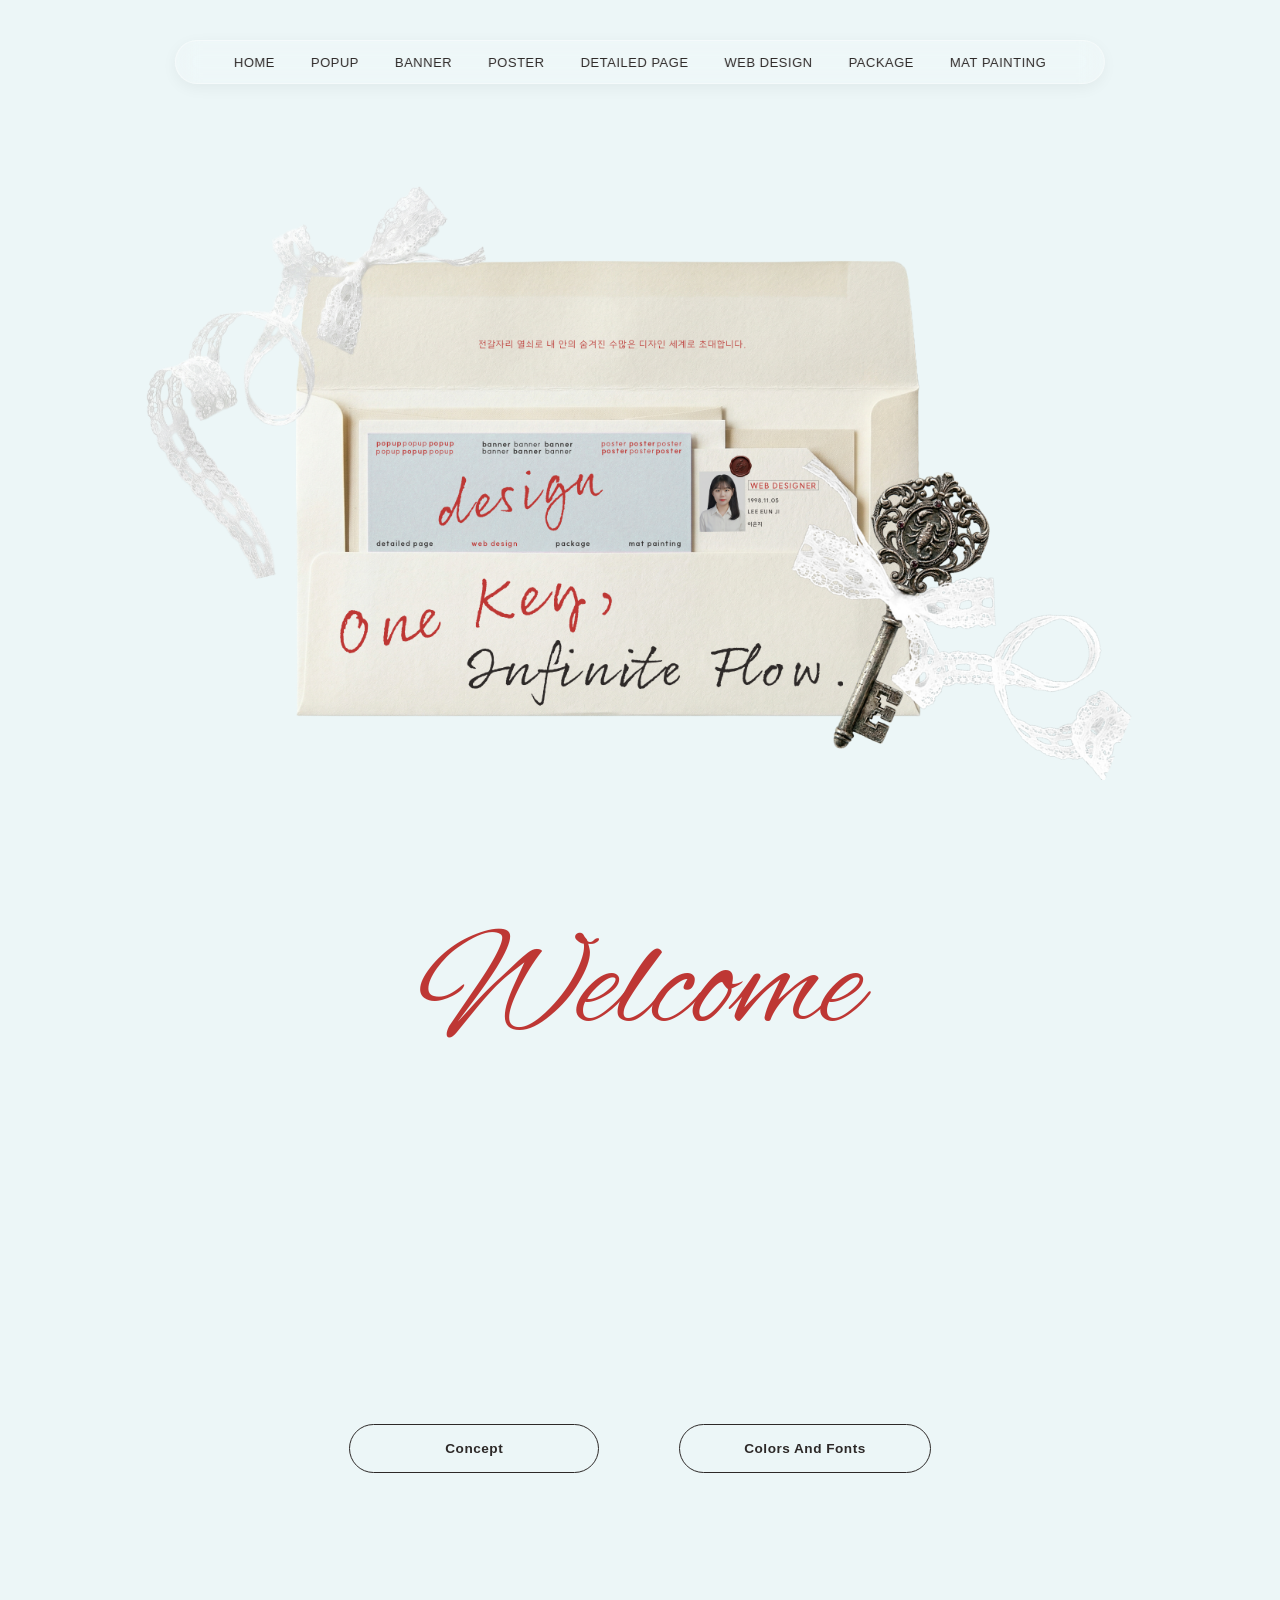
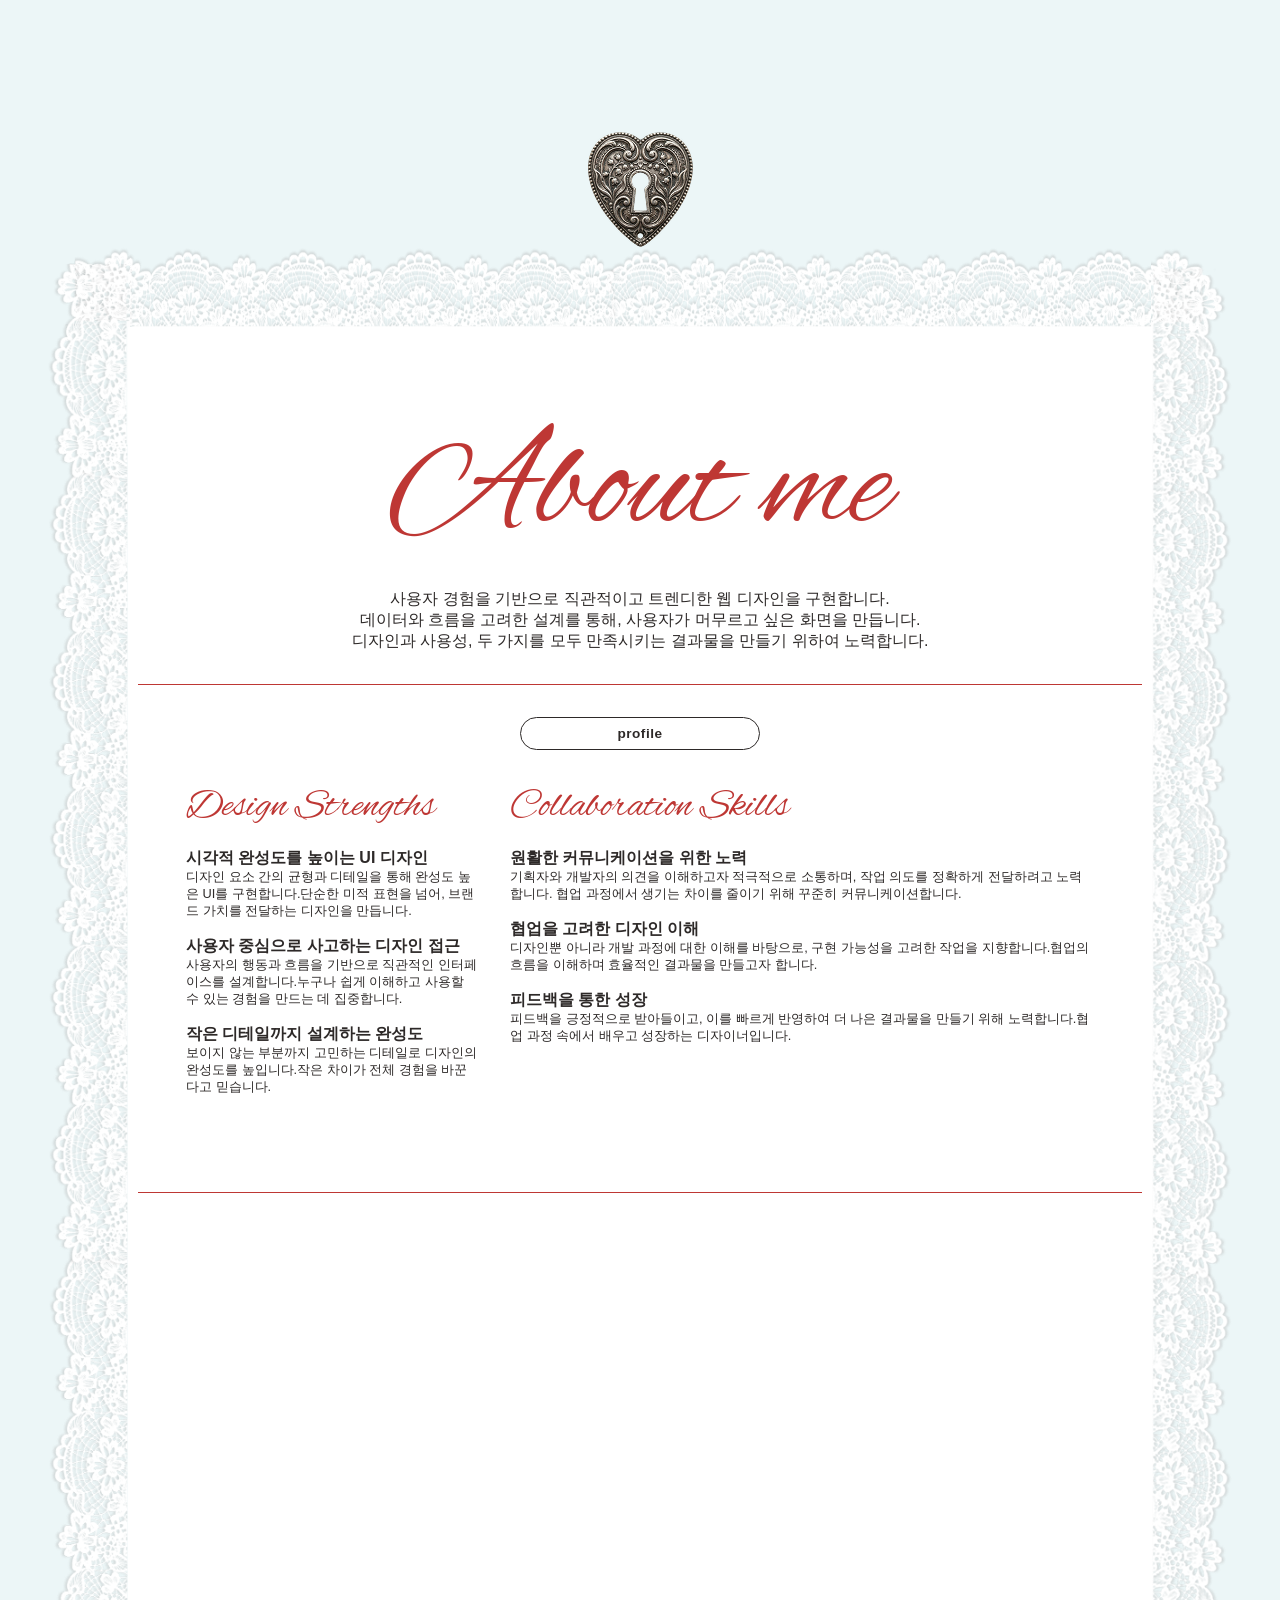
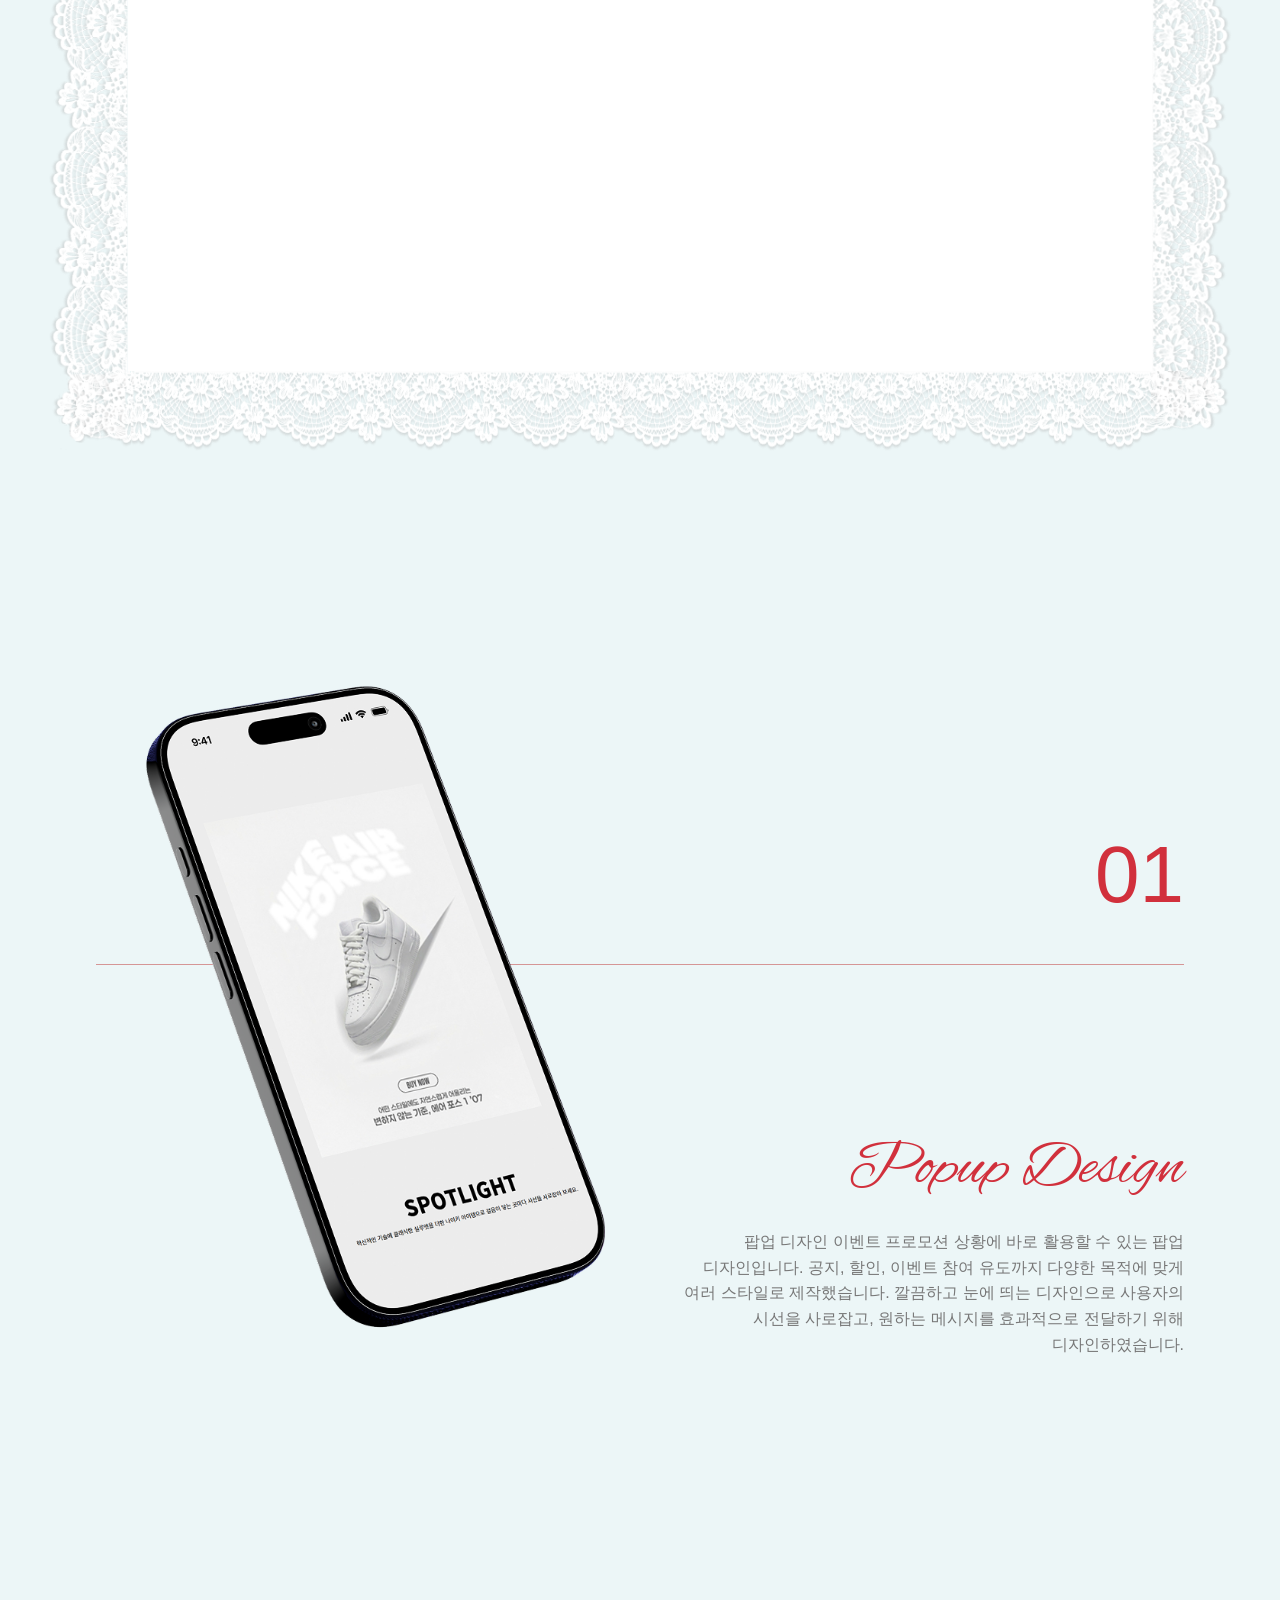
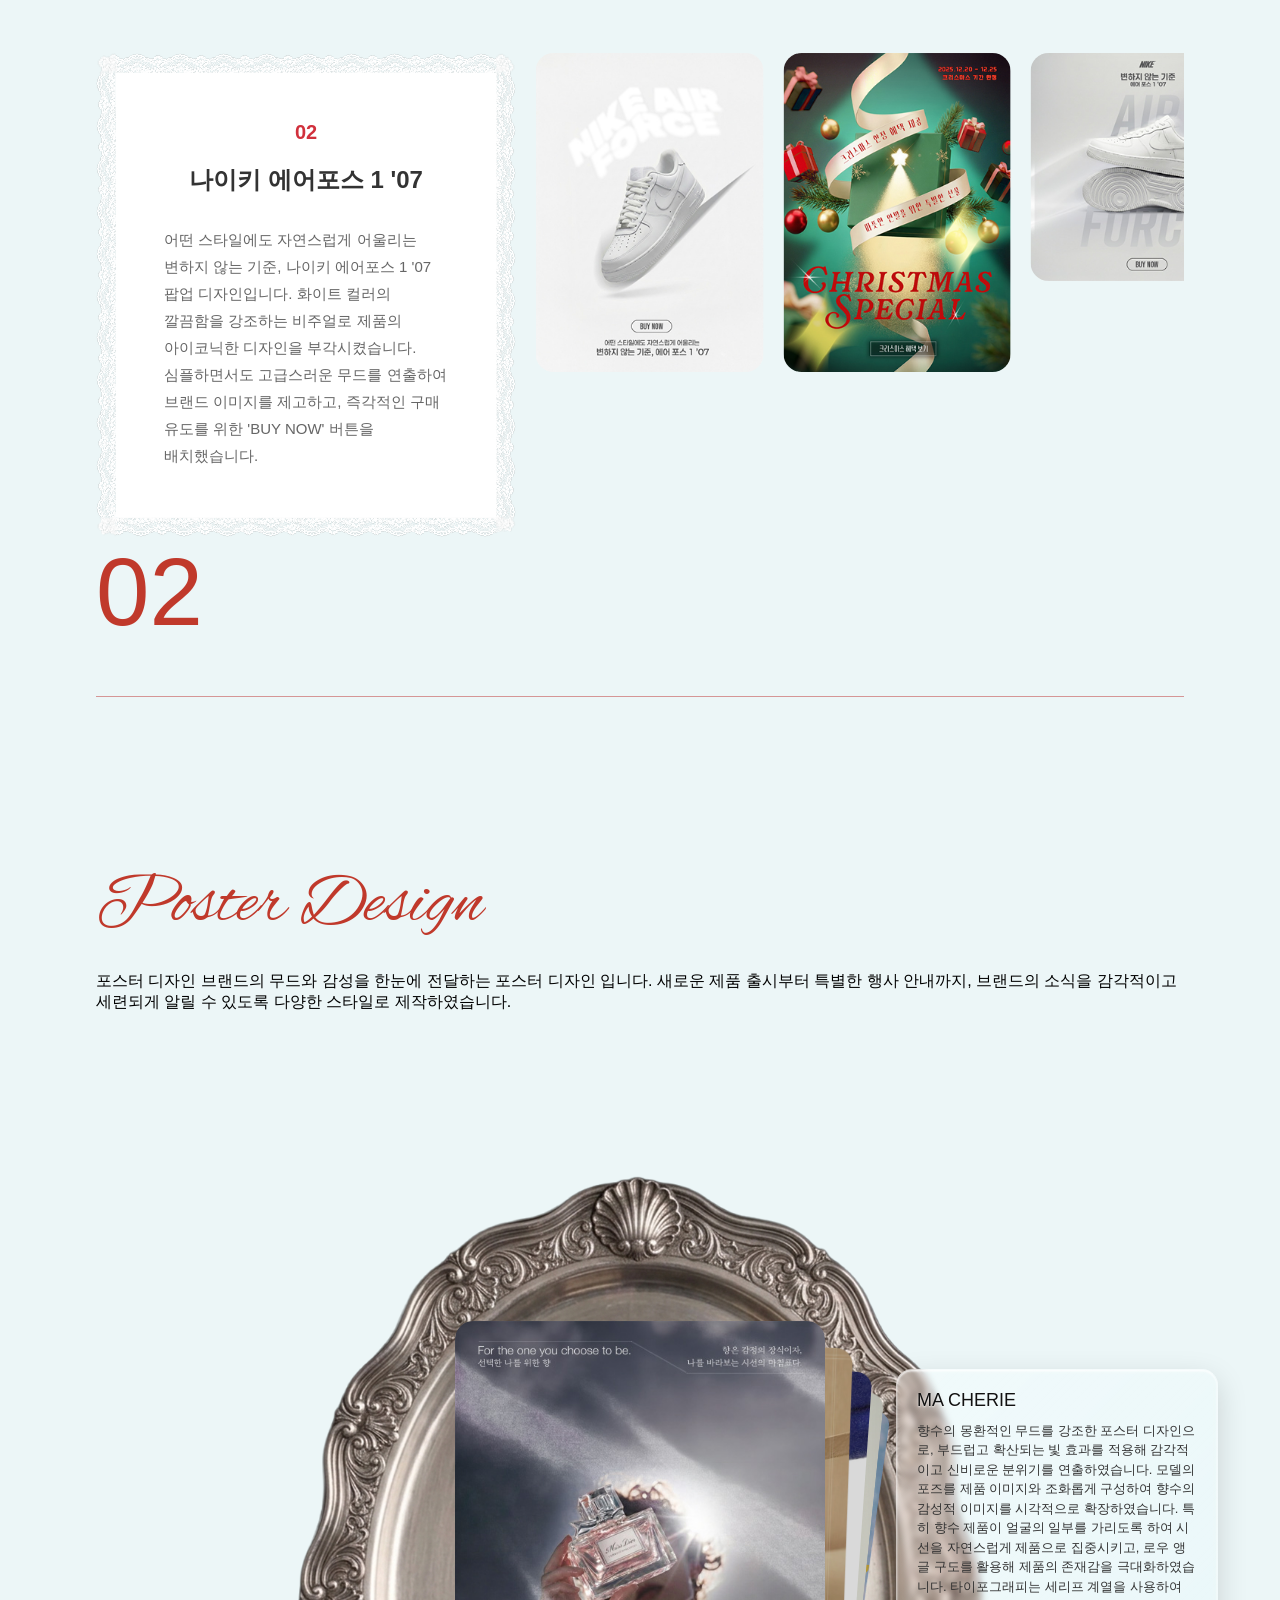
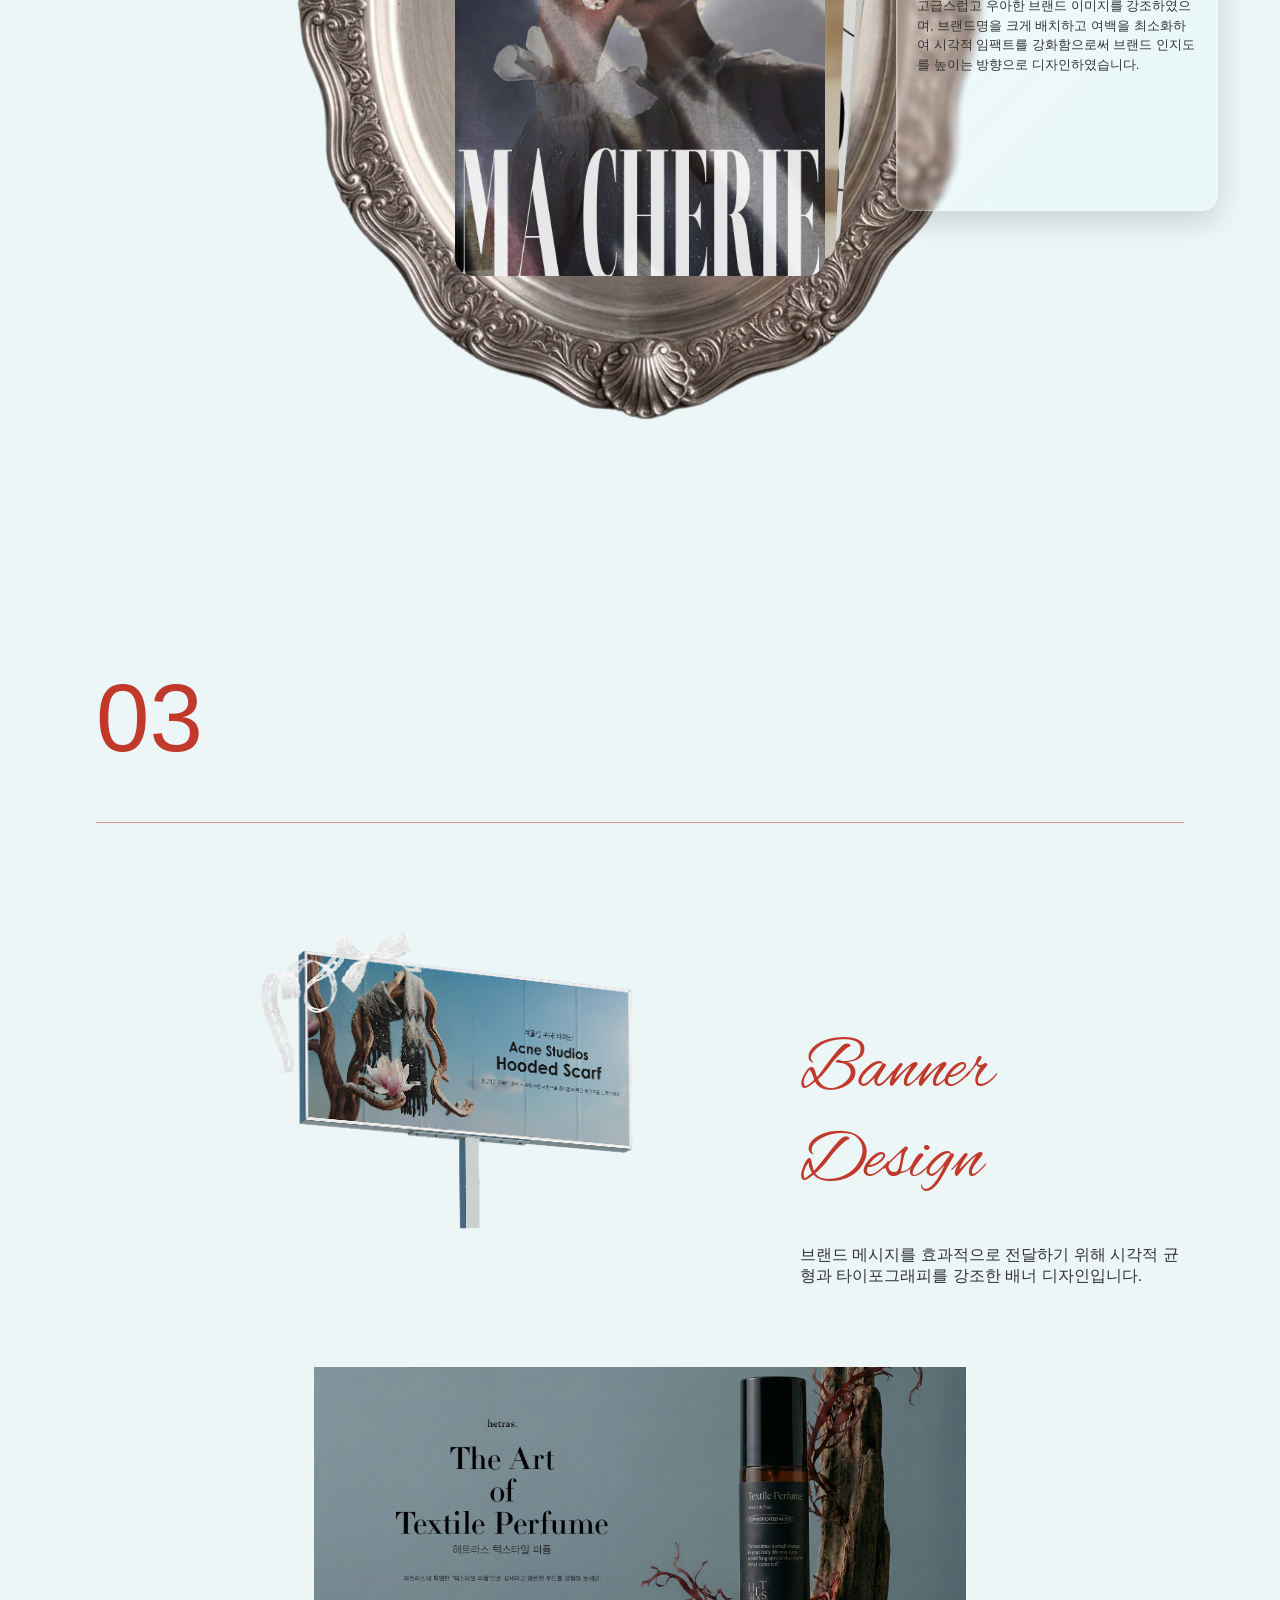
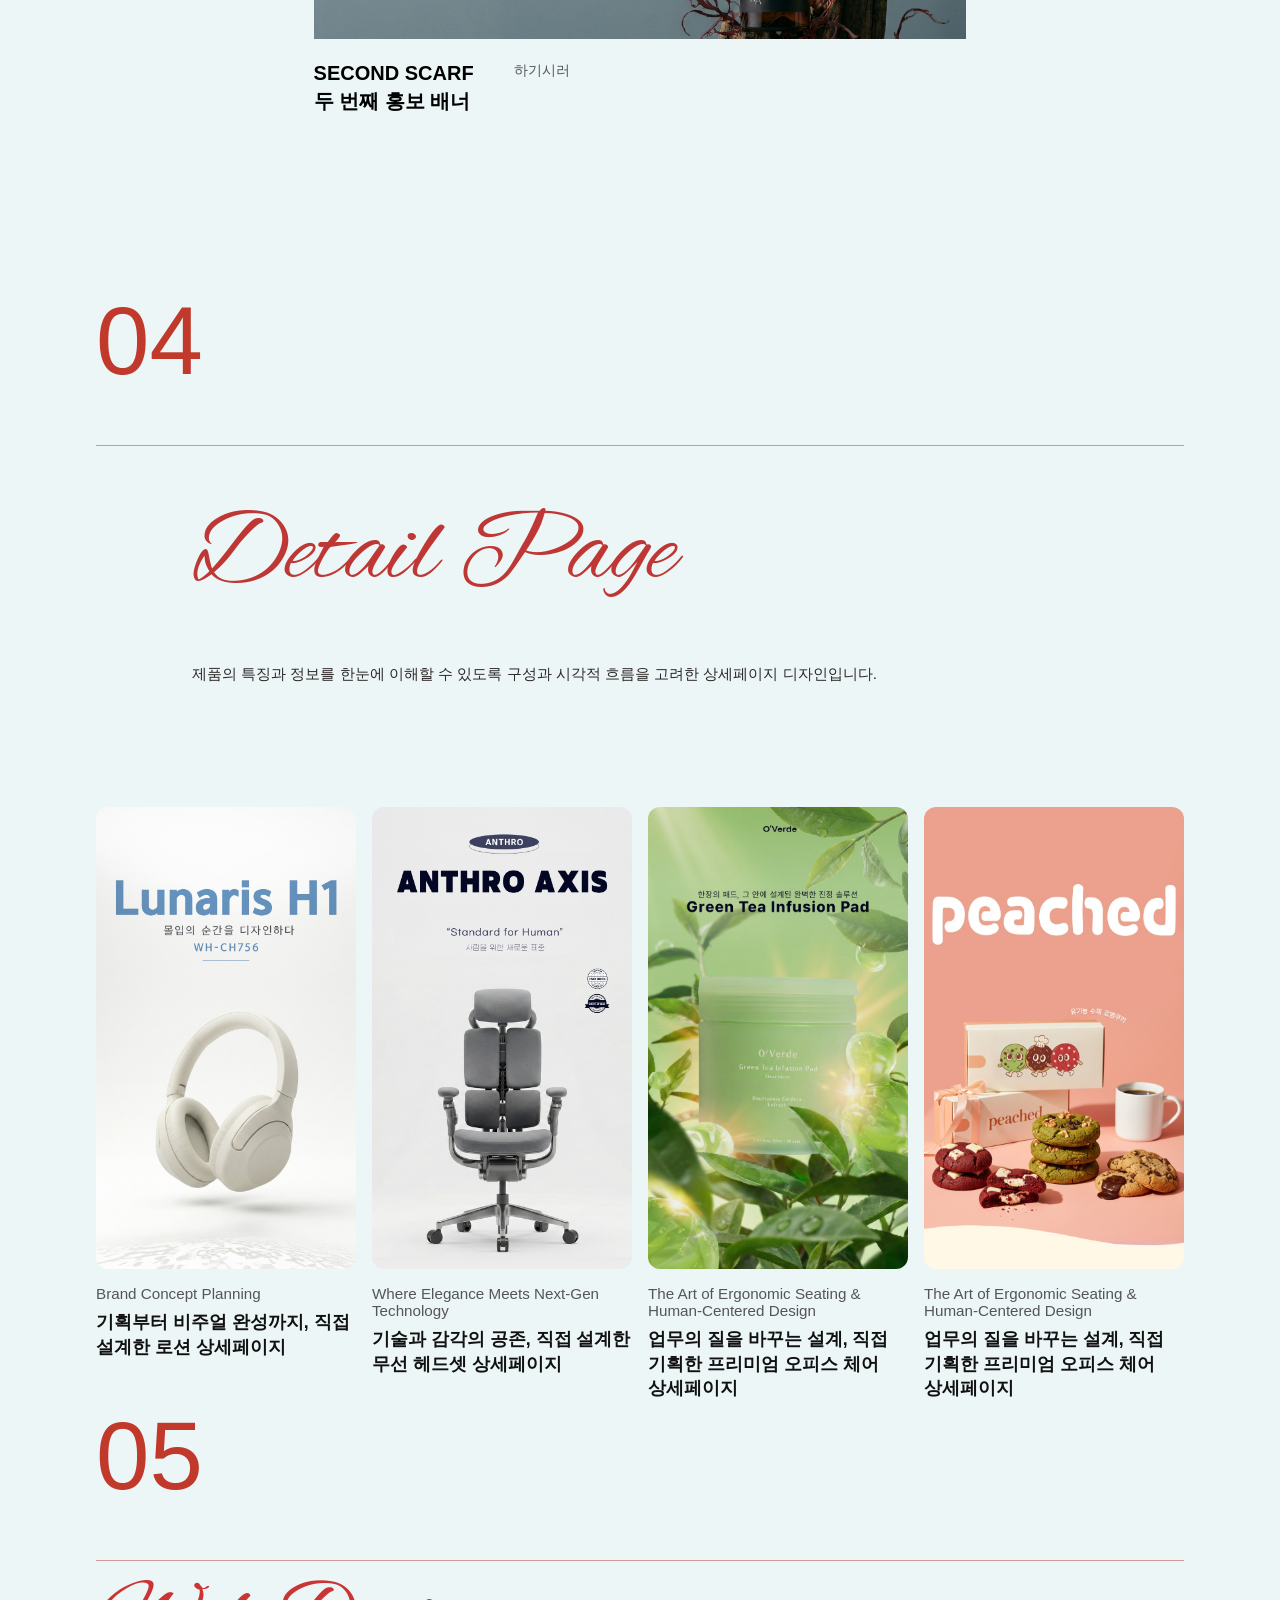
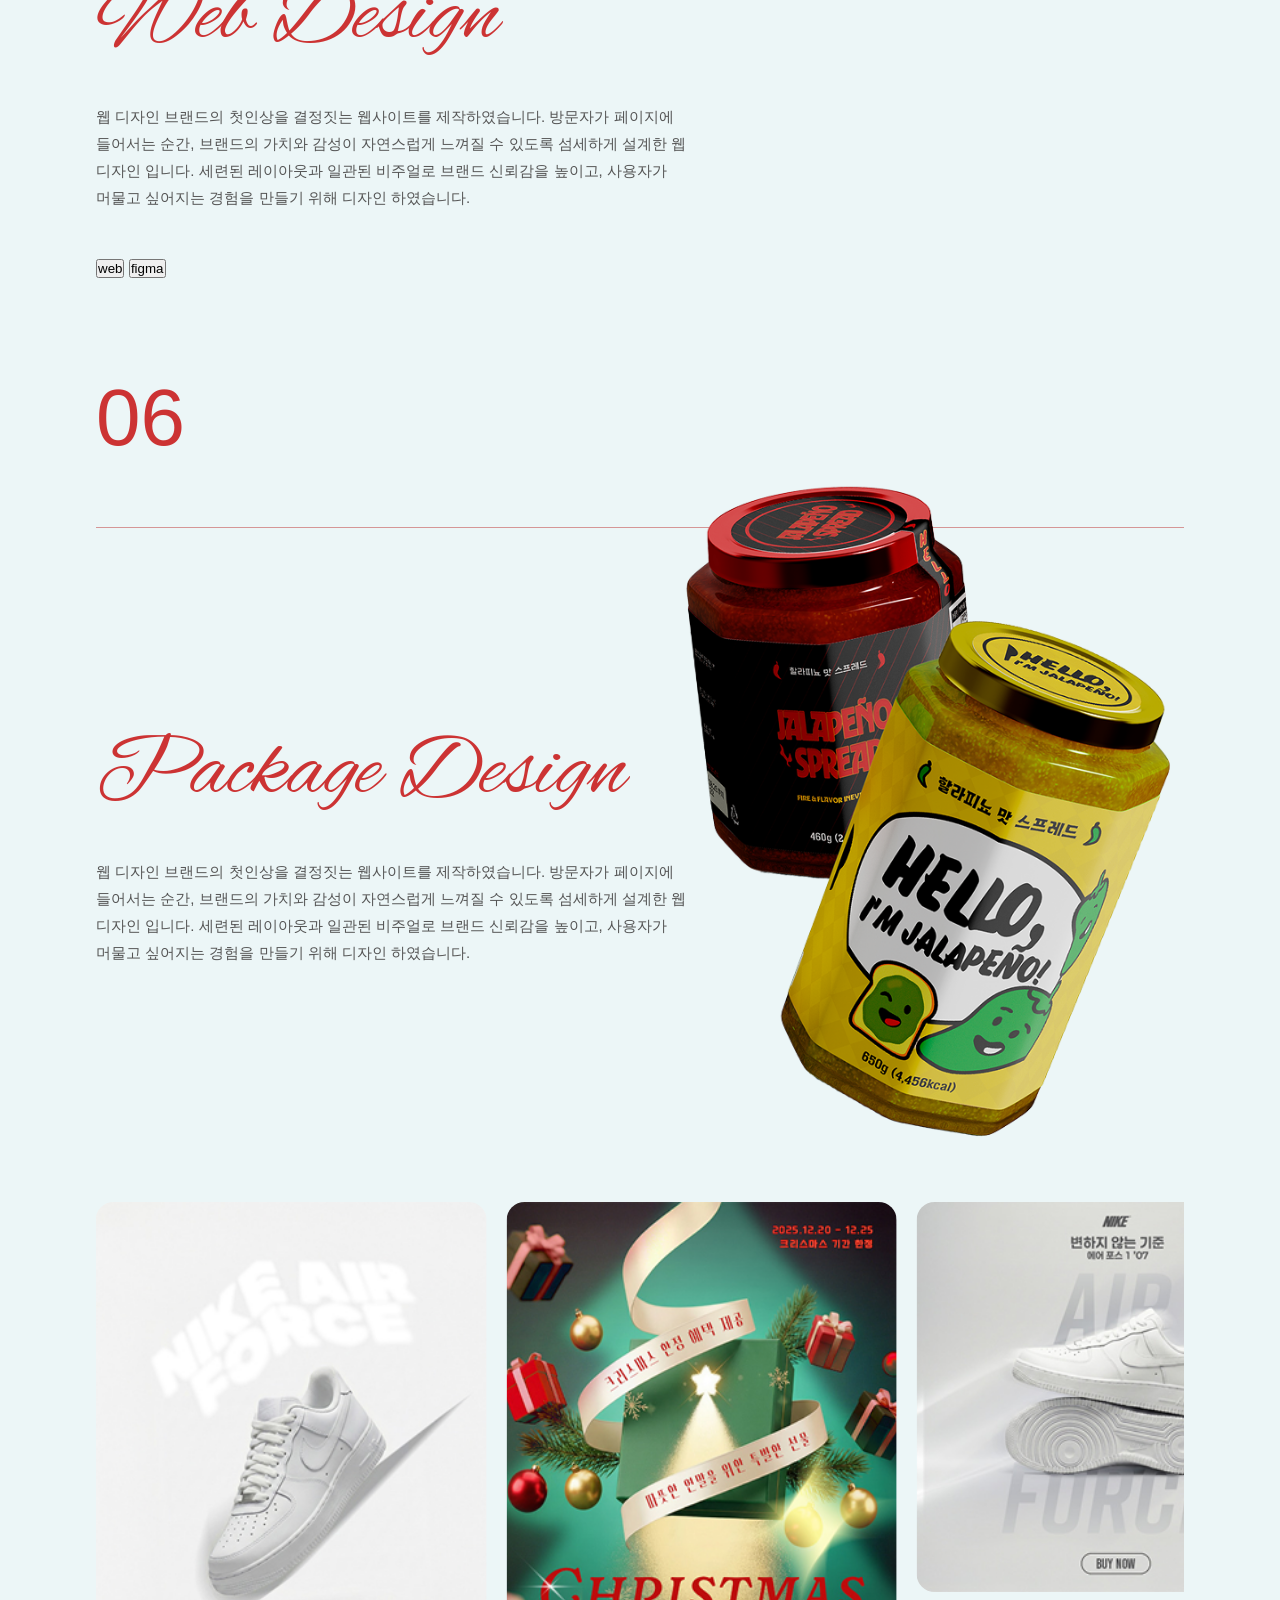
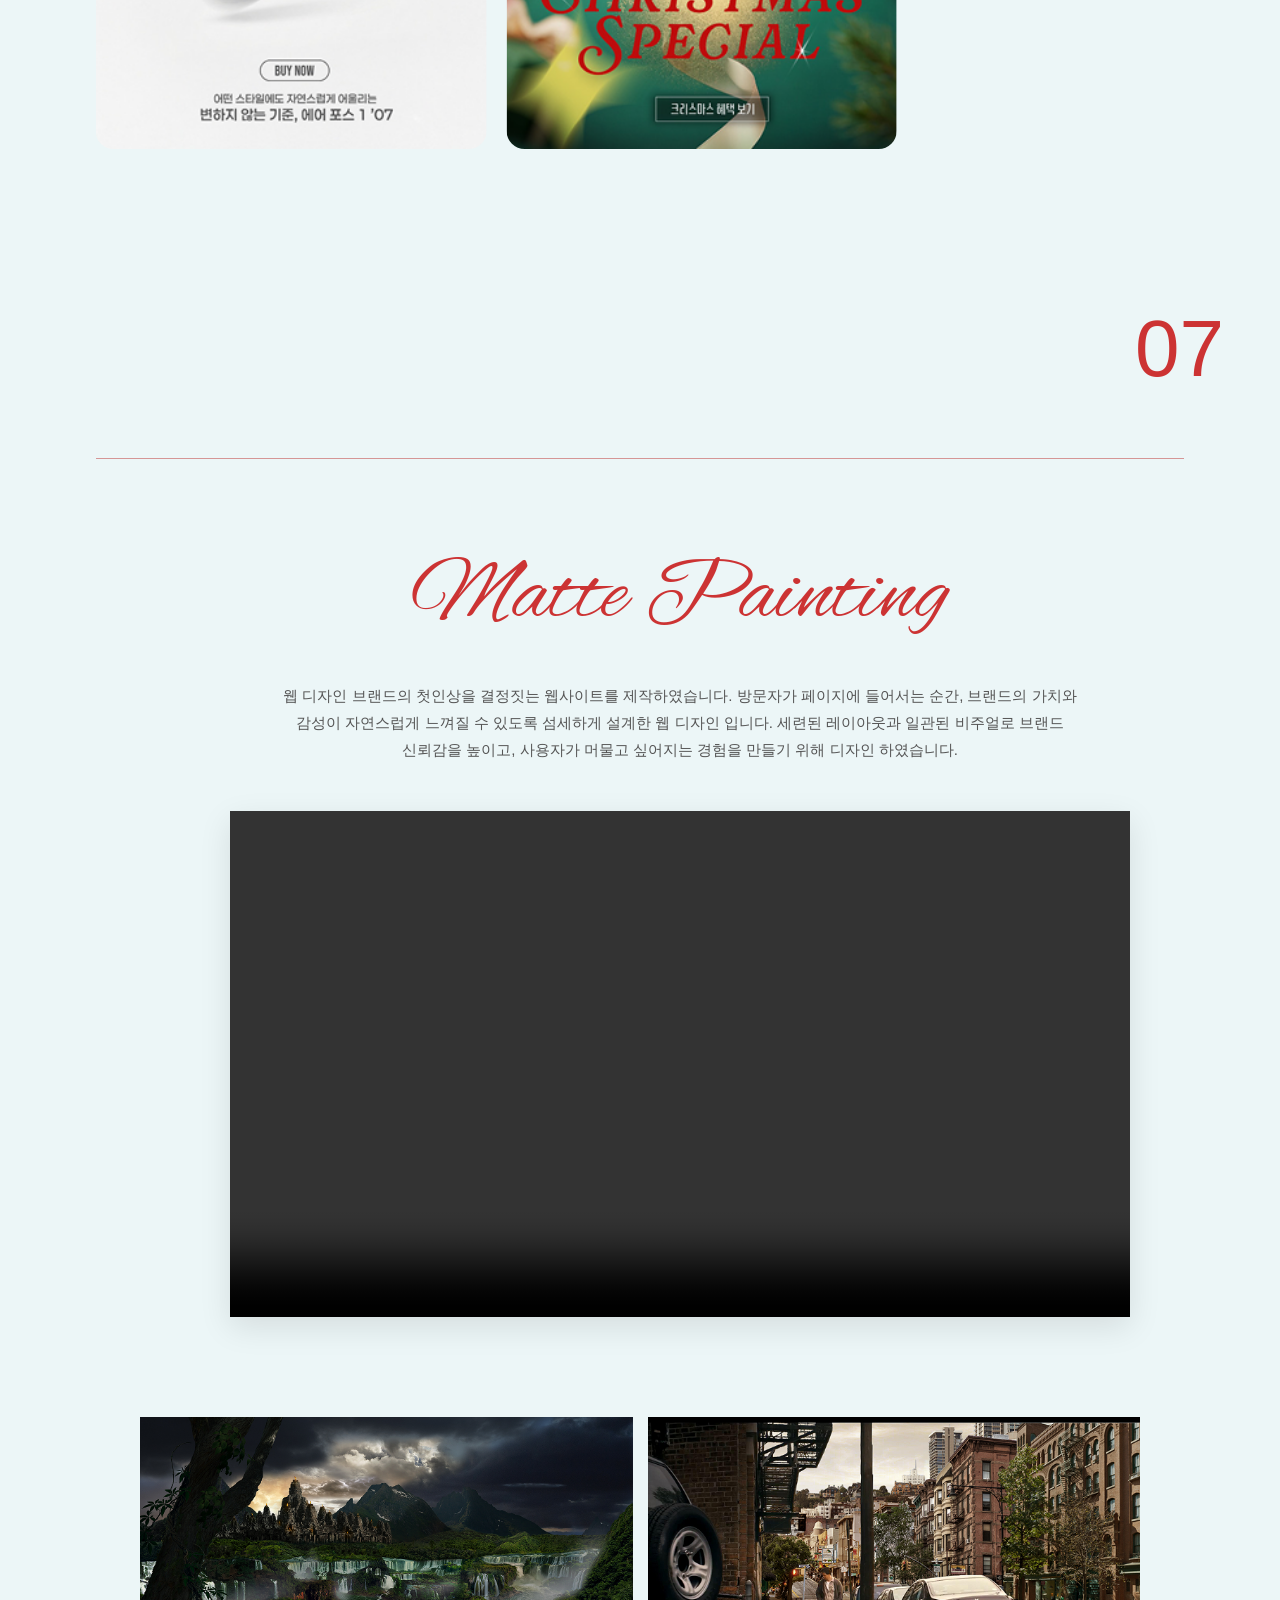
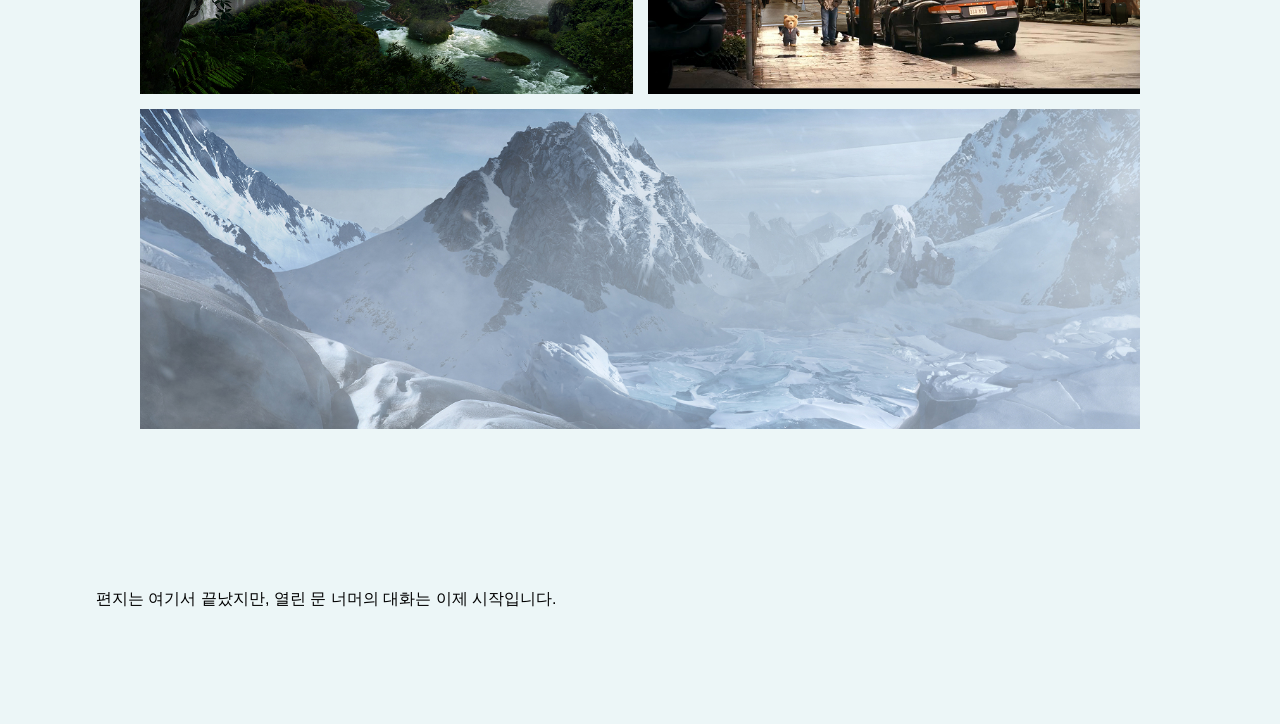
==== index.html @ c8d5c9ec "반응형 하기" ====
<!DOCTYPE html>
<html lang="ko">
<head>
    <meta charset="UTF-8">
    <meta name="viewport" content="width=device-width, initial-scale=1.0">
    <!-- seo - 검색 최적화 설정 -->
    <meta name="description" content="웹디자이너 포트폴리오 용도로 사용">
    <meta name="jeyword" content="웹디자이너 포트폴리오, 웹퍼블리셔 포트폴리오, 포트폴리오 디자인 용도">
    <meta name="author" content="웹디자이너 이은지">
    <!-- 검색 엔진이 페이지 색인 허용시킴(선택적으로 사용) -->
    <meta name="robots" content="index, follow">
    <link rel="icon" sizes="32x32" type="image/png" href="./img/favicon2.png">

    <!-- 오픈그래프 설정(카카오톡,페이스북과 같은 곳에 링크로 공유될 때 보여지는 카드 정보 내용) -->
    <meta property="og:title" content="취업용 포트폴리오 웹사이트">
    <meta property="og:description" content="취업용도의 웹디자이너 포트폴리오 웹사이트 입니다. ">
    <meta property="og:url" content="/"> <!-- 도메인 사서 컨텐츠 안에 넣기 -->
    <meta property="og:image" content="./img/opencard.png">
    <meta property="og:type" content="website">
    <meta charset="UTF-8">
    <meta name="viewport" content="width=device-width, initial-scale=1.0">

    <title>Document</title>
    <link rel="stylesheet" href="./css/reset.css">
    <link rel="stylesheet" href="./css/font.css">
    <link rel="stylesheet" href="./css/system.css">
    <link rel="stylesheet" href="./css/index.css">

    <link rel="preconnect" href="https://fonts.googleapis.com">
    <link rel="preconnect" href="https://fonts.gstatic.com" crossorigin>
    <link href="https://fonts.googleapis.com/css2?family=Alex+Brush&display=swap" rel="stylesheet">
    <link rel="preconnect" href="https://fonts.googleapis.com">
    <link rel="preconnect" href="https://fonts.gstatic.com" crossorigin>
    <link href="https://fonts.googleapis.com/css2?family=Angkor&display=swap" rel="stylesheet">
    <link rel="stylesheet" href="https://cdn.jsdelivr.net/npm/swiper@10/swiper-bundle.min.css" />

    <script src="https://cdnjs.cloudflare.com/ajax/libs/gsap/3.12.2/gsap.min.js"></script>
    <script src="https://cdnjs.cloudflare.com/ajax/libs/gsap/3.12.2/ScrollTrigger.min.js"></script>
    <script src="https://cdn.jsdelivr.net/npm/swiper@10/swiper-bundle.min.js"></script>
    <script src="./js/index.js"></script>

</head>
<div>

     <header id="main-header">
        <nav>
            <ul>
                <li><a href="#home">HOME</a></li>
                <li><a href="#popup">POPUP</a></li>
                <li><a href="#banner">BANNER</a></li>
                <li><a href="#poster">POSTER</a></li>
                <li><a href="#detailed-page">DETAILED PAGE</a></li>
                <li><a href="#web-design">WEB DESIGN</a></li>
                <li><a href="#package">PACKAGE</a></li>
                <li><a href="#mat-painting">MAT PAINTING</a></li>
            </ul>
        </nav>
    </header>

    
<!-- 히어로 섹션 ------------------------------------------------------------------------------------------------------------------------------------------>
    <section class="hero">
        <div class="common-fram">
            <video class="bg-video-layer" autoplay loop muted playsinline>
                <source src="./img/video.mp4" type="video/mp4">
            </video>
            <figure class="key">
                 <img src="./img/hero.png" alt="">
            </figure>
        </div> 

 <!-- 버튼 레이아웃 --------------------------------------------------------------------------------------------- -->
        <h1 class="welcome-title alex fade-in-up">Welcome</h1>
            <div class="envelope-area fade-in-up">
                <img src="./img/pop.png" alt="White Envelope" class="envelope-image">
            </div>
            <div class="button-container fade-in-up">
                <button class="btn" id="btnConcept">Concept</button>
                <button class="btn" id="btnColorsFonts">Colors And Fonts</button>
            </div>

            <div class="modal-overlay" id="modalConcept">
                <div class="modal-box">
                    <div class="modal-header">
                        <h2 class="modal-title alex">Concept</h2>
                        <button class="close-btn" id="closeConcept">&times;</button>
                    </div>
                    <div class="modal-body">
                        <div class="concept-item">
                            <h3>[Scorpio]</h3>
                            <p>전갈은 어떤 환경에서도 살아 남고, 목표를 놓치지 않는다는 점을 가지고 있습니다.<br>이 집요함을 저의 성격과 디자인 태도로 보여주는 하나의 요소로 잡았습니다.</p>
                        </div>
                        <div class="concept-item">
                            <h3>[Key]</h3>
                            <p>문제(자물쇠) 앞에서 정확하게 맞물리는 해결사가 되겠다는 포부를 가지고 있습니다.<br>전갈과 열쇠를 결합하여 뜨거운 열정으로 해결책을 만들기 위해 노력하는 사람이라는 의미를 담았습니다.</p>
                        </div>
                        <div class="concept-item">
                            <h3>[Lace]</h3>
                            <p>촘촘한 레이스의 성질이 전갈자리의 집요함과 레이스의 디테일함을 합쳐 감각과 구조를 동시에 다룰 수 있다는 메시지를 담았습니다.</p>
                        </div>
                        
                        <div class="visual-equation">
                            <div class="icon-circle"><img src="./img/scorpio.png" alt="Scorpio"></div>
                            <span class="math-symbol">+</span>
                            <div class="icon-circle"><img src="./img/key-icon.png" alt="Key"></div>
                            <span class="math-symbol">+</span>
                            <div class="icon-circle"><img src="./img/pp-icon.png" alt="Lace"></div>
                            <span class="math-symbol">→</span>
                            <div class="icon-circle"><img src="./img/hu-icon.png" alt="Person"></div>
                        </div>
                    </div>
                </div>
            </div>

            <div class="modal-overlay" id="modalColorsFonts">
                <div class="modal-box">
                    <div class="modal-header">
                        <h2 class="modal-title alex">Font</h2>
                        <button class="close-btn" id="closeColorsFonts">&times;</button>
                    </div>
                    
                    <div class="modal-body">
                        <div class="font-row">
                            <div class="font-label">Point</div>
                            <div class="font-preview preview-alex">Scorpio</div>
                            <div class="font-line"></div>
                            <div class="font-name">[Alex Brush]</div>
                            <div class="font-desc">"디자인 요소 간의 균형과 디테일을 통해 완성도 높은 UI를 구현합니다. 단순한 미적 표현을 넘어, 브랜드 가치를 전달하는 디자인을 만듭니다."</div>
                        </div>
                        <div class="font-row">
                            <div class="font-label">Main</div>
                            <div class="font-preview preview-angkor">Scorpio</div>
                            <div class="font-line"></div>
                            <div class="font-name">[Angkor]</div>
                            <div class="font-desc">"디자인 요소 간의 균형과 디테일을 통해 완성도 높은 UI를 구현합니다. 단순한 미적 표현을 넘어, 브랜드 가치를 전달하는 디자인을 만듭니다."</div>
                        </div>
                        <div class="font-row">
                            <div class="font-label"></div> <div class="font-preview preview-suit">Scorpio</div>
                            <div class="font-line"></div>
                            <div class="font-name">[SUIT]</div>
                            <div class="font-desc">"디자인 요소 간의 균형과 디테일을 통해 완성도 높은 UI를 구현합니다. 단순한 미적 표현을 넘어, 브랜드 가치를 전달하는 디자인을 만듭니다."</div>
                        </div>

                        <div class="modal-header">
                            <h2 class="modal-title alex">Color</h2>
                        </div>
                        
                        <div class="color-section">
                            <div class="color-item">
                                <div class="color-circle circle-point">Point</div>
                                <p class="color-desc">"디자인 요소 간의 균형과 디테일을 통해 완성도 높은 UI를 구현합니다. 단순한 미적 표현을 넘어, 브랜드 가치를 전달하는 디자인을 만듭니다."</p>
                            </div>
                            <div class="color-item">
                                <div class="color-circle circle-typo">Typography</div>
                                <p class="color-desc">"디자인 요소 간의 균형과 디테일을 통해 완성도 높은 UI를 구현합니다. 단순한 미적 표현을 넘어, 브랜드 가치를 전달하는 디자인을 만듭니다."</p>
                            </div>
                            <div class="color-item">
                                <div class="color-circle circle-bg">Background</div>
                                <p class="color-desc">"디자인 요소 간의 균형과 디테일을 통해 완성도 높은 UI를 구현합니다. 단순한 미적 표현을 넘어, 브랜드 가치를 전달하는 디자인을 만듭니다."</p>
                            </div>
                        </div>
                    </div>
                </div>
            </div>
        </div>
</section>



            <figure class="look-wrap">
                <div class="look fade-in-up"><img src="./img/look1.png" alt="자물쇠"></div>
            </figure>

<!-- 어바웃 미 ----------------------------------------------------------------------------------------------------------------------------------------------------------------------------------------------->
            <section class="about-me lace-style fade-in-up ">
                <div class="about-text fade-in-up content-box2">
                    <h2 class="alex fade-in-up">About  me</h2>
                    <h5 class="fade-in-up">사용자 경험을 기반으로 직관적이고 트렌디한 웹 디자인을 구현합니다.<br>데이터와 흐름을 고려한 설계를 통해, 사용자가 머무르고 싶은 화면을 만듭니다.<br>디자인과 사용성, 두 가지를 모두 만족시키는 결과물을 만들기 위하여 노력합니다.</h5>
    
                    <button class="fade-in-up">profile</button>
    
                    <div class="grid-text fade-in-up">
                        <div class="text1">
                            <h4 class="alex">Design Strengths</h4>
                            <ul>
                                <li>시각적 완성도를 높이는 UI 디자인
                                    <p>디자인 요소 간의 균형과 디테일을 통해 완성도 높은 UI를 구현합니다.단순한 미적 표현을 넘어, 브랜드 가치를 전달하는 디자인을 만듭니다.</p>
                                </li>
                                <li>사용자 중심으로 사고하는 디자인 접근
                                    <p>사용자의 행동과 흐름을 기반으로 직관적인 인터페이스를 설계합니다.누구나 쉽게 이해하고 사용할 수 있는 경험을 만드는 데 집중합니다.</p>
                                </li>
                                <li>작은 디테일까지 설계하는 완성도
                                    <p>보이지 않는 부분까지 고민하는 디테일로 디자인의 완성도를 높입니다.작은 차이가 전체 경험을 바꾼다고 믿습니다.
                                    </p>
                                </li>
                            </ul>
                        </div>
                        <div class="text2">
                            <h4 class="alex">Collaboration Skills</h4>
                            <ul>
                                <li>원활한 커뮤니케이션을 위한 노력
                                    <p>기획자와 개발자의 의견을 이해하고자 적극적으로 소통하며, 작업 의도를 정확하게 전달하려고 노력합니다. 협업 과정에서 생기는 차이를 줄이기 위해 꾸준히 커뮤니케이션합니다.</p>
                                </li>
                                <li>협업을 고려한 디자인 이해
                                    <p>디자인뿐 아니라 개발 과정에 대한 이해를 바탕으로, 구현 가능성을 고려한 작업을 지향합니다.협업의 흐름을 이해하며 효율적인 결과물을 만들고자 합니다.</p>
                                </li>
                                <li>피드백을 통한 성장
                                    <p>피드백을 긍정적으로 받아들이고, 이를 빠르게 반영하여 더 나은 결과물을 만들기 위해 노력합니다.협업 과정 속에서 배우고 성장하는 디자이너입니다.</p>
                                </li>
                            </ul>
                        </div>
                    </div>
                </div>
                <div class="skills-section content-box2">
                    <h2 class="skills-title alex fade-in-up">Skill</h2>
                    
                    <div class="skills-grid fade-in-up">
                        
                        <div class="skill-card">
                            <div class="skill-icon"><img src="./img/photo-logo.png" alt="포토샵"></div>
                            <div class="skill-content">
                                <div class="skill-level-labels">
                                    <span>Low</span>
                                    <span>High</span>
                                </div>
                                <div class="progress-track">
                                    <div class="progress-fill" style="width: 85%;"></div>
                                </div>
                                <div class="skill-details">
                                    <p>고급 합성과 리터칭을 자연스럽게 구현가능</p>
                                    <p>브랜드 아이덴티티를 반영한 비주얼 제작가능</p>
                                </div>
                            </div>
                        </div>
    
                        <div class="skill-card">
                            <div class="skill-icon"><img src="./img/room-logo.png" alt="라이트룸"></div>
                            <div class="skill-content">
                                <div class="skill-level-labels">
                                    <span>Low</span>
                                    <span>High</span>
                                </div>
                                <div class="progress-track">
                                    <div class="progress-fill" style="width: 70%;"></div>
                                </div>
                                <div class="skill-details">
                                    <p>노출, 대비, 색온도 등 기본 보정 가능</p>
                                    <p>SNS 업로드용 보정 이미지 제작 가능</p>
                                </div>
                            </div>
                        </div>
    
                        <div class="skill-card">
                            <div class="skill-icon"><img src="./img/css-logo.png" alt="css"></div> 
                            <div class="skill-content">
                                <div class="skill-level-labels">
                                    <span>Low</span>
                                    <span>High</span>
                                </div>
                                <div class="progress-track">
                                    <div class="progress-fill" style="width: 75%;"></div>
                                </div>
                                <div class="skill-details">
                                    <p>반응형 디자인 (미디어 쿼리) 구현가능</p>
                                    <p>애니메이션 및 트랜지션 활용 가능</p>
                                </div>
                            </div>
                        </div>
    
                        <div class="skill-card">
                            <div class="skill-icon"><img src="./img/ill-logo.png" alt="일러스트레이션"></div>
                            <div class="skill-content">
                                <div class="skill-level-labels">
                                    <span>Low</span>
                                    <span>High</span>
                                </div>
                                <div class="progress-track">
                                    <div class="progress-fill" style="width: 80%;"></div>
                                </div>
                                <div class="skill-details">
                                    <p>정밀한 패스 컨트롤과 고급 벡터 드로잉가능</p>
                                    <p>인쇄/디지털 매체에 최적화된 결과물 제작가능</p>
                                </div>
                            </div>
                        </div>
    
                        <div class="skill-card">
                            <div class="skill-icon"><img src="./img/figma-logo.png" alt="피그마"></div>
                            <div class="skill-content">
                                <div class="skill-level-labels">
                                    <span>Low</span>
                                    <span>High</span>
                                </div>
                                <div class="progress-track">
                                    <div class="progress-fill" style="width: 65%;"></div>
                                </div>
                                <div class="skill-details">
                                    <p>오토 레이아웃(Auto Layout) 활용한 구조 설계</p>
                                    <p>실무 협업이 가능한 프로토타입 가능</p>
                                </div>
                            </div>
                        </div>
    
                        <div class="skill-card">
                            <div class="skill-icon"><img src="./img/java-logo.png" alt="자바스크립트"></div>
                            <div class="skill-content">
                                <div class="skill-level-labels">
                                    <span>Low</span>
                                    <span>High</span>
                                </div>
                                <div class="progress-track">
                                    <div class="progress-fill" style="width: 40%;"></div>
                                </div>
                                <div class="skill-details">
                                    <p>변수, 조건문, 반복문 등 기본 문법 이해</p>
                                    <p>기초적인 동적 웹페이지 동작 가능</p>
                                </div>
                            </div>
                        </div>
                        
                        <div class="skill-card">
                            <div class="skill-icon"><img src="./img/prem-logo.png" alt="프리미어프로"></div>
                            <div class="skill-content">
                                <div class="skill-level-labels">
                                    <span>Low</span>
                                    <span>High</span>
                                </div>
                                <div class="progress-track">
                                    <div class="progress-fill" style="width: 50%;"></div>
                                </div>
                                <div class="skill-details">
                                    <p>타임라인 편집 가능</p>
                                    <p>간단한 브이로그 편집가능</p>
                                </div>
                            </div>
                        </div>
    
                        <div class="skill-card" id="pull">
                            <div class="skill-icon"><img src="./img/ai-logo.png" alt="Ai"></div>
                            <div class="skill-content">
                                <div class="skill-level-labels">
                                    <span>Low</span>
                                    <span>High</span>
                                </div>
                                <div class="progress-track">
                                    <div class="progress-fill" style="width: 50%;"></div>
                                </div>
                                <div class="skill-details">
                                    <p>실무 작업(디자인, 콘텐츠 제작 등)에 적용 가능</p>
                                    <p>재미나이,미드저니,클로드,파이어플라이등</p>
                                </div>
                            </div>
                        </div>

                        <div class="skill-card">
                            <div class="skill-icon"><img src="./img/aft-logo.png" alt="애프터이펙트"></div>
                            <div class="skill-content">
                                <div class="skill-level-labels">
                                    <span>Low</span>
                                    <span>High</span>
                                </div>
                                <div class="progress-track">
                                    <div class="progress-fill" style="width: 50%;"></div>
                                </div>
                                <div class="skill-details">
                                    <p>간단한 텍스트 애니메이션 제작가능</p>
                                    <p>키프레임을 활용한 기본 애니메이션가능</p>
                                </div>
                            </div>
                        </div>
                        <div class="skill-card">
                            <div class="skill-icon"><img src="./img/html-logo.png" alt="HTML"></div>
                            <div class="skill-content">
                                <div class="skill-level-labels">
                                    <span>Low</span>
                                    <span>High</span>
                                </div>
                                <div class="progress-track">
                                    <div class="progress-fill" style="width: 50%;"></div>
                                </div>
                                <div class="skill-details">
                                    <p>시맨틱 태그(header, section 등) 활용</p>
                                    <p>CSS/JS와의 구조적 연동 고려한 마크업 작성 </p>
                                </div>
                            </div>
                        </div>
    
                    </div>
                </div>
            </section>

        </section>
    

<!-- 팝업 진열 --------------------------------------------------------------------------------------------------------------------------------------------------------------------------------------->
   <section class="kp-popup-showcase">
        
        <div class="kp-popup-showcase__header">
            <div class="kp-popup-showcase__header-number">01</div>
                <div class="elastic-container fade-in-up">
                        <svg style="height: 50px; width: 100%;" stroke="red">
                            <path class="elastic-path" fill="transparent" stroke="black"></path>
                        </svg>
                </div>
            <div class="kp-popup-showcase__header-title alex">Popup Design</div>
            <p class="kp-popup-showcase__header-description">
                팝업 디자인 이벤트 프로모션 상황에 바로 활용할 수 있는 팝업 디자인입니다. 공지, 할인, 이벤트 참여 유도까지 다양한 목적에 맞게 여러 스타일로 제작했습니다. 깔끔하고 눈에 띄는 디자인으로 사용자의 시선을 사로잡고, 원하는 메시지를 효과적으로 전달하기 위해 디자인하였습니다.
            </p>
        </div>

        <div class="kp-popup-showcase__phone-mockup">
            <img src="./img/iPhone-16-Pro 2.png" alt="Nike Air Force Spotlight on Phone">
        </div>

       
    </section>
    

    <!-- 팝업 -->
    <section class="common-fram">
         <div class="kp-popup-showcase__content">
            
            <div class="kp-popup-showcase__info-panel" id="kp-info-panel">
                <div class="border-img">
                    <div class="kp-popup-showcase__info-number">01</div>
                    <h3 class="kp-popup-showcase__info-title">블랙프라이데이</h3>
                    <p class="kp-popup-showcase__info-description">
                        블랙프라이데이 프로모션을 위한 팝업 디자인으로, 어두운 배경과 핑크 네온 컬러를 활용해 강렬한 대비와 시각적 집중도를 극대화했습니다. 중앙에는 택배 상자 모티프를 배치하여 '배송'과 '구매 완료'의 이미지를 직관적으로 전달하고, 주변에 반짝이는 아이콘 요소를 더해 기대감과 혜택의 분위기를 강조했습니다. 전체적으로 소비자의 즉각적인 구매 행동을 유도할 수 있도록 설계된 프로모션 중심의 비주얼 전략을 반영했습니다.
                    </p>
                </div>
            </div>

            <div class="swiper popup-swiper">
                <div class="swiper-wrapper">
                    <div class="swiper-slide" 
                         data-number="01"
                         data-title="블랙프라이데이"
                         data-description="블랙프라이데이 프로모션을 위한 팝업 디자인으로, 어두운 배경과 핑크 네온 컬러를 활용해 강렬한 대비와 시각적 집중도를 극대화했습니다. 중앙에는 택배 상자 모티프를 배치하여 '배송'과 '구매 완료'의 이미지를 직관적으로 전달하고, 주변에 반짝이는 아이콘 요소를 더해 기대감과 혜택의 분위기를 강조했습니다. 전체적으로 소비자의 즉각적인 구매 행동을 유도할 수 있도록 설계된 프로모션 중심의 비주얼 전략을 반영했습니다.">
                        <img src="img/poster1.png" alt="Black Friday Poster">
                    </div>
                    <div class="swiper-slide" 
                         data-number="02"
                         data-title="나이키 에어포스 1 '07"
                         data-description="어떤 스타일에도 자연스럽게 어울리는 변하지 않는 기준, 나이키 에어포스 1 '07 팝업 디자인입니다. 화이트 컬러의 깔끔함을 강조하는 비주얼로 제품의 아이코닉한 디자인을 부각시켰습니다. 심플하면서도 고급스러운 무드를 연출하여 브랜드 이미지를 제고하고, 즉각적인 구매 유도를 위한 'BUY NOW' 버튼을 배치했습니다.">
                        <img src="img/poster2.png" alt="Nike Air Force Poster">
                    </div>
                    <div class="swiper-slide" 
                         data-number="03"
                         data-title="크리스마스 선물 제안"
                         data-description="따뜻하고 설레는 크리스마스 시즌을 맞아 소중한 사람을 위한 선물을 제안하는 팝업 디자인입니다. 아기자기한 선물 상자와 오너먼트 일러스트를 활용해 연말 특유의 분위기를 담아냈습니다. 특별한 혜택 정보를 눈에 띄게 배치하여 시즌 쇼핑의 즐거움을 더하고, 고객의 참여를 유도합니다.">
                        <img src="img/poster3.png" alt="Christmas Gift Poster">
                    </div>
                    <div class="swiper-slide" 
                         data-number="01"
                         data-title="블랙프라이데이"
                         data-description="...1">
                        <img src="./img/popup4.png" alt="Black Friday Poster Copy">
                    </div>
                    <div class="swiper-slide" 
                         data-number="01"
                         data-title="블랙프라이데이"
                         data-description="...2">
                        <img src="./img/popup5.png" alt="Black Friday Poster Copy">
                    </div>
                    <div class="swiper-slide" 
                         data-number="01"
                         data-title="블랙프라이데이"
                         data-description="...3">
                        <img src="./img/popup6.png" alt="Black Friday Poster Copy">
                    </div>

                    <div class="swiper-slide" 
                         data-number="01"
                         data-title="블랙프라이데이"
                         data-description="블랙프라이데이 프로모션을 위한 팝업 디자인으로, 어두운 배경과 핑크 네온 컬러를 활용해 강렬한 대비와 시각적 집중도를 극대화했습니다. 중앙에는 택배 상자 모티프를 배치하여 '배송'과 '구매 완료'의 이미지를 직관적으로 전달하고, 주변에 반짝이는 아이콘 요소를 더해 기대감과 혜택의 분위기를 강조했습니다. 전체적으로 소비자의 즉각적인 구매 행동을 유도할 수 있도록 설계된 프로모션 중심의 비주얼 전략을 반영했습니다.">
                        <img src="img/poster1.png" alt="Black Friday Poster">
                    </div>
                    <div class="swiper-slide" 
                         data-number="02"
                         data-title="나이키 에어포스 1 '07"
                         data-description="어떤 스타일에도 자연스럽게 어울리는 변하지 않는 기준, 나이키 에어포스 1 '07 팝업 디자인입니다. 화이트 컬러의 깔끔함을 강조하는 비주얼로 제품의 아이코닉한 디자인을 부각시켰습니다. 심플하면서도 고급스러운 무드를 연출하여 브랜드 이미지를 제고하고, 즉각적인 구매 유도를 위한 'BUY NOW' 버튼을 배치했습니다.">
                        <img src="img/poster2.png" alt="Nike Air Force Poster">
                    </div>
                    <div class="swiper-slide" 
                         data-number="03"
                         data-title="크리스마스 선물 제안"
                         data-description="따뜻하고 설레는 크리스마스 시즌을 맞아 소중한 사람을 위한 선물을 제안하는 팝업 디자인입니다. 아기자기한 선물 상자와 오너먼트 일러스트를 활용해 연말 특유의 분위기를 담아냈습니다. 특별한 혜택 정보를 눈에 띄게 배치하여 시즌 쇼핑의 즐거움을 더하고, 고객의 참여를 유도합니다.">
                        <img src="img/poster3.png" alt="Christmas Gift Poster">
                    </div>
                    <div class="swiper-slide" 
                         data-number="01"
                         data-title="블랙프라이데이"
                         data-description="...1">
                        <img src="./img/popup4.png" alt="Black Friday Poster Copy">
                    </div>
                    <div class="swiper-slide" 
                         data-number="01"
                         data-title="블랙프라이데이"
                         data-description="...2">
                        <img src="./img/popup5.png" alt="Black Friday Poster Copy">
                    </div>
                    <div class="swiper-slide" 
                         data-number="01"
                         data-title="블랙프라이데이"
                         data-description="...3">
                        <img src="./img/popup6.png" alt="Black Friday Poster Copy">
                    </div>
                </div>
            </div>
            <script>
                const popupSwiper = new Swiper('.popup-swiper', {
                    speed:1000,
                    autoplay: {
                        delay: 2000,
                    },
                    loop: true,
                    slidesPerView: 1,
                    spaceBetween: 14,
                    breakpoints: {
                        320: {
                            slidesPerView: 1.2,
                            spaceBetween: 14,
                        },
                        768: {
                            slidesPerView: 2.3,
                            spaceBetween: 18,
                        },

                        1024: {
                            slidesPerView: 2.7,
                            spaceBetween: 20,
                        },
                        1440: {
                            slidesPerView: 3.2,
                            spaceBetween: 20,
                        },
                    },
                });

                popupSwiper.on('slideChange', function () {
                    const activeSlide = popupSwiper.slides[popupSwiper.realIndex];
                    const number = activeSlide.getAttribute('data-number');
                    const title = activeSlide.getAttribute('data-title');
                    const description = activeSlide.getAttribute('data-description');

                    document.querySelector('.kp-popup-showcase__info-number').textContent = number;
                    document.querySelector('.kp-popup-showcase__info-title').textContent = title;
                    document.querySelector('.kp-popup-showcase__info-description').textContent = description;
                });

            </script>
        </div>
    </section>

<!-- 포스터 영역 ------------------------------------------------------------------------------------------------------------------------------------------------------------------------------->
    <section class="poster">
        <div class="common-fram">
            <span class="number">02</span>
             <div class="elastic-container fade-in-up">
                    <svg style="height: 50px; width: 100%;" stroke="red">
                        <path class="elastic-path" fill="transparent" stroke="black"></path>
                    </svg>
                </div>
            <div class="container-text">
                <h2 class="title alex">Poster Design</h2>
                <p class="description">
                    포스터 디자인 브랜드의 무드와 감성을 한눈에 전달하는 포스터 디자인 입니다. 새로운 제품 출시부터 특별한 행사 안내까지, 브랜드의 소식을 감각적이고 세련되게 알릴 수 있도록 다양한 스타일로 제작하였습니다.
                </p>
            </div>
        </div>
               

            <div class="container fade-in-up" id="boundary">

            <div class="frame-inner">
                <div class="swiper poster-mySwiper">
                    <div class="swiper-wrapper">
                    <div class="swiper-slide slide-1" data-title="MA CHERIE" data-desc="향수의 몽환적인 무드를 강조한 포스터 디자인으로, 부드럽고 확산되는 빛 효과를 적용해 감각적이고 신비로운 분위기를 연출하였습니다. 모델의 포즈를 제품 이미지와 조화롭게 구성하여 향수의 감성적 이미지를 시각적으로 확장하였습니다. 특히 향수 제품이 얼굴의 일부를 가리도록 하여 시선을 자연스럽게 제품으로 집중시키고, 로우 앵글 구도를 활용해 제품의 존재감을 극대화하였습니다. 타이포그래피는 세리프 계열을 사용하여 고급스럽고 우아한 브랜드 이미지를 강조하였으며, 브랜드명을 크게 배치하고 여백을 최소화하여 시각적 임팩트를 강화함으로써 브랜드 인지도를 높이는 방향으로 디자인하였습니다."><img src="./img/poster1-1.png" alt=""></div>
                    <div class="swiper-slide slide-2" data-title="MELLO" data-desc="크림 말차 라떼 프로모션을 위한 카페 음료 포스터 디자인으로, 제품의 부드러운 크림 텍스처를 강조하기 위해 숟가락으로 크림이 떨어지는 순간을 시각적으로 표현하였습니다. 이를 통해 입안에서 부드럽게 퍼지는 질감을 직관적으로 전달하고, 제품의 촉감적 이미지를 강화하였습니다. 타이포그래피는 화이트 컬러를 기반으로 구성하고, 메인 타이포 주변에 말차 그린 계열의 반사광 효과를 적용해 신선하고 은은한 풍미를 시각화하였습니다. 전체적으로 크리미함과 말차의 조화를 강조하여, 제품의 감각적 매력을 극대화한 디자인으로 구성하였습니다."><img src="./img/poster1-2.png" alt=""></div>
                    <div class="swiper-slide slide-3" data-title="HANDS&HOUR" data-desc="컬러풀하고 독창적인 디자인의 가구를 강조하기 위한 포스터 디자인으로, 화면 전체를 활용한 타이트한 레이아웃으로 구성하여 시각적 밀도와 에너지를 극대화하였습니다. 타이포그래피는 크게 배치하여 강한 시각적 중심을 형성하고, 제품 이미지와 자연스럽게 얽히도록 구성함으로써 전체적으로 꽉 찬 구성 속에서도 정보 위계가 명확하게 전달되도록 설계하였습니다."><img src="./img/poster1-3.png" alt=""></div>
                    <div class="swiper-slide slide-3" data-title="NEO-FLUX" data-desc="힙한 개성을 지닌 패션 브랜드 무드를 강조하기 위해 동적인 비주얼 중심으로 포스터를 디자인하였습니다. 모델이 걸어가는 장면을 전·후면으로 분할 배치하고, 잔상 효과를 적용하여 움직임과 에너지가 느껴지는 힙한 분위기를 연출하였습니다. 착장 제품에는 박스형 그래픽 요소를 활용해 제품명을 명확히 표기함으로써 패션 아이템에 대한 정보 전달력을 강화하였습니다. 또한 인쇄물에서 사용되는 다양한 타이포 및 기호 요소를 추가하여 그래픽적인 완성도를 높이고, 스트리트 감성과 브랜드 아이덴티티가 결합된 비주얼로 구성하였습니다."><img src="./img/poster2-1.png" alt=""></div>
                    <div class="swiper-slide slide-3" data-title="FLO" data-desc="크림 음료를 주력으로 판매하는 카페 브랜드의 무드를 알리기 위한 포스터 디자인으로, 크림이 자연스럽게 흘러내리는 비주얼을 중심으로 음료의 부드러운 질감과 즐거운 경험을 시각적으로 표현하였습니다. 서로 잔을 부딪히며 음료를 즐기는 상황을 연상시키는 구성으로, 브랜드가 지향하는 소셜한 분위기를 강화하였습니다. 상단에는 브랜드명을 크게 배치하여 인지도를 높이되, 채도를 낮춘 컬러 톤으로 처리해 크림 음료와 조화를 이루도록 설계하였습니다. 또한 노란색과 파란색 포인트 컬러를 활용해 제품 주변에 시선 유도 효과를 주고 시각적 위계를 형성하였습니다. 여기에 빈티지 텍스처를 적용해 주 고객층인 젊은 타깃층이 선호하는 레트로 감성을 더한 포스터로 완성하였습니다."><img src="./img/poster2-2.png" alt=""></div>
                    <div class="swiper-slide slide-3" data-title="보롬왓 메밀 축제" data-desc="자연의 싱그러움을 담은 세 번째 상품 설명입니다. 스와이프하여 확인해보세요."><img src="./img/poster2-3.png" alt=""></div>
                    </div>
                </div>
            </div>

            <div class="glass-box" id="dragBox">
                <h3 id="infoTitle">MA CHERIE</h3>
                <p id="infoDesc">향수의 몽환적인 무드를 강조한 포스터 디자인으로, 부드럽고 확산되는 빛 효과를 적용해 감각적이고 신비로운 분위기를 연출하였습니다. 모델의 포즈를 제품 이미지와 조화롭게 구성하여 향수의 감성적 이미지를 시각적으로 확장하였습니다. 특히 향수 제품이 얼굴의 일부를 가리도록 하여 시선을 자연스럽게 제품으로 집중시키고, 로우 앵글 구도를 활용해 제품의 존재감을 극대화하였습니다. 타이포그래피는 세리프 계열을 사용하여 고급스럽고 우아한 브랜드 이미지를 강조하였으며, 브랜드명을 크게 배치하고 여백을 최소화하여 시각적 임팩트를 강화함으로써 브랜드 인지도를 높이는 방향으로 디자인하였습니다.
</p>
            </div>

        </div>

</div>

</section>    
<!-- 배너 영역------------------------------------------------------------------------------------------------------------------------------------------------------------------------------------------------------- -->
    <!-- <section class="banner">
        <h2 class="poster-title alex fade-in-up">Banner</h2>
                        <div class="elastic-container fade-in-up">
                            <svg style="height: 50px; width: 100%;" stroke="red">
                                <path class="elastic-path" fill="transparent" stroke="black"></path>
                            </svg>
                        </div>
                        <div class="intro-box fade-in-up" style="text-align: center;">
                            <p>브랜드 메시지를 효과적으로 전달하기 위해 시각적 균형과 타이포그래피를 강조한 배너 디자인입니다. </p>
                        </div>
              


        <div class="banner">
        <div class="common-frame">
            <div class="swiper banner-slider">
                <div class="swiper-wrapper">
                    <div class="swiper-slide swiper-slide-bn">
                        <img src="./img/Scarf-banne.jpg" alt="스카프 배너">
                    </div>
                    <div class="swiper-slide swiper-slide-bn">
                        <img src="./img/Perfume-Banner.jpg" alt="퍼퓸 배너">
                    </div>
                    <div class="swiper-slide swiper-slide-bn">
                        <img src="./img/BlackFriday-Banner.jpg" alt="블랙프라이데이배너">
                    </div>
                    <div class="swiper-slide swiper-slide-bn">
                        <img src="./img/Pimawon-Banner.jpg" alt="피마원 배너">
                    </div>
                    <div class="swiper-slide swiper-slide-bn">
                        <img src="./img/Adidas-Banner.jpg" alt="아디다스 배너">
                    </div>
                    <div class="swiper-slide swiper-slide-bn">
                        <img src="./img/Christmas-Banner.jpg" alt="크리스마스 배너">
                    </div>
                    
                </div>
            </div>
        </div>


    </section> -->

<div class="banner-container">
    <div class="common-fram">
        <div class="sh">
            <div class="number">03</div>
            <div class="elastic-container fade-in-up">
                    <svg style="height: 50px; width: 100%;" stroke="red">
                        <path class="elastic-path" fill="transparent" stroke="black"></path>
                    </svg>
            </div>
            
        </div>

        <section class="bncontent-section">
            <div class="billboard-container">
                <img src="./img/US_11 1.png" alt="Acne Studios 배너 빌보드" class="billboard-image">
            </div>
           

            <div class="content-text-container">
                <h1 class="title alex">Banner Design</h1>
                <p class="paragraph">
                    브랜드 메시지를 효과적으로 전달하기 위해 시각적 균형과 타이포그래피를 강조한 배너 디자인입니다.
                </p>
            </div>
        </section>

        <div class="slider-wrapper">
            <div class="slider-track" id="sliderTrack">
                
                <div class="slide">
                    <div class="poster-image">
                        <img src="./img/Scarf-banne.jpg" alt="Acne Studios Hooded Scarf">
                    </div>
                    <div class="slide-info">
                        <div class="info-title">
                            <h3>HOODED SCARF<br>신제품 홍보 배너</h3>
                        </div>
                        <div class="info-desc">
                            <p>블랙프라이데이기념 상품을 홍보하기 위하여 제작하였습니다. 블랙프라이데이기념 상품을 홍보하기 위하여 제작하였습니다. 블랙프라이데이기념 상품을 홍보하기 위하여 제작하였습니다.</p>
                        </div>
                    </div>
                </div>

                <div class="slide">
                    <div class="poster-image">
                        <img src="./img/Perfume-Banner.jpg" alt="Acne Studios Hooded Scarf">
                    </div>
                    <div class="slide-info">
                        <div class="info-title">
                            <h3>SECOND SCARF<br>두 번째 홍보 배너</h3>
                        </div>
                        <div class="info-desc">
                            <p>하기시러</p>
                        </div>
                    </div>
                </div>

                <div class="slide">
                    <div class="poster-image">
                        <img src="./img/BlackFriday-Banner.jpg" alt="Acne Studios Hooded Scarf">
                    </div>
                    <div class="slide-info">
                        <div class="info-title">
                            <h3>THIRD SCARF<br>세 번째 홍보 배너</h3>
                        </div>
                        <div class="info-desc">
                            <p>하기싫어</p>
                        </div>
                    </div>
                </div>

            </div>
        </div>
    </div>
    

<!-- 상세페이지 -->



<section class="detail" id="detail">
    <section class="detailed-design-section">
    <div class="common-fram">
        <div class="sh">
            <div class="number">04</div>
            <div class="elastic-container fade-in-up">
                    <svg style="height: 50px; width: 100%;" stroke="red">
                        <path class="elastic-path" fill="transparent" stroke="black"></path>
                    </svg>
            </div>
            
        </div>
        <h2 class="Detail-title alex fade-in-up">Detail Page</h2>
                        <div class="intro-box fade-in-up" style="text-align: start;">
                            <p>제품의 특징과 정보를 한눈에 이해할 수 있도록 구성과 시각적 흐름을 고려한 상세페이지 디자인입니다.</p>
                        </div>


    <div class="detail-grid fade-in-up">
        
        <div class="detail-card">
            <a href="./DetailPage1.html">
                <figure>
                    <img src="./img/Headset-DetailPage-thumb.jpg" alt="헤드셋 디테일페이지 섬네일">
                </figure>
                <h4>Brand Concept Planning</h4>
                <h5 class="fwb">기획부터 비주얼 완성까지, 직접 설계한 로션 상세페이지</h5>
            </a>
        </div>
        
        <div class="detail-card">
            <a href="./DetailPage2.html">
                <figure>
                    <img src="./img/Chair-DetailPage-thumb.jpg" alt="의자 디테일페이지 섬네일">
                </figure>
                <h4>Where Elegance Meets Next-Gen Technology</h4>
                <h5 class="fwb">기술과 감각의 공존, 직접 설계한 무선 헤드셋 상세페이지</h5>
            </a>
        </div>

        <div class="detail-card">
            <a href="./DetailPage3.html">
                <figure>
                    <img src="./img/Cosmetics-DetailPage-thumb.jpg" alt="스킨패드 디테일페이지 섬네일">
                </figure>
                <h4>The Art of Ergonomic Seating & Human-Centered Design</h4>
                <h5 class="fwb">업무의 질을 바꾸는 설계, 직접 기획한 프리미엄 오피스 체어 상세페이지</h5>
            </a>
        </div>

        <div class="detail-card">
            <a href="./DetailPage4.html">
                <figure>
                    <img src="./img/Cookies-DetailPage-thumb.jpg" alt="쿠키 디테일페이지 섬네일">
                </figure>
                <h4>The Art of Ergonomic Seating & Human-Centered Design</h4>
                <h5 class="fwb">업무의 질을 바꾸는 설계, 직접 기획한 프리미엄 오피스 체어 상세페이지</h5>
            </a>
        </div>

    </div>
</section>

       

     

<!-- 웹 디자인 -->

<div class="web-design-container">
    <div class="common-fram">
            <div class="number">05</div>
            <div class="elastic-container fade-in-up">
                    <svg style="height: 50px; width: 100%;" stroke="red">
                        <path class="elastic-path" fill="transparent" stroke="black"></path>
                    </svg>
            </div>
            <div class="text-box">
                    <h2 class="cursive-title alex">Web Design</h2>
                    <p class="description-text">
                        웹 디자인 브랜드의 첫인상을 결정짓는 웹사이트를 제작하였습니다. 방문자가 페이지에 들어서는 순간, 브랜드의 가치와 감성이 자연스럽게 느껴질 수 있도록 섬세하게 설계한 웹 디자인 입니다. 세련된 레이아웃과 일관된 비주얼로 브랜드 신뢰감을 높이고, 사용자가 머물고 싶어지는 경험을 만들기 위해 디자인 하였습니다.
                    </p>
                </div>
                <a href="#"><button>web</button></a>
                <a href="#"><button>figma</button></a>
            
    </div>









<!-- 패키지 디자인 -->
<section class="package-design-section">
        <div class="common-fram">
            
            <div class="section-number">06</div>
            
            <div class="elastic-container fade-in-up">
                    <svg style="height: 50px; width: 100%;" stroke="red">
                        <path class="elastic-path" fill="transparent" stroke="black"></path>
                    </svg>
            </div>

            <div class="content-area">
                
                <div class="text-box">
                    <h2 class="cursive-title alex">Package Design</h2>
                    <p class="description-text">
                        웹 디자인 브랜드의 첫인상을 결정짓는 웹사이트를 제작하였습니다. 방문자가 페이지에 들어서는 순간, 브랜드의 가치와 감성이 자연스럽게 느껴질 수 있도록 섬세하게 설계한 웹 디자인 입니다. 세련된 레이아웃과 일관된 비주얼로 브랜드 신뢰감을 높이고, 사용자가 머물고 싶어지는 경험을 만들기 위해 디자인 하였습니다.
                    </p>
                </div>

                <img src="./img/pak.png" alt="할라피뇨 스프레드 패키지" class="absolute-floating-image">
                
            </div>

            <div class="divider-line"></div>
            <div class="swiper package-swiper">
                <div class="swiper-wrapper">
                    <div class="swiper-slide" 
                         data-number="01"
                         data-title="블랙프라이데이"
                         data-description="블랙프라이데이 프로모션을 위한 팝업 디자인으로, 어두운 배경과 핑크 네온 컬러를 활용해 강렬한 대비와 시각적 집중도를 극대화했습니다. 중앙에는 택배 상자 모티프를 배치하여 '배송'과 '구매 완료'의 이미지를 직관적으로 전달하고, 주변에 반짝이는 아이콘 요소를 더해 기대감과 혜택의 분위기를 강조했습니다. 전체적으로 소비자의 즉각적인 구매 행동을 유도할 수 있도록 설계된 프로모션 중심의 비주얼 전략을 반영했습니다.">
                        <img src="img/poster1.png" alt="Black Friday Poster">
                    </div>
                    <div class="swiper-slide" 
                         data-number="02"
                         data-title="나이키 에어포스 1 '07"
                         data-description="어떤 스타일에도 자연스럽게 어울리는 변하지 않는 기준, 나이키 에어포스 1 '07 팝업 디자인입니다. 화이트 컬러의 깔끔함을 강조하는 비주얼로 제품의 아이코닉한 디자인을 부각시켰습니다. 심플하면서도 고급스러운 무드를 연출하여 브랜드 이미지를 제고하고, 즉각적인 구매 유도를 위한 'BUY NOW' 버튼을 배치했습니다.">
                        <img src="img/poster2.png" alt="Nike Air Force Poster">
                    </div>
                    <div class="swiper-slide" 
                         data-number="03"
                         data-title="크리스마스 선물 제안"
                         data-description="따뜻하고 설레는 크리스마스 시즌을 맞아 소중한 사람을 위한 선물을 제안하는 팝업 디자인입니다. 아기자기한 선물 상자와 오너먼트 일러스트를 활용해 연말 특유의 분위기를 담아냈습니다. 특별한 혜택 정보를 눈에 띄게 배치하여 시즌 쇼핑의 즐거움을 더하고, 고객의 참여를 유도합니다.">
                        <img src="img/poster3.png" alt="Christmas Gift Poster">
                    </div>
                    <div class="swiper-slide" 
                         data-number="01"
                         data-title="블랙프라이데이"
                         data-description="...1">
                        <img src="./img/popup4.png" alt="Black Friday Poster Copy">
                    </div>
                    <div class="swiper-slide" 
                         data-number="01"
                         data-title="블랙프라이데이"
                         data-description="...2">
                        <img src="./img/popup5.png" alt="Black Friday Poster Copy">
                    </div>
                    <div class="swiper-slide" 
                         data-number="01"
                         data-title="블랙프라이데이"
                         data-description="...3">
                        <img src="./img/popup6.png" alt="Black Friday Poster Copy">
                    </div>

                    <div class="swiper-slide" 
                         data-number="01"
                         data-title="블랙프라이데이"
                         data-description="블랙프라이데이 프로모션을 위한 팝업 디자인으로, 어두운 배경과 핑크 네온 컬러를 활용해 강렬한 대비와 시각적 집중도를 극대화했습니다. 중앙에는 택배 상자 모티프를 배치하여 '배송'과 '구매 완료'의 이미지를 직관적으로 전달하고, 주변에 반짝이는 아이콘 요소를 더해 기대감과 혜택의 분위기를 강조했습니다. 전체적으로 소비자의 즉각적인 구매 행동을 유도할 수 있도록 설계된 프로모션 중심의 비주얼 전략을 반영했습니다.">
                        <img src="img/poster1.png" alt="Black Friday Poster">
                    </div>
                    <div class="swiper-slide" 
                         data-number="02"
                         data-title="나이키 에어포스 1 '07"
                         data-description="어떤 스타일에도 자연스럽게 어울리는 변하지 않는 기준, 나이키 에어포스 1 '07 팝업 디자인입니다. 화이트 컬러의 깔끔함을 강조하는 비주얼로 제품의 아이코닉한 디자인을 부각시켰습니다. 심플하면서도 고급스러운 무드를 연출하여 브랜드 이미지를 제고하고, 즉각적인 구매 유도를 위한 'BUY NOW' 버튼을 배치했습니다.">
                        <img src="img/poster2.png" alt="Nike Air Force Poster">
                    </div>
                    <div class="swiper-slide" 
                         data-number="03"
                         data-title="크리스마스 선물 제안"
                         data-description="따뜻하고 설레는 크리스마스 시즌을 맞아 소중한 사람을 위한 선물을 제안하는 팝업 디자인입니다. 아기자기한 선물 상자와 오너먼트 일러스트를 활용해 연말 특유의 분위기를 담아냈습니다. 특별한 혜택 정보를 눈에 띄게 배치하여 시즌 쇼핑의 즐거움을 더하고, 고객의 참여를 유도합니다.">
                        <img src="img/poster3.png" alt="Christmas Gift Poster">
                    </div>
                    <div class="swiper-slide" 
                         data-number="01"
                         data-title="블랙프라이데이"
                         data-description="...1">
                        <img src="./img/popup4.png" alt="Black Friday Poster Copy">
                    </div>
                    <div class="swiper-slide" 
                         data-number="01"
                         data-title="블랙프라이데이"
                         data-description="...2">
                        <img src="./img/popup5.png" alt="Black Friday Poster Copy">
                    </div>
                    <div class="swiper-slide" 
                         data-number="01"
                         data-title="블랙프라이데이"
                         data-description="...3">
                        <img src="./img/popup6.png" alt="Black Friday Poster Copy">
                    </div>
                </div>
            </div>
        </div>
            <script>
                const packageSwiper = new Swiper('.package-swiper', {
                    speed:1000,
                    autoplay: {
                        delay: 2000,
                    },
                    loop: true,
                    slidesPerView: 1,
                    spaceBetween: 14,
                    breakpoints: {
                        320: {
                            slidesPerView: 1.2,
                            spaceBetween: 14,
                        },
                        768: {
                            slidesPerView: 2.3,
                            spaceBetween: 18,
                        },

                        1024: {
                            slidesPerView: 2.7,
                            spaceBetween: 20,
                        },
                        1440: {
                            slidesPerView: 3.2,
                            spaceBetween: 20,
                        },
                    },
                });
            </script>
        
    </section>





<!-- 매트페인팅 -->

<section class="video-section">
    <div class="common-fram">   
        <div class="inner-container header-top">
            <div class="section-number">07</div>
        </div>
            <div class="elastic-container fade-in-up">
                    <svg style="height: 50px; width: 100%;" stroke="red">
                        <path class="elastic-path" fill="transparent" stroke="black"></path>
                    </svg>
            </div>
        <div class="full-width-line"></div>

        <div class="inner-container center-content">
            
            <h2 class="cursive-title alex">Matte Painting</h2>
            <p class="description-text">
                웹 디자인 브랜드의 첫인상을 결정짓는 웹사이트를 제작하였습니다. 방문자가 페이지에 들어서는 순간, 브랜드의 가치와 감성이 자연스럽게 느껴질 수 있도록 섬세하게 설계한 웹 디자인 입니다. 세련된 레이아웃과 일관된 비주얼로 브랜드 신뢰감을 높이고, 사용자가 머물고 싶어지는 경험을 만들기 위해 디자인 하였습니다.
            </p>

            <div class="video-wrapper">
                <video controls class="portfolio-video">
                    <source src="./video/mattePainting.mp4" type="video/mp4">
                    브라우저가 동영상을 지원하지 않습니다.
                </video>
            </div>

        </div>
    </div> 
</section>

<div class="gallery-wrapper">
        <div class="image-grid">
            
            <div class="grid-item">
                <img src="./img/mat1.jpg" alt="판타지 풍경">
            </div>
            
            <div class="grid-item">
                <img src="./img/TED1.jpg" alt="도시 풍경">
            </div>
            
            <div class="grid-item item-full">
                <img src="./img/mat2.jpg" alt="설산 풍경">
            </div>

        </div>
    </div>




<footer>
    <div class="common-fram">
        <p>편지는 여기서 끝났지만, 열린 문 너머의 대화는 이제 시작입니다.</p>
        <figure>
            <img src="./img/" alt="">
        </figure>
    </div>
</footer>















































</body>

</html>
---- css/font.css ----
@font-face {
    font-family: 'Suit';
    src: url('https://cdn.jsdelivr.net/gh/projectnoonnu/noonfonts_suit@1.0/SUIT-Thin.woff2') format('woff2');
    font-weight: 100;
    font-display: swap;
}

@font-face {
    font-family: 'Suit';
    src: url('https://cdn.jsdelivr.net/gh/projectnoonnu/noonfonts_suit@1.0/SUIT-ExtraLight.woff2') format('woff2');
    font-weight: 200;
    font-display: swap;
}

@font-face {
    font-family: 'Suit';
    src: url('https://cdn.jsdelivr.net/gh/projectnoonnu/noonfonts_suit@1.0/SUIT-Light.woff2') format('woff2');
    font-weight: 300;
    font-display: swap;
}

@font-face {
    font-family: 'Suit';
    src: url('https://cdn.jsdelivr.net/gh/projectnoonnu/noonfonts_suit@1.0/SUIT-Regular.woff2') format('woff2');
    font-weight: normal;
    font-display: swap;
}

@font-face {
    font-family: 'Suit';
    src: url('https://cdn.jsdelivr.net/gh/projectnoonnu/noonfonts_suit@1.0/SUIT-Medium.woff2') format('woff2');
    font-weight: 500;
    font-display: swap;
}

@font-face {
    font-family: 'Suit';
    src: url('https://cdn.jsdelivr.net/gh/projectnoonnu/noonfonts_suit@1.0/SUIT-SemiBold.woff2') format('woff2');
    font-weight: 600;
    font-display: swap;
}

@font-face {
    font-family: 'Suit';
    src: url('https://cdn.jsdelivr.net/gh/projectnoonnu/noonfonts_suit@1.0/SUIT-Bold.woff2') format('woff2');
    font-weight: 700;
    font-display: swap;
}

@font-face {
    font-family: 'Suit';
    src: url('https://cdn.jsdelivr.net/gh/projectnoonnu/noonfonts_suit@1.0/SUIT-ExtraBold.woff2') format('woff2');
    font-weight: 800;
    font-display: swap;
}

@font-face {
    font-family: 'Suit';
    src: url('https://cdn.jsdelivr.net/gh/projectnoonnu/noonfonts_suit@1.0/SUIT-Heavy.woff2') format('woff2');
    font-weight: 900;
    font-display: swap;
}

.alex{
  font-family: "Alex Brush", cursive;
  font-weight: 400;
  font-style: normal;
}

.angkor{
  font-family: "Angkor", serif;
  font-weight: 400;
  font-style: normal;
}
---- css/system.css ----
:root{ 
    /* 화면에 따른 수치 */
    --basic-font-pc:20px;
    --basic-font-tab:18px;
    --basic-font-mo:14px;

    /* 글씨 크기 */
    --fs-h1:1.601rem;
    --fs-h2:1.423rem;
    --fs-h3:1.265rem;
    --fs--h4:1.125rem;
    --fs--bd1:1rem;
    --fs-bd2:0.875rem;
    --fs-det:0.765rem;

    /* 글씨 굵기 */
    --fw-reg:300;
    --fw-med:500;
    --fw-bold:600;
    --fw-samibold:800;

    /* 색상 */
    /* main->500 / sub -> 300,900 */
    --pm-color-0:#F5F8FF;
    --pm-color-100:#C5D9FD;
    --pm-color-200:#98BAF9;
    --pm-color-300:#709EF2;
    --pm-color-400:#5086E9;
    --pm-color-500:#3872DD;
    --pm-color-600:#2761CD;
    --pm-color-700:#1B52B8;
    --pm-color-800:#1344A0;
    --pm-color-900:#0E3887;

    /* main->400 */
    --pi-color-0:#FFF6DE;
    --pi-color-100:#FFDB81;
    --pi-color-200:#FDCB4C;
    --pi-color-300:#FBC02C;
    --pi-color-400:#FFB800;
    --pi-color-500:#F0B00D;
    --pi-color-600:#E6A706;
    --pi-color-700:#D79B02;
    --pi-color-800:#C18A00;
    --pi-color-900:#A67700;
   
    /* 여백 */
    --space-small:0.5rem;
    --space-normal:1rem;
    --space-large:2rem;
    --space-x-large:3rem;
    --space-2x-large:4rem;
    --space-3x-large:6rem;
    

}
---- css/index.css ----
html {
    font-family: 'Suit',sans-serif;
    background-color: #ECF6F7;
 }
        
        /* 1. 초기 숨겨진 상태 설정 */
        .fade-in-up {
            opacity: 0; /* 완전히 투명하게 만듦 */
            transform: translateY(50px); /* 원래 위치보다 50px 아래로 내려놓음 */
            transition: opacity 0.8s ease-out, transform 0.8s ease-out; /* 0.8초 동안 부드럽게 변하도록 설정 */
        }

        /* 2. 화면에 나타날 때의 상태 설정 (JS가 이 클래스를 추가합니다) */
      .fade-in-up.visible {
            opacity: 1;
            transform: translateY(0);
        }

 

 /* 헤더---------------------------------------------------------------------------------------------------------------------------------------------------------------------------------------- */
        header {
            position: fixed; 
            top: 40px; 
            left: 50%; 
            transform: translateX(-50%); 
            padding: 12px 40px; 
            
            background: rgba(255, 255, 255, 0.15); 
            backdrop-filter: blur(12px); 
            -webkit-backdrop-filter: blur(12px); 
            
            border: 1px solid rgba(255, 255, 255, 0.4); 
            border-radius: 50px; 
            box-shadow: 0 4px 15px rgba(0, 0, 0, 0.05); 
            
            display: flex;
            justify-content: center;
            align-items: center;
            z-index: 100;
        }

        header nav ul {
            list-style: none;
            margin: 0;
            padding: 0;
            display: flex;
            white-space: nowrap;
        }

        header nav ul li {
            margin: 0 18px; 
        }

        header nav ul li a {
            text-decoration: none;
            color: #2D2928; 
            font-size: 13px;
            font-weight: 500;
            letter-spacing: 0.5px;
            transition: color 0.3s;
        }

        header nav ul li a:hover {
            color: #BE3734; }

/* 히어로 섹션[base64] */

.hero{
    height: 100vh;
    min-height: 700px;
    margin-top: 12rem;
    

}
.common-fram {
    width: auto;
    margin: 0 6rem;
}
/* 동영상*/
.bg-video-layer {
    position: fixed; 
    top: 0;
    left: 0;
    width: 100vw; 
    height: 100vh; 
    object-fit: cover; 
    z-index: -999; 
    pointer-events: none; 
    opacity: 0.2;
}

.your-typography-container {
    position: relative; 
    z-index: 1; 
}
.hero-text h1{
    font-size: 12rem;
    color: #BE3734;
    line-height: 100%;
   
}

.hero-text h2{
    font-size: 10rem;
    color: #BE3734;
    line-height: 100%;
}

.hero-text h5{
    font-size: 1.2rem;
    color: #2D2928;
    font-weight: 400;
}
.hero-text p{
    color: #2D2928;
    font-weight: 300;
    margin-top: 1rem;
}
figure .key{
    position: absolute;
    margin: 0 auto;
}

figure .look {
    display: flex;
    justify-content: center;
    align-items: center;
}

.look-wrap{
    margin: 70rem auto 0;
}

/* 어바웃 섹션------------------------------------------------------------------------------------------------------------------------------------------------------------------------------------------- */

.about-text {
    width: auto;
    /* margin-top: 2rem; */
    text-align: center;
    background-color: #ffffff;
}

.about-text h2 {
    font-size: 9rem;
    color: #BE3734;
    padding-top: 4rem;
    margin-bottom: 0.5rem;
}

.about-text h5{
    font-size: 1rem;
    color: #2D2928;
    font-weight: 500;
    padding-bottom: 2rem;
    border-bottom: 1px solid #BE3734;
}

.about-text button{
   appearance: none; 
            -webkit-appearance: none; 
            -moz-appearance: none;
            outline: none; 
            box-shadow: none; 
            background: none; 
            margin: 2rem 0;
            border: 1px solid #2D2928; 
            border-radius: 50px;
            padding: 0.5rem 6rem; 
            color: #2D2928; 
            font-family: 'Montserrat', sans-serif;
            font-size: 0.85rem; 
            font-weight: 600; 
            letter-spacing: 0.5px;
            cursor: pointer; 
            transition: all 0.3s ease;
}


.about-text button:hover{
    background-color: #BE3734; 
            border-color: #2D2928; 
            color: #ffffff;
}
button img{
    height: 20px;
}

.grid-text {
    text-align: start;
    display: grid;
    grid-template-columns: 1fr 2fr;
    gap: 2rem;
    border-bottom: 1px solid #BE3734;
    padding-bottom: 5rem;
    padding: 0 10rem 5rem;
}


.grid-text h4{
    font-size: 2.5rem;
    margin-bottom: 1rem;
    color: #BE3734;
}

.grid-text li{
    font-weight: 600;
    color: #2D2928;
    margin-bottom: 1rem;
}

.grid-text li p{
    font-weight: 400;
    font-size: 0.8rem;
}

.lace-style {
    border: 90px solid transparent;
    margin: 0 7rem;
    border-image: url(../img/lase-toll.png) 100 round;
}

.content-box2 {
    background-color: #ffffff; 
    box-shadow: 0 0 0 10px #ffffff; 
}

/* 스킬 그리드 시스템 섹션-------------------------------------------------------------------------------------------------------------------------------------------------------------------------- */
.skills-grid {
    display: grid;
    grid-template-columns: repeat(3, minmax(20px, 1fr));
    gap: 40px 2rem;
    padding: 2rem 10rem;
    background-color: #ffffff;
}
.skill-icon{
    flex-shrink: 0;
}
.skill-icon img{
    width:2.5rem;
    aspect-ratio: 1/1;
}

        /* 개별 스킬 카드 */
        .skill-card {
            display: flex;
            align-items: flex-start;
            gap: 15px; 
        }

        /* 텍스트 컨텐츠 영역 */
        .skill-content {
            flex-grow: 1; 
        }

        /* Low / High 라벨 */
        .skill-level-labels {
            display: flex;
            justify-content: space-between;
            font-size: 0.8rem;
            color: #333;
            margin-bottom: 5px;
            font-weight: 500;
            /* width: 269px; */
        }

        /* 3. 프로그래스 바 (진행도) */
        .progress-track {
            height: 12px;
            background-color: #e0e0e0; 
            margin-bottom: 12px;
            /* width: 269px; */
        }

        .progress-fill {
            height: 100%;
            background-color:#BE3734; 
        }

        /* 4. 세부 설명 (왼쪽 빨간 선) */
        .skill-details {
            border-left: 1px solid #BE3734; 
            padding-left: 10px;
        }

        .skill-details p {
            font-size: 0.85rem;
            color: #555;
            line-height: 1.6;
            letter-spacing: -0.5px;
        }

        #pull{
            /* grid-column: 2/4; */
        }

        .skills-section h2{
            font-size: 2.5rem;
            padding-left: 10rem;
            padding-top: 2rem;
            color: #BE3734;
            background-color: #ffffff;
        }



 /* 웰컴 페이지[base64]  */
        .welcome-title {
            color: #BE3734;
            font-size: 9rem;
            margin-bottom: 4rem;
            text-align: center;
            margin-top: 15rem;
}
        .envelope-area {
            position: relative; 
            margin-bottom: 5rem;
            display: flex; 
            justify-content: center; 
            align-items: center;
        }
        .envelope-image { width: 320px; 
            height: auto; 
            filter: drop-shadow(0px 5px 10px rgba(0, 0, 0, 0.03)); }
        .key-icon { 
            position: absolute; 
            bottom: -15px; 
            right: -25px; 
            width: 75px; 
            height: auto; 
            transform: rotate(20deg); }
        .button-container {
            display: flex;
            gap: 5rem;
            align-items: center;
            justify-content: center;
}
        /* 버튼 스타일 */
        .btn {
            appearance: none; 
            -webkit-appearance: none; 
            -moz-appearance: none;
            outline: none; 
            box-shadow: none; 
            background: none; 
            margin: 0;
            background-color: #ECF6F7; 
            border: 1px solid #2D2928; 
            border-radius: 50px;
            padding: 1rem 4rem; 
            color: #2D2928; 
            font-family: 'Montserrat', sans-serif;
            font-size: 0.85rem; 
            font-weight: 600; 
            letter-spacing: 0.5px;
            cursor: pointer; 
            transition: all 0.3s ease;
        }
        .btn:hover { 
            background-color: #BE3734; 
            border-color: #2D2928; 
            color: #ffffff; }
        #btnConcept{
            width: 250px;
        }
        /* 모달 공통 스타일 */
        .modal-overlay {
            position: fixed; 
            top: 0; 
            left: 0; 
            width: 100%; 
            height: 100%;
            background-color: rgba(0, 0, 0, 0.5);
            display: flex; 
            justify-content: center; 
            align-items: center;
            opacity: 0; 
            visibility: hidden; 
            transition: all 0.4s ease; z-index: 1000;
        }
        .modal-box {
            background-color: #ffffff; 
            width: 1000px; 
            max-width: 95%; 
            padding: 3rem 4rem; 
            box-shadow: 0 10px 30px rgba(0,0,0,0.1);
            transform: translateY(50px); 
            transition: transform 0.4s ease, opacity 0.4s ease;
            max-height: 90vh; overflow-y: auto; 
        }
        .modal-overlay.active { opacity: 1; 
            visibility: visible; }
        .modal-overlay.active .modal-box { transform: translateY(0); }

        /* 모달 헤더 (타이틀 & 닫기 버튼) */
        .modal-header {
            display: flex;
            justify-content: space-between; 
            align-items: center;
            border-bottom: 1px solid #BE3734; 
            padding-bottom: 0.5rem; 
            margin-bottom: 2.5rem;
        }
        .modal-title { color: #BE3734; 
            font-size: 3.5rem; 
         }
        .close-btn { background: none; 
            border: none; 
            font-size: 2rem; 
            color: #BE3734; 
            cursor: pointer; 
            font-weight: bold; 
            line-height: 1; }

        /* 첫 번째 모달 (Concept)  */
        .concept-item { margin-bottom: 2rem; }
        .concept-item h3 { 
            font-size: 1.1rem; 
            color: #2D2928; 
            margin-bottom: 0.5rem; 
            font-weight: 600; }
        .concept-item p { 
            font-size: 0.95rem; 
            color: #2D2928; 
            line-height: 1.6; 
            word-break: keep-all; }
        .visual-equation { display: flex; 
            justify-content: center; 
            align-items: center; 
            gap: 1.5rem; 
            margin-top: 4rem; }
        .icon-circle { 
            width: 110px; 
            height: 110px; 
            border: 1px solid #BE3734; 
            border-radius: 50%; 
            display: flex; 
            justify-content: center; 
            align-items: center; }
        .icon-circle img { 
            max-width: 60%; 
            max-height: 60%; }
        .math-symbol { 
            color: #BE3734; 
            font-size: 1.5rem; 
            font-weight: bold; }

        /* 두 번째 모달 (Colors And Fonts) */
        
        .font-row {
            display: flex; 
            align-items: center; 
            margin-bottom: 2rem; 
            gap: 3.5rem;
        }
        .font-label { 
            width: 40px; 
            font-size: 0.85rem; 
            font-weight: bold; 
            color: #2D2928; 
            text-align: right; }
        .font-preview { 
            width: 140px; 
            font-size: 2.5rem; 
            color: #BE3734; }
        
        /* 개별 폰트 적용 */
        .preview-alex { font-family: 'Alex Brush', cursive; font-size: 3.5rem; } 
        .preview-angkor { font-family: 'Angkor', serif; }
        .preview-suit { font-family: 'SUIT', sans-serif; color: #2D2928; font-weight: 500; }
        
        /* 선 및 끝의 동그라미(점)*/
        .font-line { 
            flex-grow: 1; 
            height: 1px; 
            background-color: #888; 
            position: relative; 
        }
        .font-line::after { 
            content: ''; 
            position: absolute; 
            right: -2px; 
            top: -2px; 
            width: 5px; 
            height: 5px; 
            border-radius: 50%; 
            background-color: #2D2928; 
        }
        
        .font-name { 
            width: 120px; 
            font-weight: bold;
             font-size: 1.1rem; 
             color: #2D2928; 
             font-family: 'Montserrat', sans-serif; }
        .font-desc { 
            width: 280px; 
            font-size: 0.85rem;
             color: #2D2928; 
             word-break: keep-all; }

        /* Color 섹션 */
        .color-section {
            display: flex; 
            justify-content: space-between; 
            margin-top: 3rem; 
            gap: 2rem;
        }
        .color-item {
            display: flex; 
            flex-direction: column; 
            align-items: center; 
            text-align: center; 
            width: 30%;
        }
        .color-circle {
            width: 150px; 
            height: 150px; 
            border-radius: 50%; 
            display: flex; 
            justify-content: center; 
            align-items: center;
            font-size: 1.1rem; 
            font-weight: 500; 
            font-family: 'Montserrat', sans-serif;
            margin-bottom: 1.5rem;
        }
        /* 개별 원 색상 */
        .circle-point { background-color: #BE3734; color: #ffffff; }
        .circle-typo { background-color: #2D2928; color: #ffffff; }
        .circle-bg { background-color: #ECF6F7; color: #2D2928; } 
        
        .color-desc { 
            font-size: 0.85rem; 
            color: #2D2928; 
            word-break: keep-all; }




/* 팝업 영역 -------------------------------------------------------------------------------------------------------------------------------------------------------------------------*/
      /* 모든 탄성 선의 기본 색상 지정 */
.elastic-path {
    stroke: #BE3734; 
    stroke-width: 1px; 
    transition: stroke 0.3s ease; 
 }

.point-color .elastic-path {
    stroke: #BE3734;
}  
        .popup-section {
            margin: 10rem auto; 
            
            
        }

        .popup-title {
            color: #BE3734;
            font-size: 6.5rem;
            font-weight: 400;
            margin-top: 25rem;
            padding-left: 6rem;
        }

         .intro-box {
            padding: 2.5rem 6rem;
            margin-bottom: 5rem;
            position: relative; 
            z-index: 1; 
        }


        .intro-box p {
            color: #2D2928;
            font-size: 0.95rem;
            line-height: 1.8;
            font-weight: 500;
        }
        
        .portfolio-info {
            flex: 1; 
        }

        .portfolio-info h3 {
            font-size: 1.6rem;
            color: #2D2928;
            margin-bottom: 1.5rem;
            display: flex;
            align-items: center;
            gap: 0.5rem;
            font-weight: 800;
        }

        .title-icon {
            width: 30px; 
            height: auto;
        }

        .portfolio-info p {
            color: #2D2928;
            font-size: 0.95rem;
            line-height: 1.8;
        } 


        .kp-popup-showcase {
            position: relative;
            width: auto;
            margin: 0 auto;
            padding: 4rem 1rem 6rem;
        }

        
    .kp-popup-showcase__header {
        text-align: right;
        /* margin-right: 5%; */
        border-bottom: none;
        padding-bottom: 15rem;
        margin-top: 20rem;
        padding: 0 5rem 0rem;
    }
        .kp-popup-showcase__header-number {
            font-size: 80px;
            color: #d1303c; 
            line-height: 1;
        }
      .kp-popup-showcase__header-title {
        font-size: 64px;
        color: #d1303c;
        margin-top: 10rem;
}
        .kp-popup-showcase__header-description {
            font-size: 16px;
            color: #777;
            max-width: 500px;
            margin-left: auto;
            margin-top: 20px;
            line-height: 1.6;
            word-break: keep-all;
        }

        /*  핸드폰 모형  */
       .kp-popup-showcase__phone-mockup {
            position: absolute;
            top: 22%;
            left: 10%;
            width: 500px;
            height: auto;
            z-index: 10;
            pointer-events: none;
        }
        .kp-popup-showcase__phone-mockup img {
            width: 100%;
            height: auto;
        }

        
        .kp-popup-showcase__content {
            display: flex;
            align-items: flex-start;
            justify-content: space-between;
            gap: 40px;
            margin-top: 200px; 
        }

        
        .kp-popup-showcase__info-panel {
            flex: 0 0 450px;
            border: 25px solid rgba(0,0,0,0.03);
           border-image: url(../img/lase-toll.png) 90 round;
            text-align: center;
        }
        .kp-popup-showcase__info-number {
            font-size: 20px;
            font-weight: 700;
            color: #d1303c;
            margin-bottom: 20px;
        }
        .border-img{
            background-color: #fff;
            padding: 3rem;
        }
        .kp-popup-showcase__info-title {
            font-size: 24px;
            font-weight: 700;
            color: #333;
            margin-bottom: 30px;
        }
        .kp-popup-showcase__info-description {
            font-size: 15px;
            color: #666;
            line-height: 1.8;
            word-break: keep-all;
            text-align: left; 
        }

        
        .kp-popup-showcase__slider-container {
            flex: 1;
            overflow: hidden; 
            padding-bottom: 20px; 
        }
        .kp-popup-showcase__slider-wrapper {
            display: flex;
            gap: 20px;

            
            animation: slideAuto 15s linear infinite;
        }
        .kp-popup-showcase__slider-slide {
            flex: 0 0 280px; 
            height: auto;
            cursor: pointer;
            transition: transform 0.3s ease, box-shadow 0.3s ease;
            position: relative;
        }
        .kp-popup-showcase__slider-slide img {
            width: 100%;
            height: auto;
            display: block;
        }
      
        .kp-popup-showcase__slider-slide.kp-active {
            transform: translateY(-10px);
            box-shadow: 0 15px 25px rgba(0,0,0,0.1);
        }

       
        @keyframes slideAuto {
            0% { transform: translateX(0); }
            100% { transform: translateX(calc(-280px * 2 - 40px)); } 
        }















































        /* 포스터 이미지 영역 -----------------------------------------------------------------------------------------------------------------------------------------------------------------*/
        .portfolio-images {
            flex: 2.5; 
            display: flex;
            gap: 1.5rem; 
            justify-content: flex-end;
        }

        .portfolio-images img {
            width: 30%; 
            height: auto;
            object-fit: cover; 
            box-shadow: 0 10px 20px rgba(0,0,0,0.15); 
        }

        /* 하단 레이스 장식 영역------------------------------------------------------------------------------------------------------------------------------------------- */
        .lace-divider {
            height: 35px; 
            width: 100%;
            background-image: url('../img/down-lace.png'); 
            background-repeat: repeat-x; 
            background-size: contain;
            margin-bottom: 12rem; 
        }

       
        .clickable-poster {
            cursor: pointer; 
            transition: all 0.3s ease;
            border: 3px solid transparent; 
            border-radius: 8px; 
        }

       
        .clickable-poster:hover {
            transform: translateY(-5px);
            box-shadow: 0 15px 25px rgba(0,0,0,0.2);
        }

        
        .clickable-poster.active {
            transform: scale(1.02); 
        }


       
        .line-container {
            width: 100%;
            height: 100px; 
            margin-top: -20px; 
            margin-bottom: -50px; 
            position: relative;
            z-index: 10;
        }

        #elasticSvg {
            width: 100%;
            height: 100%;
            display: block;
        }

      #block2{
        margin-top: 20rem;
      }




/* 포스터--------------------------------------------------------------------------------------------------------------------------------------------------------------------------------------------------- */
       

    .container {
        position: relative;
        height: 850px;
        background: url(../img/pan.png) center / contain no-repeat;
        border-radius: 20px;
        display: flex;
        justify-content: center;
        align-items: center;
        overflow: hidden;
        margin-top: 10rem;
        margin-bottom: 15rem;
}
    
    .frame-inner {
      position: relative;
      width: 1200px;  
      height: 1050px; 
      display: flex;
      justify-content: center;
      align-items: center;
    }
    .popup-swiper {
        width: calc(100% - 540px);
    }


    /* Swiper 스타일 -------------------------------------------------------------------------------------------------------------------------------------------------------------------- */
.poster-mySwiper {
    width: 370px;
    /* height: 750px; */
    aspect-ratio: 2/3;
}
    
    .swiper-slide img {
      width: 100%;
      height: 100%;
      object-fit: cover; 
      border-radius: 18px; 
      display: block;
    }
    .swiper-slide {
      display: flex;
      align-items: center;
      justify-content: center;
      border-radius: 18px;
      font-size: 22px;
      font-weight: bold;
      color: #fff;
      
    }
    

    /* 타이포 섹션 (글래스모피즘 + 드래그)------------------------------------------------------------------------------------------------------------------------------------------------------- */
  .glass-box {
    position: absolute;
    left: 70%;
    bottom: 25%;
    width: 280px;
    height: 400px;
    padding: 20px;
    background: linear-gradient( 135deg, rgba(255, 255, 255, 0.4) 0%,rgba(255, 255, 255, 0.05) 100%);
    backdrop-filter: blur(3px) saturate(150%);
    -webkit-backdrop-filter: blur(16px) saturate(150%);
    border: 1px solid rgba(255, 255, 255, 0.5);
    border-right-color: rgba(255, 255, 255, 0.1);
     border-bottom-color: rgba(255, 255, 255, 0.1);
    border-radius: 16px;
    box-shadow: 0 10px 30px rgba(0, 0, 0, 0.15),             
     inset 0 1.5px 2px rgba(255, 255, 255, 0.8),  
     inset 0 -1.5px 2px rgba(255, 255, 255, 0.1);
     cursor: grab;
     z-index: 100;
    user-select: none;
}

    .glass-box:active {
      cursor: grabbing;
    }

    .glass-box h3 {
      margin: 0 0 10px 0;
      font-size: 18px;
      color: #111;
      text-shadow: 0 1px 2px rgba(255,255,255,0.8); 
    }

    .glass-box p {
      margin: 0;
      font-size: 13px;
      color: #333;
      line-height: 1.5;
    }
        
    .poster-title{
        text-align: center;
        color: #BE3734;
        font-size: 6.5rem;
        font-weight: 400;
        margin-top: 25rem;

    }




 /* 배너 섹션[base64] */


.banner-container {
    
}
.bncontent-section {
    display: flex;
    align-items: center;
    gap: 20rem;
   
    
}

.sh {
    margin-bottom: 40px; 
}

.line {
    margin-bottom: 10px; /* 숫자와의 간격 */
}

.number {
    text-align: right;
    font-size: 6rem;
    color: #c0392b;
    text-align: start;
}


.content-section {
    display: flex; 
    align-items: flex-start;
    gap: 40px; 
}


.billboard-container {
    flex: 1; 
    max-width: 600px; 
}

.billboard-image {
    width: 100%;
    height: auto;
    display: block;
    margin-left: 10rem;
}


.content-text-container {
    flex: 1; 
}

.title {
    font-size: 72px;
    color: #c0392b;
    margin-bottom: 20px;
    margin-top: 10rem;
}

.paragraph {
    font-size: 16px;
    color: #333;
    white-space: pre-line; 
}



/* 슬라이더  */
.slider-wrapper {
    overflow: hidden;
    width: 60%;
    margin: 0 auto;
    margin-top: 5rem;
}


.slider-track {
    display: flex; 
    width: 100%;
    
}


.slide {
    flex: 0 0 100%; 
    width: 100%;
}


.poster-image img {
    width: 100%;
    height: auto;
    display: block;
}


.slide-info {
    display: flex;
    justify-content: space-between;
    align-items: flex-start;
    padding: 20px 0; 
    gap: 40px;
}

.info-title {
    flex: 0 0 auto;
}

.info-title h3 {
    font-size: 20px;
    font-weight: 700;
    line-height: 1.4;
}

.info-desc {
    flex: 1; 
}

.info-desc p {
    font-size: 14px;
    line-height: 1.6;
    color: #555;
    word-break: keep-all; 
}
/* 상세페이지 [base64]*/
.Detail-title {
    text-align: start;
    color: #BE3734;
    font-size: 6.5rem;
    margin-left: 6rem;
}


.detail-grid {
    display: grid;
    grid-template-columns: repeat(4, 1fr);
    gap: 1rem;
    width: 100%;
    max-width: 1800px;
    margin: 40px auto 0;
}

.detail-card a {
    display: flex;
    flex-direction: column;
    text-decoration: none; 
    color: inherit;
}

.detail-card figure {
    width: 100%;
    aspect-ratio: 1 / 1.1; 
    margin: 0 0 16px 0;
    border-radius: 12px;
    overflow: hidden;
    position: relative; 
    width: 100%;
    
   
    aspect-ratio: 9 / 16; 
    
    margin: 0 0 16px 0;
    border-radius: 12px;
    overflow: hidden;
    position: relative; 
}


.detail-card figure img {
    width: 100%;
    height: 100%;
    object-fit: cover;
    display: block;
    transition: transform 0.3s ease; 
}


.detail-card a:hover figure img {
    transform: scale(1.05);
}


.detail-card figure::after {
    content: 'Click';
    position: absolute;
    top: 0; left: 0;
    width: 100%; height: 100%;
    background-color: rgba(0, 0, 0, 0.5); 
    color: #ffffff;
    font-size: 1.2rem;
    font-weight: bold;
    display: flex;
    justify-content: center;
    align-items: center;
    opacity: 0; 
    transition: opacity 0.3s ease;
}

.detail-card a:hover figure::after {
    opacity: 1; 
}


.detail-card h4 {
    margin: 0 0 8px 0;
    font-size: 0.95rem;
    color: #555;
    font-weight: 500;
}

.detail-card h5 {
    margin: 0;
    font-size: 1.1rem;
    color: #111;
    font-weight: 700;
    line-height: 1.4;
    word-break: keep-all; 
}


.detail{
    margin-top: 6rem;
    margin-bottom: 6rem;
}

.detail h2+p{
    margin-bottom: 3rem;
}
.detail h2+p+p{
    margin-bottom: 3rem;
    text-align: center;
}
.detail-swiper figure{
    position: relative;
    margin-bottom: 2rem;
}
.detail-swiper figure:hover img{
    filter: brightness(0.4);
}
.detail-swiper figure:after{
    color:#fff;
    font-size:1.5rem;
    font-weight: 700;
    content:"click!";
    position: absolute;
    left:50%;
    top:50%;
    transform:translate(-50%,-50%);
    display: none;
}
.detail-swiper figure:hover:after{
    display: block;
}
.detail-swiper figure:hover{
    cursor: pointer;
}
.detail-swiper h4{
    margin-bottom: 0.5rem;
}

.btn-close{
    background-color: #fff;
    z-index: 10;
    display: flex;
    justify-content: center;
    align-items: center;
    width:2.5rem;
    aspect-ratio: 1/1;
    border-radius: 50%;
    box-shadow: 0 0 10px rgba(0, 0, 0, 0.203);
    position: sticky;
    top:1rem;
    left:50%;
    transform: translateX(-50%);
    color: #BE3734;
}
.btn-close img{
    height:1.2rem;
}

.btn-top{
    cursor: pointer;
    background-color: #fff;
    z-index: 10;
    display: flex;
    justify-content: center;
    align-items: center;
    width:2.5rem;
    aspect-ratio: 1/1;
    border-radius: 50%;
    box-shadow: 0 0 10px rgba(0, 0, 0, 0.203);
    position: sticky;
    top:calc(100vh - 3.5rem);
    left:50%;
    transform: translateX(-50%);
    margin-bottom: 3rem;
}
.btn-top img{
    height:1.2rem;
}


.detail-title {
    text-transform: uppercase;
    font-weight: 900;
    text-align: center;
    font-size: calc(100vw/10);
    margin-top: 4rem;
    position: sticky;
    top:38vh;
    z-index: -1;
}
.detail-content{
    text-align: center;
    padding-bottom: 6rem;
}
.detail-content h3{
    margin-top: 5rem;
    margin-bottom: 1rem;
    font-size:2rem;
}

.po{
    font-size: 1.5rem;
    font-weight: 700;
    margin-bottom: 4rem;
    padding-bottom: 2rem;
    position: relative;
}
.po:after{
    content:"";
    position:absolute;
    width:1rem;
    height:0.2rem;
    background-color: #000;
    left:50%;
    bottom:0;
    transform:translateX(-50%);
}
.detail-dl{
    width:890px;
    margin:0 auto;
}
.detail-dl dt{
    font-weight: 700;
    margin-bottom: 1rem;
}
.detail-dl dt span{
    display: block;
    margin-bottom: 0.5rem;
}
.detail-dl dd{
    margin-bottom: 3rem;
    line-height: 140%;
}

 




/* 패키지 */

.package-design-section {
    padding: 100px 0;
}

.inner-container {
    width: 100%;
    max-width: 1200px;
    margin: 0 auto;
    padding: 0 40px;
}

.section-number {
    font-size: 80px;
    color: #cc3333;
    line-height: 1;
    margin-bottom: 30px;
}




.content-area {
    position: relative; 
    display: flex;
    align-items: center;
    min-height: 350px; 
    padding: 10rem 0; 
}

.text-box {
    width: 55%; 
    position: relative;
    z-index: 2; 
}


.description-text {
    font-size: 15px;
    color: #555;
    line-height: 1.8;
    word-break: keep-all;
}


.absolute-floating-image {
    position: absolute;
    top: -80px; 
    right: -40px; 
    width: 600px; 
    z-index: 5; 
}








/* 매트페인팅 */

.video-section {
    padding-top: 60px;
    padding-bottom: 100px;
}


.inner-container {
    width: 100%;
    max-width: 1200px;
    margin: 0 auto;
    padding: 0 40px;
}


.header-top {
    text-align: right; 
}

.section-number {
    font-size: 80px;
    color: #cc3333;
    line-height: 1;
    margin-bottom: 20px;
}


.full-width-line {
    width: 100%;
    height: 1px;
    margin-bottom: 80px; 
}

/* 콘텐츠 영역 (텍스트 & 영상) */
.center-content {
    display: flex;
    flex-direction: column; 
    align-items: center; 
    text-align: center; 
}

.cursive-title {
    font-size: 90px;
    color: #cc3333;
    margin-bottom: 30px;
    line-height: 1.2;
}

.description-text {
    font-size: 15px;
    color: #555;
    line-height: 1.8;
    max-width: 800px; 
    word-break: keep-all; 
    margin-bottom: 60px;
}

/* 동영상 */
.video-wrapper {
    width: 100%;
    max-width: 900px; 
    background-color: #000; 
    aspect-ratio: 16 / 9; 
    box-shadow: 0 10px 30px rgba(0,0,0,0.1); 
}

.portfolio-video {
    width: 100%;
    height: 100%;
    object-fit: cover; 
    display: block;
}

.gallery-wrapper {
    width: 100%;
    max-width: 1000px;
    margin: 0 auto;
}


.image-grid {
    display: grid;
    grid-template-columns: 1fr 1fr; 
    gap: 15px; 
    margin-bottom: 10rem;
}

.grid-item {
    width: 100%;
     
}

/* 박스 안의 이미지 스타일 */
.grid-item img {
    width: 100%;
    height: 100%;
    object-fit: cover; 
    display: block; 
}

.item-full {
    grid-column: 1 / -1; 
}





















@media (max-width: 1440px) {
.kp-popup-showcase__info-panel {
    flex: 0 0 380px;
    border: 20px solid rgba(0,0,0,0.03);
    border-image: url(../img/lase-toll.png) 90 round;
    text-align: center;
}
    .kp-popup-showcase__content {
        gap: 20px;
    }
.popup-swiper {
    width: 100%;
}
    .grid-text {
        text-align: start;
        display: grid;
        grid-template-columns: 1fr 2fr;
        gap: 2rem;
        border-bottom: 1px solid #BE3734;
        padding-bottom: 5rem;
        padding: 0 3rem 5rem;
    }

    .skills-grid {
        display: grid;
        grid-template-columns: repeat(3, minmax(20px, 1fr));
        gap: 40px 2rem;
        padding: 2rem 3rem;
        background-color: #ffffff;
    }
}
@media (max-width: 1280px) {
    .lace-style {
        border: 90px solid transparent;
        margin: 0 3rem;
        border-image: url(../img/lase-toll.png) 100 round;
    }

    .welcome-title {
        color: #BE3734;
        font-size: 9rem;
        margin-bottom: 4rem;
        text-align: center;
        margin-top: 7rem;
    }

    .look-wrap {
        margin: 40rem auto 0;
    }
}
@media (max-width:1150px){

    .skills-grid {
        display: grid;
        grid-template-columns: repeat(2, minmax(20px, 1fr));
        gap: 40px 2rem;
        padding: 2rem 3rem;
        background-color: #ffffff;
    }

    .kp-popup-showcase__phone-mockup {
        position: initial;
        top: initial;
        left: initial;
        width: 500px;
        height: auto;
        z-index: 10;
        pointer-events: none;
        position: relative;
        top: 17rem;
    }

    .kp-popup-showcase {
        position: relative;
        width: auto;
        margin: 0 auto;
        padding: 4rem 1rem 6rem;
        display: flex;
        flex-direction: column-reverse;
        align-items: center;
    }

.kp-popup-showcase__header {
    text-align: right;
    /* margin-right: 5%; */
    padding-bottom: 15rem;
    margin-top: 1rem;
    padding: 0 4rem 3rem;
    align-self: stretch;
}

}

/*  반응형 웹 디자인  ---------------------------------------------------------------------------------------------------------------------------------------------------------------------------- */
@media (max-width: 1024px) {
    .detail-grid {
        grid-template-columns: repeat(2, 1fr); 
    }
    .lace-style {
        border: 90px solid transparent;
        margin: 0 3rem;
        border-image: url(../img/lase-toll.png) 100 round;
    }
}

@media (max-width:860px){
    .kp-popup-showcase__content {
        display: flex;
        align-items: flex-start;
        justify-content: space-between;
        gap: 40px;
        margin-top: 3rem;
        flex-direction: column;
        align-items: stretch;
    }
    .kp-popup-showcase__info-panel {
        flex: 0 0 auto;
        border: 20px solid rgba(0,0,0,0.03);
        border-image: url(../img/lase-toll.png) 90 round;
        text-align: center;
    }
}

@media (max-width: 768px) {
    .detail-grid {
        grid-template-columns: 1fr; 
    }
    .lace-style {
        border: 90px solid transparent;
        margin: 0 1rem;
        border-image: url(../img/lase-toll.png) 100 round;
    }

    .kp-popup-showcase__info-panel {
        flex: 0 0 auto;
        border: 20px solid rgba(0,0,0,0.03);
        border-image: url(../img/lase-toll.png) 90 round;
        text-align: center;
    }

 
    .popup-swiper {
        width: 100%;
    }

    header{
        display: none;
    }
    .button-container {
        gap: 1rem;
    }
    #btnConcept {
        width: inherit;
    }
    .common-fram {
        width: auto;
        margin: 0 1rem;
    }

    .welcome-title {
        font-size: 6rem;
    }
    .look-wrap {
        margin: 10rem auto 0;
    }
    .about-text h2 {
        font-size: 3rem;
    }
    .lace-style {
        border: 2.5rem solid transparent;
        margin: 0 1rem;
        border-image: url(../img/lase-toll.png) 90 round;
    }
    .grid-text {
        text-align: start;
        display: grid;
        grid-template-columns: 1fr;
        gap: 2rem;
        border-bottom: 1px solid #BE3734;
        padding-bottom: 5rem;
        padding: 0 3rem 5rem;
    }
    .grid-text {
        text-align: start;
        display: grid;
        grid-template-columns: 1fr;
        gap: 2rem;
        border-bottom: 1px solid #BE3734;
        padding-bottom: 5rem;
        padding: 0 1rem 5rem;
    }

    .skills-grid {
    display: grid;
    grid-template-columns: repeat(2, minmax(20px, 1fr));
    gap: 40px 2rem;
    padding: 2rem 1rem;
    background-color: #ffffff;
}

.skill-card {
    display: flex;
    align-items: flex-start;
    gap: .5rem;
    flex-direction: column;
}
.skills-section h2 {
    font-size: 2.5rem;
    padding: 0 1rem;
    padding-top: 2rem;
    color: #BE3734;
    background-color: #ffffff;
}
.kp-popup-showcase__phone-mockup {
    position: initial;
    top: initial;
    left: initial;
    width: 80%;
    height: auto;
    z-index: 10;
    pointer-events: none;
    position: relative;
    top: 11.4rem;
}
.kp-popup-showcase__header {
    text-align: right;
    /* margin-right: 5%; */
    padding-bottom: 15rem;
    margin-top: 9rem;
    padding: 0 4rem 3rem;
    align-self: stretch;
}
.kp-popup-showcase__header-title {
    font-size: 64px;
    color: #d1303c;
    margin-top: 3rem;
}
.kp-popup-showcase {
    position: relative;
    width: auto;
    margin: 0 auto;
    padding: 4rem 1rem 0rem;
    display: flex;
    flex-direction: column-reverse;
    align-items: center;
}
.title {
    font-size: 72px;
    color: #c0392b;
    margin-bottom: 20px;
    margin-top: 3rem;
}
.container {
    position: relative;
    height: 1000px;
    background: url(../img/pan.png) center / contain no-repeat;
    border-radius: 20px;
    display: flex;
    justify-content: center;
    align-items: center;
    overflow: hidden;
    margin-top: 3rem;
    margin-bottom: 15rem;
}
}
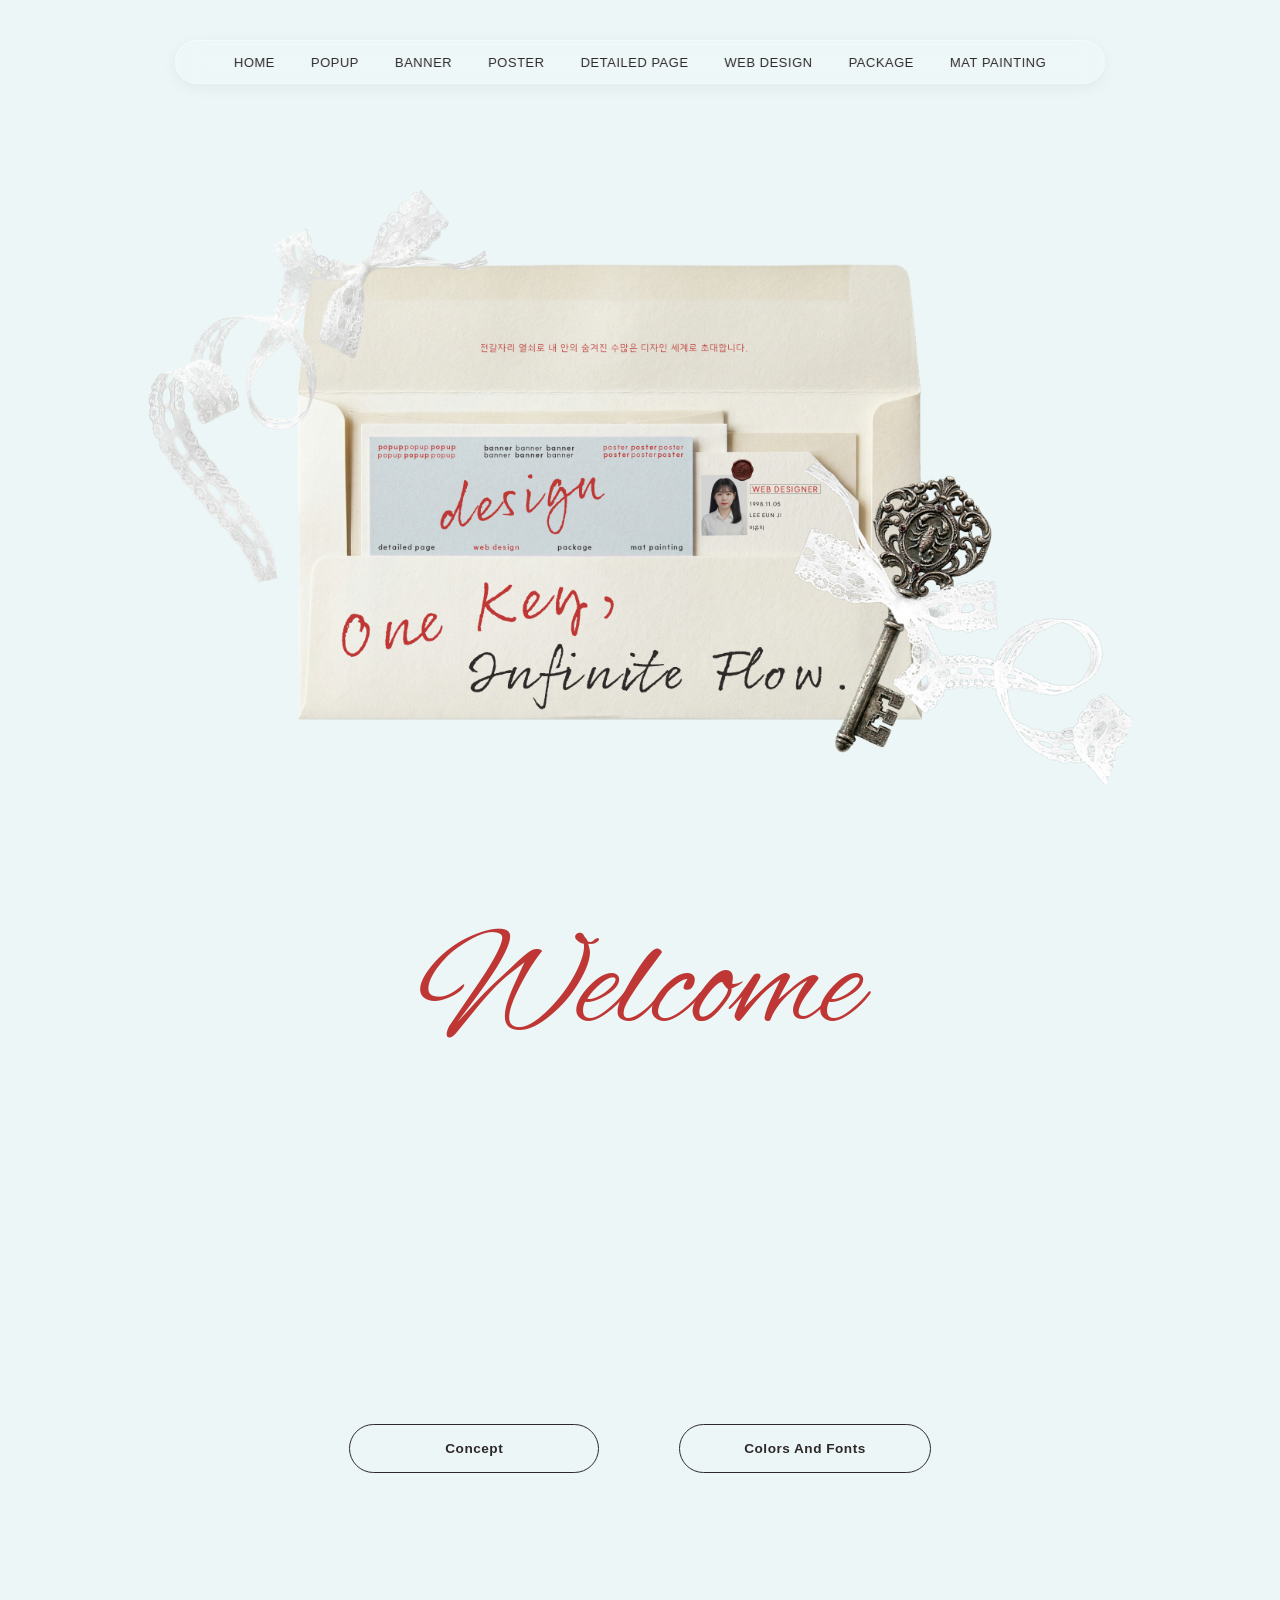
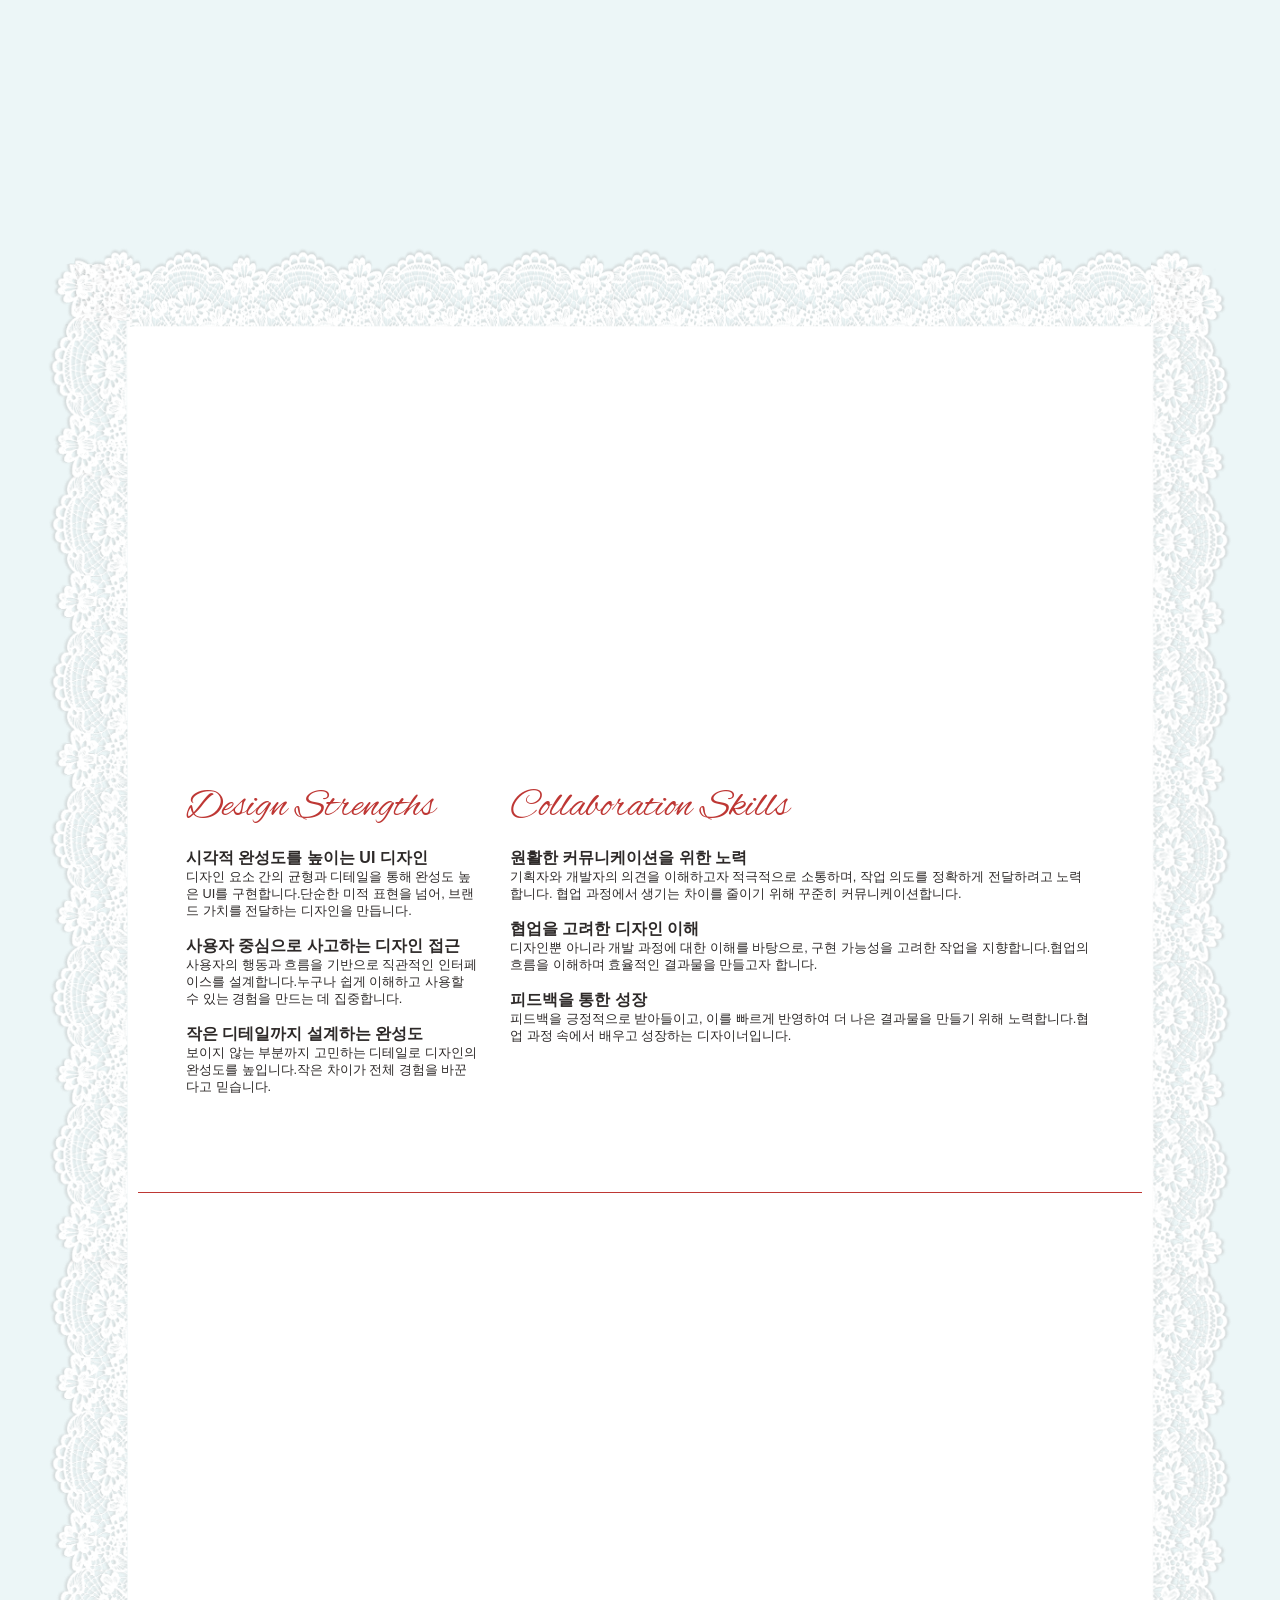
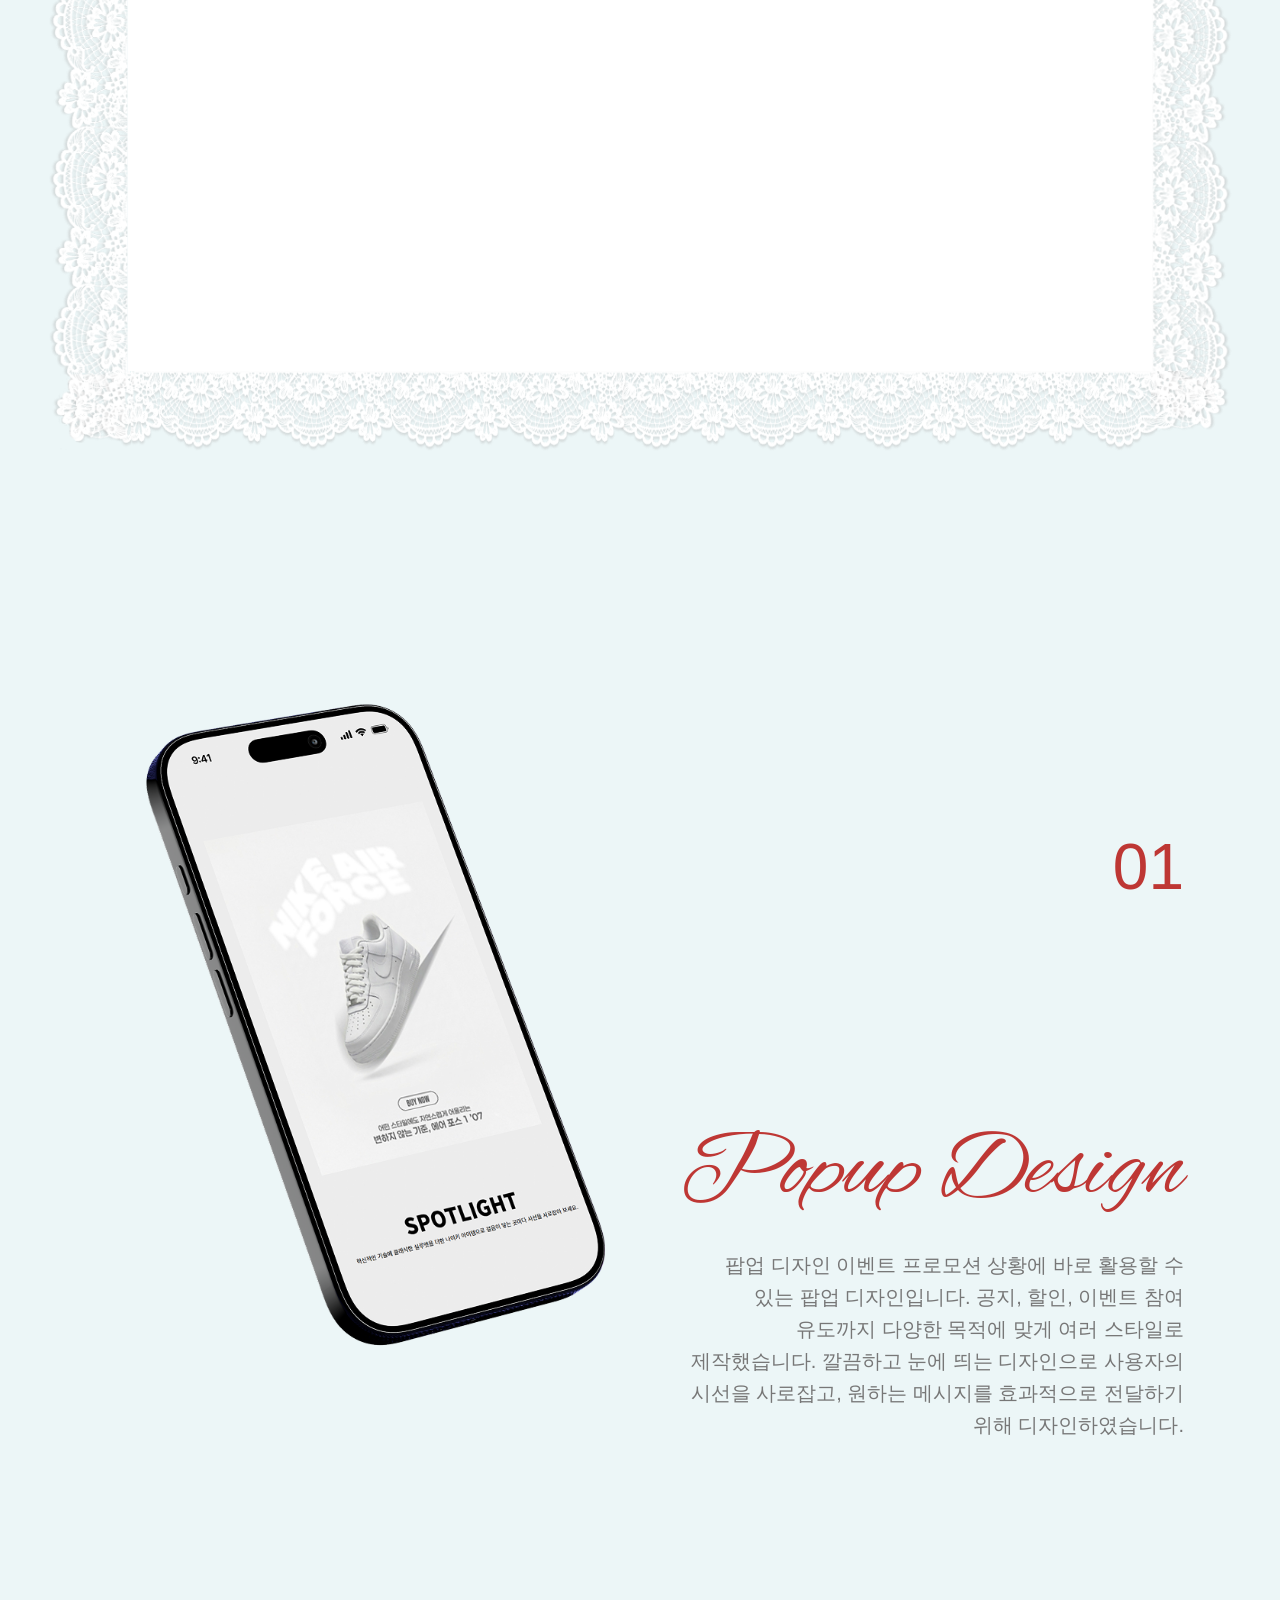
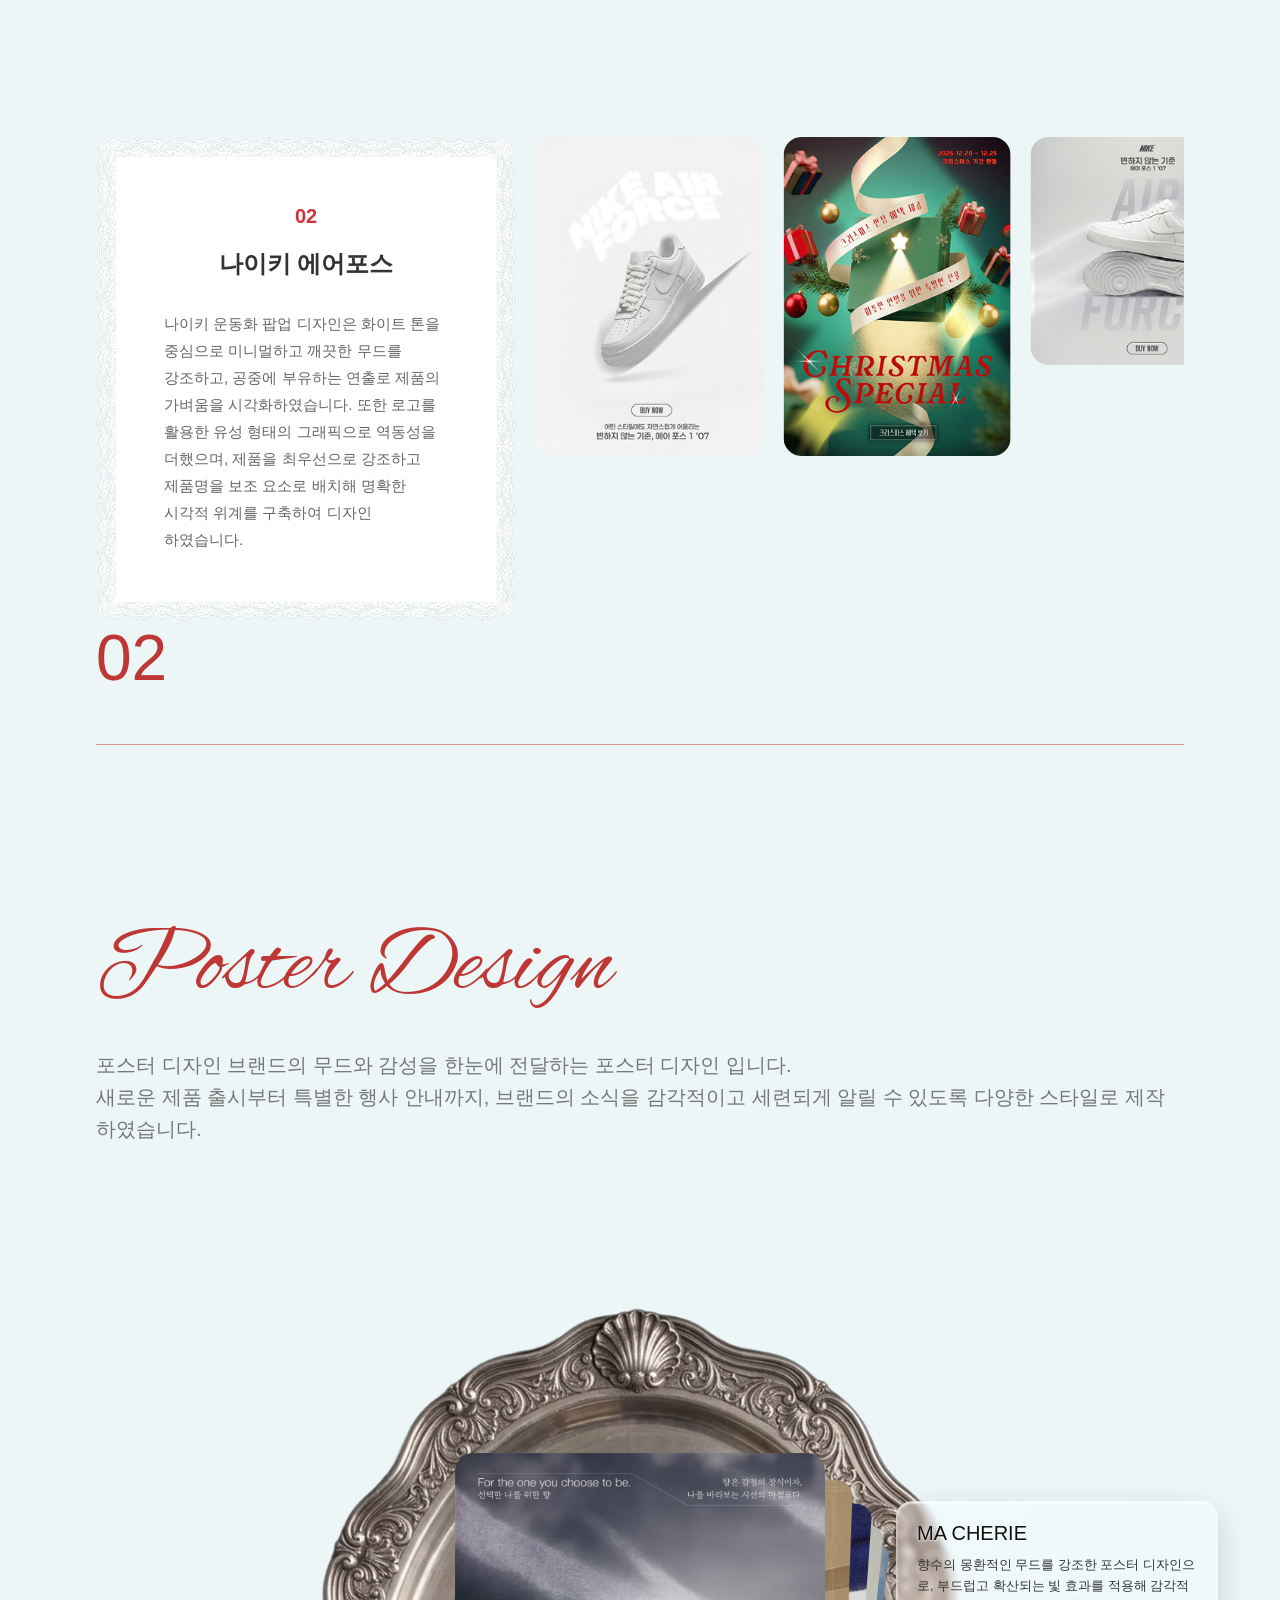
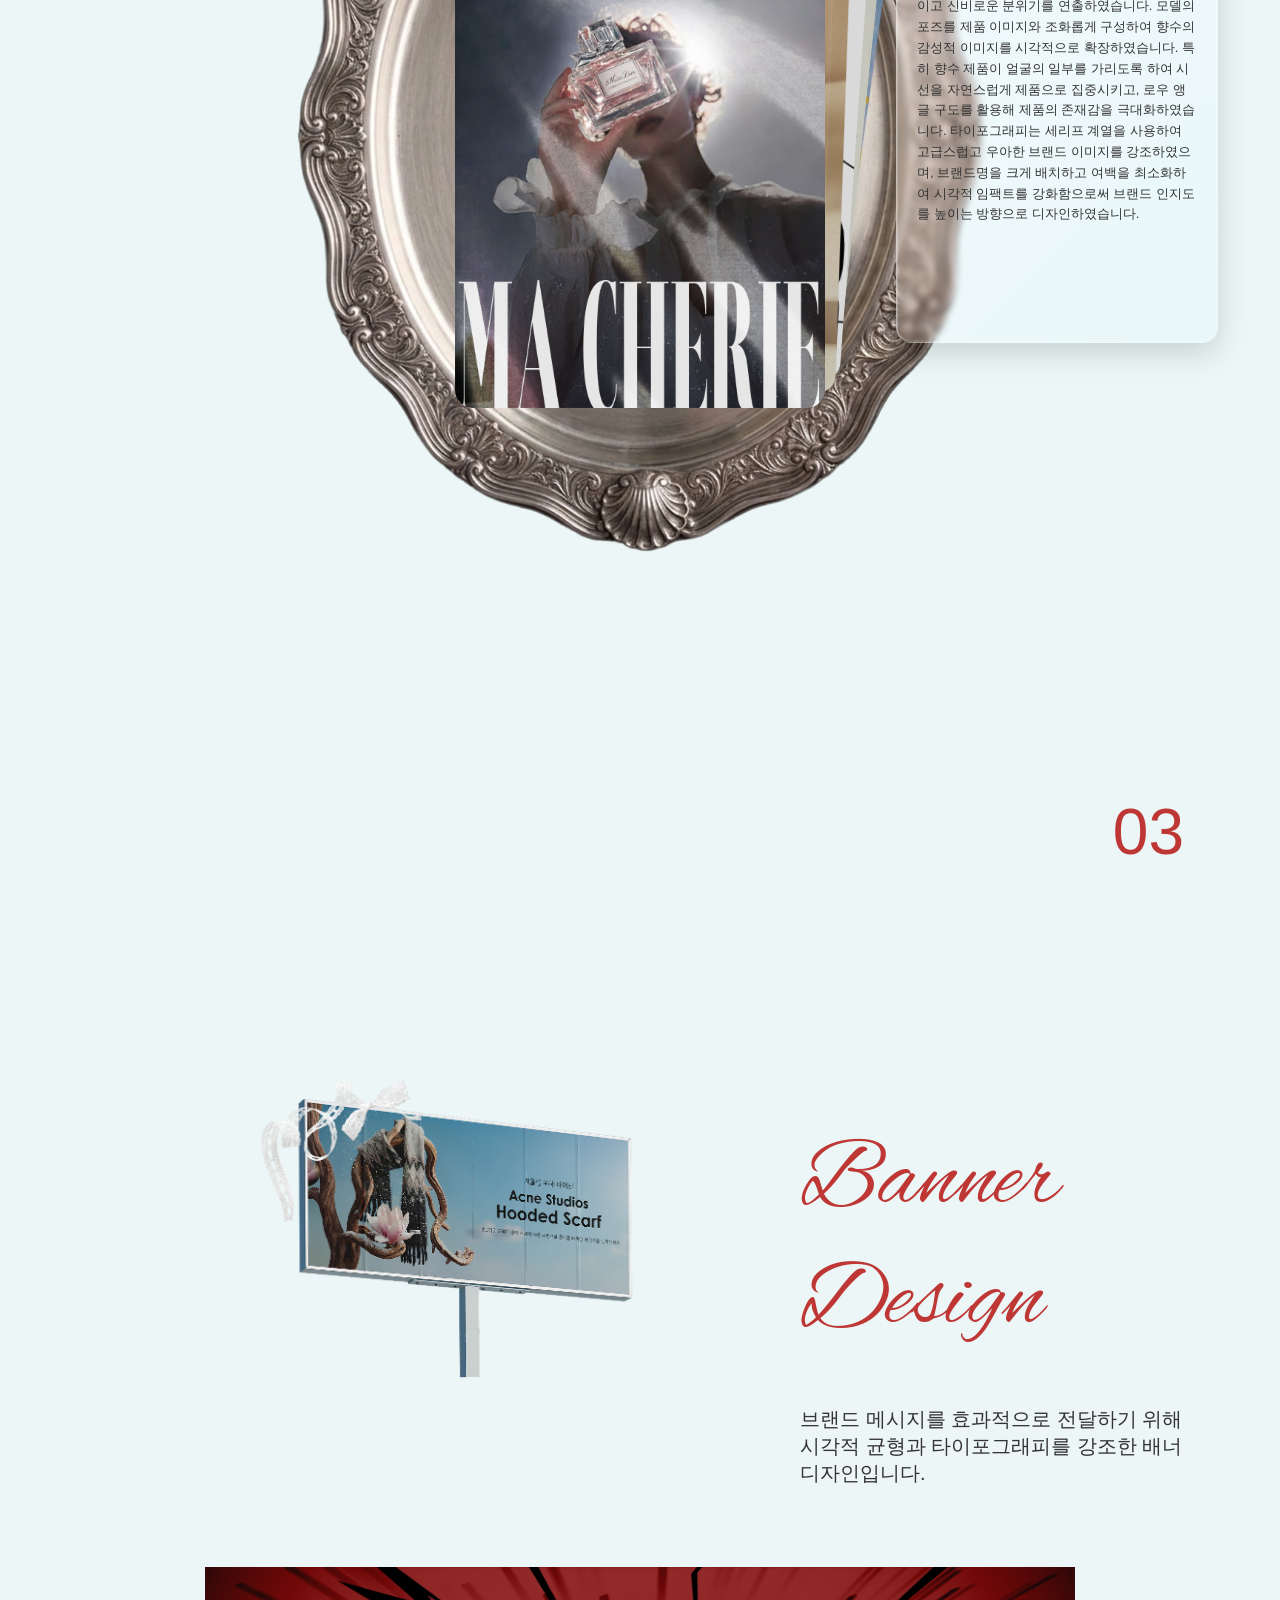
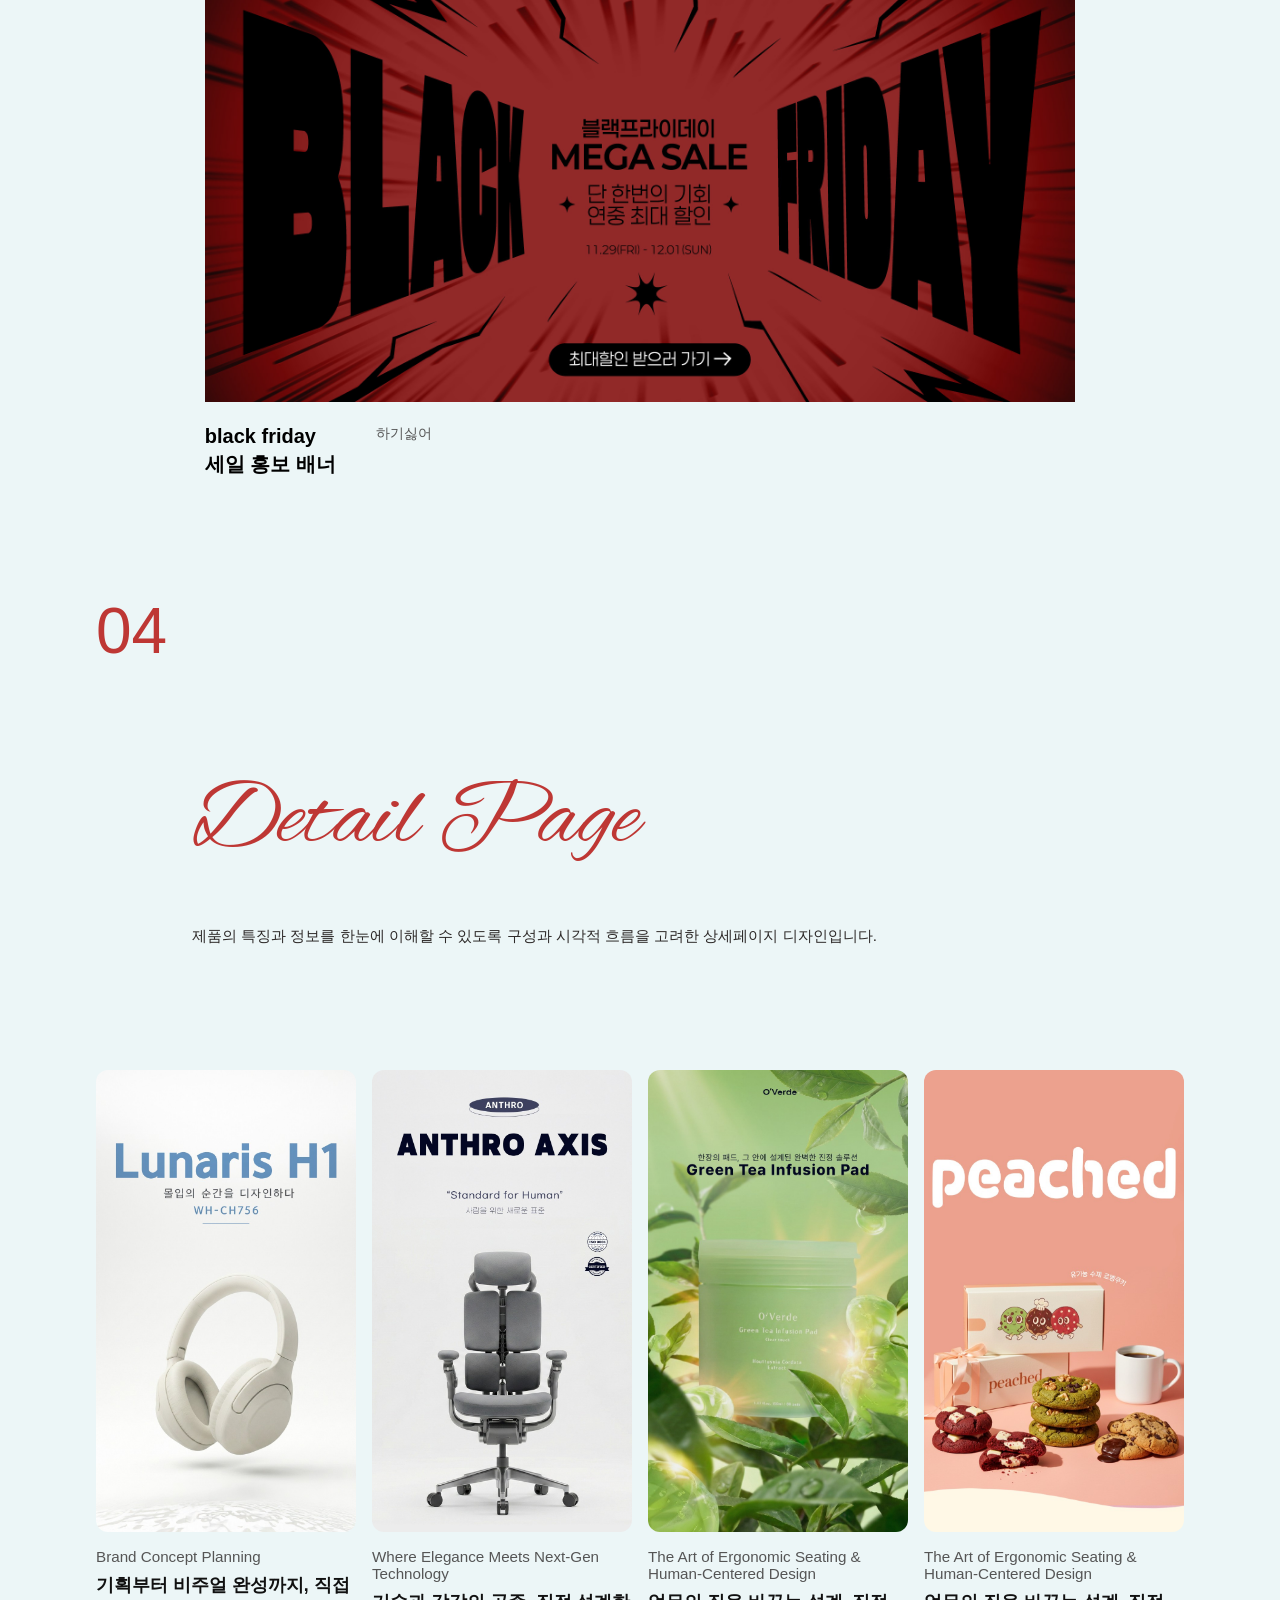
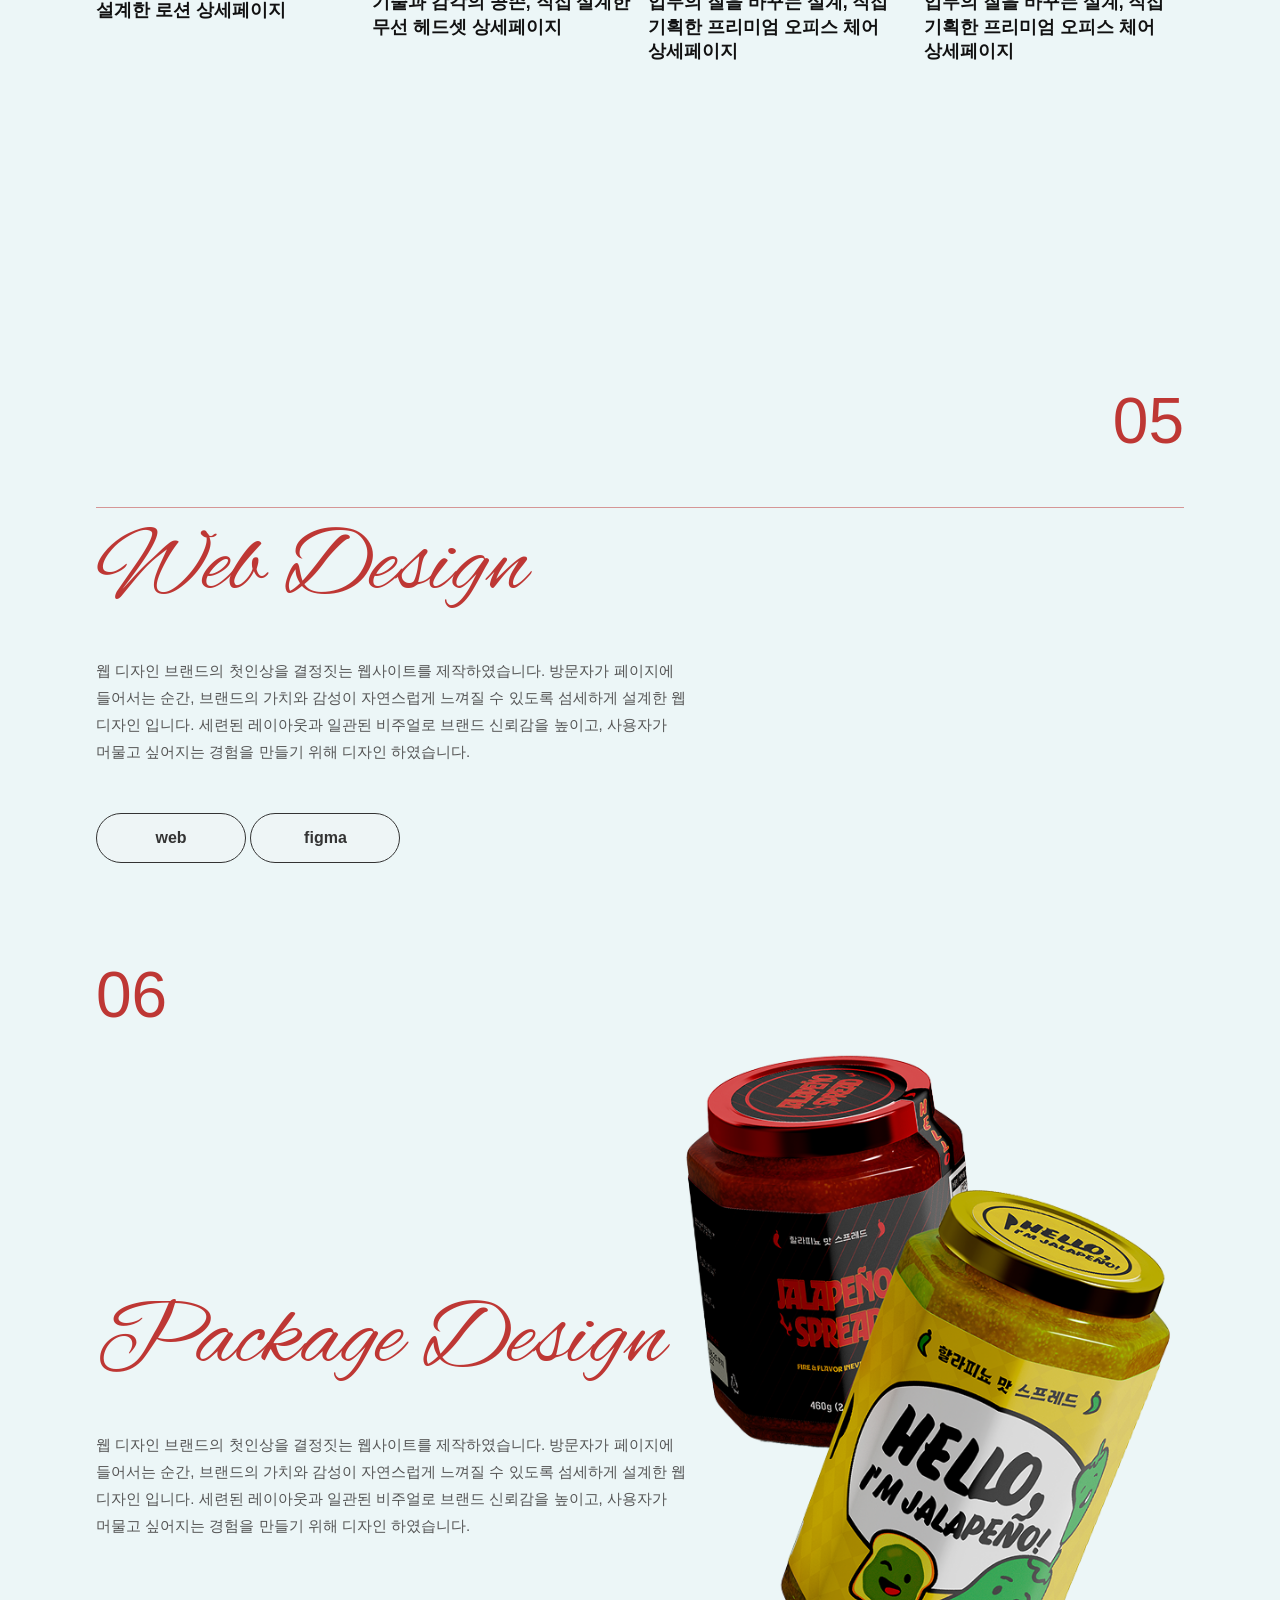
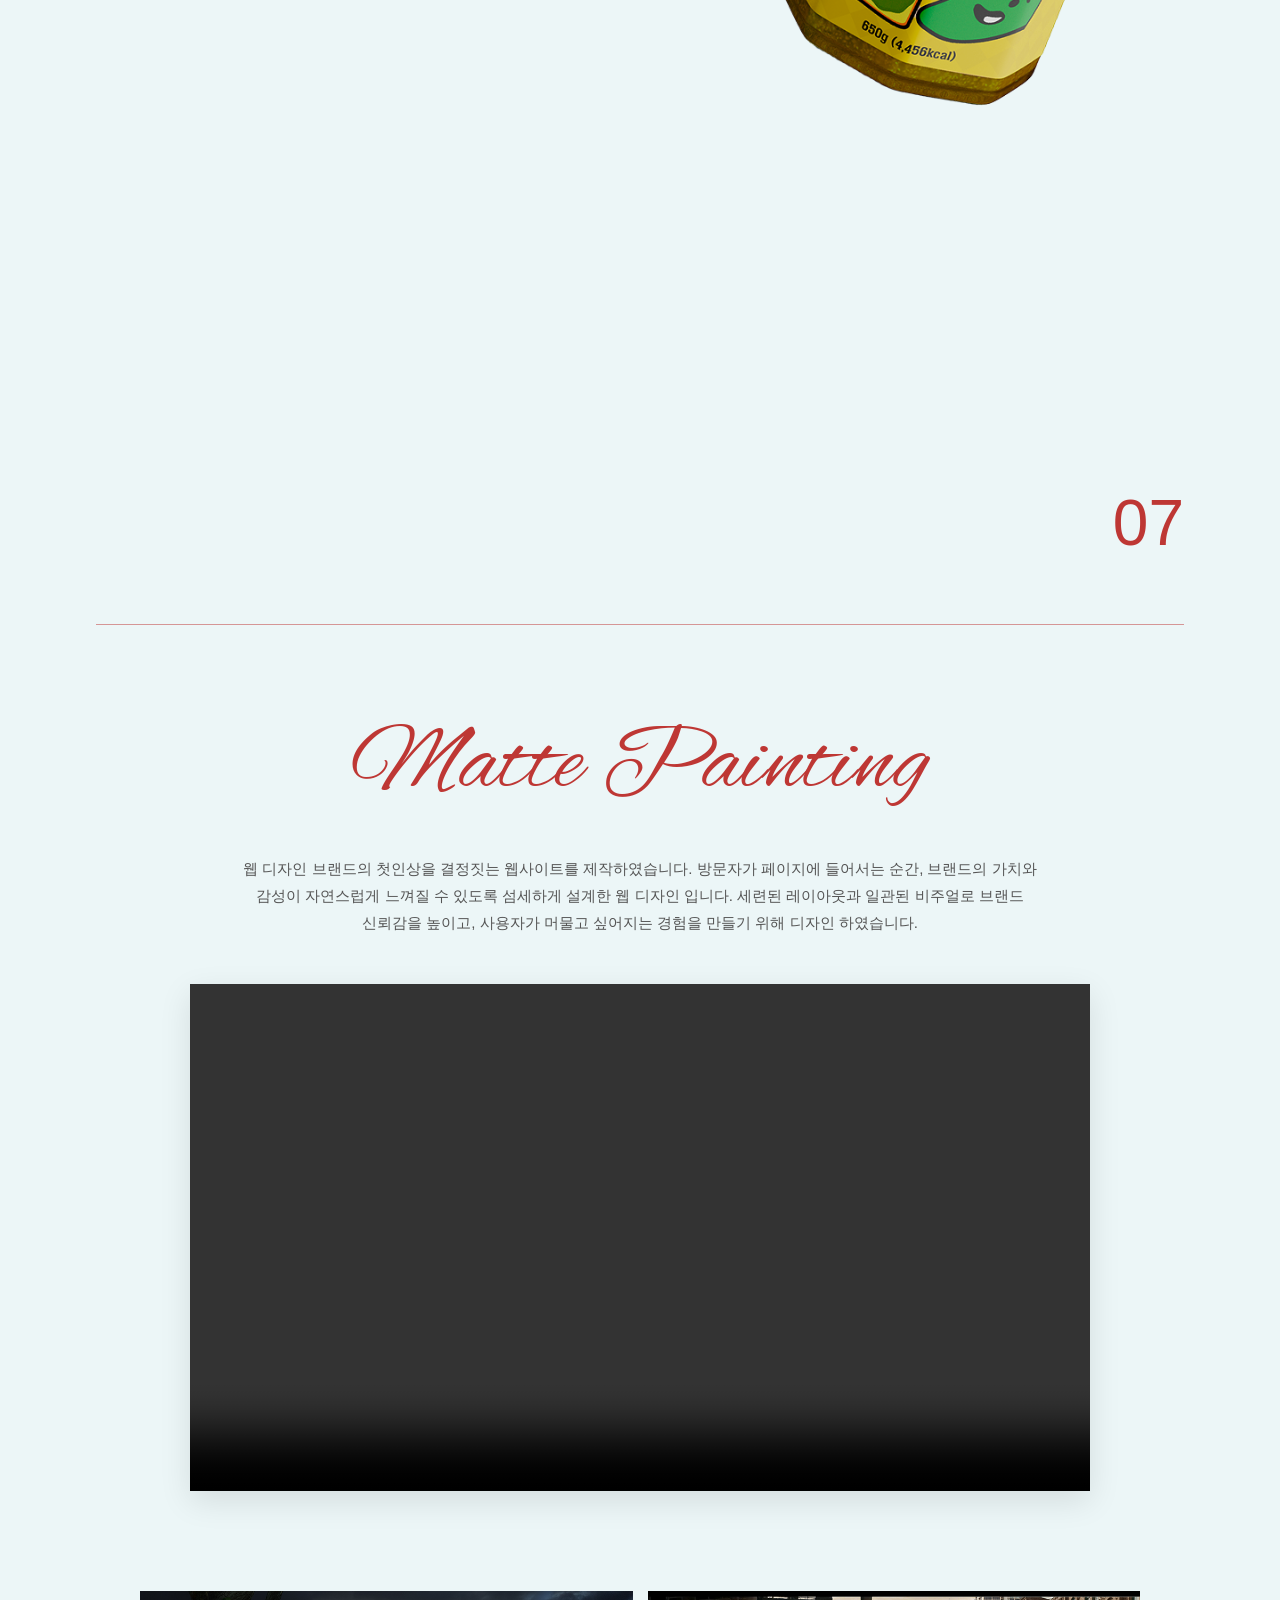
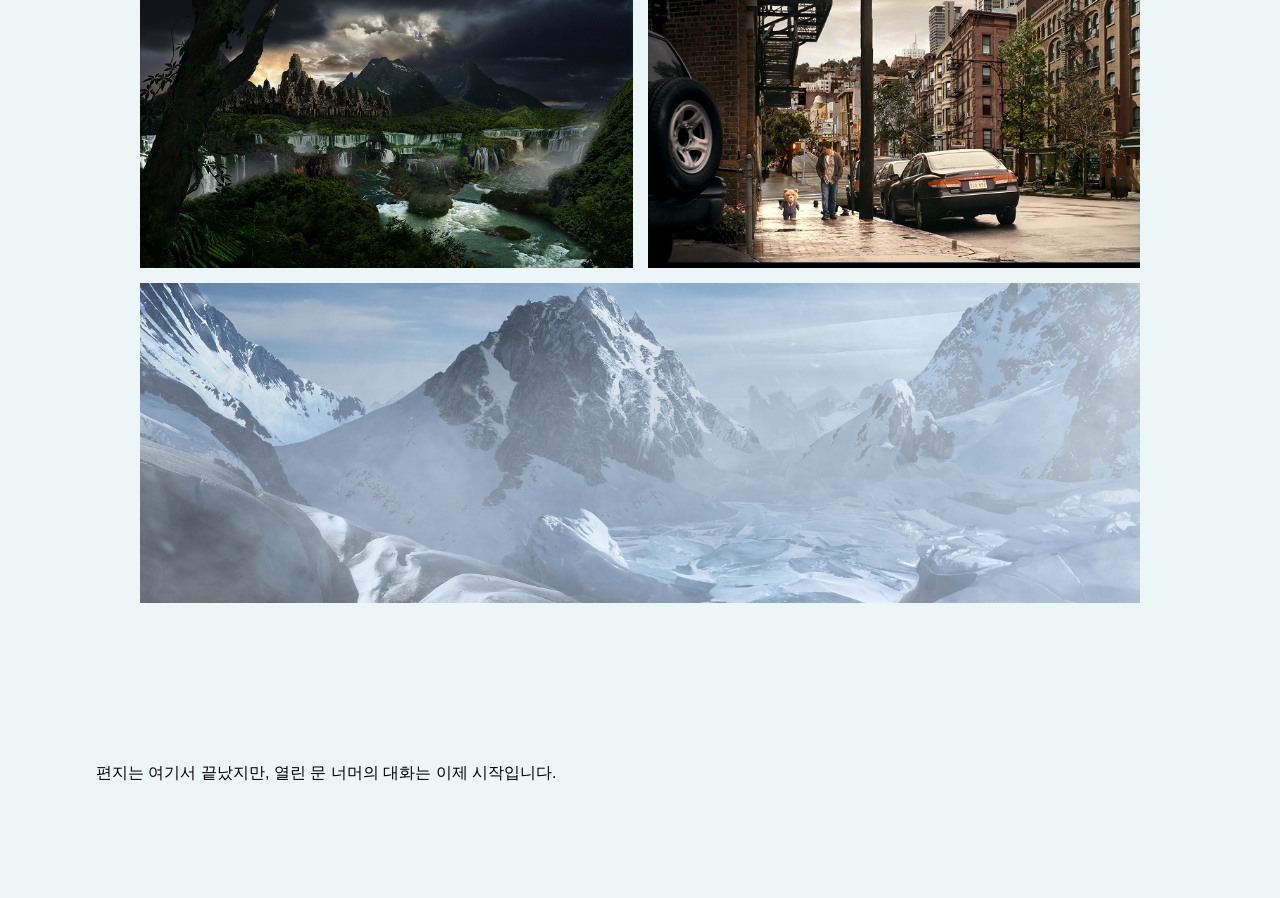
==== commit b3f768be: "글" ====
--- a/index.html
+++ b/index.html
@@ -45,7 +45,7 @@
      <header id="main-header">
         <nav>
             <ul>
-                <li><a href="#home">HOME</a></li>
+                <li><a href="#hero">HOME</a></li>
                 <li><a href="#popup">POPUP</a></li>
                 <li><a href="#banner">BANNER</a></li>
                 <li><a href="#poster">POSTER</a></li>
@@ -59,7 +59,7 @@
 
     
 <!-- 히어로 섹션 ------------------------------------------------------------------------------------------------------------------------------------------>
-    <section class="hero">
+    <section class="hero" id="hero">
         <div class="common-fram">
             <video class="bg-video-layer" autoplay loop muted playsinline>
                 <source src="./img/video.mp4" type="video/mp4">
@@ -177,7 +177,8 @@
                     <h2 class="alex fade-in-up">About  me</h2>
                     <h5 class="fade-in-up">사용자 경험을 기반으로 직관적이고 트렌디한 웹 디자인을 구현합니다.<br>데이터와 흐름을 고려한 설계를 통해, 사용자가 머무르고 싶은 화면을 만듭니다.<br>디자인과 사용성, 두 가지를 모두 만족시키는 결과물을 만들기 위하여 노력합니다.</h5>
     
-                    <button class="fade-in-up">profile</button>
+                    <a href="#" id="openModalBtn"><button class="fade-in-up ">profile</button></a>
+                   
     
                     <div class="grid-text fade-in-up">
                         <div class="text1">
@@ -393,7 +394,7 @@
     
 
 <!-- 팝업 진열 --------------------------------------------------------------------------------------------------------------------------------------------------------------------------------------->
-   <section class="kp-popup-showcase">
+   <section class="kp-popup-showcase" id="popup">
         
         <div class="kp-popup-showcase__header">
             <div class="kp-popup-showcase__header-number">01</div>
@@ -440,32 +441,33 @@
                     </div>
                     <div class="swiper-slide" 
                          data-number="02"
-                         data-title="나이키 에어포스 1 '07"
-                         data-description="어떤 스타일에도 자연스럽게 어울리는 변하지 않는 기준, 나이키 에어포스 1 '07 팝업 디자인입니다. 화이트 컬러의 깔끔함을 강조하는 비주얼로 제품의 아이코닉한 디자인을 부각시켰습니다. 심플하면서도 고급스러운 무드를 연출하여 브랜드 이미지를 제고하고, 즉각적인 구매 유도를 위한 'BUY NOW' 버튼을 배치했습니다.">
+                         data-title="나이키 에어포스 "
+                         data-description="나이키 운동화 팝업 디자인은 화이트 톤을 중심으로 미니멀하고 깨끗한 무드를 강조하고, 공중에 부유하는 연출로 제품의 가벼움을 시각화하였습니다. 또한 로고를 활용한 유성 형태의 그래픽으로 역동성을 더했으며, 제품을 최우선으로 강조하고 제품명을 보조 요소로 배치해 명확한 시각적 위계를 구축하여 디자인 하였습니다.">
+                        
                         <img src="img/poster2.png" alt="Nike Air Force Poster">
                     </div>
                     <div class="swiper-slide" 
                          data-number="03"
-                         data-title="크리스마스 선물 제안"
-                         data-description="따뜻하고 설레는 크리스마스 시즌을 맞아 소중한 사람을 위한 선물을 제안하는 팝업 디자인입니다. 아기자기한 선물 상자와 오너먼트 일러스트를 활용해 연말 특유의 분위기를 담아냈습니다. 특별한 혜택 정보를 눈에 띄게 배치하여 시즌 쇼핑의 즐거움을 더하고, 고객의 참여를 유도합니다.">
+                         data-title="크리스마스 행사팝업"
+                         data-description="크리스마스 시즌 한정 혜택을 강조한 팝업 디자인으로, 선물 상자와 리본 모티프를 중심으로 ‘혜택 제공’의 메시지를 직관적으로 전달하였습니다. 트리, 장식 오브제 등 크리스마스 요소를 활용하고, 어두운 밤 배경에 반짝이는 효과를 더해 축제 분위기와 기대감을 극대화하였습니다. 또한 시각적 포인트를 집중시켜 시즌 감성과 프로모션 메시지가 동시에 전달되도록 설계하였습니다.">
                         <img src="img/poster3.png" alt="Christmas Gift Poster">
                     </div>
                     <div class="swiper-slide" 
-                         data-number="01"
-                         data-title="블랙프라이데이"
-                         data-description="...1">
+                         data-number="04"
+                         data-title="나이키 에어포스"
+                         data-description="나이키 운동화를 1:1 비율의 팝업 디자인으로 구성하여 제품 자체의 존재감을 극대화하였습니다. 제품의 디자인 무드를 효과적으로 전달하기 위해 동일 계열의 색감을 활용해 전체 톤앤매너를 통일하고, 브랜드의 일관된 이미지를 강조하였습니다. 메인 타이포그래피는 제품 후면에 배치하여 자연스러운 공간감과 깊이감을 형성함으로써 시선이 제품에 먼저 집중되도록 설계하였으며, 또한 배경에는 빛줄기 연출을 적용해 통기성과 가벼운 착용감을 시각적으로 표현하였습니다. 기능적 특징을 직관적으로 전달할 수 있도록 구성하였습니다.">
                         <img src="./img/popup4.png" alt="Black Friday Poster Copy">
                     </div>
                     <div class="swiper-slide" 
-                         data-number="01"
-                         data-title="블랙프라이데이"
-                         data-description="...2">
+                         data-number="05"
+                         data-title="파이브 가이즈"
+                         data-description="파이브 가이즈의 신제품 햄버거 프로모션을 위한 팝업 디자인으로, 중앙에 실제 버거 이미지를 크게 배치해 제품 주목도를 극대화하였습니다. 햄버거 상단에는 연기 효과를 더해 언제나 따뜻하게 제공되는 브랜드 특성을 직관적으로 전달하였습니다. 전체 컬러는 브랜드 아이덴티티를 반영한 레드와 화이트를 기반으로 구성하고, 치즈버거의 특징을 강조하기 위해 옐로우 포인트를 활용하였습니다. 타이포그래피는 가독성이 높은 고딕 계열을 사용하고, 제품 후면에 배치하여 시각적 위계를 형성함으로써 버거가 가장 먼저 인지되도록 설계하였습니다.">
                         <img src="./img/popup5.png" alt="Black Friday Poster Copy">
                     </div>
                     <div class="swiper-slide" 
-                         data-number="01"
-                         data-title="블랙프라이데이"
-                         data-description="...3">
+                         data-number="06"
+                         data-title="크리스마스 이벤트 팝업"
+                         data-description="크리스마스 시즌을 위한 1:1 비율의 팝업 디자인으로, 일러스트 기반의 그래픽을 활용해 전체적으로 따뜻하고 귀여운 무드를 형성하였습니다. 페이퍼 아트 질감을 적용하여 레이어드된 입체감과 수공예적인 감성을 강조함으로써 크리스마스 특유의 아늑한 분위기를 효과적으로 전달하였습니다. 타이포그래피는 고딕과 세리프 스타일을 조합해 메인 타이포를 구성하고, 가독성과 개성을 보여주었으며 비주얼 요소와 타이포 간의 균형을 고려해 시각적 완성도를 높이고, 시즌 프로모션 분위기가 자연스럽게 전달되도록 설계하였다.">
                         <img src="./img/popup6.png" alt="Black Friday Poster Copy">
                     </div>
 
@@ -477,34 +479,37 @@
                     </div>
                     <div class="swiper-slide" 
                          data-number="02"
-                         data-title="나이키 에어포스 1 '07"
-                         data-description="어떤 스타일에도 자연스럽게 어울리는 변하지 않는 기준, 나이키 에어포스 1 '07 팝업 디자인입니다. 화이트 컬러의 깔끔함을 강조하는 비주얼로 제품의 아이코닉한 디자인을 부각시켰습니다. 심플하면서도 고급스러운 무드를 연출하여 브랜드 이미지를 제고하고, 즉각적인 구매 유도를 위한 'BUY NOW' 버튼을 배치했습니다.">
+                         data-title="나이키 에어포스 "
+                         data-description="나이키 운동화 팝업 디자인은 화이트 톤을 중심으로 미니멀하고 깨끗한 무드를 강조하고, 공중에 부유하는 연출로 제품의 가벼움을 시각화하였습니다. 또한 로고를 활용한 유성 형태의 그래픽으로 역동성을 더했으며, 제품을 최우선으로 강조하고 제품명을 보조 요소로 배치해 명확한 시각적 위계를 구축하여 디자인 하였습니다.">
+                        
                         <img src="img/poster2.png" alt="Nike Air Force Poster">
                     </div>
                     <div class="swiper-slide" 
                          data-number="03"
-                         data-title="크리스마스 선물 제안"
-                         data-description="따뜻하고 설레는 크리스마스 시즌을 맞아 소중한 사람을 위한 선물을 제안하는 팝업 디자인입니다. 아기자기한 선물 상자와 오너먼트 일러스트를 활용해 연말 특유의 분위기를 담아냈습니다. 특별한 혜택 정보를 눈에 띄게 배치하여 시즌 쇼핑의 즐거움을 더하고, 고객의 참여를 유도합니다.">
+                         data-title="크리스마스 행사팝업"
+                         data-description="크리스마스 시즌 한정 혜택을 강조한 팝업 디자인으로, 선물 상자와 리본 모티프를 중심으로 ‘혜택 제공’의 메시지를 직관적으로 전달하였습니다. 트리, 장식 오브제 등 크리스마스 요소를 활용하고, 어두운 밤 배경에 반짝이는 효과를 더해 축제 분위기와 기대감을 극대화하였습니다. 또한 시각적 포인트를 집중시켜 시즌 감성과 프로모션 메시지가 동시에 전달되도록 설계하였습니다.">
                         <img src="img/poster3.png" alt="Christmas Gift Poster">
                     </div>
                     <div class="swiper-slide" 
-                         data-number="01"
-                         data-title="블랙프라이데이"
-                         data-description="...1">
+                         data-number="04"
+                         data-title="나이키 에어포스"
+                         data-description="나이키 운동화를 1:1 비율의 팝업 디자인으로 구성하여 제품 자체의 존재감을 극대화하였습니다. 제품의 디자인 무드를 효과적으로 전달하기 위해 동일 계열의 색감을 활용해 전체 톤앤매너를 통일하고, 브랜드의 일관된 이미지를 강조하였습니다. 메인 타이포그래피는 제품 후면에 배치하여 자연스러운 공간감과 깊이감을 형성함으로써 시선이 제품에 먼저 집중되도록 설계하였으며, 또한 배경에는 빛줄기 연출을 적용해 통기성과 가벼운 착용감을 시각적으로 표현하였습니다. 기능적 특징을 직관적으로 전달할 수 있도록 구성하였습니다.">
                         <img src="./img/popup4.png" alt="Black Friday Poster Copy">
                     </div>
                     <div class="swiper-slide" 
-                         data-number="01"
-                         data-title="블랙프라이데이"
-                         data-description="...2">
+                         data-number="05"
+                         data-title="파이브 가이즈"
+                         data-description="파이브 가이즈의 신제품 햄버거 프로모션을 위한 팝업 디자인으로, 중앙에 실제 버거 이미지를 크게 배치해 제품 주목도를 극대화하였습니다. 햄버거 상단에는 연기 효과를 더해 언제나 따뜻하게 제공되는 브랜드 특성을 직관적으로 전달하였습니다. 전체 컬러는 브랜드 아이덴티티를 반영한 레드와 화이트를 기반으로 구성하고, 치즈버거의 특징을 강조하기 위해 옐로우 포인트를 활용하였습니다. 타이포그래피는 가독성이 높은 고딕 계열을 사용하고, 제품 후면에 배치하여 시각적 위계를 형성함으로써 버거가 가장 먼저 인지되도록 설계하였습니다.">
                         <img src="./img/popup5.png" alt="Black Friday Poster Copy">
                     </div>
                     <div class="swiper-slide" 
-                         data-number="01"
-                         data-title="블랙프라이데이"
-                         data-description="...3">
+                         data-number="06"
+                         data-title="크리스마스 이벤트 팝업"
+                         data-description="크리스마스 시즌을 위한 1:1 비율의 팝업 디자인으로, 일러스트 기반의 그래픽을 활용해 전체적으로 따뜻하고 귀여운 무드를 형성하였습니다. 페이퍼 아트 질감을 적용하여 레이어드된 입체감과 수공예적인 감성을 강조함으로써 크리스마스 특유의 아늑한 분위기를 효과적으로 전달하였습니다. 타이포그래피는 고딕과 세리프 스타일을 조합해 메인 타이포를 구성하고, 가독성과 개성을 보여주었으며 비주얼 요소와 타이포 간의 균형을 고려해 시각적 완성도를 높이고, 시즌 프로모션 분위기가 자연스럽게 전달되도록 설계하였다.">
                         <img src="./img/popup6.png" alt="Black Friday Poster Copy">
                     </div>
+
+                   
                 </div>
             </div>
             <script>
@@ -553,7 +558,7 @@
     </section>
 
 <!-- 포스터 영역 ------------------------------------------------------------------------------------------------------------------------------------------------------------------------------->
-    <section class="poster">
+    <section class="poster" id="poster">
         <div class="common-fram">
             <span class="number">02</span>
              <div class="elastic-container fade-in-up">
@@ -564,7 +569,7 @@
             <div class="container-text">
                 <h2 class="title alex">Poster Design</h2>
                 <p class="description">
-                    포스터 디자인 브랜드의 무드와 감성을 한눈에 전달하는 포스터 디자인 입니다. 새로운 제품 출시부터 특별한 행사 안내까지, 브랜드의 소식을 감각적이고 세련되게 알릴 수 있도록 다양한 스타일로 제작하였습니다.
+                    포스터 디자인 브랜드의 무드와 감성을 한눈에 전달하는 포스터 디자인 입니다.<br> 새로운 제품 출시부터 특별한 행사 안내까지, 브랜드의 소식을 감각적이고 세련되게 알릴 수 있도록 다양한 스타일로 제작하였습니다.
                 </p>
             </div>
         </div>
@@ -640,10 +645,10 @@
 
     </section> -->
 
-<div class="banner-container">
+<div class="banner-container" id="banner">
     <div class="common-fram">
         <div class="sh">
-            <div class="number">03</div>
+            <div class="number" style="text-align: end;">03</div>
             <div class="elastic-container fade-in-up">
                     <svg style="height: 50px; width: 100%;" stroke="red">
                         <path class="elastic-path" fill="transparent" stroke="black"></path>
@@ -671,7 +676,7 @@
                 
                 <div class="slide">
                     <div class="poster-image">
-                        <img src="./img/Scarf-banne.jpg" alt="Acne Studios Hooded Scarf">
+                        <img src="./img/Scarf-banne.jpg" alt="Hooded Scarf 배너">
                     </div>
                     <div class="slide-info">
                         <div class="info-title">
@@ -685,11 +690,11 @@
 
                 <div class="slide">
                     <div class="poster-image">
-                        <img src="./img/Perfume-Banner.jpg" alt="Acne Studios Hooded Scarf">
+                        <img src="./img/Perfume-Banner.jpg" alt="Perfume 배너">
                     </div>
                     <div class="slide-info">
                         <div class="info-title">
-                            <h3>SECOND SCARF<br>두 번째 홍보 배너</h3>
+                            <h3>hetras<br>신제품 홍보 배너</h3>
                         </div>
                         <div class="info-desc">
                             <p>하기시러</p>
@@ -699,11 +704,11 @@
 
                 <div class="slide">
                     <div class="poster-image">
-                        <img src="./img/BlackFriday-Banner.jpg" alt="Acne Studios Hooded Scarf">
+                        <img src="./img/BlackFriday-Banner.jpg" alt="Black Friday 배너">
                     </div>
                     <div class="slide-info">
                         <div class="info-title">
-                            <h3>THIRD SCARF<br>세 번째 홍보 배너</h3>
+                            <h3>black friday<br>세일 홍보 배너</h3>
                         </div>
                         <div class="info-desc">
                             <p>하기싫어</p>
@@ -711,6 +716,48 @@
                     </div>
                 </div>
 
+                <div class="slide">
+                    <div class="poster-image">
+                        <img src="./img/Pimawon-Banner.jpg" alt="pimawon 배너">
+                    </div>
+                    <div class="slide-info">
+                        <div class="info-title">
+                            <h3>pimawon<br>신제품 홍보 배너</h3>
+                        </div>
+                        <div class="info-desc">
+                            <p>하기싫어</p>
+                        </div>
+                    </div>
+                </div>
+
+                <div class="slide">
+                    <div class="poster-image">
+                        <img src="./img/Christmas-Banner.jpg" alt="christmas 배너">
+                    </div>
+                    <div class="slide-info">
+                        <div class="info-title">
+                            <h3>christmas<br>이벤트 홍보 배너</h3>
+                        </div>
+                        <div class="info-desc">
+                            <p>하기싫어</p>
+                        </div>
+                    </div>
+                </div>
+
+                <div class="slide">
+                    <div class="poster-image">
+                        <img src="./img/Adidas-Banner.jpg" alt="Adidas 배너">
+                    </div>
+                    <div class="slide-info">
+                        <div class="info-title">
+                            <h3>Adidas<br>신제품 홍보 배너</h3>
+                        </div>
+                        <div class="info-desc">
+                            <p>하기싫어</p>
+                        </div>
+                    </div>
+                </div>
+
             </div>
         </div>
     </div>
@@ -720,7 +767,7 @@
 
 
 
-<section class="detail" id="detail">
+<section class="detail" id="detailed-page">
     <section class="detailed-design-section">
     <div class="common-fram">
         <div class="sh">
@@ -789,9 +836,9 @@
 
 <!-- 웹 디자인 -->
 
-<div class="web-design-container">
+<div class="web-design-container" id="web-design">
     <div class="common-fram">
-            <div class="number">05</div>
+            <div class="number" style="text-align: end;">05</div>
             <div class="elastic-container fade-in-up">
                     <svg style="height: 50px; width: 100%;" stroke="red">
                         <path class="elastic-path" fill="transparent" stroke="black"></path>
@@ -803,9 +850,13 @@
                         웹 디자인 브랜드의 첫인상을 결정짓는 웹사이트를 제작하였습니다. 방문자가 페이지에 들어서는 순간, 브랜드의 가치와 감성이 자연스럽게 느껴질 수 있도록 섬세하게 설계한 웹 디자인 입니다. 세련된 레이아웃과 일관된 비주얼로 브랜드 신뢰감을 높이고, 사용자가 머물고 싶어지는 경험을 만들기 위해 디자인 하였습니다.
                     </p>
                 </div>
-                <a href="#"><button>web</button></a>
-                <a href="#"><button>figma</button></a>
-            
+                <a href="#" style="text-decoration: none;">
+                <button class="web-custom-btn">web</button>
+                </a>
+                <a href="#" style="text-decoration: none;">
+                <button class="web-custom-btn">figma</button>
+                </a>
+            <div class="web-co"></div>
     </div>
 
 
@@ -817,7 +868,7 @@
 
 
 <!-- 패키지 디자인 -->
-<section class="package-design-section">
+<section class="package-design-section" id="package">
         <div class="common-fram">
             
             <div class="section-number">06</div>
@@ -841,115 +892,7 @@
                 
             </div>
 
-            <div class="divider-line"></div>
-            <div class="swiper package-swiper">
-                <div class="swiper-wrapper">
-                    <div class="swiper-slide" 
-                         data-number="01"
-                         data-title="블랙프라이데이"
-                         data-description="블랙프라이데이 프로모션을 위한 팝업 디자인으로, 어두운 배경과 핑크 네온 컬러를 활용해 강렬한 대비와 시각적 집중도를 극대화했습니다. 중앙에는 택배 상자 모티프를 배치하여 '배송'과 '구매 완료'의 이미지를 직관적으로 전달하고, 주변에 반짝이는 아이콘 요소를 더해 기대감과 혜택의 분위기를 강조했습니다. 전체적으로 소비자의 즉각적인 구매 행동을 유도할 수 있도록 설계된 프로모션 중심의 비주얼 전략을 반영했습니다.">
-                        <img src="img/poster1.png" alt="Black Friday Poster">
-                    </div>
-                    <div class="swiper-slide" 
-                         data-number="02"
-                         data-title="나이키 에어포스 1 '07"
-                         data-description="어떤 스타일에도 자연스럽게 어울리는 변하지 않는 기준, 나이키 에어포스 1 '07 팝업 디자인입니다. 화이트 컬러의 깔끔함을 강조하는 비주얼로 제품의 아이코닉한 디자인을 부각시켰습니다. 심플하면서도 고급스러운 무드를 연출하여 브랜드 이미지를 제고하고, 즉각적인 구매 유도를 위한 'BUY NOW' 버튼을 배치했습니다.">
-                        <img src="img/poster2.png" alt="Nike Air Force Poster">
-                    </div>
-                    <div class="swiper-slide" 
-                         data-number="03"
-                         data-title="크리스마스 선물 제안"
-                         data-description="따뜻하고 설레는 크리스마스 시즌을 맞아 소중한 사람을 위한 선물을 제안하는 팝업 디자인입니다. 아기자기한 선물 상자와 오너먼트 일러스트를 활용해 연말 특유의 분위기를 담아냈습니다. 특별한 혜택 정보를 눈에 띄게 배치하여 시즌 쇼핑의 즐거움을 더하고, 고객의 참여를 유도합니다.">
-                        <img src="img/poster3.png" alt="Christmas Gift Poster">
-                    </div>
-                    <div class="swiper-slide" 
-                         data-number="01"
-                         data-title="블랙프라이데이"
-                         data-description="...1">
-                        <img src="./img/popup4.png" alt="Black Friday Poster Copy">
-                    </div>
-                    <div class="swiper-slide" 
-                         data-number="01"
-                         data-title="블랙프라이데이"
-                         data-description="...2">
-                        <img src="./img/popup5.png" alt="Black Friday Poster Copy">
-                    </div>
-                    <div class="swiper-slide" 
-                         data-number="01"
-                         data-title="블랙프라이데이"
-                         data-description="...3">
-                        <img src="./img/popup6.png" alt="Black Friday Poster Copy">
-                    </div>
-
-                    <div class="swiper-slide" 
-                         data-number="01"
-                         data-title="블랙프라이데이"
-                         data-description="블랙프라이데이 프로모션을 위한 팝업 디자인으로, 어두운 배경과 핑크 네온 컬러를 활용해 강렬한 대비와 시각적 집중도를 극대화했습니다. 중앙에는 택배 상자 모티프를 배치하여 '배송'과 '구매 완료'의 이미지를 직관적으로 전달하고, 주변에 반짝이는 아이콘 요소를 더해 기대감과 혜택의 분위기를 강조했습니다. 전체적으로 소비자의 즉각적인 구매 행동을 유도할 수 있도록 설계된 프로모션 중심의 비주얼 전략을 반영했습니다.">
-                        <img src="img/poster1.png" alt="Black Friday Poster">
-                    </div>
-                    <div class="swiper-slide" 
-                         data-number="02"
-                         data-title="나이키 에어포스 1 '07"
-                         data-description="어떤 스타일에도 자연스럽게 어울리는 변하지 않는 기준, 나이키 에어포스 1 '07 팝업 디자인입니다. 화이트 컬러의 깔끔함을 강조하는 비주얼로 제품의 아이코닉한 디자인을 부각시켰습니다. 심플하면서도 고급스러운 무드를 연출하여 브랜드 이미지를 제고하고, 즉각적인 구매 유도를 위한 'BUY NOW' 버튼을 배치했습니다.">
-                        <img src="img/poster2.png" alt="Nike Air Force Poster">
-                    </div>
-                    <div class="swiper-slide" 
-                         data-number="03"
-                         data-title="크리스마스 선물 제안"
-                         data-description="따뜻하고 설레는 크리스마스 시즌을 맞아 소중한 사람을 위한 선물을 제안하는 팝업 디자인입니다. 아기자기한 선물 상자와 오너먼트 일러스트를 활용해 연말 특유의 분위기를 담아냈습니다. 특별한 혜택 정보를 눈에 띄게 배치하여 시즌 쇼핑의 즐거움을 더하고, 고객의 참여를 유도합니다.">
-                        <img src="img/poster3.png" alt="Christmas Gift Poster">
-                    </div>
-                    <div class="swiper-slide" 
-                         data-number="01"
-                         data-title="블랙프라이데이"
-                         data-description="...1">
-                        <img src="./img/popup4.png" alt="Black Friday Poster Copy">
-                    </div>
-                    <div class="swiper-slide" 
-                         data-number="01"
-                         data-title="블랙프라이데이"
-                         data-description="...2">
-                        <img src="./img/popup5.png" alt="Black Friday Poster Copy">
-                    </div>
-                    <div class="swiper-slide" 
-                         data-number="01"
-                         data-title="블랙프라이데이"
-                         data-description="...3">
-                        <img src="./img/popup6.png" alt="Black Friday Poster Copy">
-                    </div>
-                </div>
-            </div>
-        </div>
-            <script>
-                const packageSwiper = new Swiper('.package-swiper', {
-                    speed:1000,
-                    autoplay: {
-                        delay: 2000,
-                    },
-                    loop: true,
-                    slidesPerView: 1,
-                    spaceBetween: 14,
-                    breakpoints: {
-                        320: {
-                            slidesPerView: 1.2,
-                            spaceBetween: 14,
-                        },
-                        768: {
-                            slidesPerView: 2.3,
-                            spaceBetween: 18,
-                        },
-
-                        1024: {
-                            slidesPerView: 2.7,
-                            spaceBetween: 20,
-                        },
-                        1440: {
-                            slidesPerView: 3.2,
-                            spaceBetween: 20,
-                        },
-                    },
-                });
-            </script>
+            
         
     </section>
 
@@ -959,7 +902,7 @@
 
 <!-- 매트페인팅 -->
 
-<section class="video-section">
+<section class="video-section" id="mat-painting">
     <div class="common-fram">   
         <div class="inner-container header-top">
             <div class="section-number">07</div>
--- a/css/index.css
+++ b/css/index.css
@@ -134,6 +134,7 @@
 }
 
 /* 어바웃 섹션------------------------------------------------------------------------------------------------------------------------------------------------------------------------------------------- */
+/* 모달 배경 스타일 (기본적으로 숨겨짐) */
 
 .about-text {
     width: auto;
@@ -622,21 +623,21 @@
         padding: 0 5rem 0rem;
     }
         .kp-popup-showcase__header-number {
-            font-size: 80px;
-            color: #d1303c; 
+            font-size: 4rem;
+            color: #BE3734;
             line-height: 1;
         }
       .kp-popup-showcase__header-title {
-        font-size: 64px;
-        color: #d1303c;
+        font-size: 6rem;
+        color: #BE3734;
         margin-top: 10rem;
 }
         .kp-popup-showcase__header-description {
-            font-size: 16px;
+            font-size: 1.25rem;
             color: #777;
             max-width: 500px;
             margin-left: auto;
-            margin-top: 20px;
+            margin-top: 1rem;
             line-height: 1.6;
             word-break: keep-all;
         }
@@ -931,18 +932,18 @@
 
     .glass-box h3 {
       margin: 0 0 10px 0;
-      font-size: 18px;
+      font-size: 1.25rem;
       color: #111;
       text-shadow: 0 1px 2px rgba(255,255,255,0.8); 
     }
 
     .glass-box p {
-      margin: 0;
-      font-size: 13px;
-      color: #333;
-      line-height: 1.5;
-    }
-        
+        margin: 0;
+        font-size: 13px;
+        color: #333;
+        line-height: 1.6;
+    }
+            
     .poster-title{
         text-align: center;
         color: #BE3734;
@@ -979,8 +980,8 @@
 
 .number {
     text-align: right;
-    font-size: 6rem;
-    color: #c0392b;
+    font-size: 4rem;
+    color: #BE3734;
     text-align: start;
 }
 
@@ -988,7 +989,7 @@
 .content-section {
     display: flex; 
     align-items: flex-start;
-    gap: 40px; 
+    gap: 2rem; 
 }
 
 
@@ -1010,24 +1011,29 @@
 }
 
 .title {
-    font-size: 72px;
-    color: #c0392b;
+    font-size: 6rem;
+    color: #BE3734;
     margin-bottom: 20px;
     margin-top: 10rem;
 }
 
 .paragraph {
-    font-size: 16px;
+    font-size: 1.25rem;
     color: #333;
     white-space: pre-line; 
 }
 
+.description{
+    font-size: 1.25rem;
+    color: #777;
+    line-height: 1.6;
+}
 
 
 /* 슬라이더  */
 .slider-wrapper {
     overflow: hidden;
-    width: 60%;
+    width: 80%;
     margin: 0 auto;
     margin-top: 5rem;
 }
@@ -1085,7 +1091,7 @@
 .Detail-title {
     text-align: start;
     color: #BE3734;
-    font-size: 6.5rem;
+    font-size: 6rem;
     margin-left: 6rem;
 }
 
@@ -1096,7 +1102,7 @@
     gap: 1rem;
     width: 100%;
     max-width: 1800px;
-    margin: 40px auto 0;
+    margin: 40px auto 20rem;
 }
 
 .detail-card a {
@@ -1315,7 +1321,26 @@
 
  
 
-
+/* 기본 버튼 스타일 */
+.web-custom-btn {
+  padding: 15px 50px; 
+  min-width: 150px; 
+  border-radius: 50px; 
+  border: 1px solid #333; 
+  background-color: #eef5f6; 
+  color: #333; 
+  font-size: 16px;
+  font-weight: bold; 
+  cursor: pointer; 
+  transition: all 0.3s ease; 
+}
+
+/* 마우스를 올렸을 때(Hover)의 효과 */
+.web-custom-btn:hover {
+  background-color: #BE3734; 
+  color: #ffffff; 
+  border-color: #BE3734; 
+}
 
 
 /* 패키지 */
@@ -1326,7 +1351,6 @@
 
 .inner-container {
     width: 100%;
-    max-width: 1200px;
     margin: 0 auto;
     padding: 0 40px;
 }
@@ -1342,11 +1366,11 @@
 
 
 .content-area {
-    position: relative; 
+    position: relative;
     display: flex;
     align-items: center;
-    min-height: 350px; 
-    padding: 10rem 0; 
+    min-height: 350px;
+    padding: 10rem 0rem 20rem 0;
 }
 
 .text-box {
@@ -1389,9 +1413,8 @@
 
 .inner-container {
     width: 100%;
-    max-width: 1200px;
     margin: 0 auto;
-    padding: 0 40px;
+    padding: 0 0px;
 }
 
 
@@ -1400,8 +1423,8 @@
 }
 
 .section-number {
-    font-size: 80px;
-    color: #cc3333;
+    font-size: 4rem;
+    color: #BE3734;
     line-height: 1;
     margin-bottom: 20px;
 }
@@ -1422,8 +1445,8 @@
 }
 
 .cursive-title {
-    font-size: 90px;
-    color: #cc3333;
+    font-size: 6rem;
+    color: #BE3734;
     margin-bottom: 30px;
     line-height: 1.2;
 }
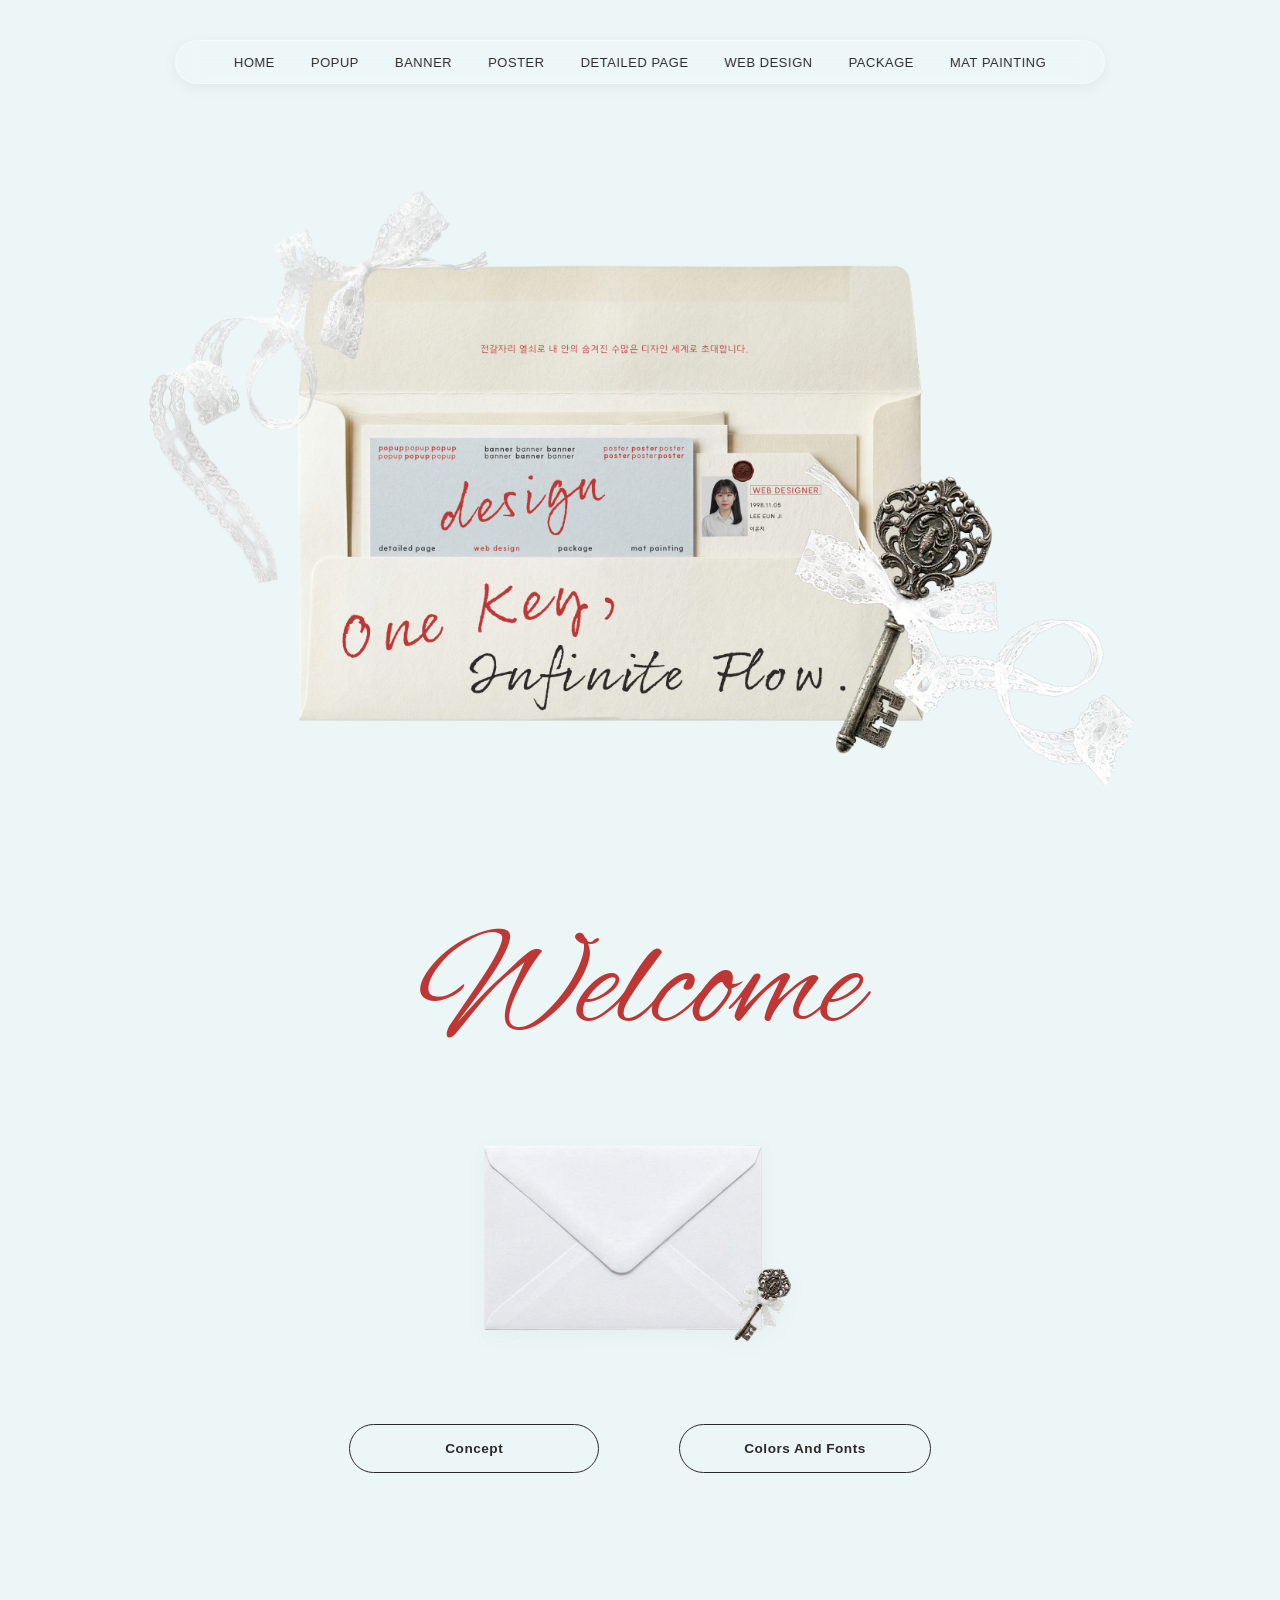
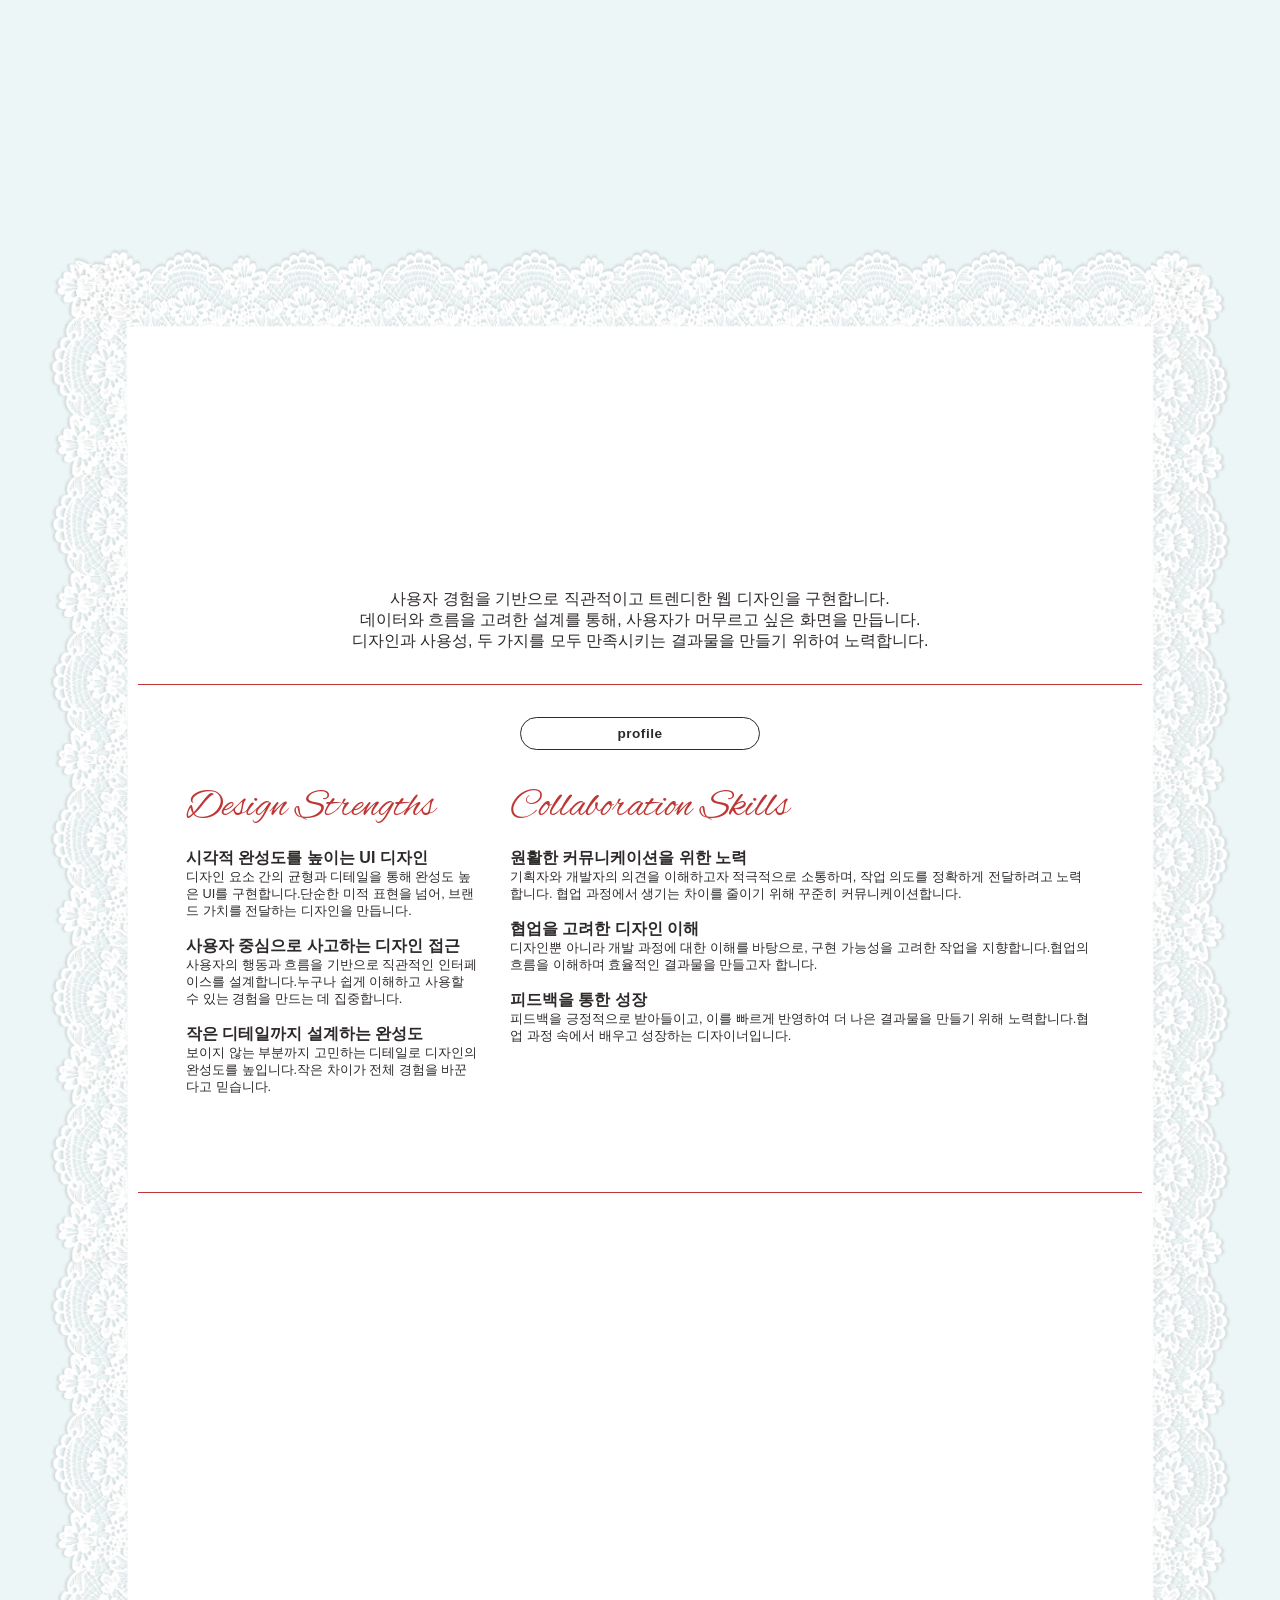
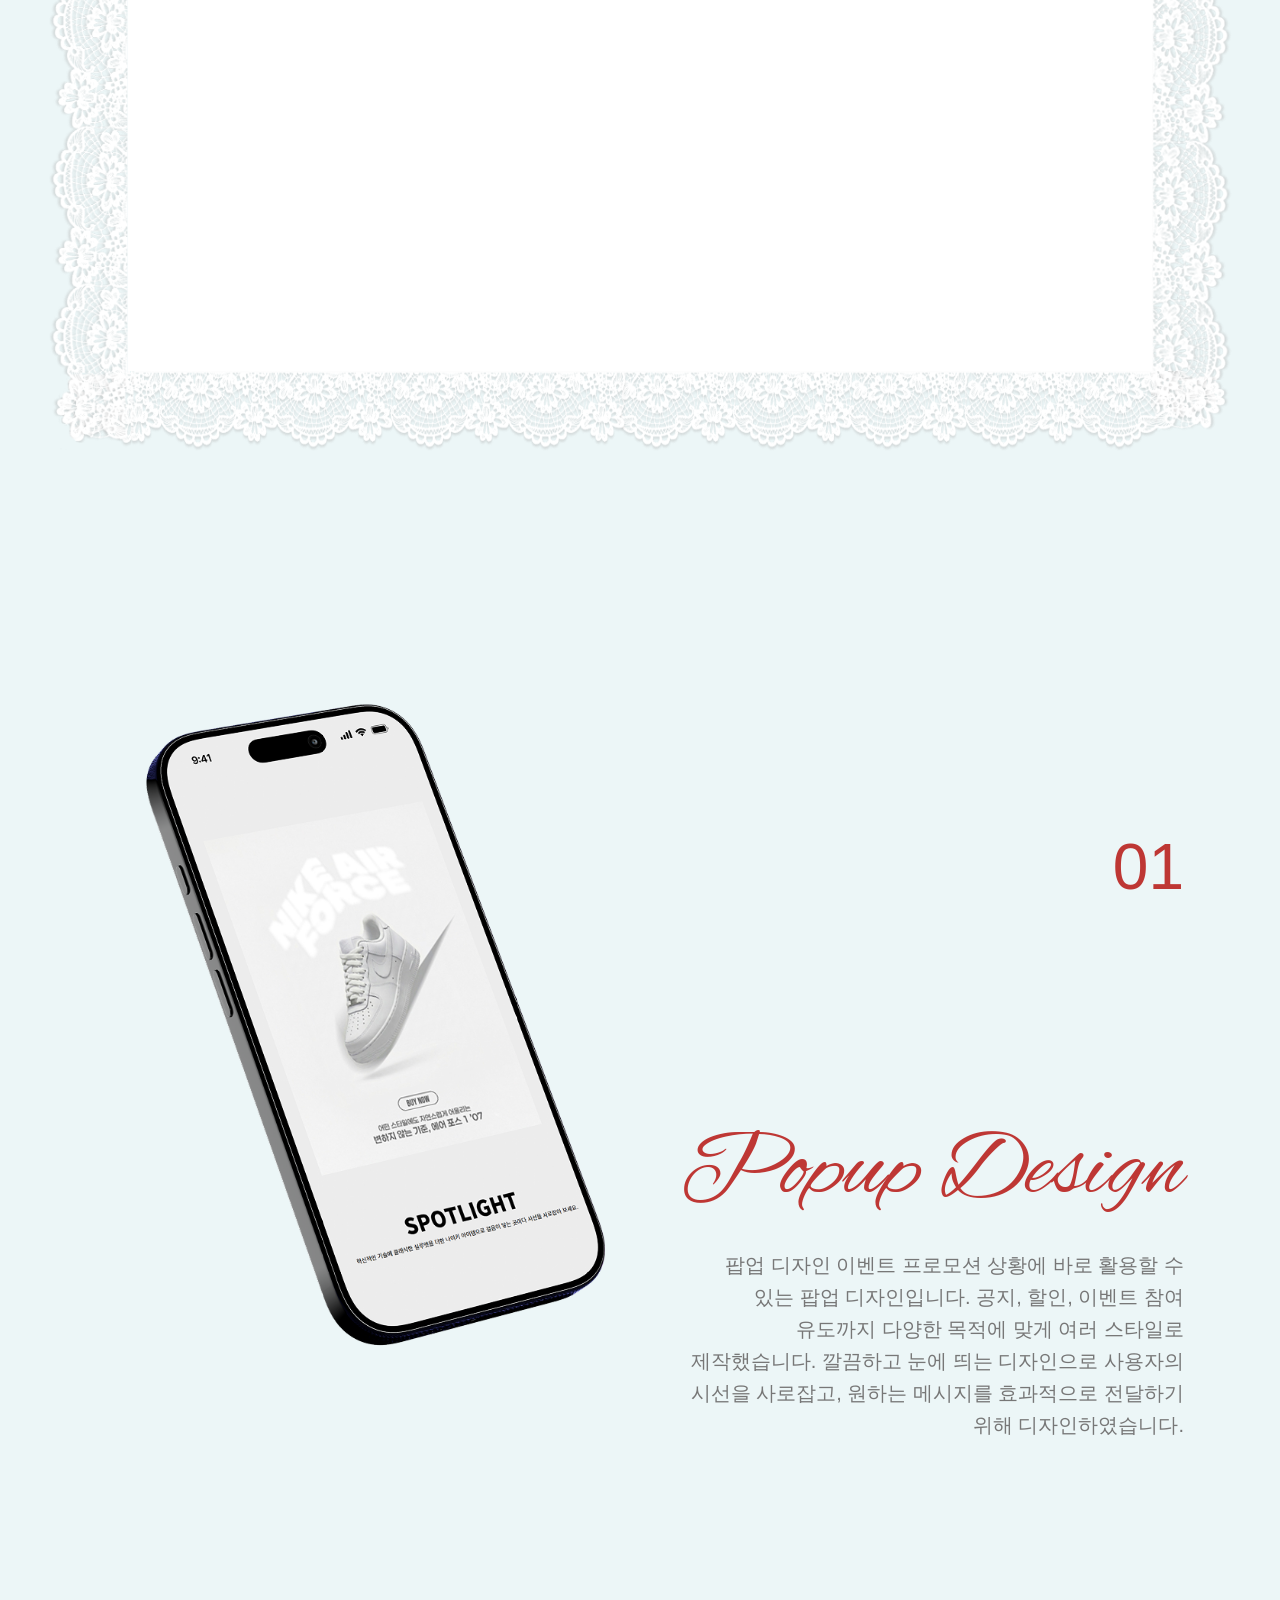
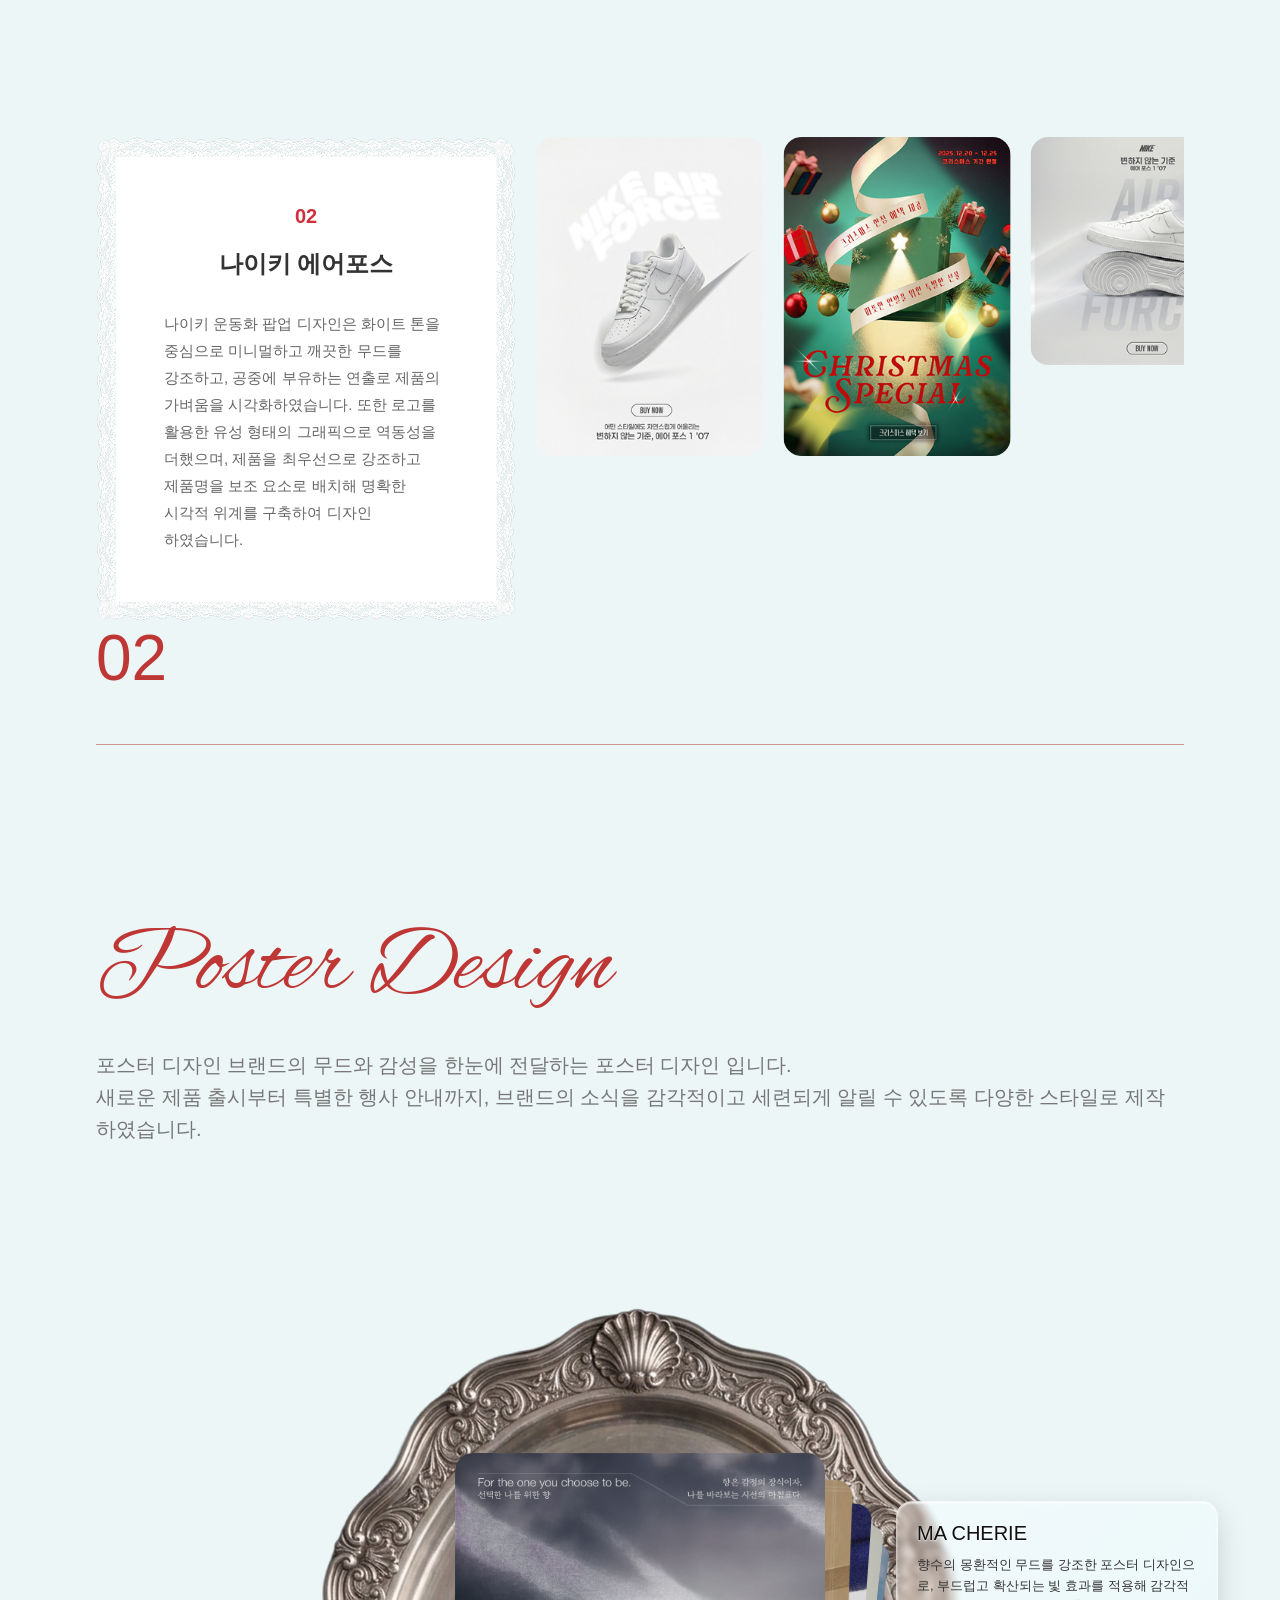
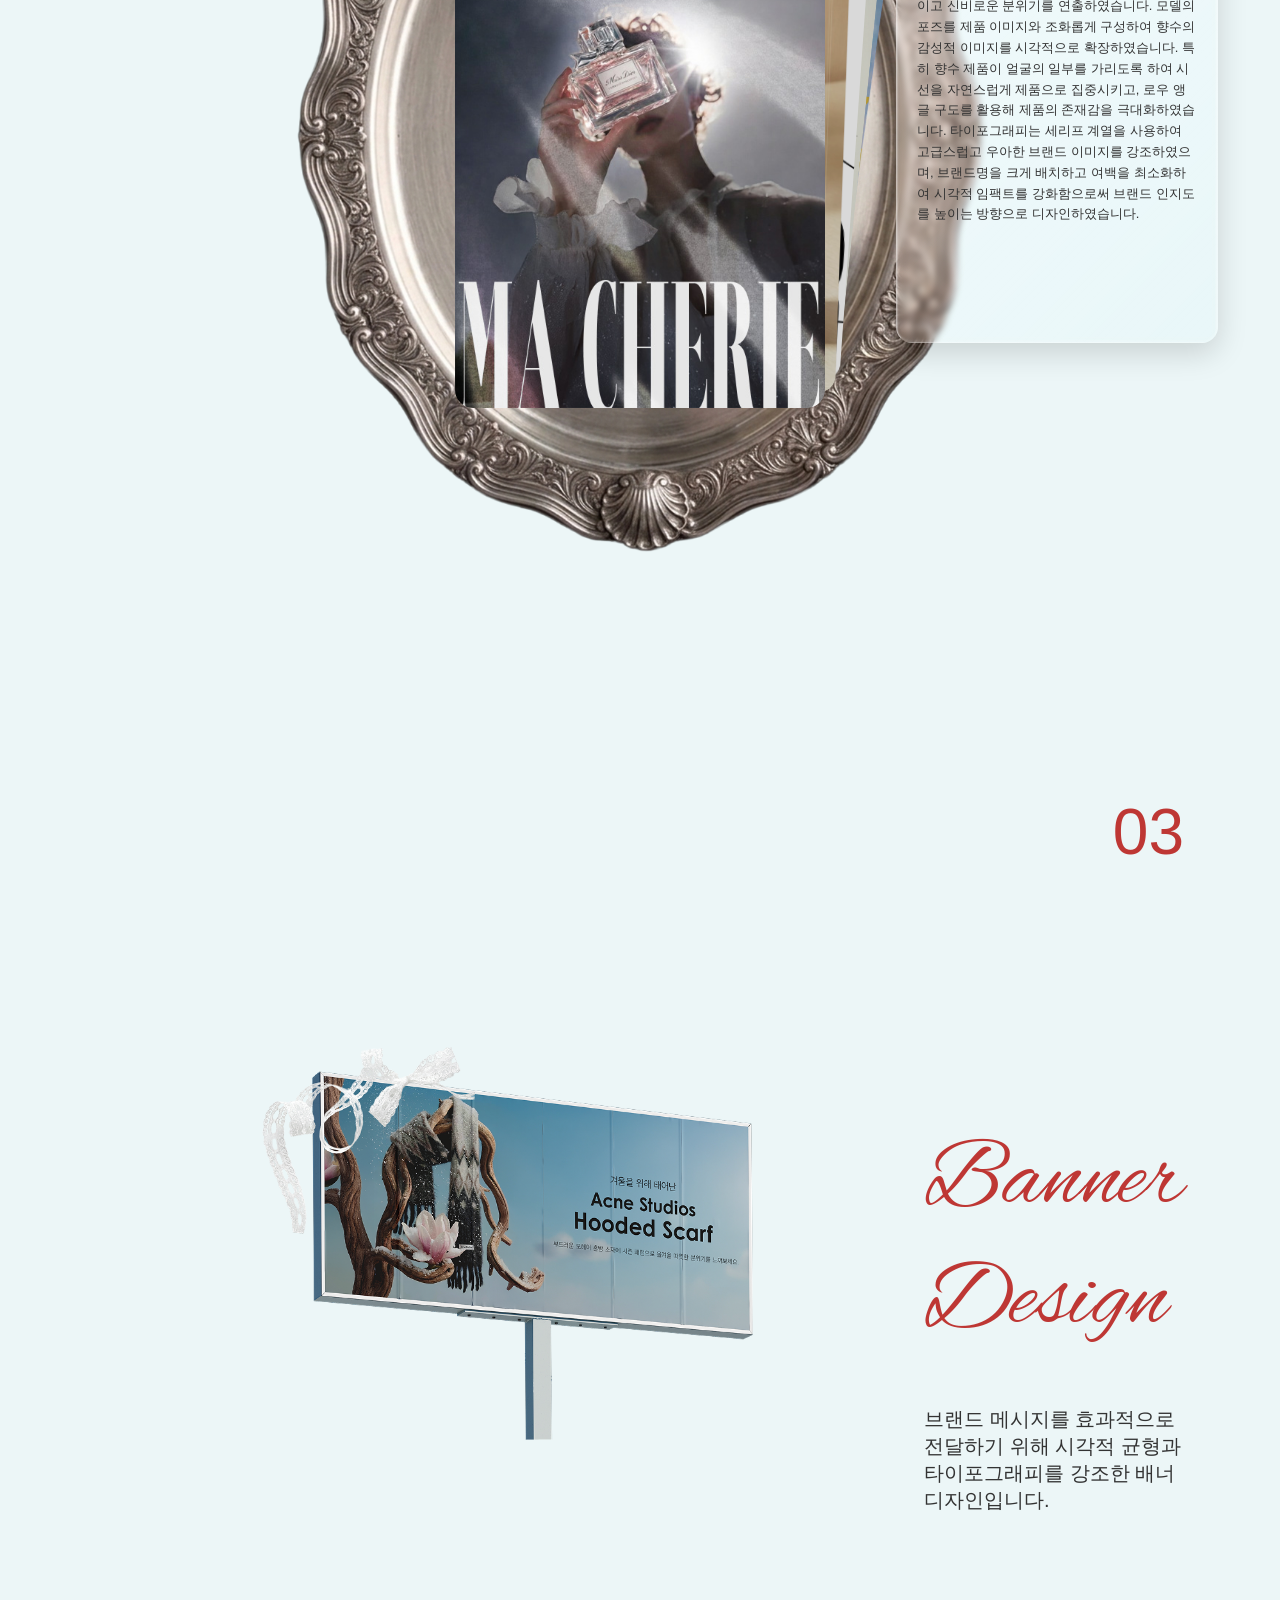
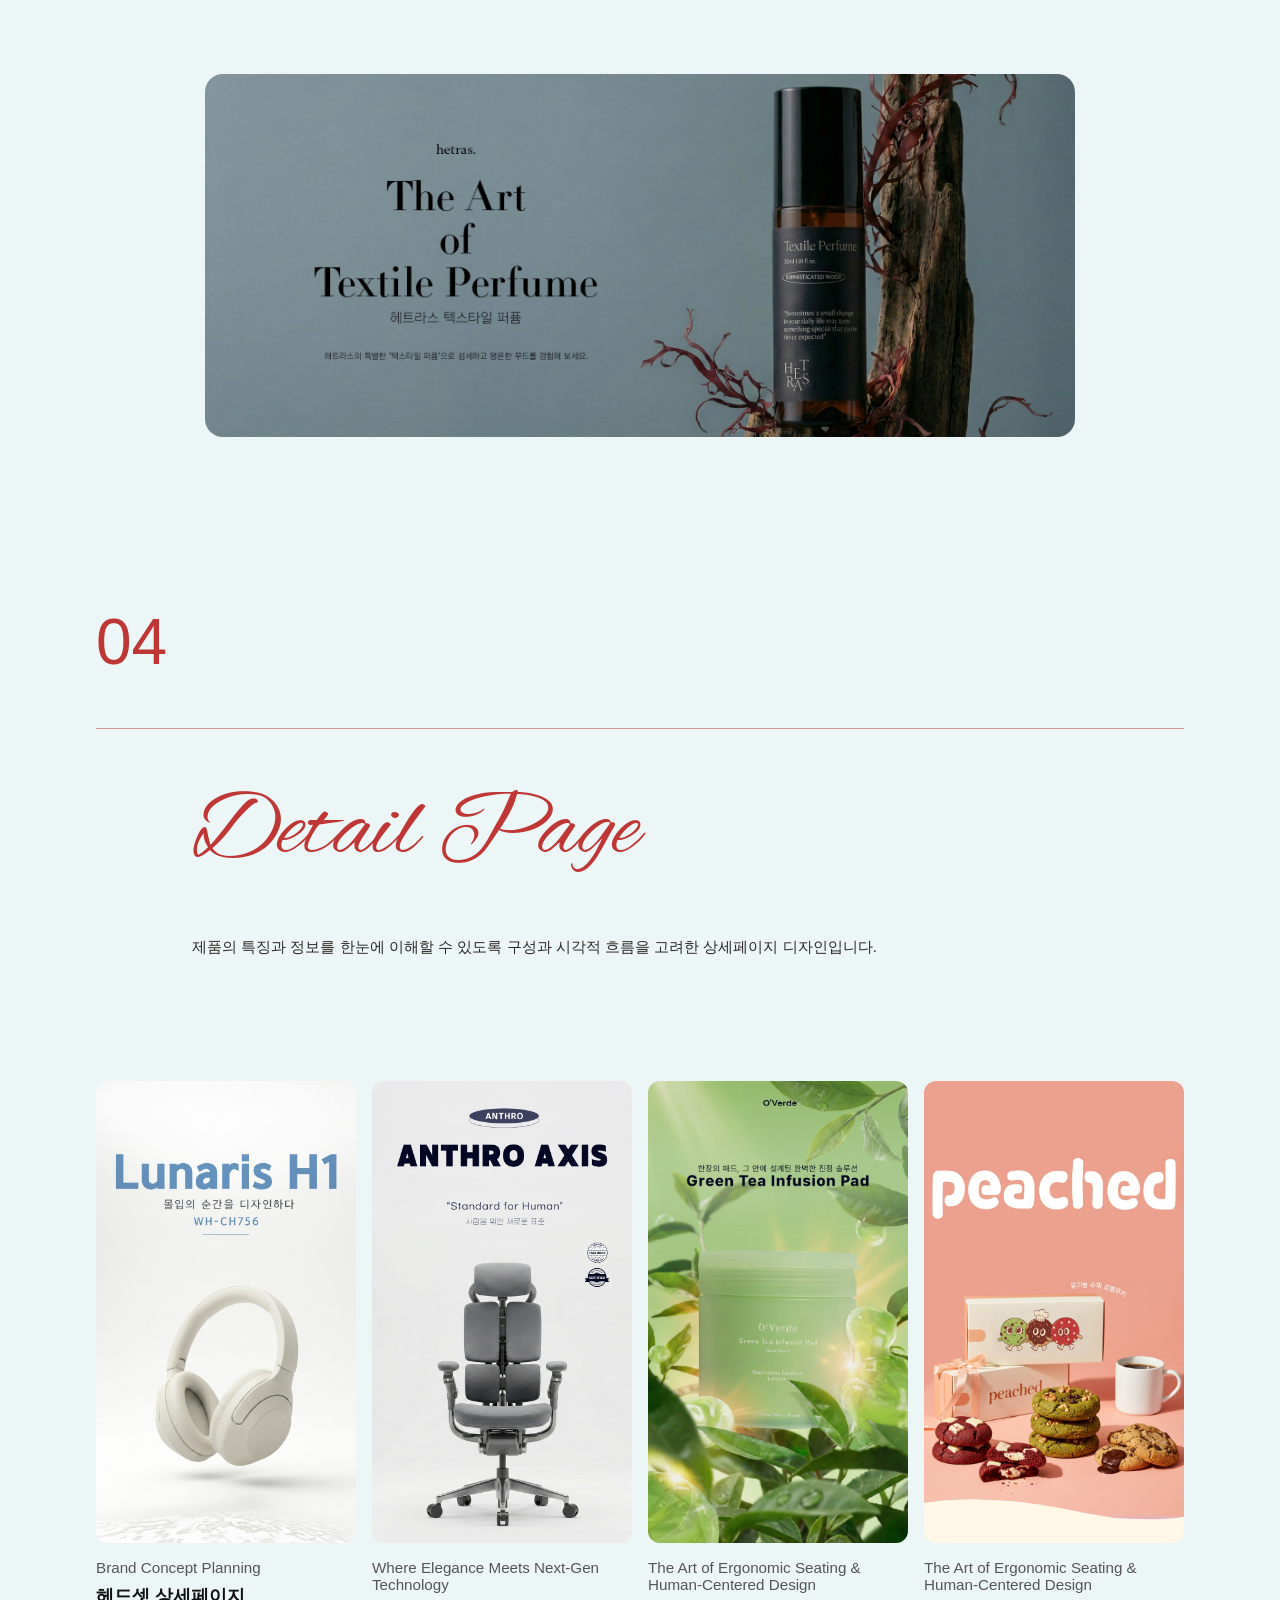
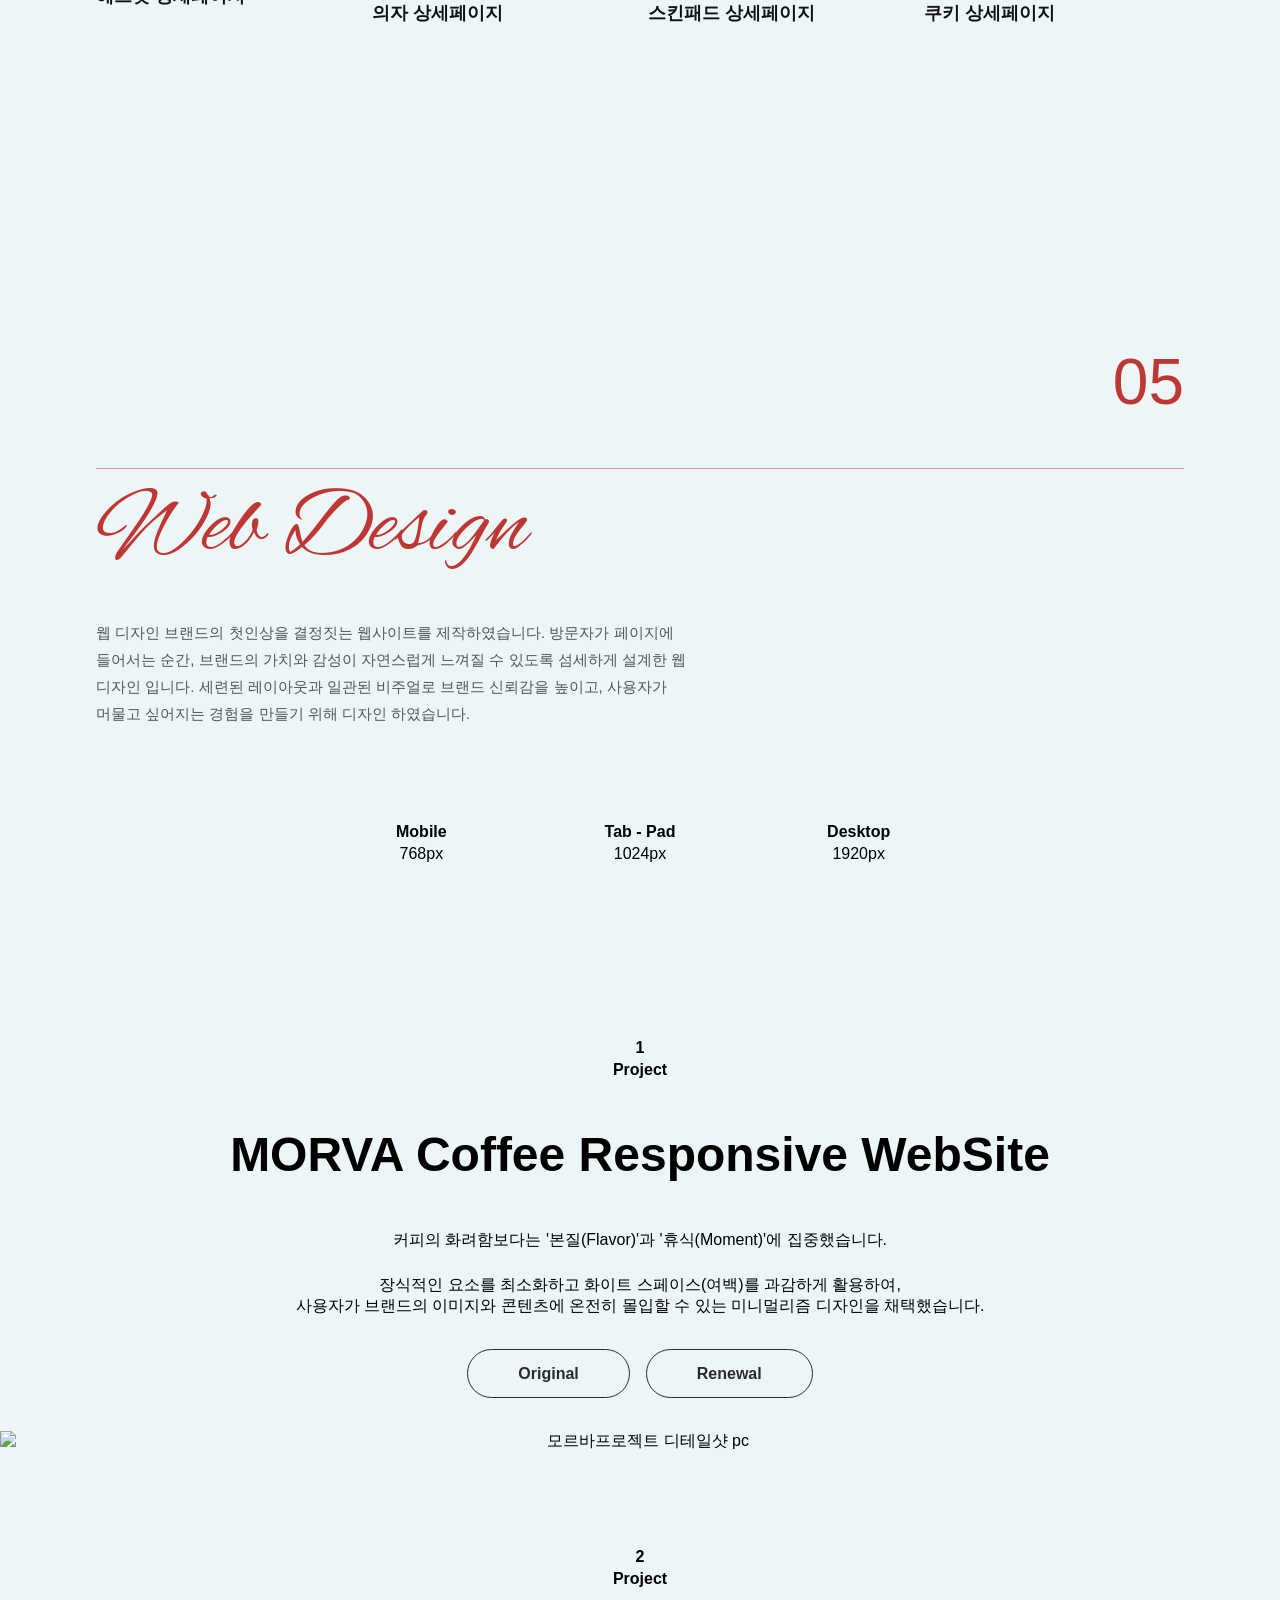
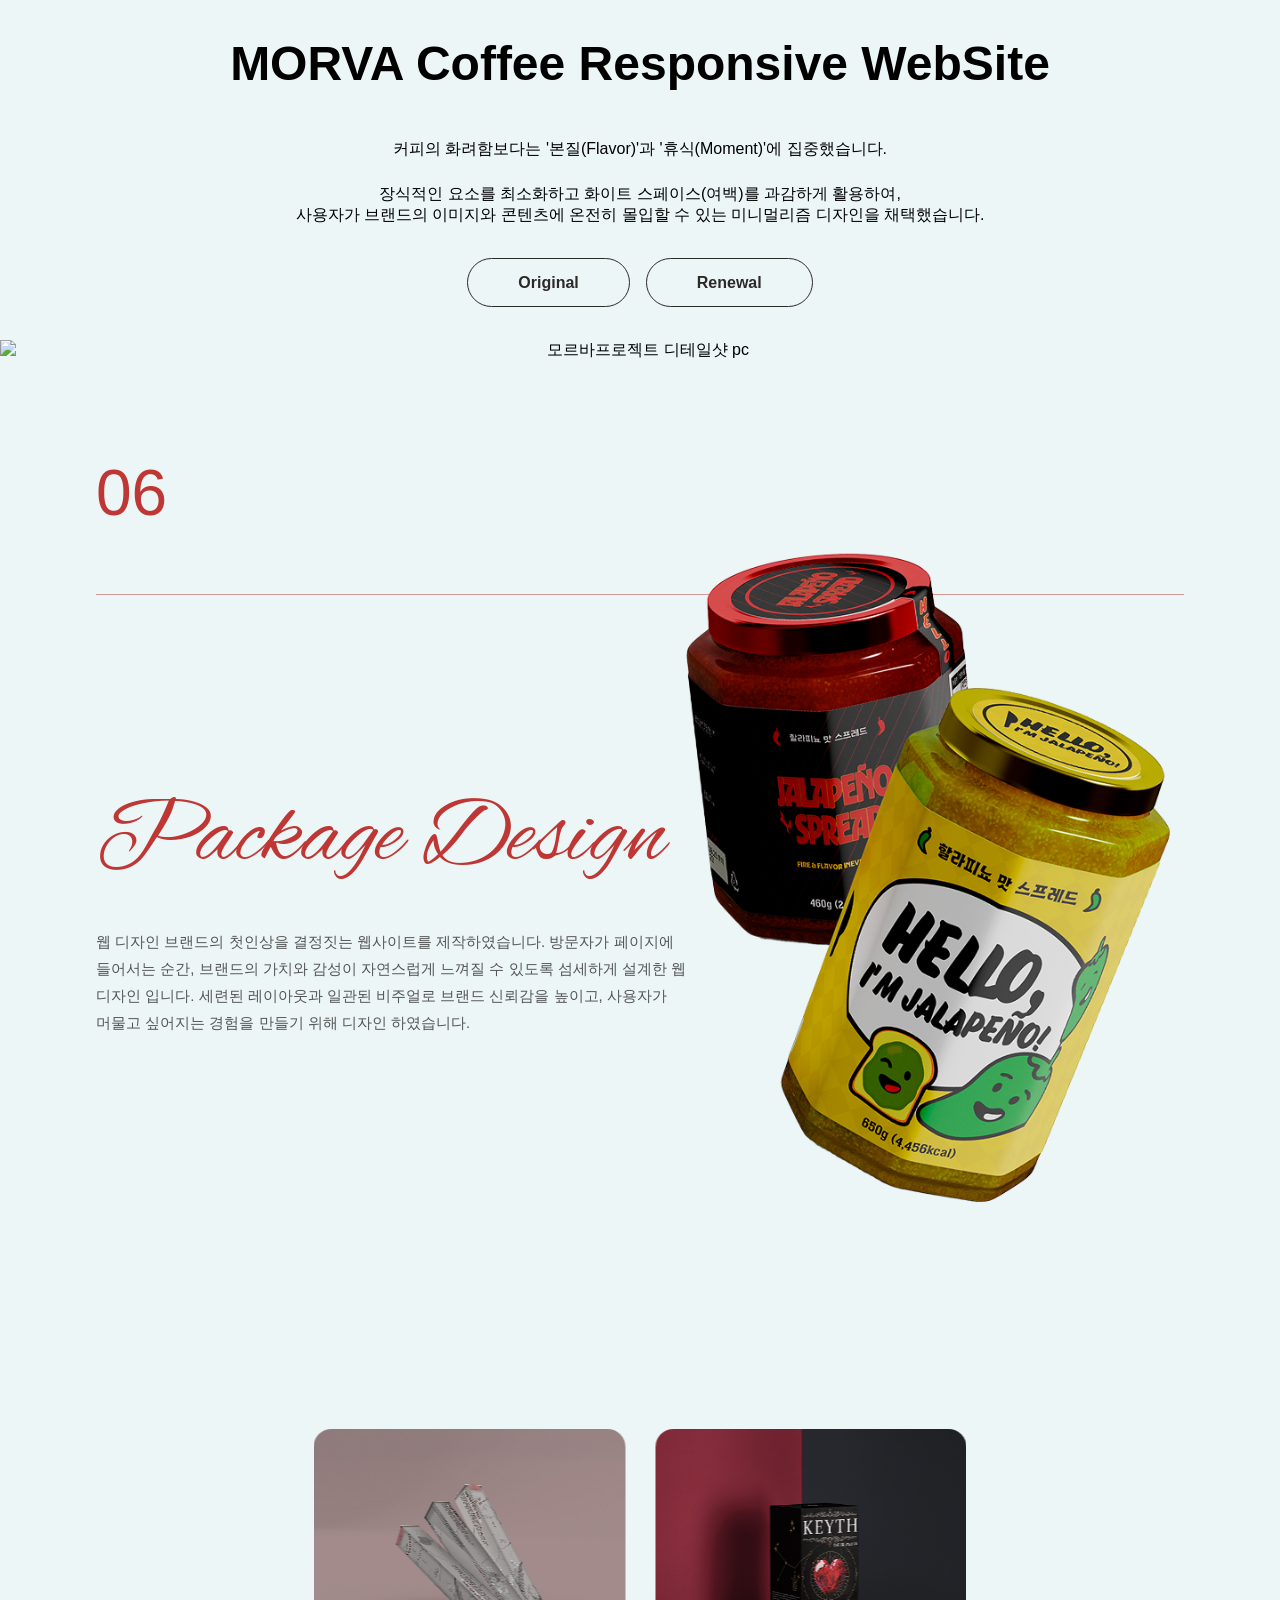
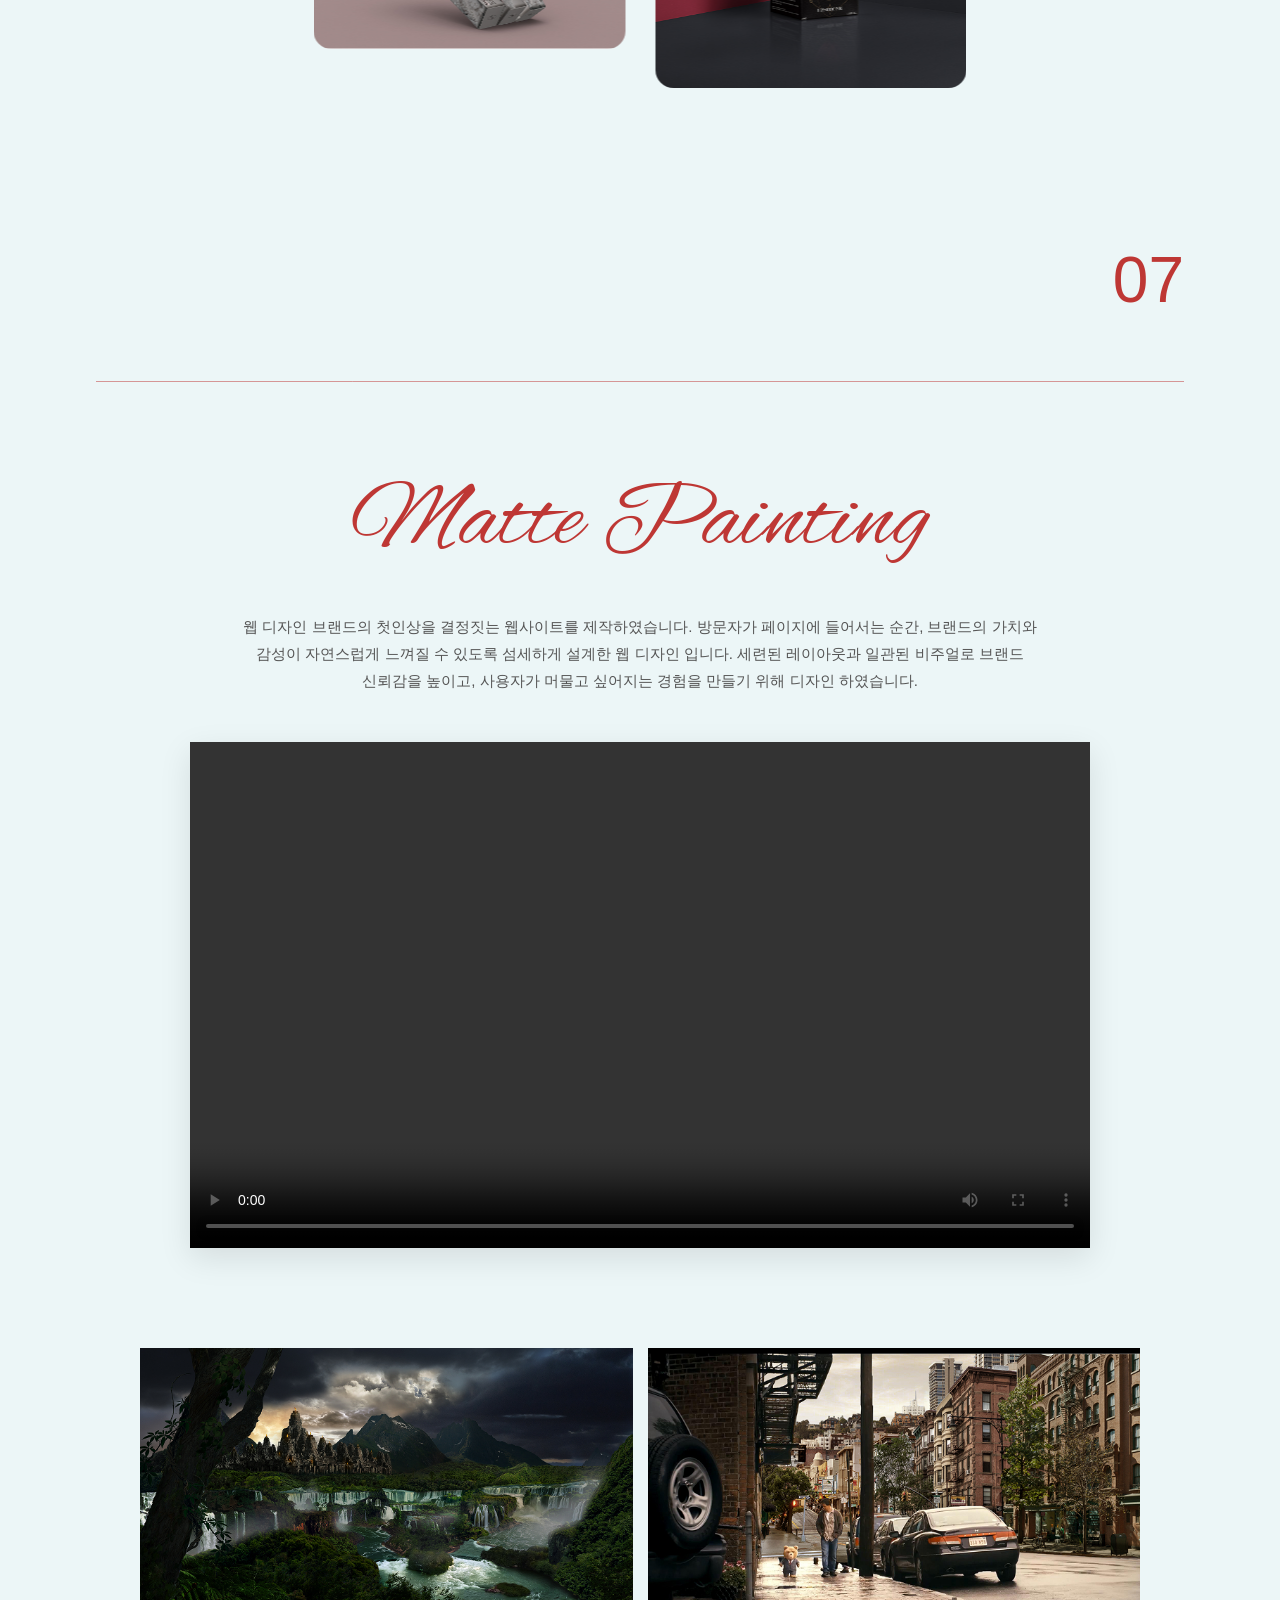
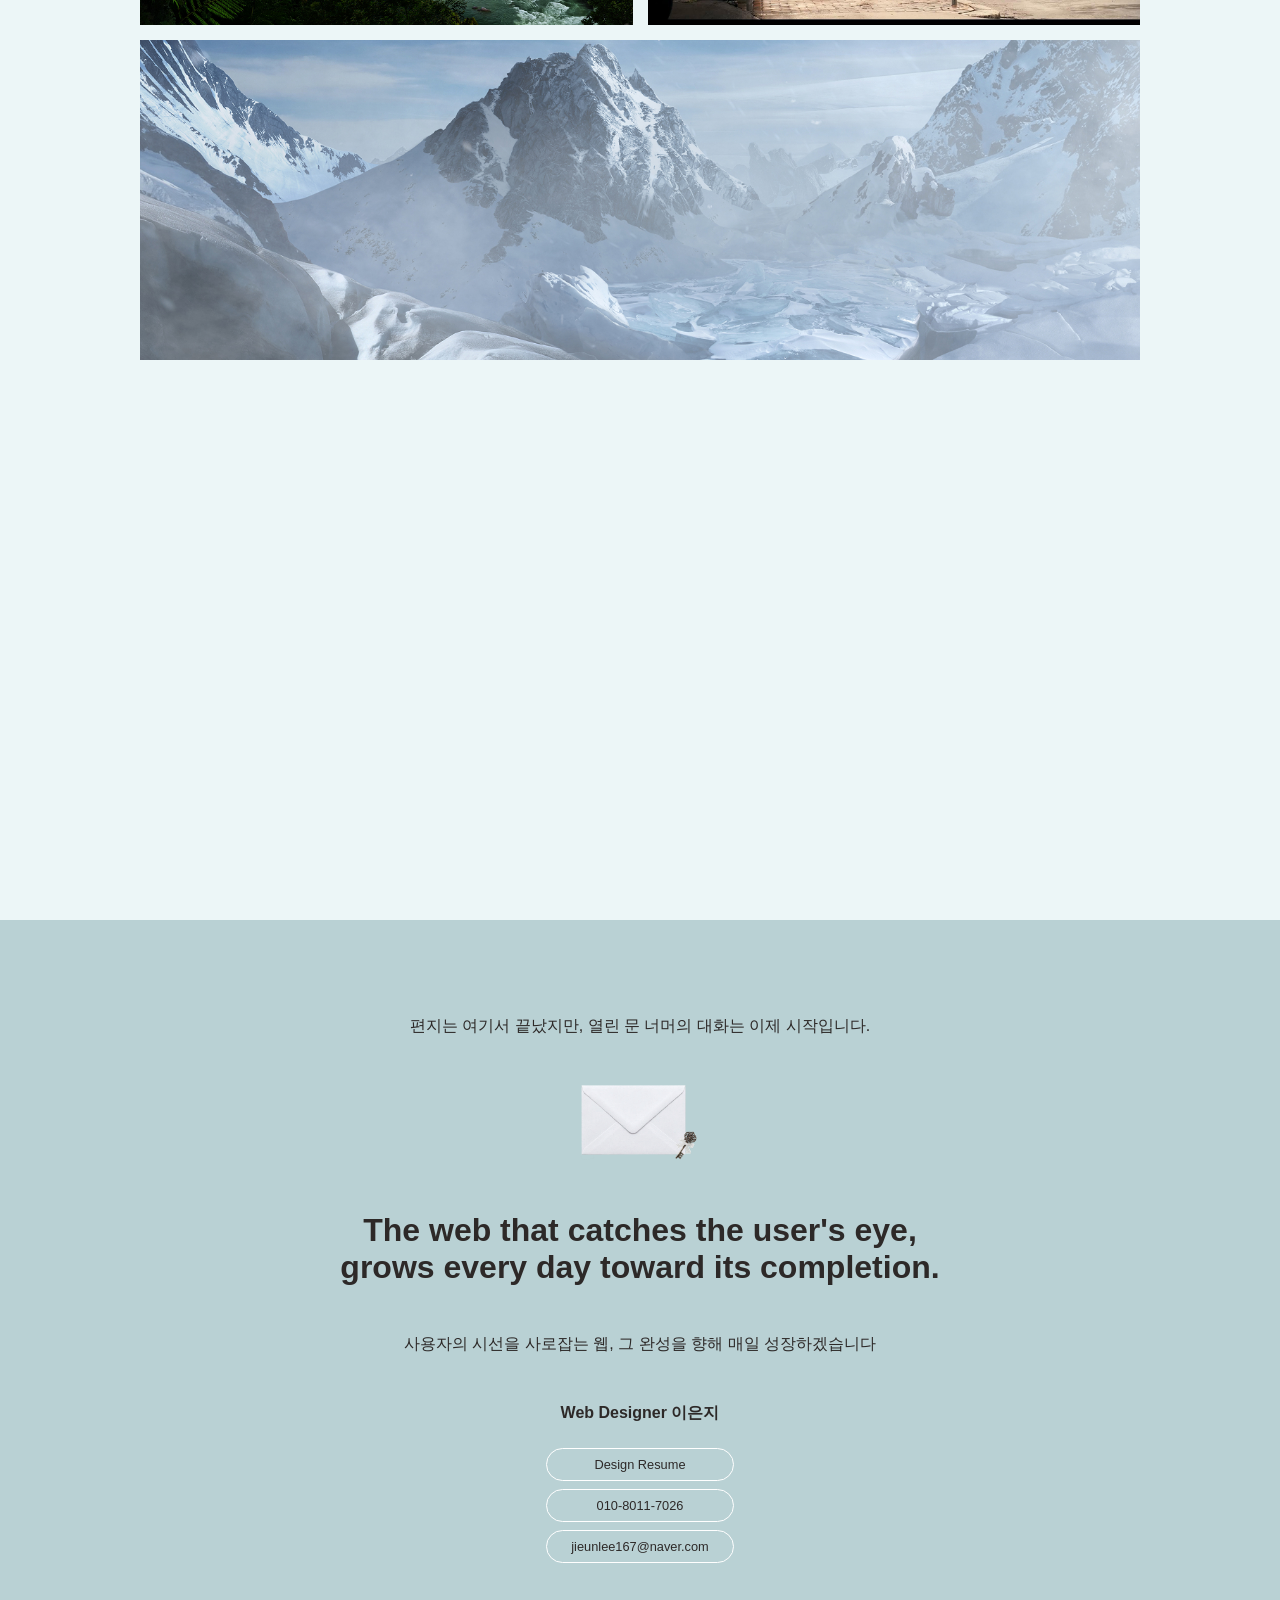
==== commit 706f93c4: "반응형 하기" ====
--- a/index.html
+++ b/index.html
@@ -122,6 +122,9 @@
                     <div class="modal-body">
                         <div class="font-row">
                             <div class="font-label">Point</div>
+                        </div>
+                        <div class="font-row">
+                            <div class="font-label"></div>
                             <div class="font-preview preview-alex">Scorpio</div>
                             <div class="font-line"></div>
                             <div class="font-name">[Alex Brush]</div>
@@ -129,10 +132,6 @@
                         </div>
                         <div class="font-row">
                             <div class="font-label">Main</div>
-                            <div class="font-preview preview-angkor">Scorpio</div>
-                            <div class="font-line"></div>
-                            <div class="font-name">[Angkor]</div>
-                            <div class="font-desc">"디자인 요소 간의 균형과 디테일을 통해 완성도 높은 UI를 구현합니다. 단순한 미적 표현을 넘어, 브랜드 가치를 전달하는 디자인을 만듭니다."</div>
                         </div>
                         <div class="font-row">
                             <div class="font-label"></div> <div class="font-preview preview-suit">Scorpio</div>
@@ -671,96 +670,35 @@
             </div>
         </section>
 
-        <div class="slider-wrapper">
-            <div class="slider-track" id="sliderTrack">
+        <div class="swiper bannermySwiper">
+            <div class="swiper-wrapper">
+            <div class="swiper-slide bannerim"><img src="./img/Scarf-banne.jpg" alt="스카프 배너"></div>
+            <div class="swiper-slide bannerim"><img src="./img/Perfume-Banner.jpg" alt="향수 배너"></div>
+            <div class="swiper-slide bannerim"><img src="./img/BlackFriday-Banner.jpg" alt="블랙프라이데이 배너"></div>
+            <div class="swiper-slide bannerim"><img src="./img/Pimawon-Banner.jpg" alt="피마원 배너"></div>
+            <div class="swiper-slide bannerim"><img src="./img/Christmas-Banner.jpg" alt="크리스마스 배너"></div>
+            <div class="swiper-slide bannerim"><img src="./img/Adidas-Banner.jpg" alt="아디다스 배너"></div>
+        </div>
+             <script>
+                var swiper = new Swiper(".bannermySwiper", {
+                spaceBetween: 30,
+                centeredSlides: false,
+                autoplay: {
+                    delay: 3500,
+                    disableOnInteraction: false,
+                },
+                pagination: {
+                    el: ".swiper-pagination",
+                    clickable: true,
+                },
                 
-                <div class="slide">
-                    <div class="poster-image">
-                        <img src="./img/Scarf-banne.jpg" alt="Hooded Scarf 배너">
-                    </div>
-                    <div class="slide-info">
-                        <div class="info-title">
-                            <h3>HOODED SCARF<br>신제품 홍보 배너</h3>
-                        </div>
-                        <div class="info-desc">
-                            <p>블랙프라이데이기념 상품을 홍보하기 위하여 제작하였습니다. 블랙프라이데이기념 상품을 홍보하기 위하여 제작하였습니다. 블랙프라이데이기념 상품을 홍보하기 위하여 제작하였습니다.</p>
-                        </div>
-                    </div>
-                </div>
-
-                <div class="slide">
-                    <div class="poster-image">
-                        <img src="./img/Perfume-Banner.jpg" alt="Perfume 배너">
-                    </div>
-                    <div class="slide-info">
-                        <div class="info-title">
-                            <h3>hetras<br>신제품 홍보 배너</h3>
-                        </div>
-                        <div class="info-desc">
-                            <p>하기시러</p>
-                        </div>
-                    </div>
-                </div>
-
-                <div class="slide">
-                    <div class="poster-image">
-                        <img src="./img/BlackFriday-Banner.jpg" alt="Black Friday 배너">
-                    </div>
-                    <div class="slide-info">
-                        <div class="info-title">
-                            <h3>black friday<br>세일 홍보 배너</h3>
-                        </div>
-                        <div class="info-desc">
-                            <p>하기싫어</p>
-                        </div>
-                    </div>
-                </div>
-
-                <div class="slide">
-                    <div class="poster-image">
-                        <img src="./img/Pimawon-Banner.jpg" alt="pimawon 배너">
-                    </div>
-                    <div class="slide-info">
-                        <div class="info-title">
-                            <h3>pimawon<br>신제품 홍보 배너</h3>
-                        </div>
-                        <div class="info-desc">
-                            <p>하기싫어</p>
-                        </div>
-                    </div>
-                </div>
-
-                <div class="slide">
-                    <div class="poster-image">
-                        <img src="./img/Christmas-Banner.jpg" alt="christmas 배너">
-                    </div>
-                    <div class="slide-info">
-                        <div class="info-title">
-                            <h3>christmas<br>이벤트 홍보 배너</h3>
-                        </div>
-                        <div class="info-desc">
-                            <p>하기싫어</p>
-                        </div>
-                    </div>
-                </div>
-
-                <div class="slide">
-                    <div class="poster-image">
-                        <img src="./img/Adidas-Banner.jpg" alt="Adidas 배너">
-                    </div>
-                    <div class="slide-info">
-                        <div class="info-title">
-                            <h3>Adidas<br>신제품 홍보 배너</h3>
-                        </div>
-                        <div class="info-desc">
-                            <p>하기싫어</p>
-                        </div>
-                    </div>
-                </div>
-
-            </div>
+                });
+            </script>
+       
+
         </div>
     </div>
+</div>
     
 
 <!-- 상세페이지 -->
@@ -793,7 +731,7 @@
                     <img src="./img/Headset-DetailPage-thumb.jpg" alt="헤드셋 디테일페이지 섬네일">
                 </figure>
                 <h4>Brand Concept Planning</h4>
-                <h5 class="fwb">기획부터 비주얼 완성까지, 직접 설계한 로션 상세페이지</h5>
+                <h5 class="fwb">헤드셋 상세페이지</h5>
             </a>
         </div>
         
@@ -803,7 +741,7 @@
                     <img src="./img/Chair-DetailPage-thumb.jpg" alt="의자 디테일페이지 섬네일">
                 </figure>
                 <h4>Where Elegance Meets Next-Gen Technology</h4>
-                <h5 class="fwb">기술과 감각의 공존, 직접 설계한 무선 헤드셋 상세페이지</h5>
+                <h5 class="fwb">의자 상세페이지</h5>
             </a>
         </div>
 
@@ -813,7 +751,7 @@
                     <img src="./img/Cosmetics-DetailPage-thumb.jpg" alt="스킨패드 디테일페이지 섬네일">
                 </figure>
                 <h4>The Art of Ergonomic Seating & Human-Centered Design</h4>
-                <h5 class="fwb">업무의 질을 바꾸는 설계, 직접 기획한 프리미엄 오피스 체어 상세페이지</h5>
+                <h5 class="fwb">스킨패드 상세페이지</h5>
             </a>
         </div>
 
@@ -823,7 +761,7 @@
                     <img src="./img/Cookies-DetailPage-thumb.jpg" alt="쿠키 디테일페이지 섬네일">
                 </figure>
                 <h4>The Art of Ergonomic Seating & Human-Centered Design</h4>
-                <h5 class="fwb">업무의 질을 바꾸는 설계, 직접 기획한 프리미엄 오피스 체어 상세페이지</h5>
+                <h5 class="fwb">쿠키 상세페이지</h5>
             </a>
         </div>
 
@@ -850,15 +788,65 @@
                         웹 디자인 브랜드의 첫인상을 결정짓는 웹사이트를 제작하였습니다. 방문자가 페이지에 들어서는 순간, 브랜드의 가치와 감성이 자연스럽게 느껴질 수 있도록 섬세하게 설계한 웹 디자인 입니다. 세련된 레이아웃과 일관된 비주얼로 브랜드 신뢰감을 높이고, 사용자가 머물고 싶어지는 경험을 만들기 위해 디자인 하였습니다.
                     </p>
                 </div>
-                <a href="#" style="text-decoration: none;">
-                <button class="web-custom-btn">web</button>
-                </a>
-                <a href="#" style="text-decoration: none;">
-                <button class="web-custom-btn">figma</button>
-                </a>
-            <div class="web-co"></div>
-    </div>
-
+               
+        </div>
+            
+        <!-- <div class="web-co">
+                <img src="" alt="">
+
+            </div> -->
+    
+                
+            <ul class="responsive-icon">
+                    <li>
+                        <h5 class="ani1">mobile</h5>
+                        <p class="ani1">768px</p>
+                    </li>
+                    <li>
+                        <h5 class="ani1">tab - pad</h5>
+                        <p class="ani1">1024px</p>
+                    </li>
+                    <li>
+
+                        <h5 class="ani1">desktop</h5>
+                        <p class="ani1">1920px</p>
+                    </li>
+                </ul>
+            </div>
+            <div class="project-content">
+                <div class="common-frame">
+                    <h3 class="ani1"><span>1</span>Project</h3>
+                    <h4 class="ani1">MORVA Coffee Responsive WebSite</h4>
+                    <p class="fwb ani1">커피의 화려함보다는 '본질(Flavor)'과 '휴식(Moment)'에 집중했습니다.</p>
+                    <p class="ani1">장식적인 요소를 최소화하고 화이트 스페이스(여백)를 과감하게 활용하여,<br> 사용자가 브랜드의 이미지와 콘텐츠에 온전히 몰입할 수 있는 미니멀리즘 디자인을 채택했습니다.</p>
+                </div>
+                <ul class="project-sticky">
+                    <li><a href="#">Original</a></li>
+                    <li><a href="#">Renewal</a></li>
+                </ul>
+                <figure class="project-detail">
+                    <img src="./img/moov_pc.jpg" alt="모르바프로젝트 디테일샷 pc" class="pc">
+                    <img src="./img/moov_tab.jpg" alt="모르바프로젝트 디테일샷 mobile" class="mo">
+                </figure>
+            </div>
+            <div class="project-content">
+                <div class="common-frame">
+                    <h3 class="ani1"><span>2</span>Project</h3>
+                    <h4 class="ani1">MORVA Coffee Responsive WebSite</h4>
+                    <p class="fwb ani1">커피의 화려함보다는 '본질(Flavor)'과 '휴식(Moment)'에 집중했습니다.</p>
+                    <p class="ani1">장식적인 요소를 최소화하고 화이트 스페이스(여백)를 과감하게 활용하여,<br> 사용자가 브랜드의 이미지와 콘텐츠에 온전히 몰입할 수 있는 미니멀리즘 디자인을 채택했습니다.</p>
+                </div>
+                <ul class="project-sticky">
+                    <li><a href="#">Original</a></li>
+                    <li><a href="#">Renewal</a></li>
+                </ul>
+                <figure class="project-detail">
+                    <img src="./img/moov_pc.jpg" alt="모르바프로젝트 디테일샷 pc" class="pc">
+                    <img src="./img/moov_tab.jpg" alt="모르바프로젝트 디테일샷 mobile" class="mo">
+                </figure>
+            </div>
+    
+        </div>
 
 
 
@@ -891,8 +879,51 @@
                 <img src="./img/pak.png" alt="할라피뇨 스프레드 패키지" class="absolute-floating-image">
                 
             </div>
-
-            
+              <div class="swiper package-Swiper">
+                <div class="swiper-wrapper">
+                <div class="swiper-slide pkg"><img src="./img/pak-1.jpg" alt="패키지 디자인 1"></div>
+                <div class="swiper-slide pkg"><img src="./img/pak-2.jpg" alt="패키지 디자인 2"></div>
+                <div class="swiper-slide pkg"><img src="./img/pak-3.jpg" alt="패키지 디자인 3"></div>
+                <div class="swiper-slide pkg"><img src="./img/pak-4.jpg" alt="패키지 디자인 4"></div>
+                <div class="swiper-slide pkg"><img src="./img/pak-5.jpg" alt="패키지 디자인 5"></div>
+                <div class="swiper-slide pkg"><img src="./img/pak-6.jpg" alt="패키지 디자인 6"></div>
+                <div class="swiper-slide pkg"><img src="./img/pak-7.jpg" alt="패키지 디자인 7"></div>
+                </div>
+                
+            </div>      
+            <script>
+                var swiper = new Swiper(".package-Swiper", {
+                slidesPerView: 2.5,
+                spaceBetween: 30,
+                autoplay: {
+                    delay: 2500,
+                    disableOnInteraction: false,
+                },
+                loop: true,
+                pagination: {
+                    el: ".swiper-pagination",
+                    clickable: true,
+                },
+                breakpoints: {
+                    320: {
+                        slidesPerView: 1,
+                        spaceBetween: 20,
+                    },
+                    768: {
+                        slidesPerView: 1.5,
+                        spaceBetween: 25,
+                    },
+                    1024: {
+                        slidesPerView: 2,
+                        spaceBetween: 30,
+                    },
+                    1440: {
+                        slidesPerView: 2.5,
+                        spaceBetween: 30,
+                    },
+                },
+                });
+            </script>
         
     </section>
 
@@ -953,17 +984,24 @@
 
 
 
-<footer>
-    <div class="common-fram">
-        <p>편지는 여기서 끝났지만, 열린 문 너머의 대화는 이제 시작입니다.</p>
-        <figure>
-            <img src="./img/" alt="">
-        </figure>
-    </div>
-</footer>
-
-
-
+
+
+<div class="contact" id="sec8">
+            <div class="common-frame">
+                <p>편지는 여기서 끝났지만, 열린 문 너머의 대화는 이제 시작입니다.</p>
+                <figure class="pro-img ">
+                    <img src="./img/pop.png" alt="웹디자이너 이은지">
+                </figure>
+                <h2 class="ani1">The web that catches the user's eye,<br>grows every day toward its completion.</h2>
+                <p class="ani1">사용자의 시선을 사로잡는 웹, 그 완성을 향해 매일 성장하겠습니다</p>
+                <h3>Web Designer 이은지</h3>
+                <ul class="contact-menu">
+                    <li class="ani1"><a href="#">Design Resume</a></li>
+                    <li class="ani1"><a href="tel:01080117026">010-8011-7026</a></li>
+                    <li class="ani1"><a href="mailto:jieunlee167@naver.com">jieunlee167@naver.com</a></li>
+                </ul>
+            </div>
+        </div>
 
 
 
--- a/css/index.css
+++ b/css/index.css
@@ -966,7 +966,7 @@
     display: flex;
     align-items: center;
     gap: 20rem;
-   
+    margin-bottom: 10rem;
     
 }
 
@@ -993,9 +993,8 @@
 }
 
 
-.billboard-container {
-    flex: 1; 
-    max-width: 600px; 
+.bannermySwiper {
+    max-width: 80%;
 }
 
 .billboard-image {
@@ -1030,63 +1029,7 @@
 }
 
 
-/* 슬라이더  */
-.slider-wrapper {
-    overflow: hidden;
-    width: 80%;
-    margin: 0 auto;
-    margin-top: 5rem;
-}
-
-
-.slider-track {
-    display: flex; 
-    width: 100%;
-    
-}
-
-
-.slide {
-    flex: 0 0 100%; 
-    width: 100%;
-}
-
-
-.poster-image img {
-    width: 100%;
-    height: auto;
-    display: block;
-}
-
-
-.slide-info {
-    display: flex;
-    justify-content: space-between;
-    align-items: flex-start;
-    padding: 20px 0; 
-    gap: 40px;
-}
-
-.info-title {
-    flex: 0 0 auto;
-}
-
-.info-title h3 {
-    font-size: 20px;
-    font-weight: 700;
-    line-height: 1.4;
-}
-
-.info-desc {
-    flex: 1; 
-}
-
-.info-desc p {
-    font-size: 14px;
-    line-height: 1.6;
-    color: #555;
-    word-break: keep-all; 
-}
+
 /* 상세페이지 [base64]*/
 .Detail-title {
     text-align: start;
@@ -1185,7 +1128,7 @@
 
 .detail{
     margin-top: 6rem;
-    margin-bottom: 6rem;
+
 }
 
 .detail h2+p{
@@ -1319,16 +1262,16 @@
     line-height: 140%;
 }
 
- 
+ /* 웹디자인----------------------------------------------------------------------------------------------------------------------- */
 
 /* 기본 버튼 스타일 */
 .web-custom-btn {
   padding: 15px 50px; 
   min-width: 150px; 
   border-radius: 50px; 
-  border: 1px solid #333; 
-  background-color: #eef5f6; 
-  color: #333; 
+  border: 1px solid #2D2928; 
+  background-color: #ECF6F7; 
+  color: #2D2928; 
   font-size: 16px;
   font-weight: bold; 
   cursor: pointer; 
@@ -1342,6 +1285,208 @@
   border-color: #BE3734; 
 }
 
+/* 킾------------------------------- */
+
+.project h2{
+    font-size:5rem;
+    font-weight: 700;
+    margin-bottom: 1rem;
+    text-align: center;
+}
+.project h2+p{
+    font-size:3rem;
+    margin-bottom: 3rem;
+    text-align: center;
+}
+.project h2+p+p{
+    margin-bottom: 3rem;
+    text-align: center;
+}
+.ptitle{
+    margin-top: 4rem;
+    margin-bottom: 2rem;
+    text-align: center;
+    font-weight: 700;
+}
+.responsive-icon{
+    display: flex;
+    justify-content: center;
+    gap:1rem;
+    text-align: center;
+    width:50%;
+    margin:5rem auto;
+}
+.responsive-icon li{
+    flex:1;
+}
+.responsive-icon li h5{
+    font-weight: 700;
+    margin-top: 1rem;
+    margin-bottom: 0.25rem;
+    text-transform: capitalize;
+}
+.mo{display: none;}
+.pc{display: block;}
+
+.project>.common-frame{
+    margin-bottom: 6rem;
+}
+.project-content{
+    background-color: #ECF6F7;
+    padding:6rem 0;
+    text-align: center;
+    padding-bottom: 0;
+}
+.project-content h3{
+    font-weight: 700;
+    display: inline-flex;
+    flex-direction: column;
+    gap:0.25rem;
+    margin-bottom: 3rem;
+}
+.project-content h4{
+    font-size:3rem;
+    font-weight: 700;
+    margin-bottom: 3rem;
+}
+.project-content h4+p{
+    margin-bottom: 1.5rem;
+}
+.project-sticky{
+    display: flex;
+    justify-content: center;
+    gap:1rem;
+    margin-top: 3rem;
+    margin-bottom: 3rem;
+    position: sticky;
+    top:1rem;
+    font-weight: 500;
+}
+.project-sticky a{
+    padding: 15px 50px;
+    min-width: 150px;
+    border-radius: 50px;
+    border: 1px solid #2D2928;
+    background-color: #ECF6F7;
+    color: #2D2928;
+    font-size: 16px;
+    font-weight: bold;
+    cursor: pointer;
+    transition: all 0.3s ease;
+}
+.project-sticky a:hover{
+    background-color: #BE3734;
+    color: #ffffff;
+    border-color: #BE3734;
+}
+
+.contact{
+    background-color: #b9d1d4;
+    color:#2D2928;
+    padding:6rem 0 8rem;
+    text-align: center;
+}
+.contact h1{
+    font-size: calc(100vw / 11);
+    font-weight: 700;
+    margin-bottom: 3rem;
+    position: sticky;
+    top:30vh;
+    left:0;
+    mix-blend-mode: difference;
+    opacity: 0.2;
+}
+.contact h2{
+    font-size: 2rem;
+    font-weight: 700;
+    margin-bottom: 3rem;
+    margin-top: 3rem;
+}
+.contact-menu{
+    display: inline-flex;
+    gap:0.5rem;
+    flex-direction: column;
+}
+.contact-menu a{
+    display: block;
+    padding:0.5rem 1.5rem;
+    font-size: 0.8rem;
+    font-weight: 500;
+    border:1px solid #fff;
+    border-radius: 100px;
+}
+.contact-menu a:hover{
+    background-color: #fff;
+    color:#000;
+}
+
+.contact h3{
+    margin-top: 3rem;
+    font-weight: 700;
+    margin-bottom: 1.5rem;
+}
+.menu-sticky{
+    display: flex;
+    justify-content: center;
+    margin-top: 3rem;
+    position: sticky;
+    left:0;
+    top:-2rem;
+    z-index: 2100;
+}
+.btn-menu{
+    width:4rem;
+    aspect-ratio: 1/1;
+    display: flex;
+    justify-content: center;
+    align-items: center;
+    /* border:1px solid #000; */
+    border-radius: 50%;
+    background-color: #fff;
+    box-shadow: 0 0 10px rgba(0, 0, 0, 0.1);
+    
+    cursor: pointer;
+}
+.btn-menu img {
+    height: 1.2rem;
+    position: sticky;
+    left: 0;
+    top: 0.25rem;
+}
+
+.all-menu{
+    position: fixed;
+    width:300px;
+    padding:50px 30px;
+    left:50%;
+    top:50%;
+    transform:translate(-50%,-50%)scale(0.7);
+    opacity: 0;
+    pointer-events: none;
+    transition:all 0.4s ease 0s;
+    background-color: rgba(255, 255, 255, 0.883);
+    backdrop-filter: blur(10px);
+    z-index: 1000;
+    border-radius: 0.5rem;
+    box-shadow: 0 0 10px rgba(0, 0, 0, 0.1);
+    display: flex;
+    justify-content: center;
+    align-items: center;
+}
+.all-menu.on{
+    transform:translate(-50%,-50%)scale(1);
+    opacity: 1;
+    pointer-events: auto;
+}
+.all-menu-list{
+    font-weight: 700;
+    text-transform: capitalize;
+    text-align: center;
+    display: flex;
+    flex-direction: column;
+    gap:1rem;
+    /* padding:20vh 0; */
+}
 
 /* 패키지 */
 
@@ -1395,8 +1540,32 @@
     width: 600px; 
     z-index: 5; 
 }
-
-
+.pkg img {
+      display: block;
+      width: 100%;
+      height: 100%;
+      object-fit: cover;
+    }
+.package-Swiper {
+    width: 60%;
+    /* margin: 0 auto; */
+}
+.pkg {
+      width: 80%;
+    }
+
+    .pkg:nth-child(2n) {
+      width: 60%;
+    }
+
+    .pkg:nth-child(3n) {
+      width: 40%;
+    }
+
+.pro-img img{
+    margin-top: 3rem;
+    width: 120px;
+}
 
 
 
@@ -1487,7 +1656,7 @@
     display: grid;
     grid-template-columns: 1fr 1fr; 
     gap: 15px; 
-    margin-bottom: 10rem;
+    margin-bottom: 35rem;
 }
 
 .grid-item {
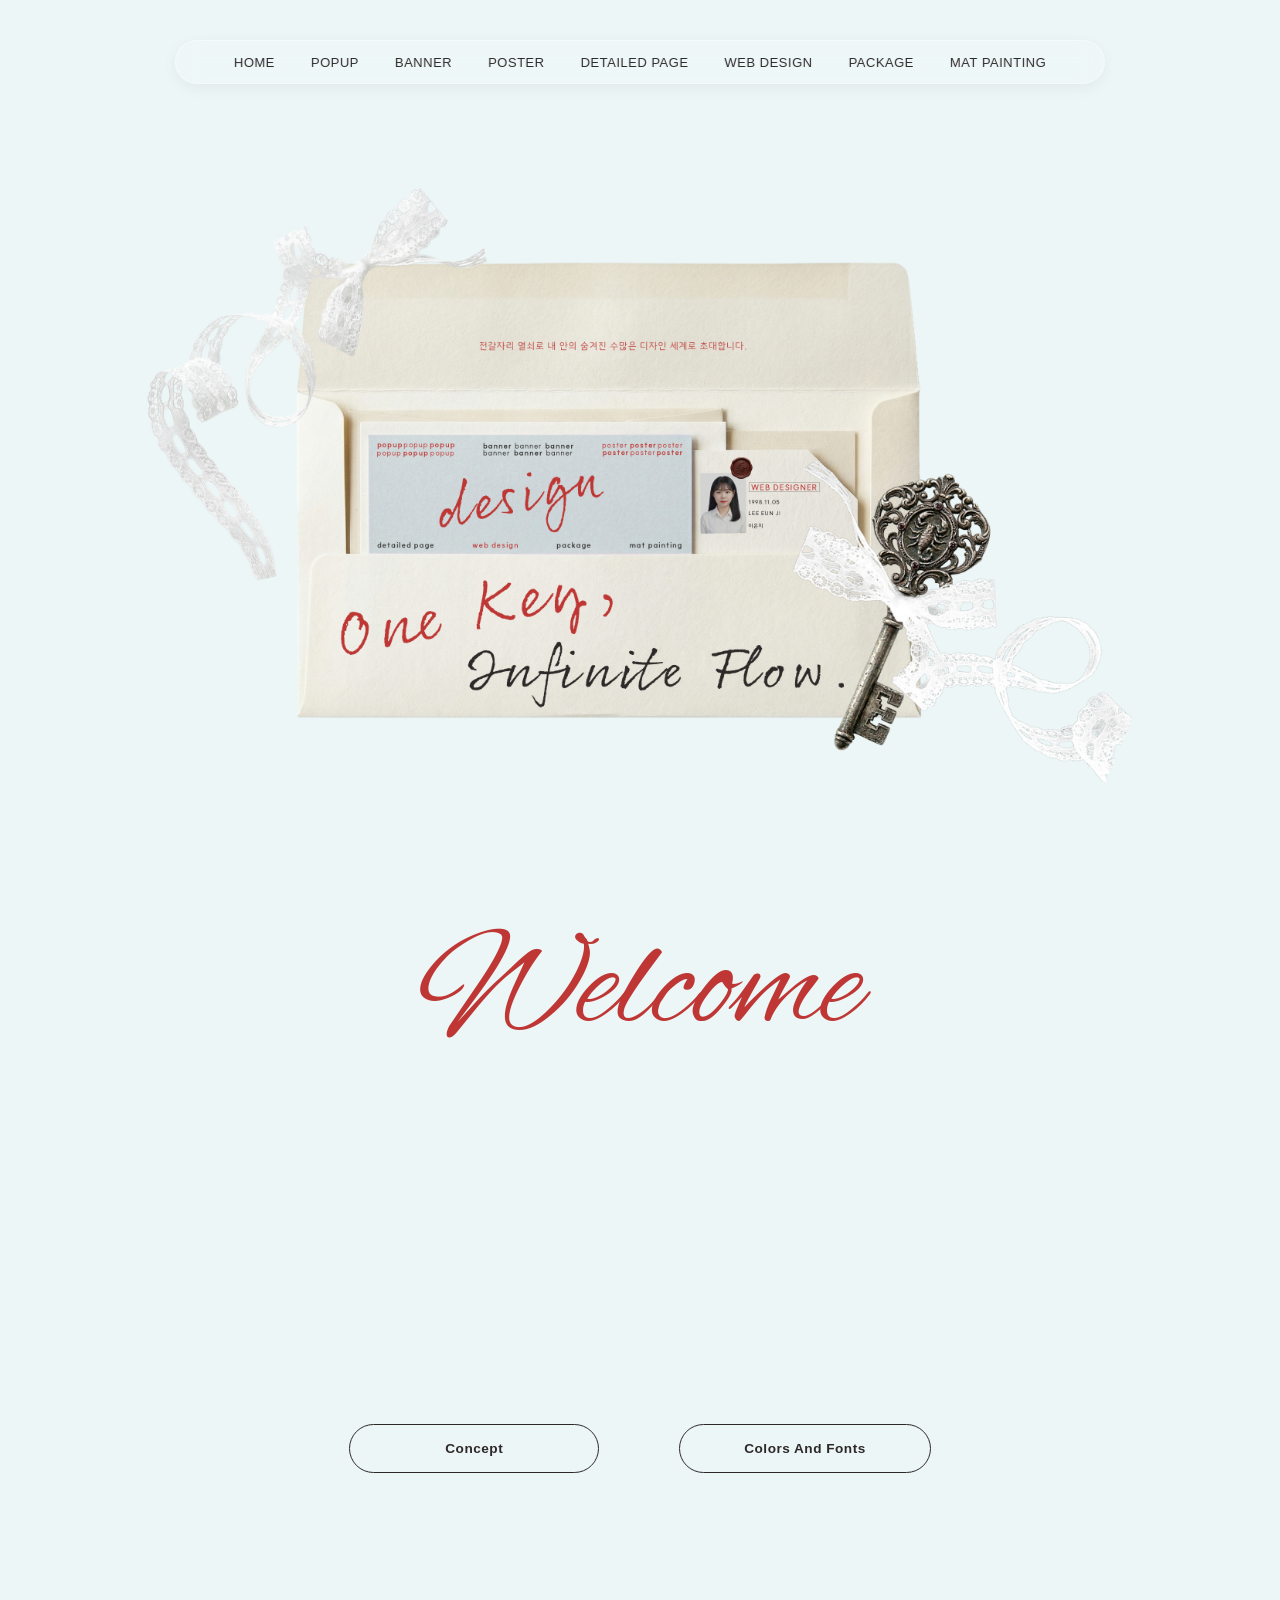
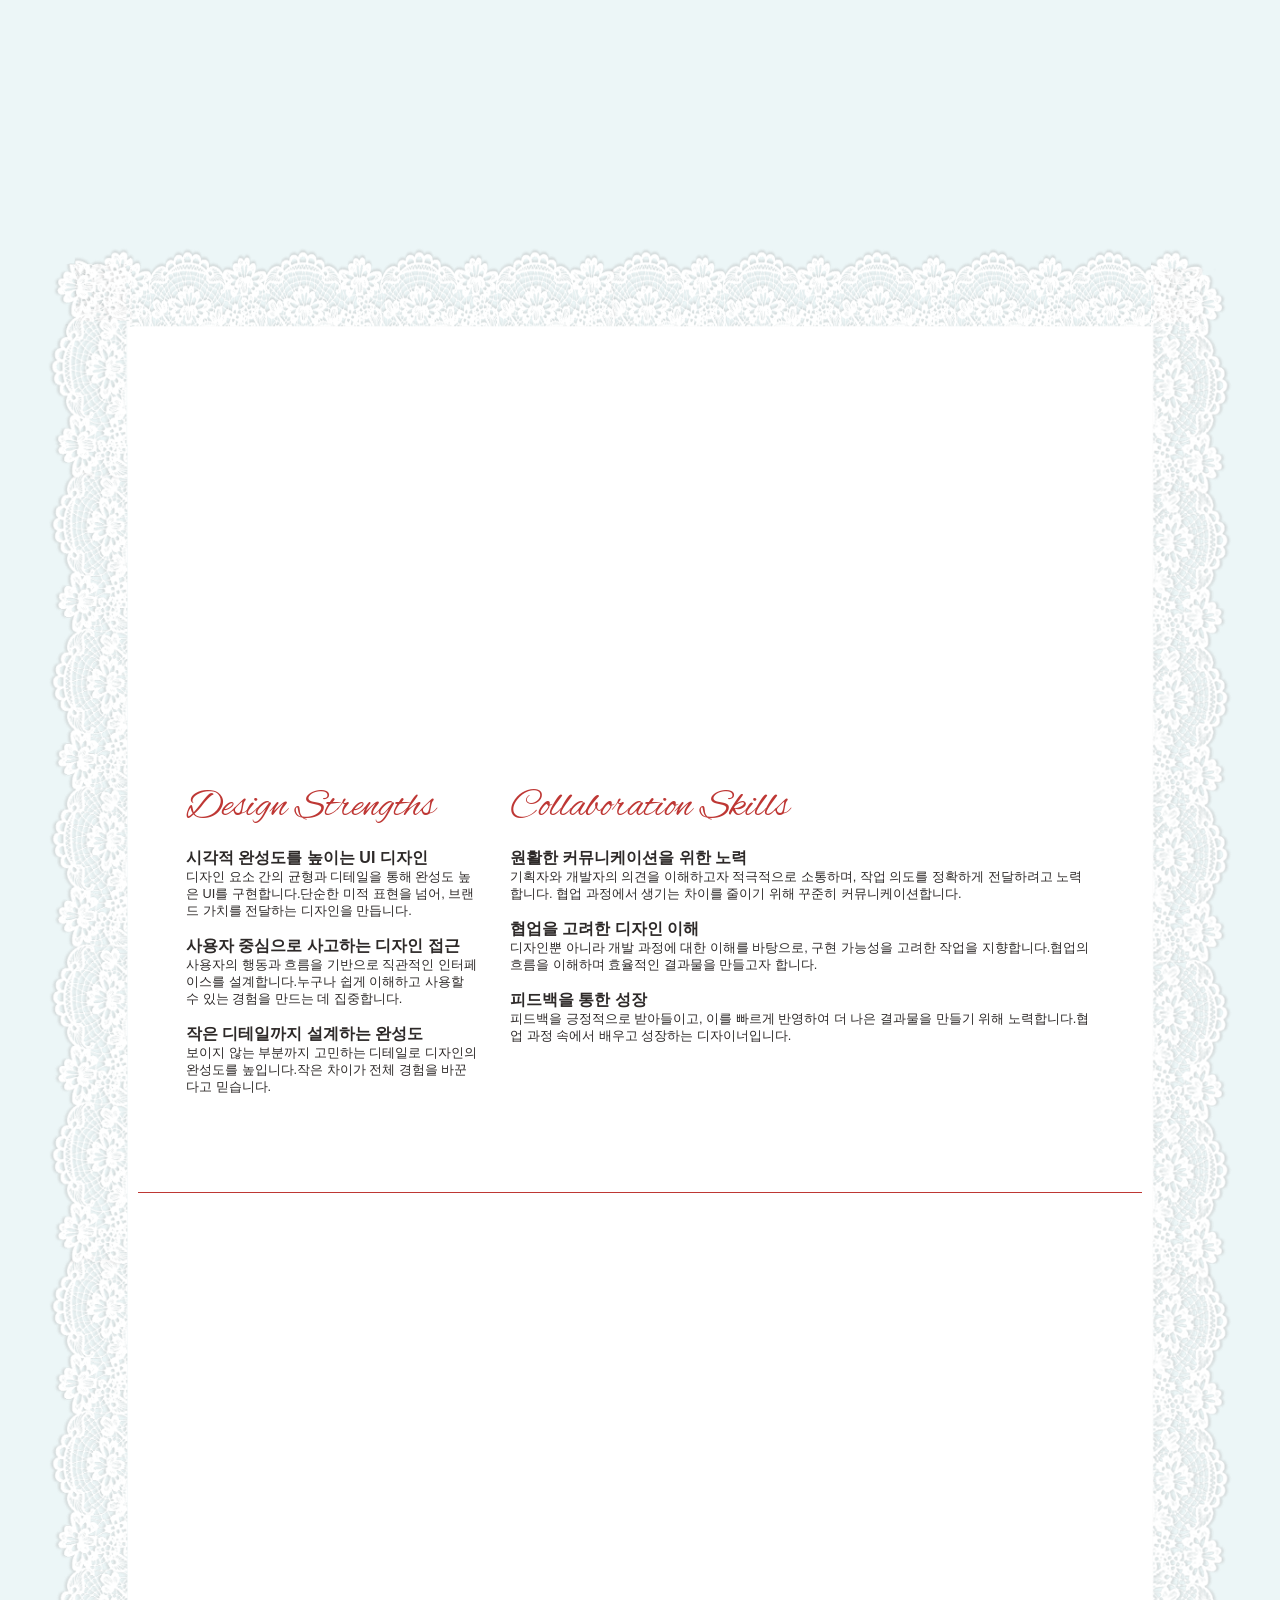
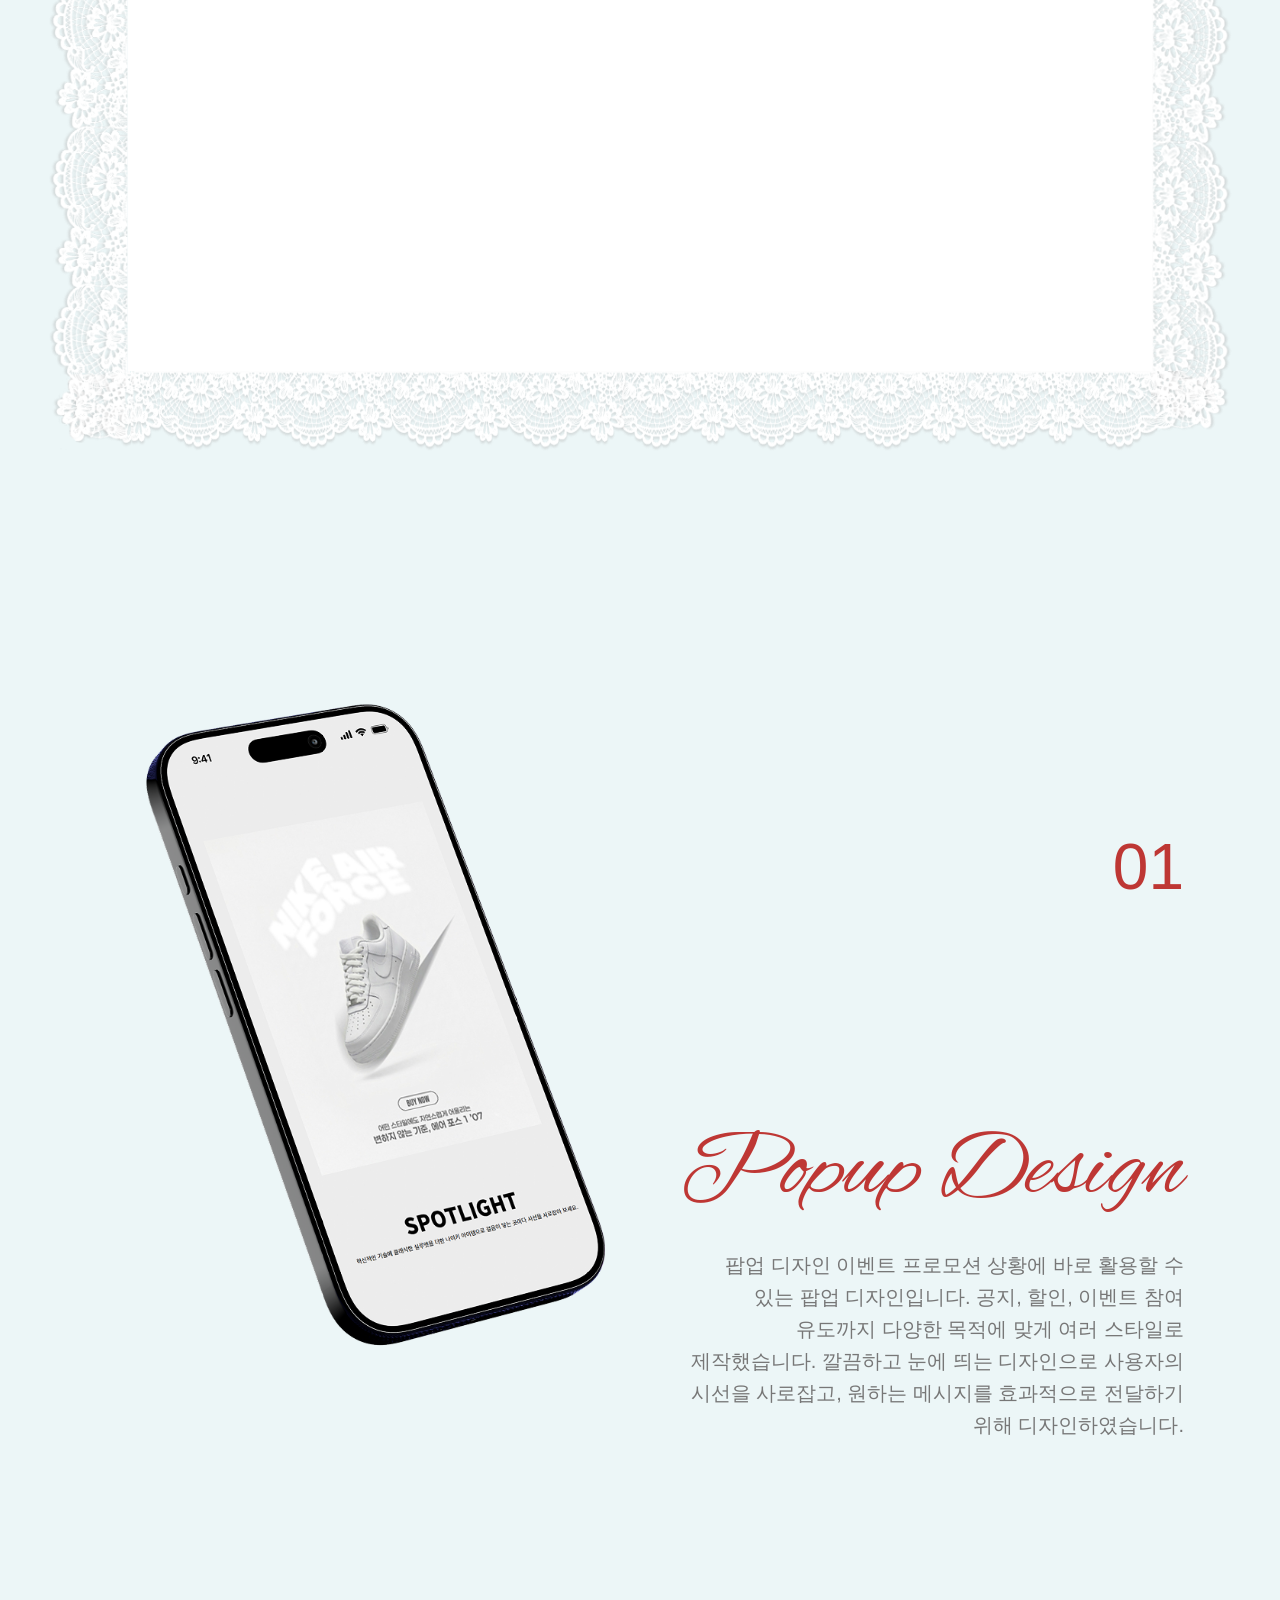
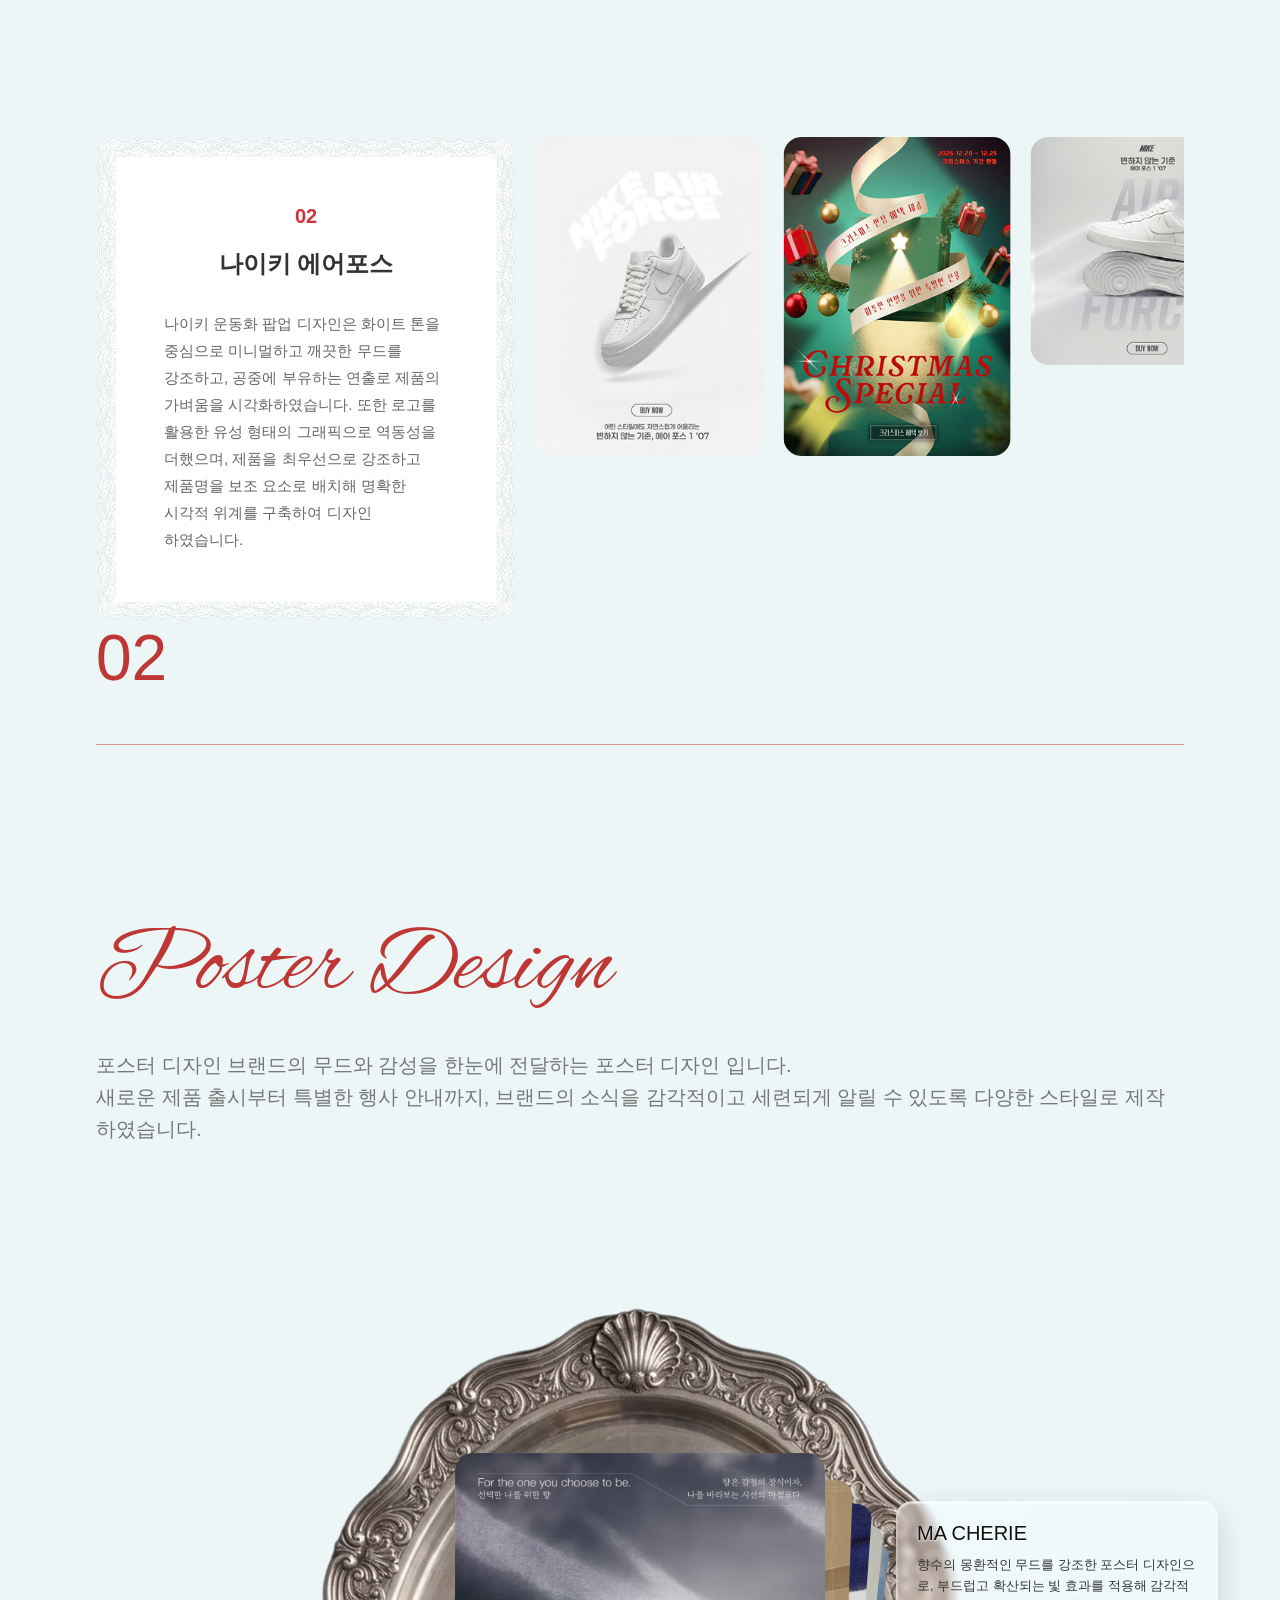
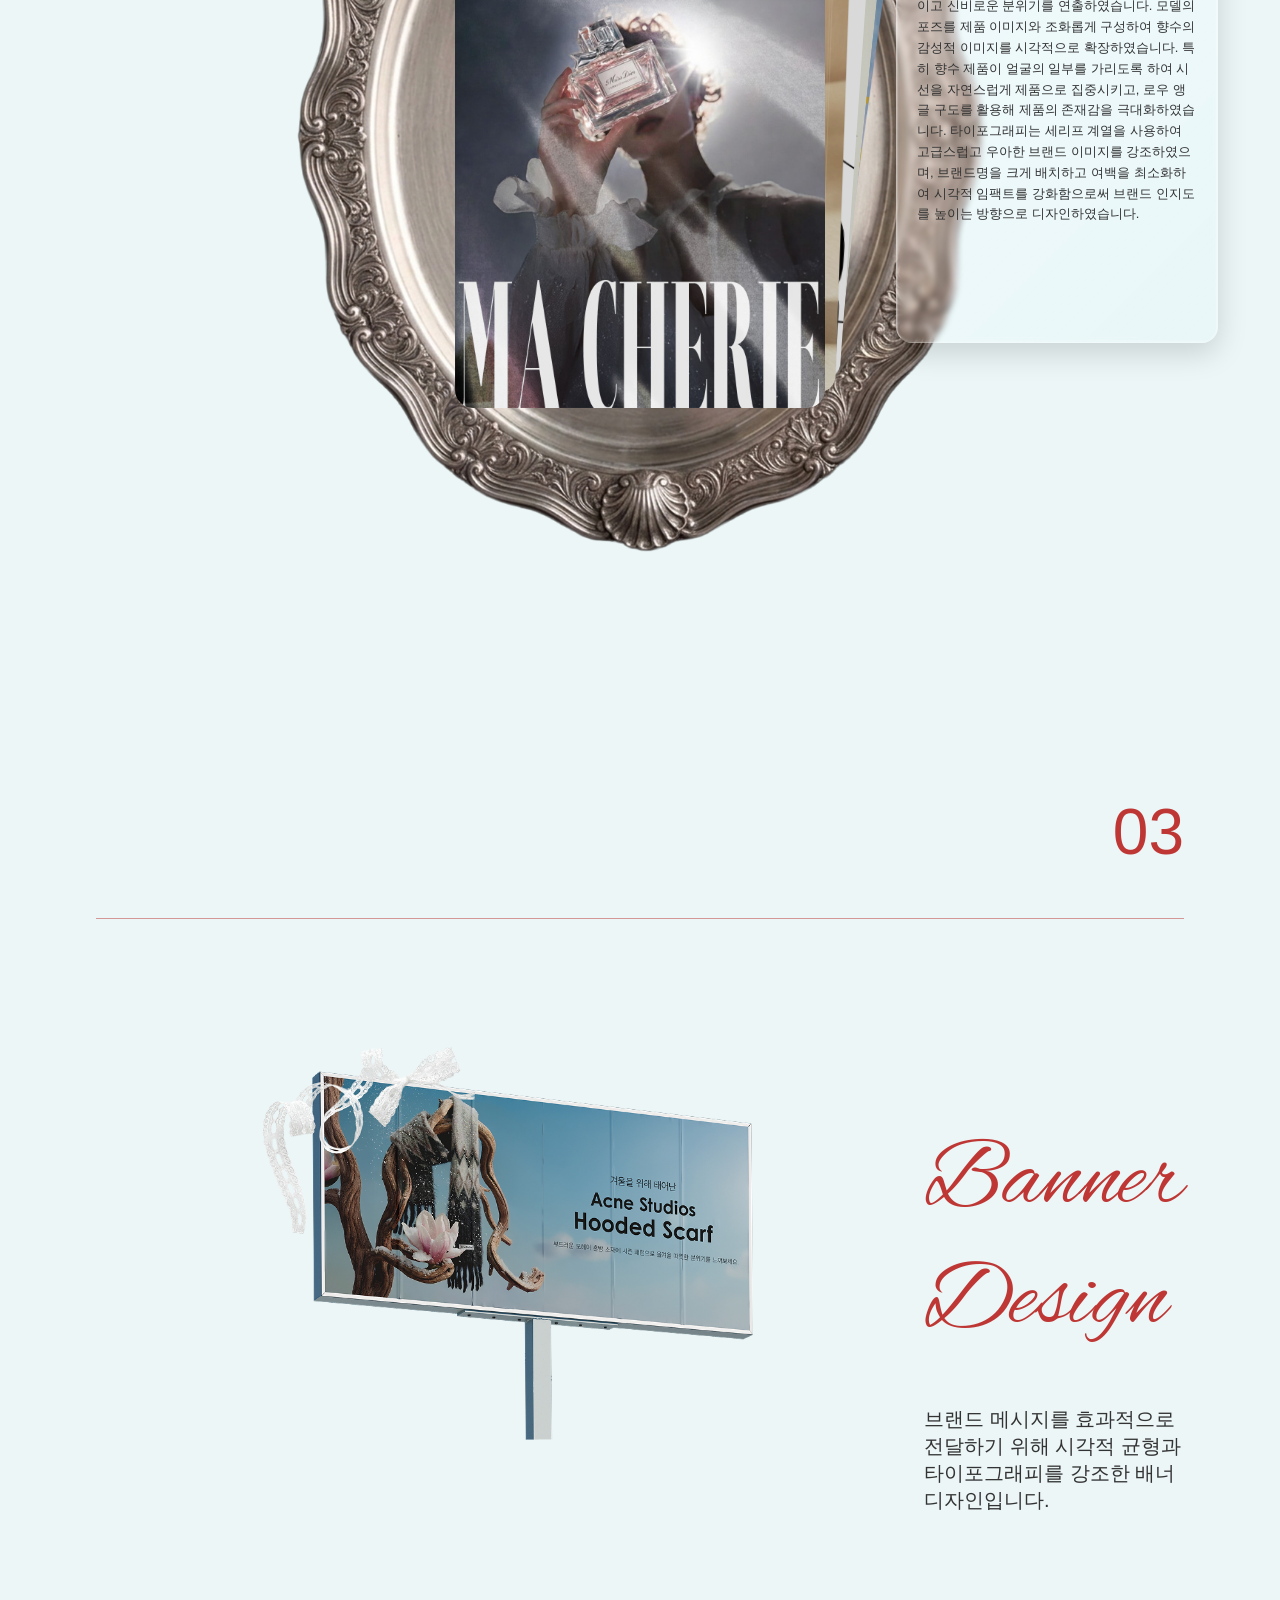
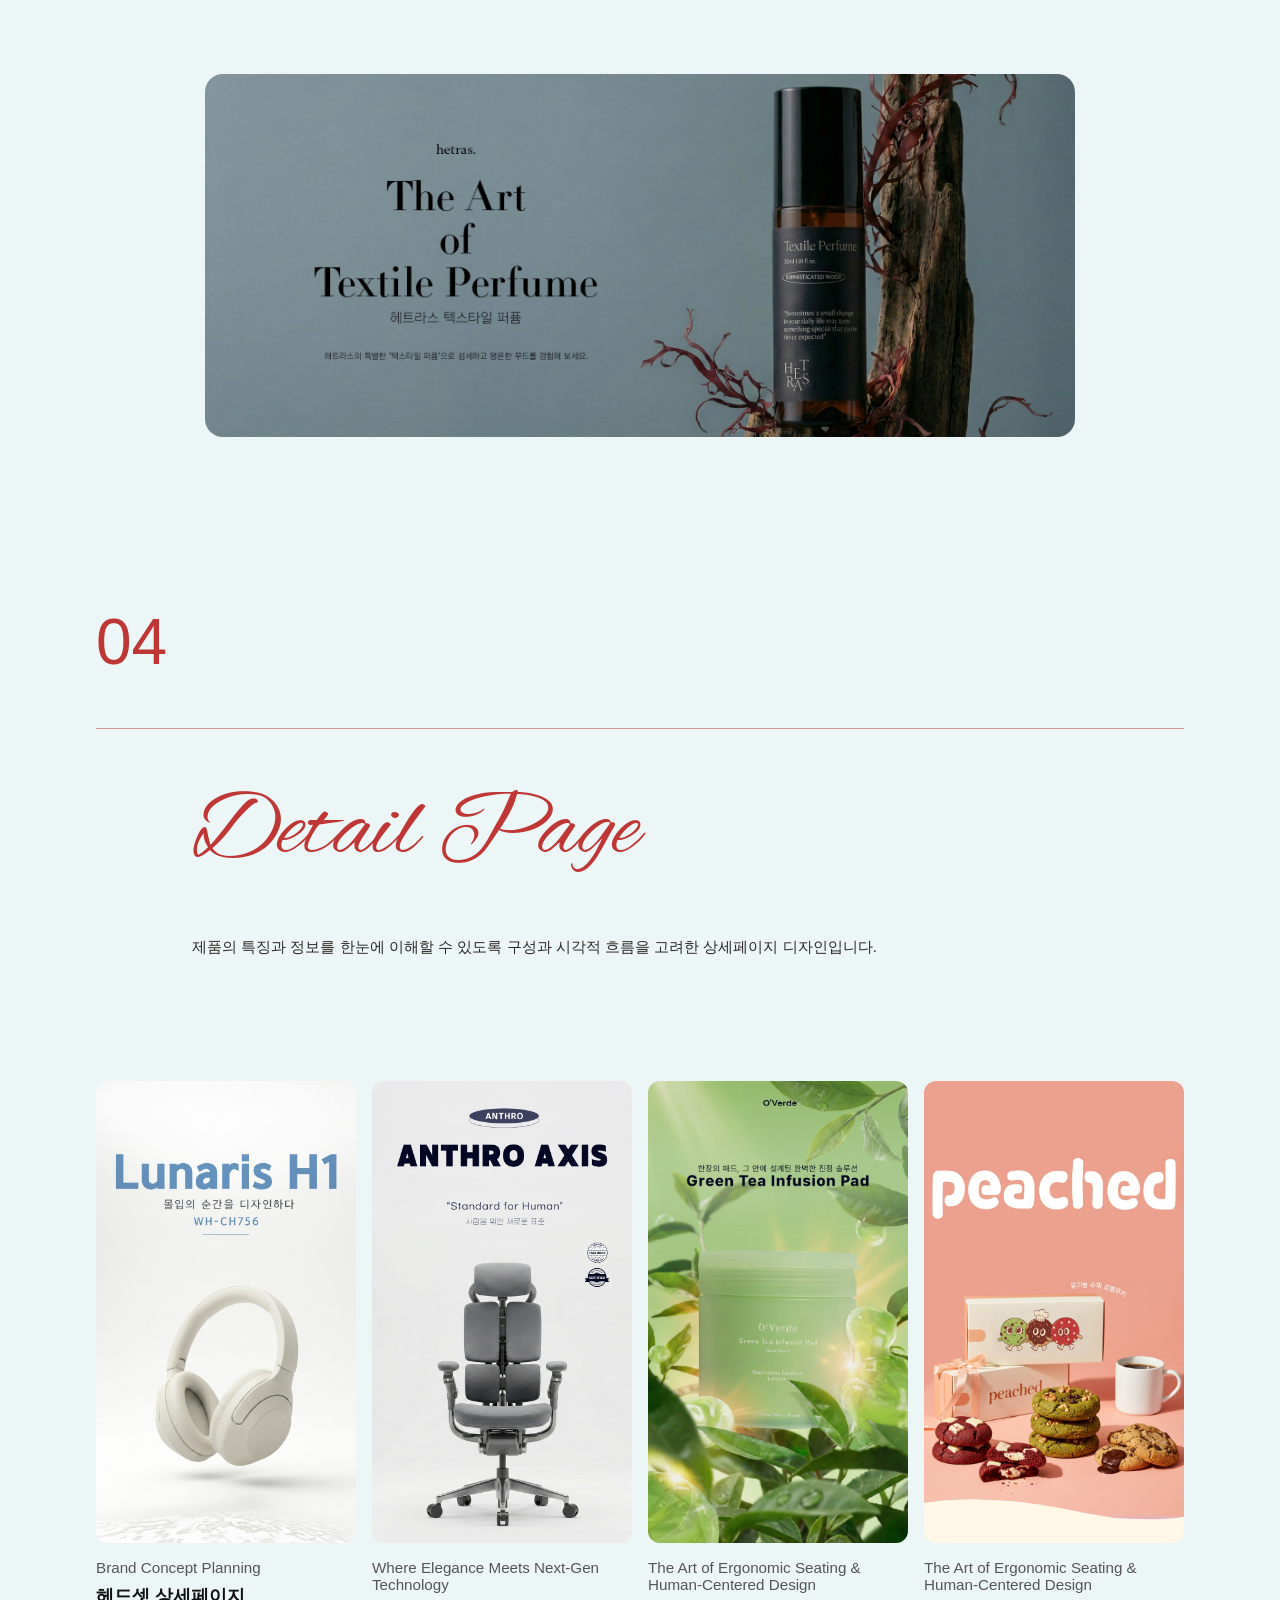
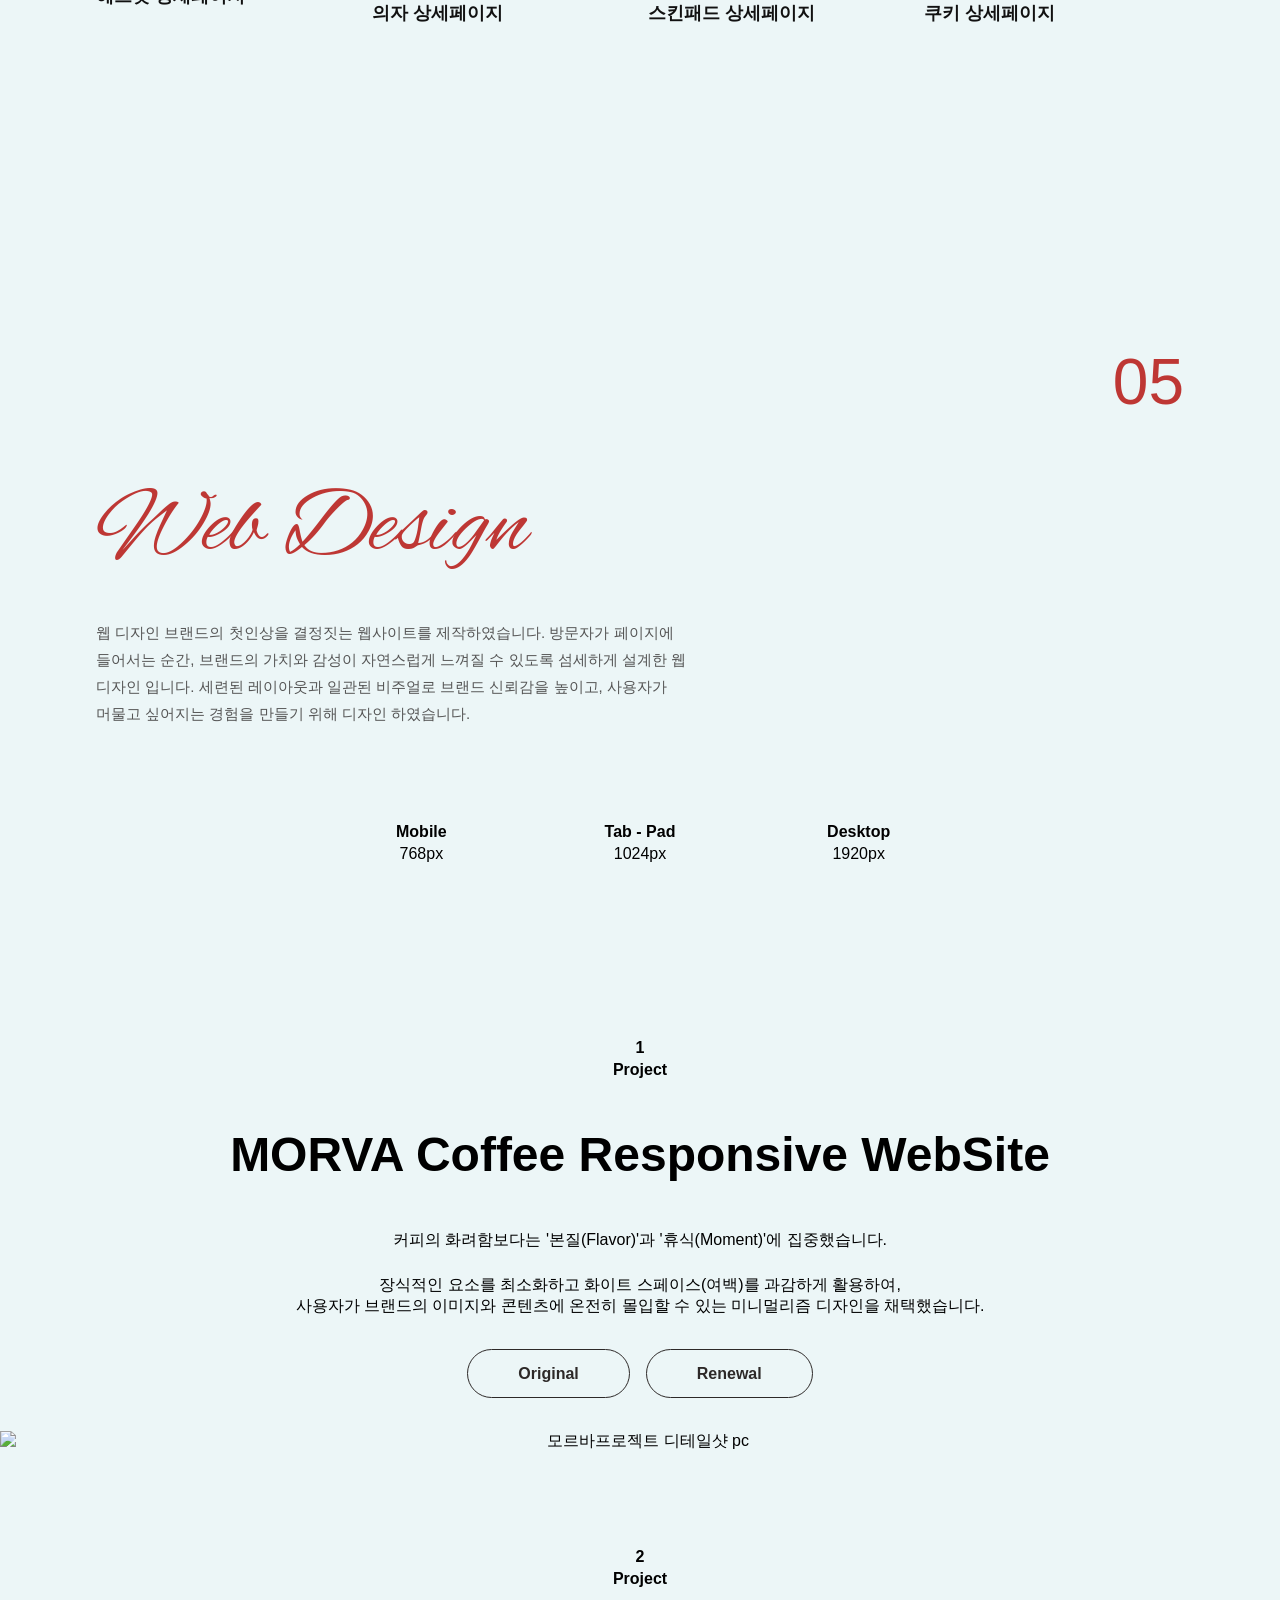
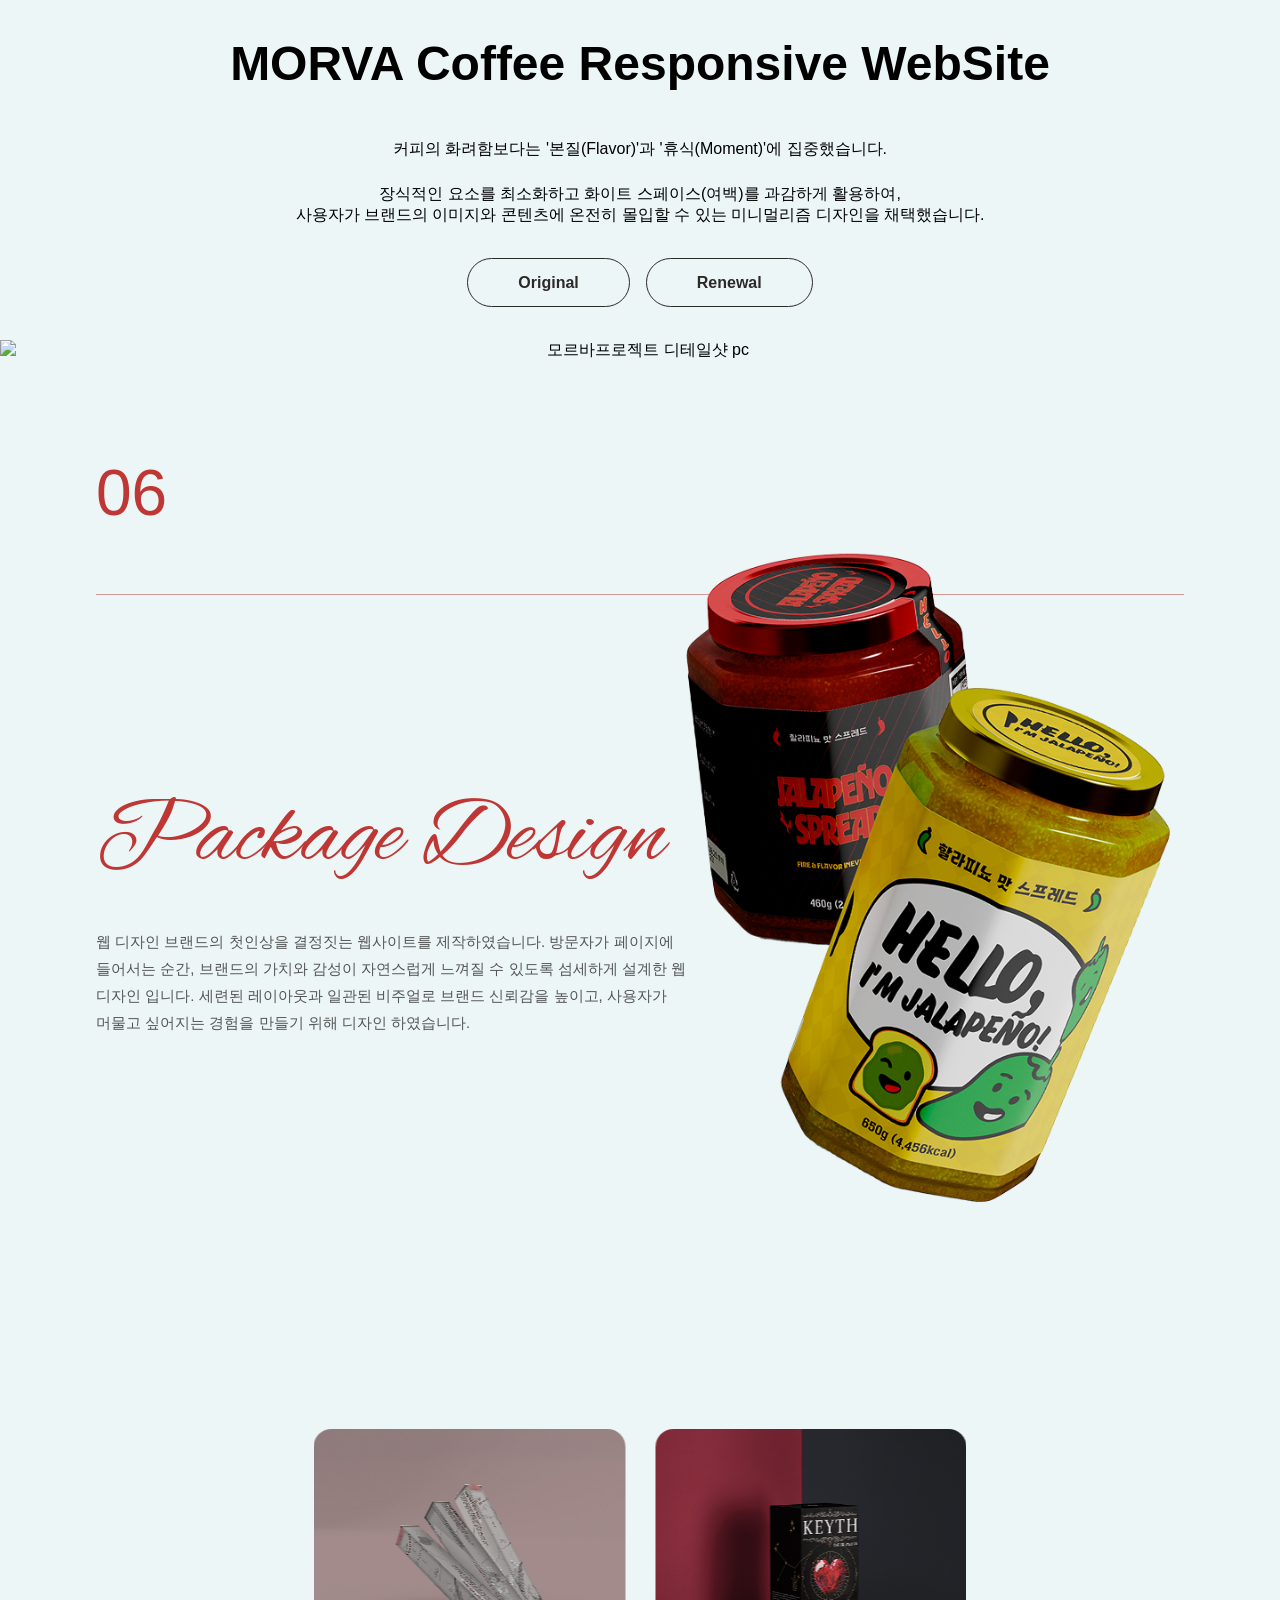
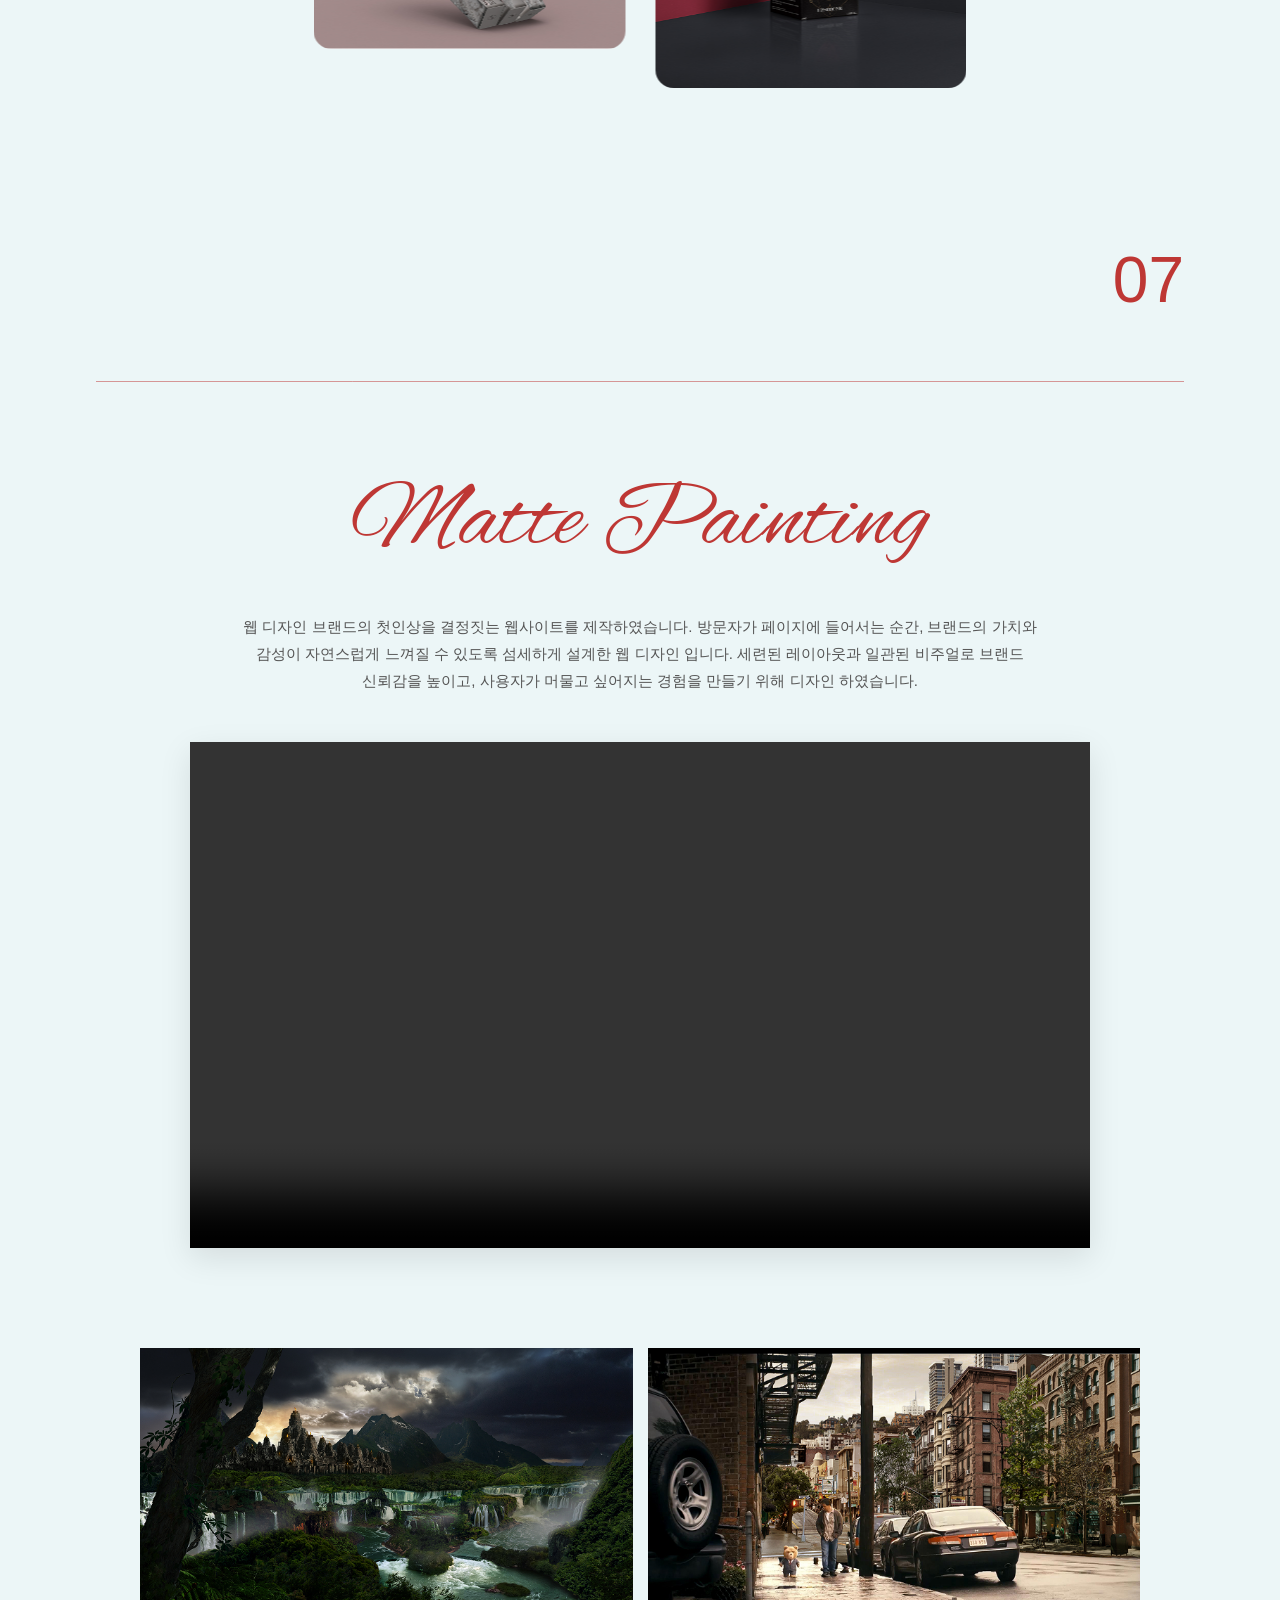
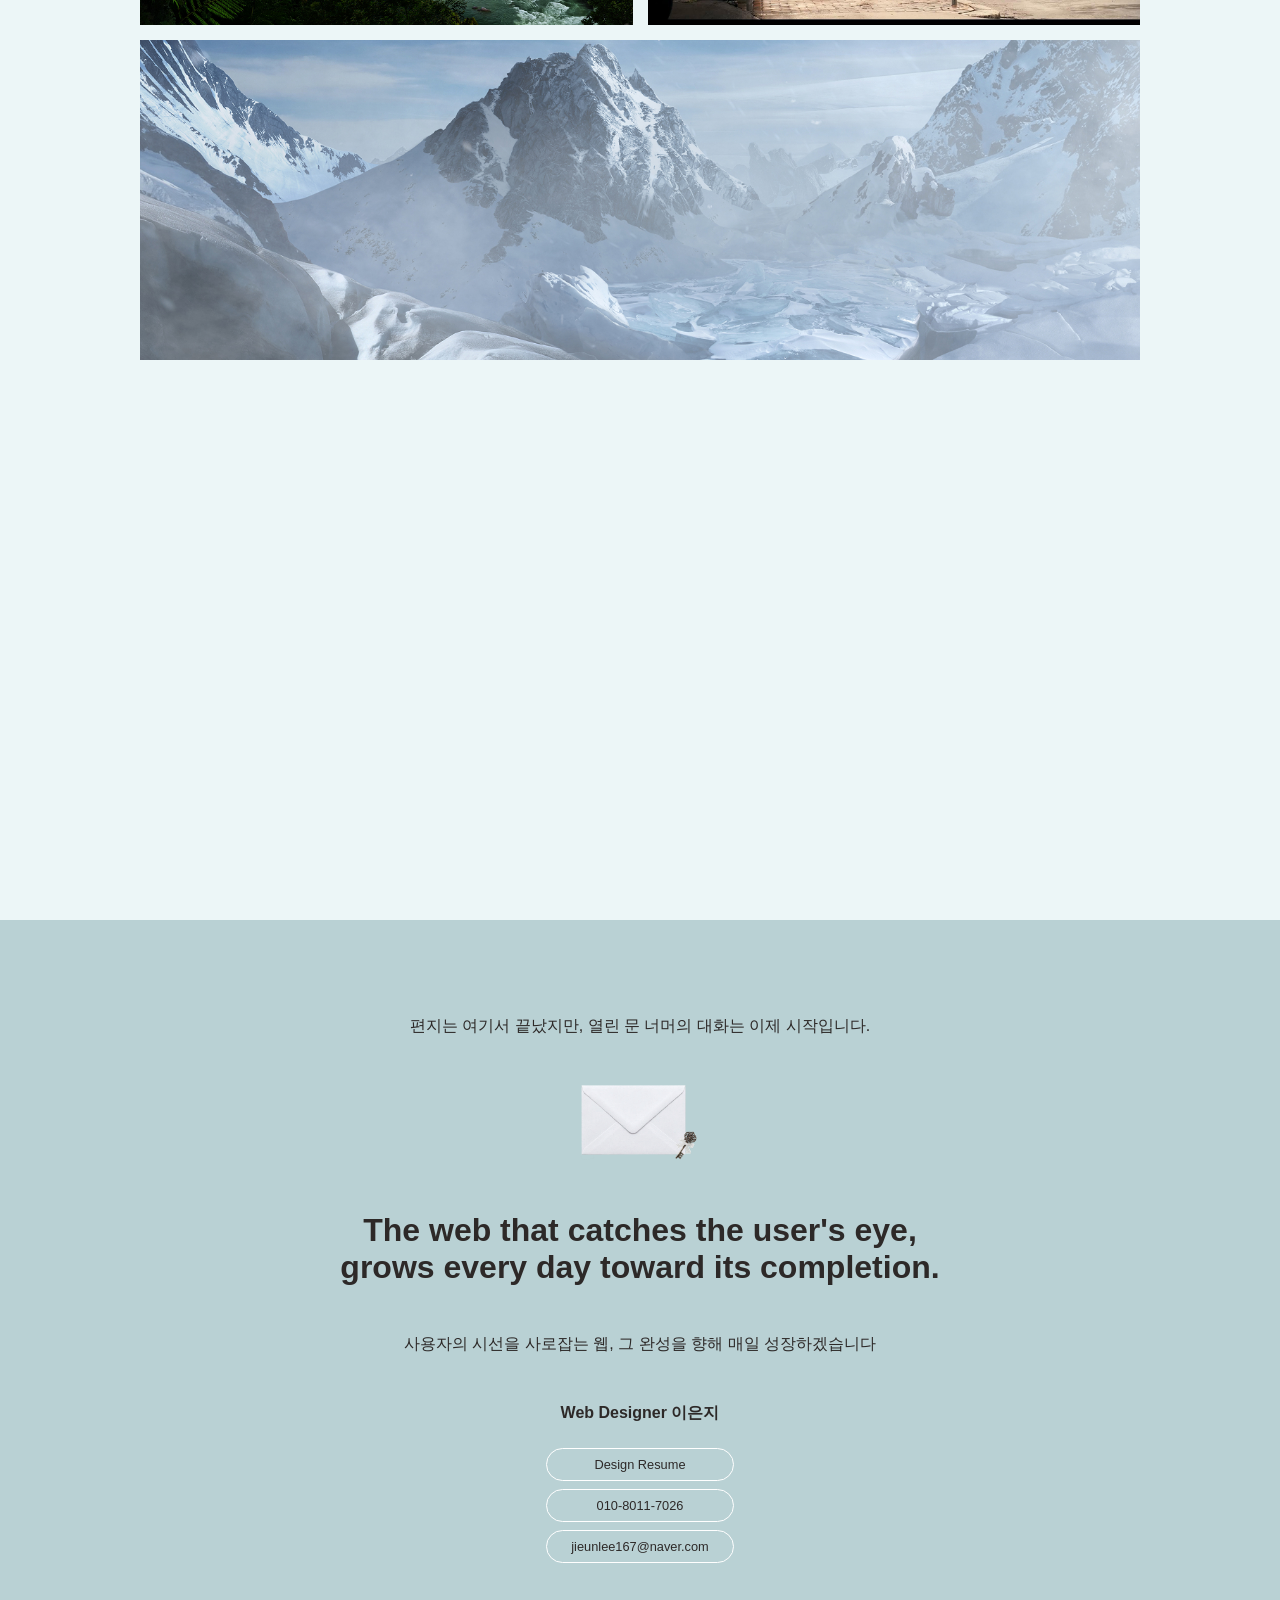
==== commit edfd3be0: "수정" ====
--- a/index.html
+++ b/index.html
@@ -12,10 +12,10 @@
     <link rel="icon" sizes="32x32" type="image/png" href="./img/favicon2.png">
 
     <!-- 오픈그래프 설정(카카오톡,페이스북과 같은 곳에 링크로 공유될 때 보여지는 카드 정보 내용) -->
-    <meta property="og:title" content="취업용 포트폴리오 웹사이트">
-    <meta property="og:description" content="취업용도의 웹디자이너 포트폴리오 웹사이트 입니다. ">
+    <meta property="og:title" content="웹디자이너 이은지 포트폴리오 웹사이트">
+    <meta property="og:description" content="취업용도의 웹디자이너 이은지의 포트폴리오 웹사이트 입니다. ">
     <meta property="og:url" content="/"> <!-- 도메인 사서 컨텐츠 안에 넣기 -->
-    <meta property="og:image" content="./img/opencard.png">
+    <meta property="og:image" content="./img/SNS.jpg"> <!-- 대표 이미지 넣기 -->
     <meta property="og:type" content="website">
     <meta charset="UTF-8">
     <meta name="viewport" content="width=device-width, initial-scale=1.0">
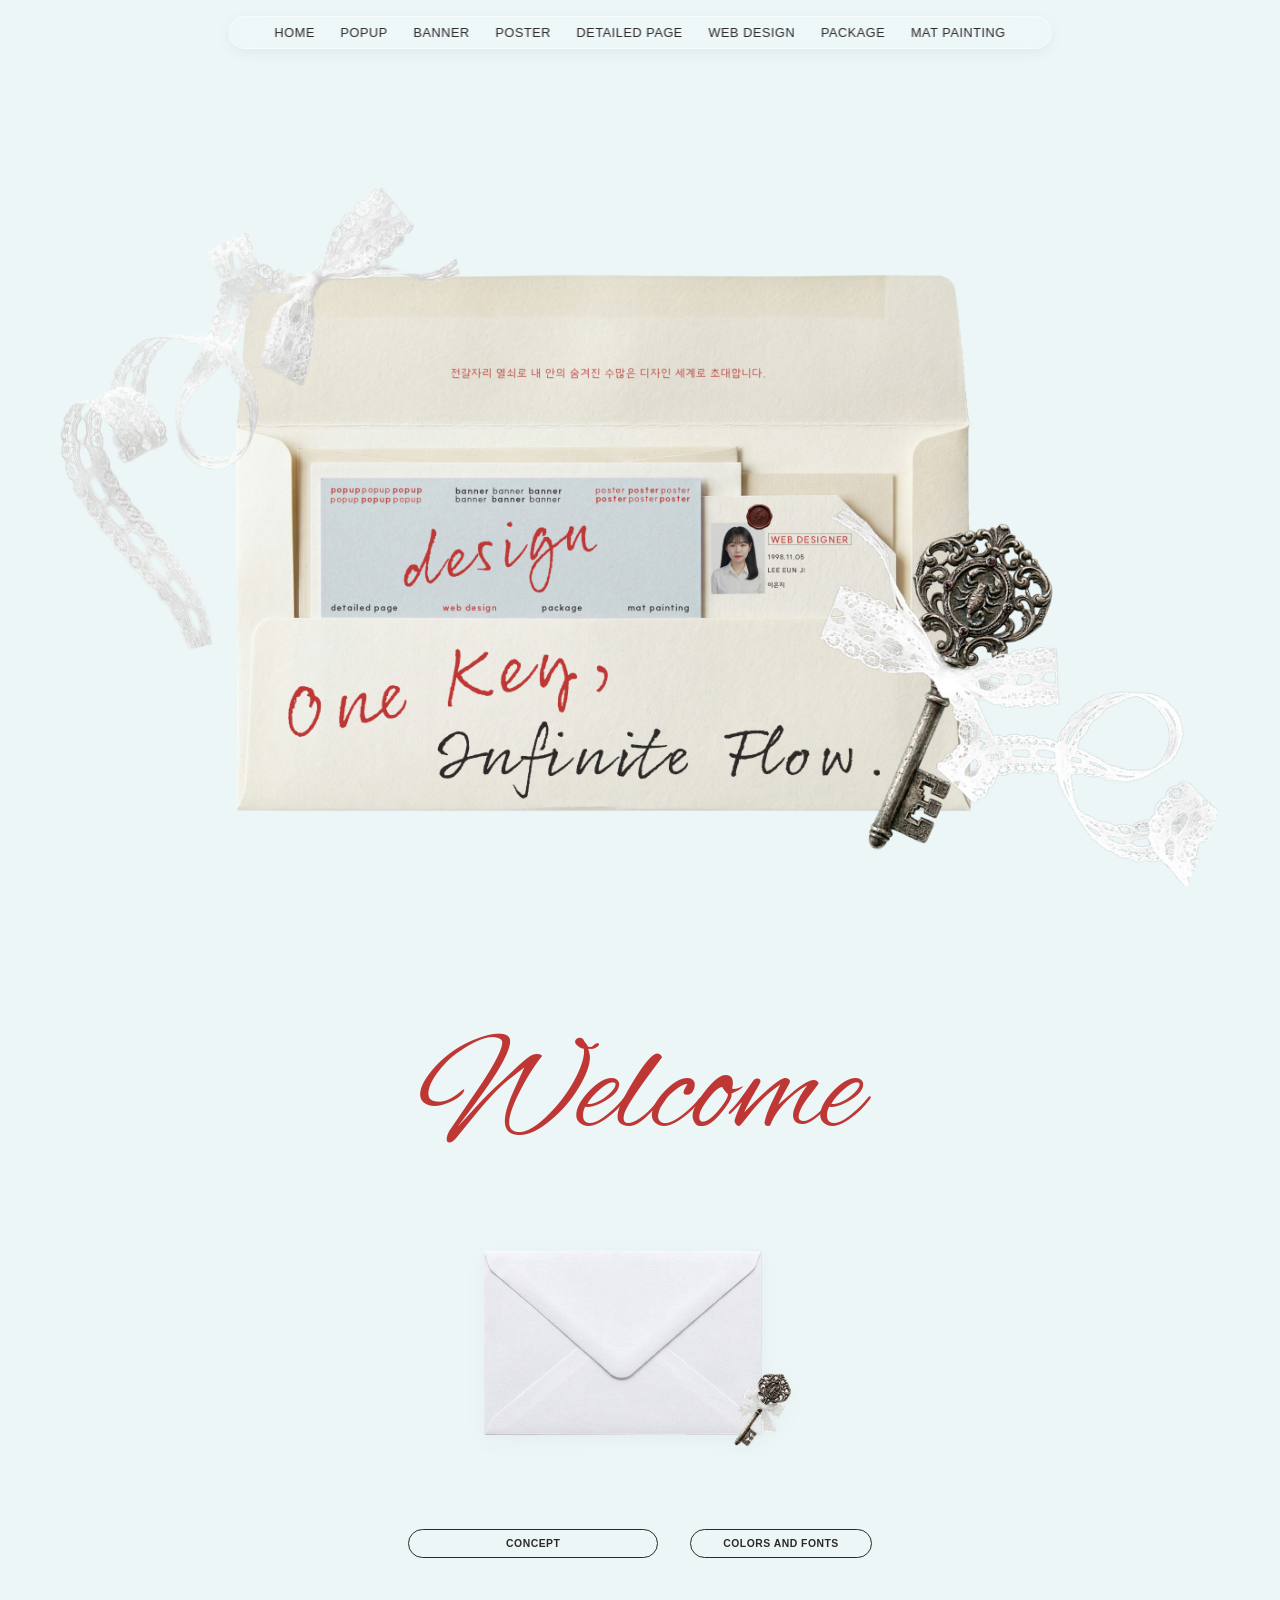
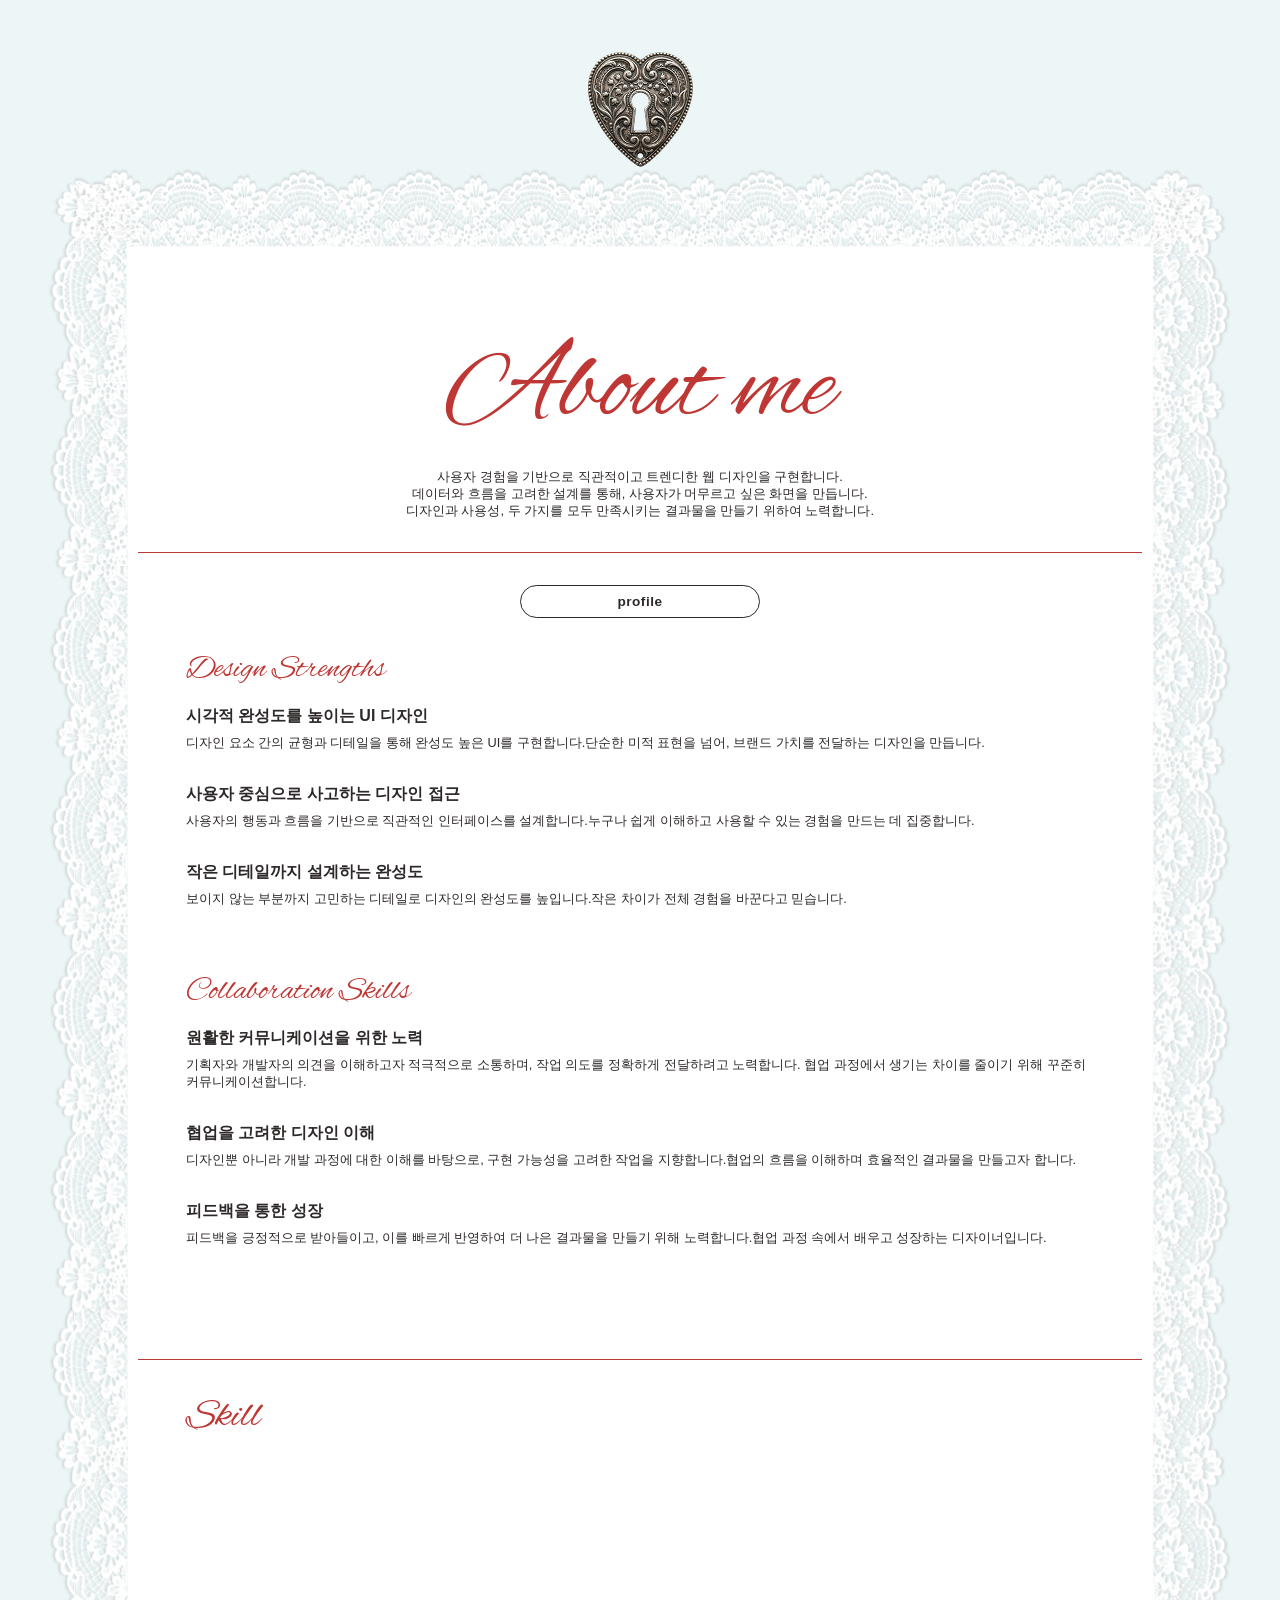
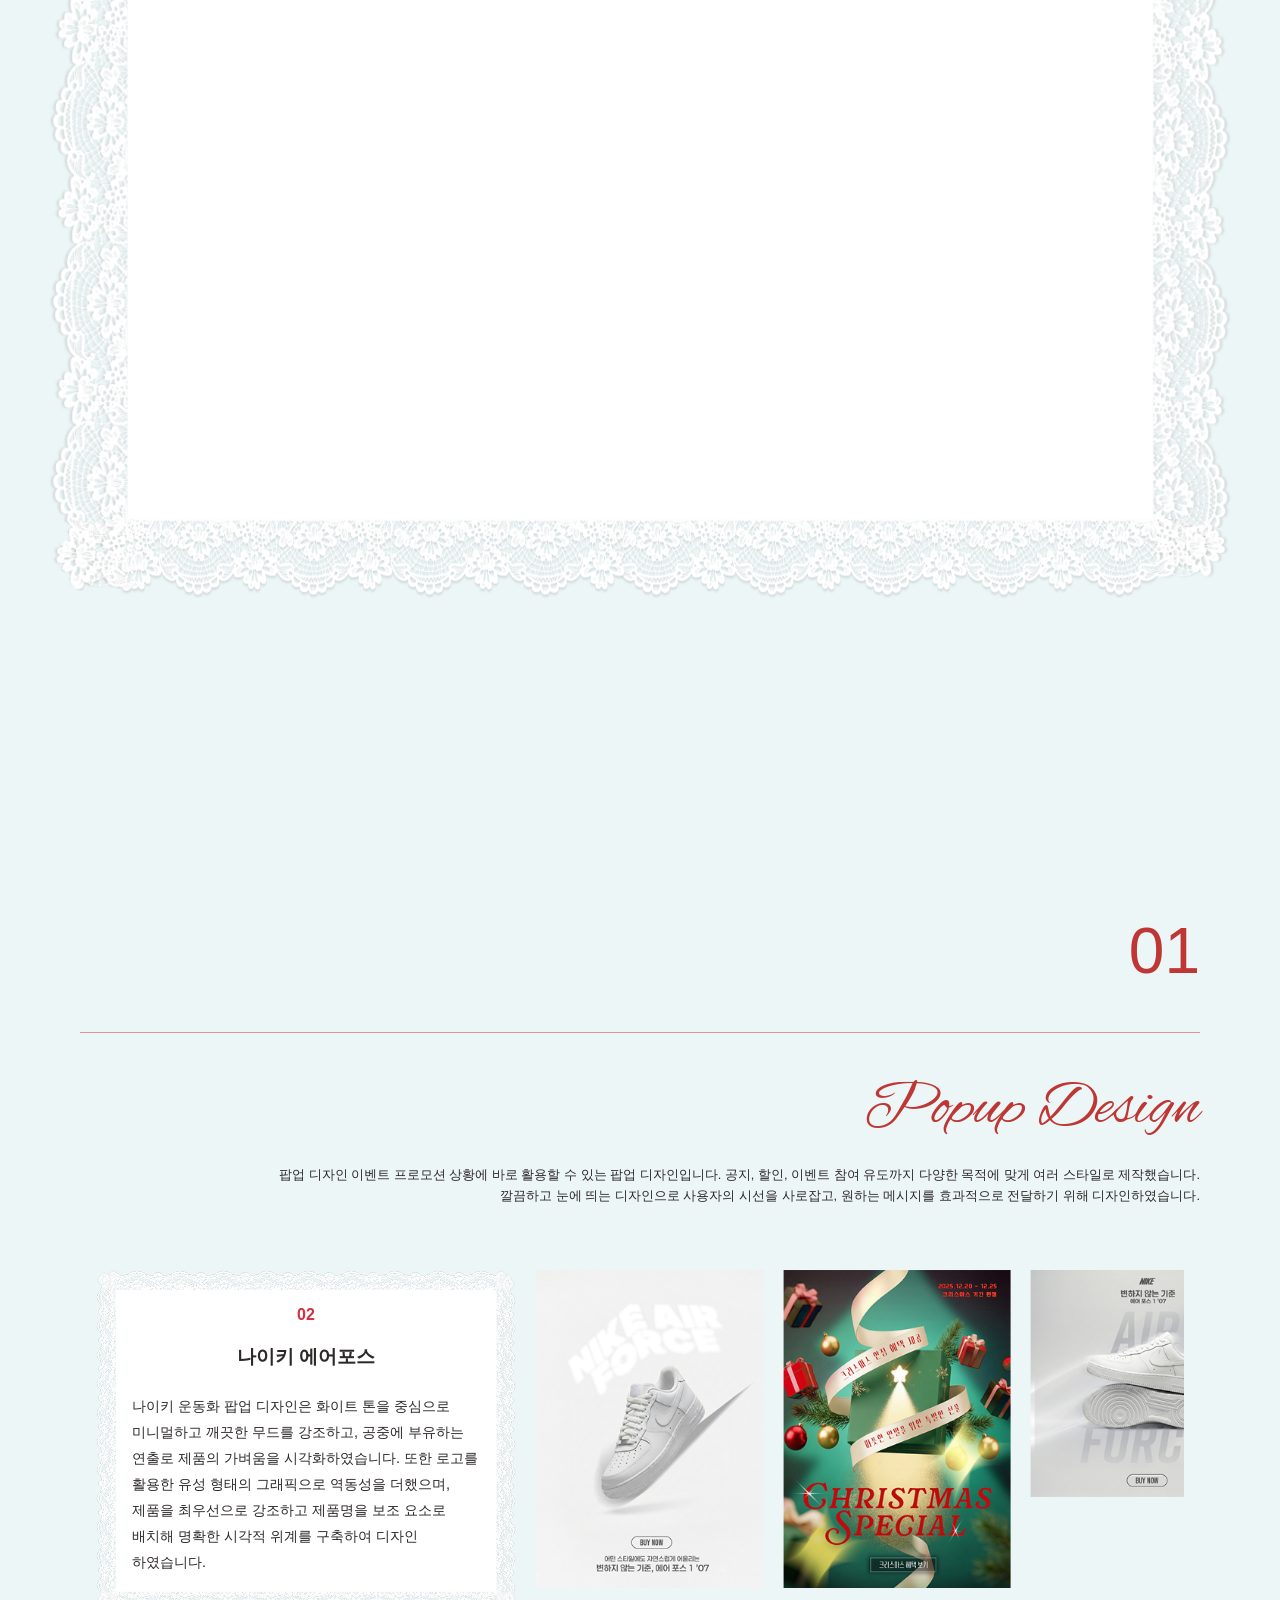
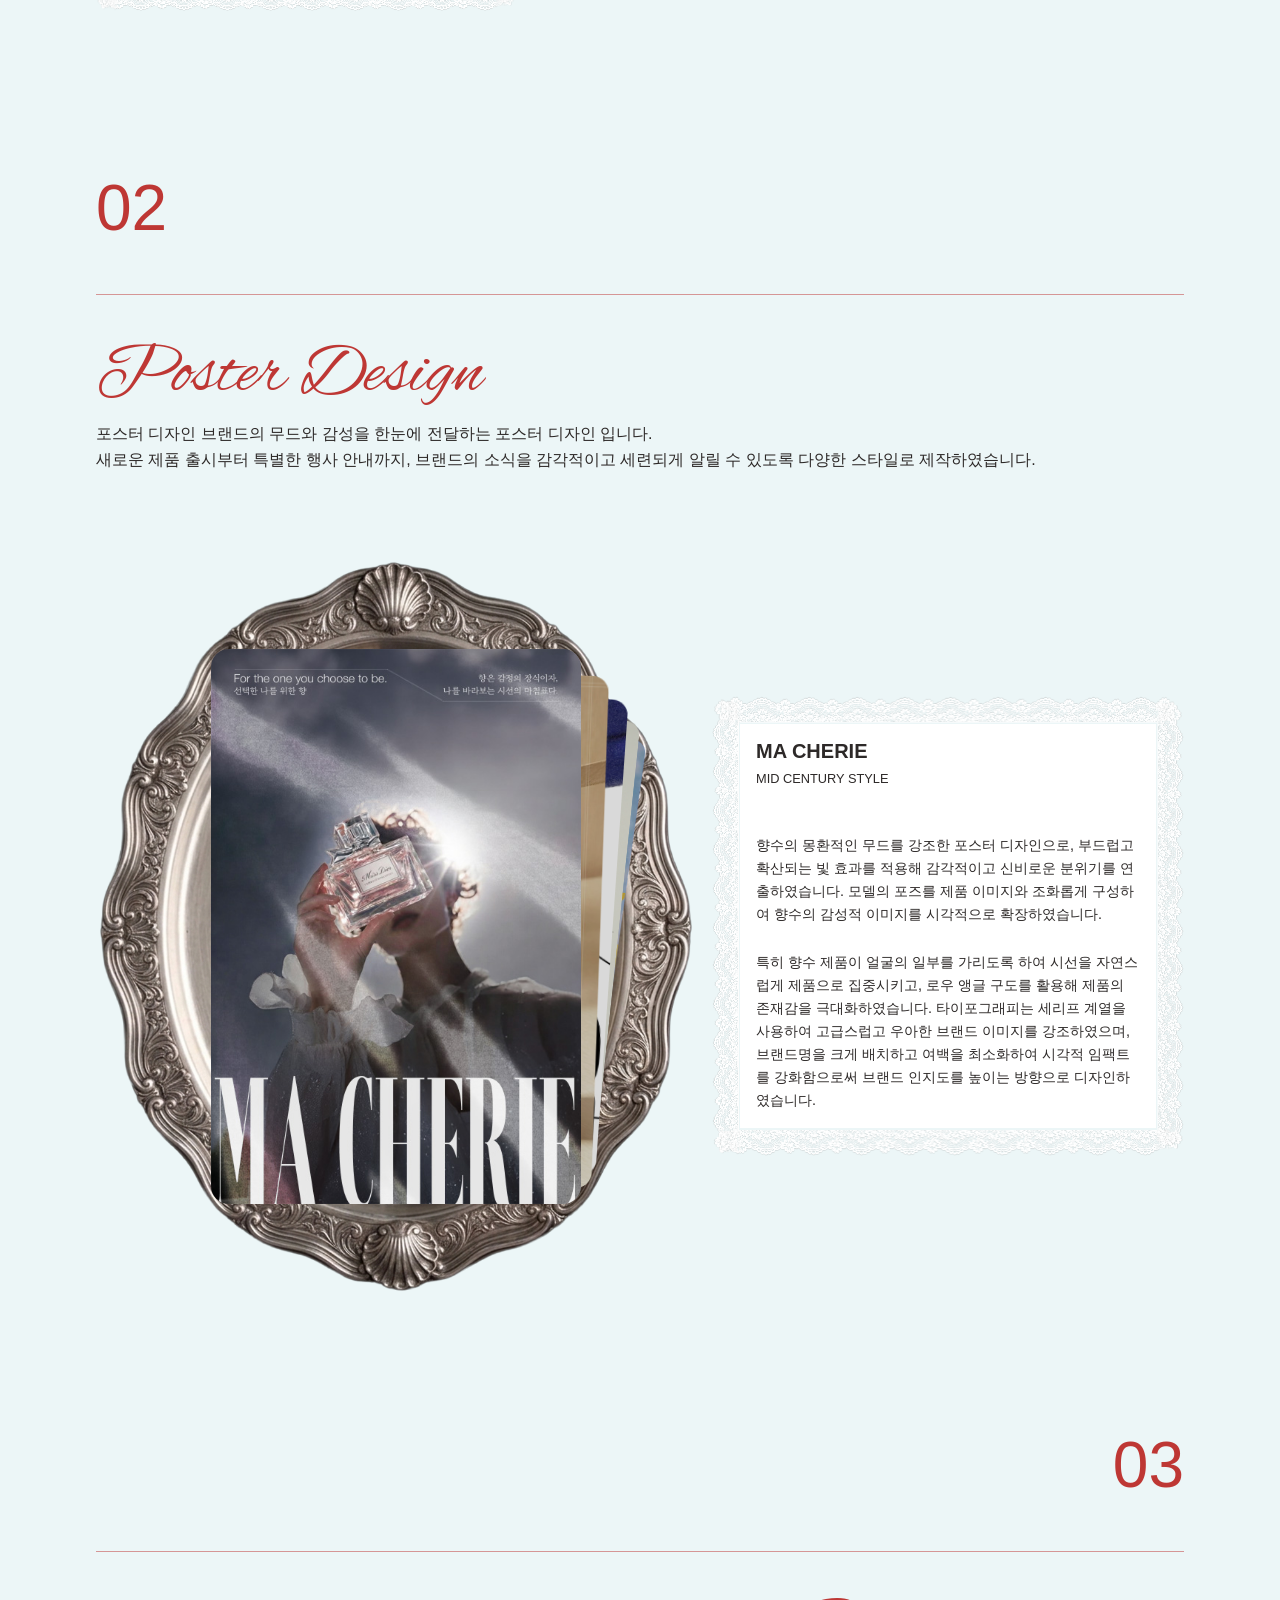
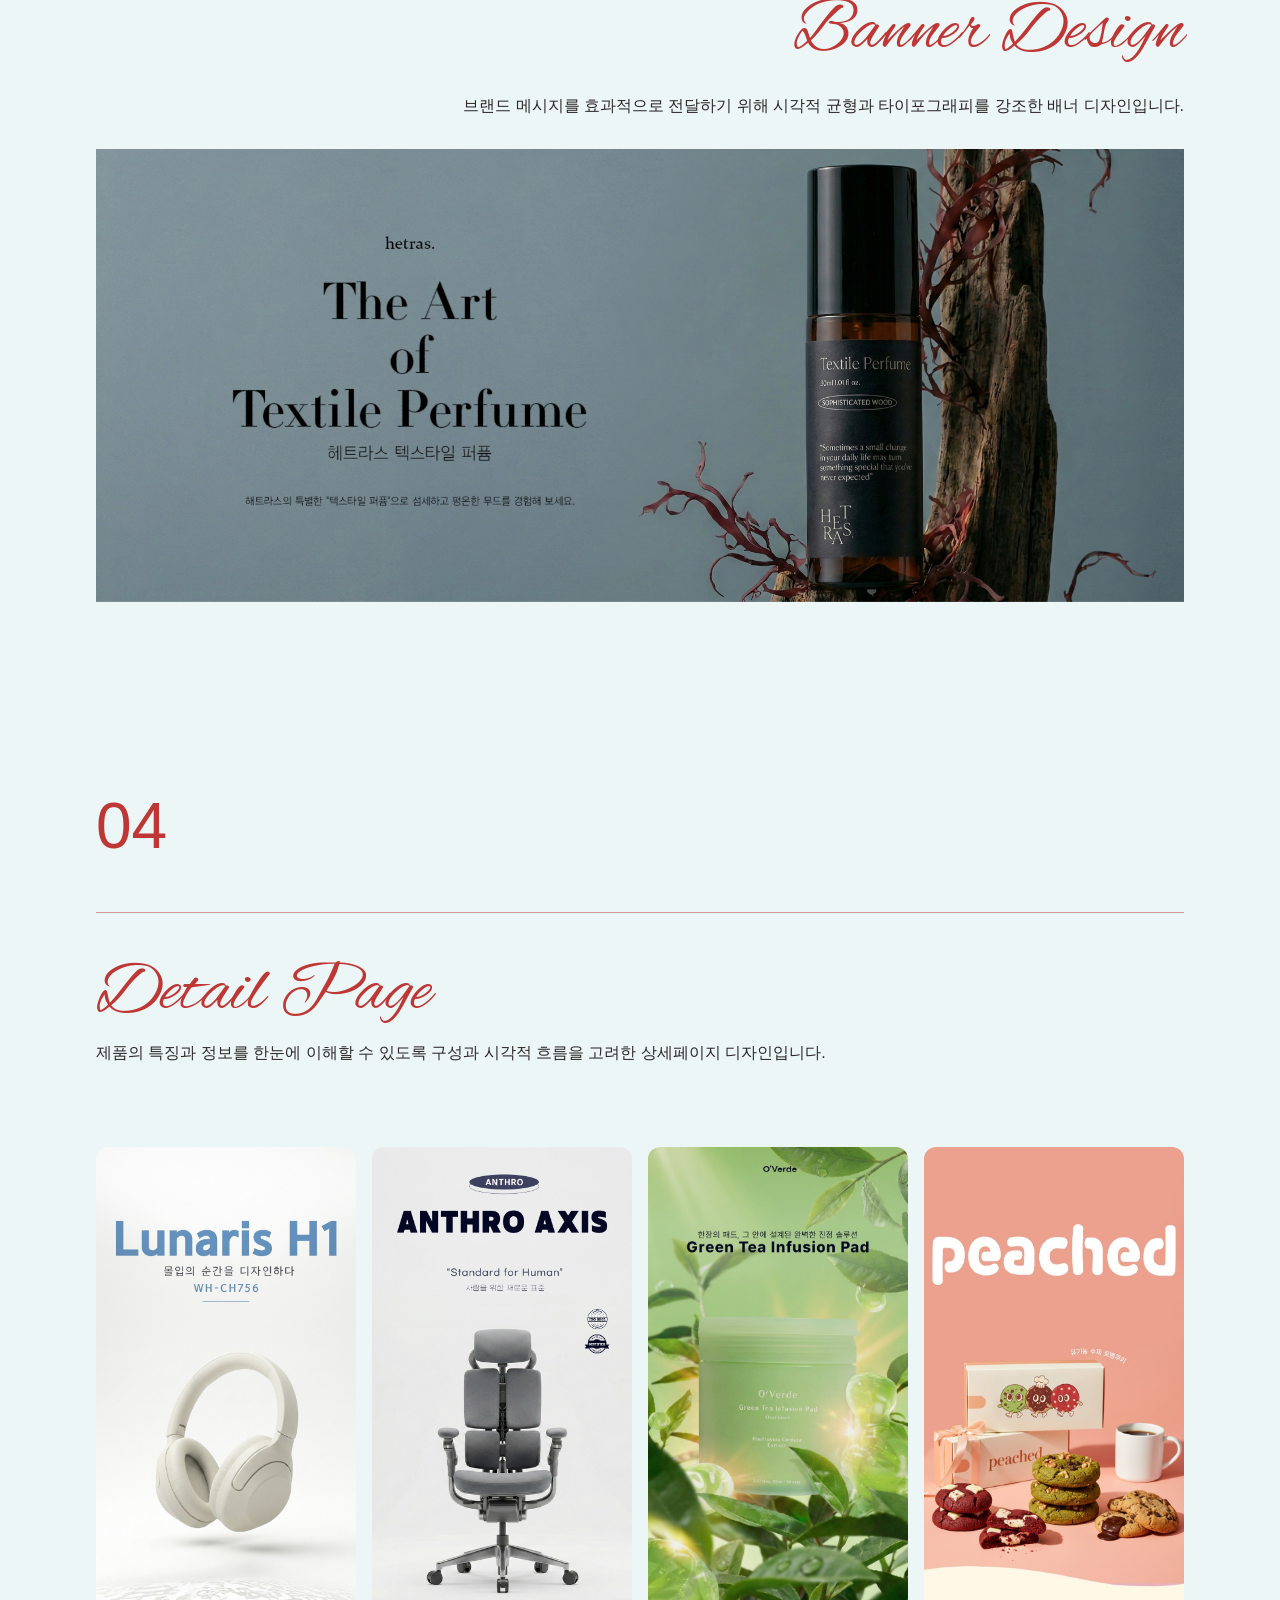
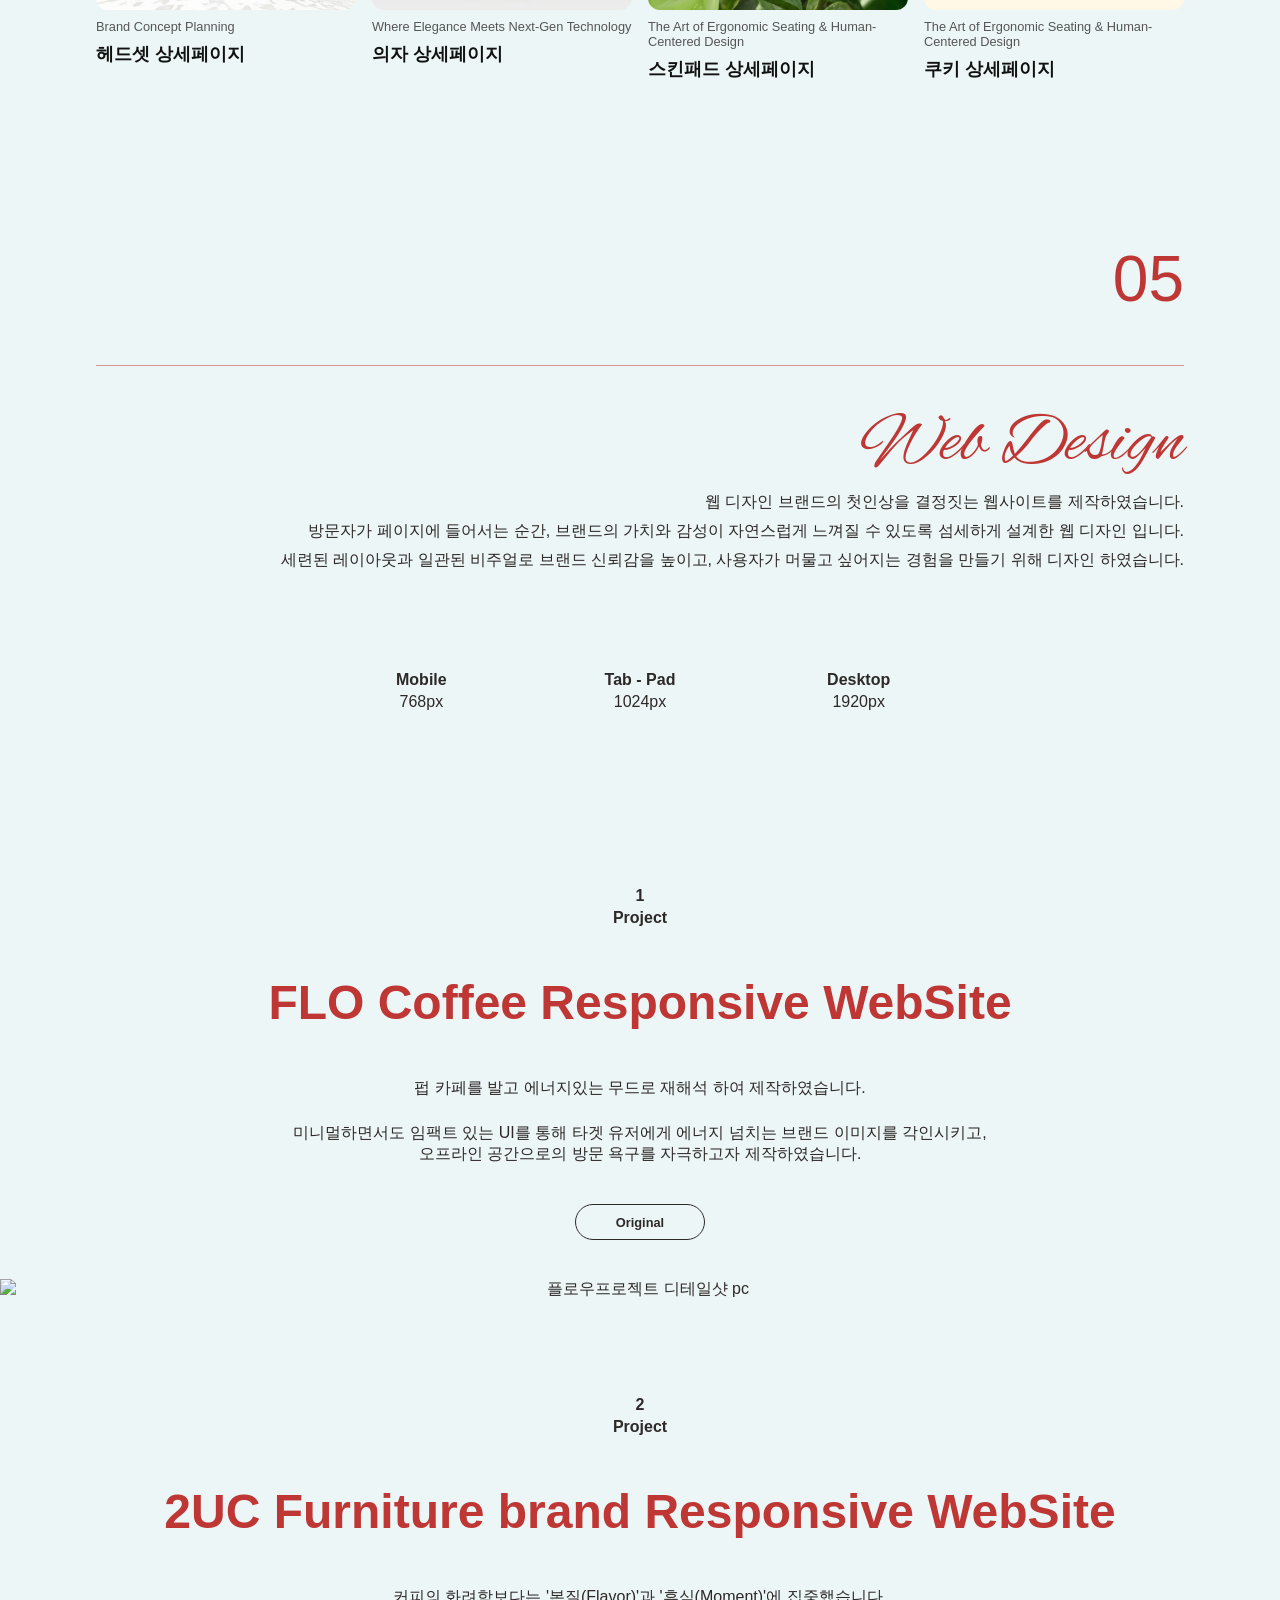
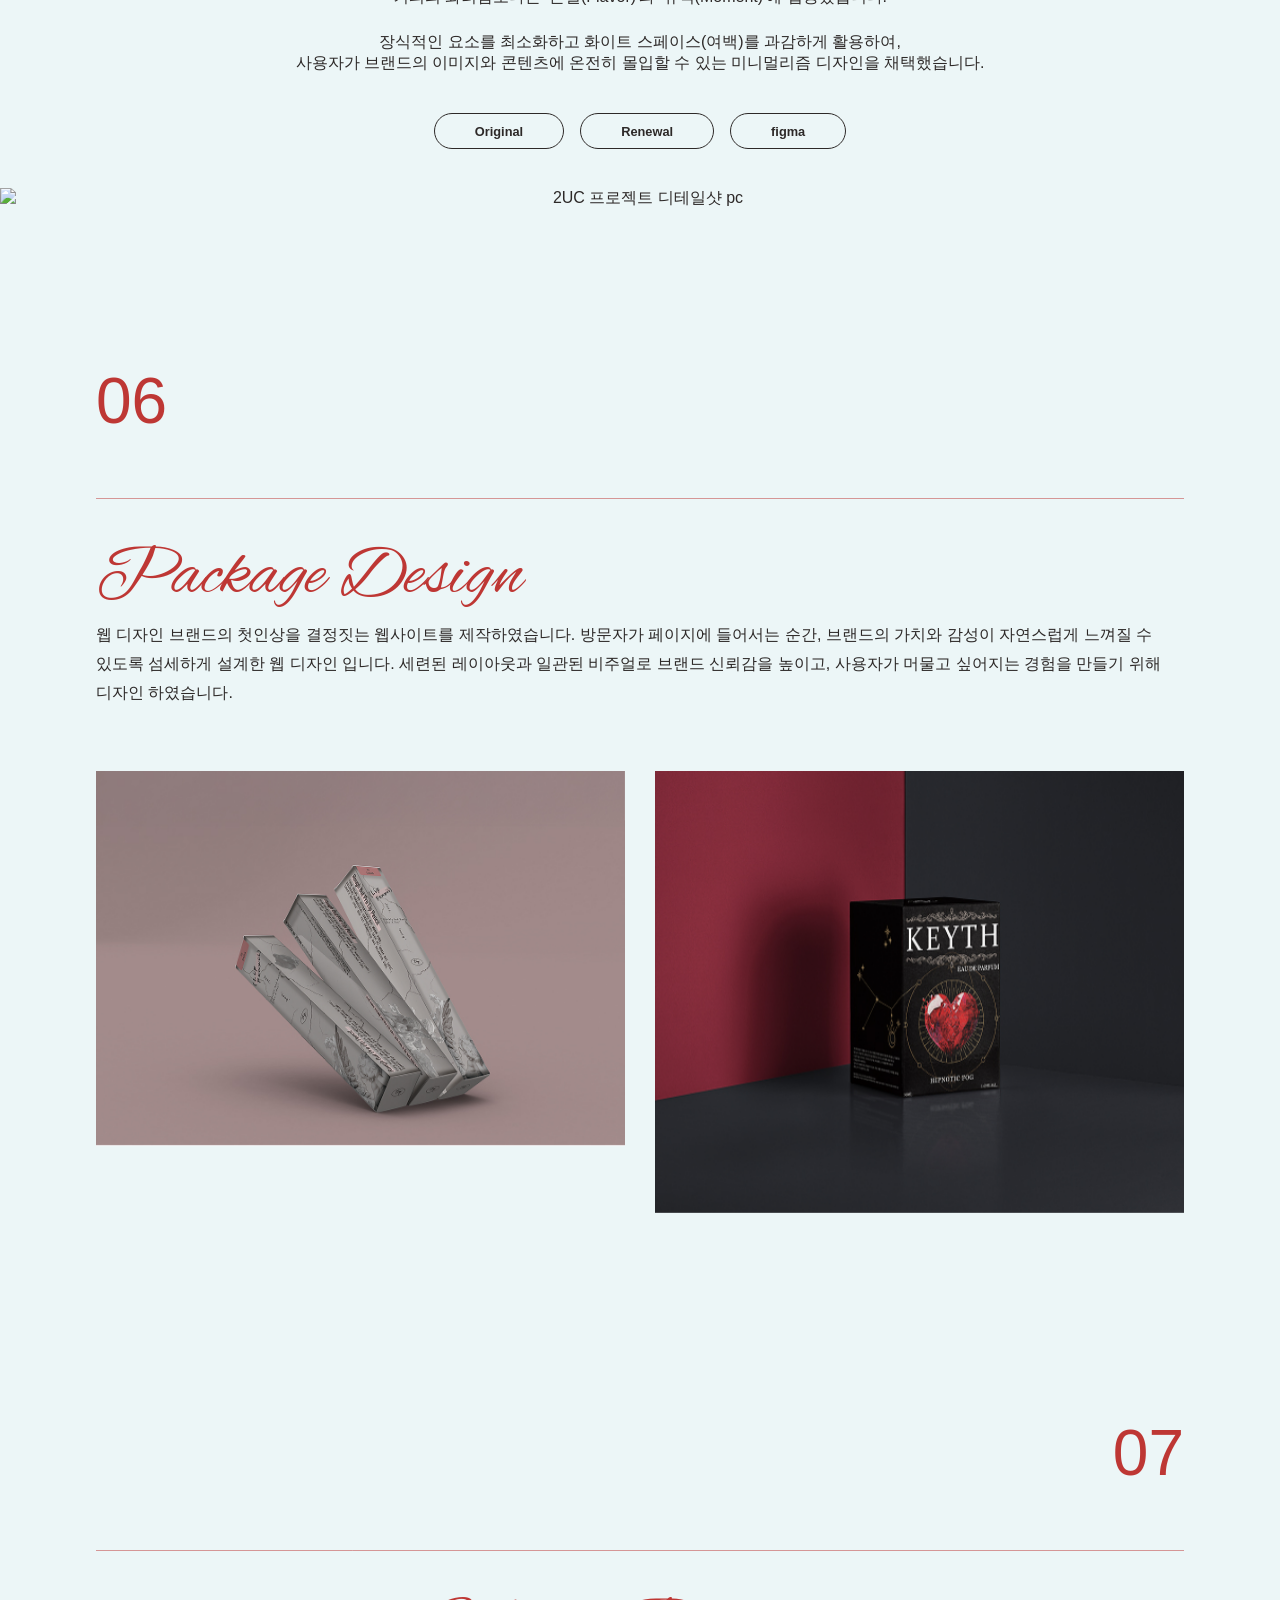
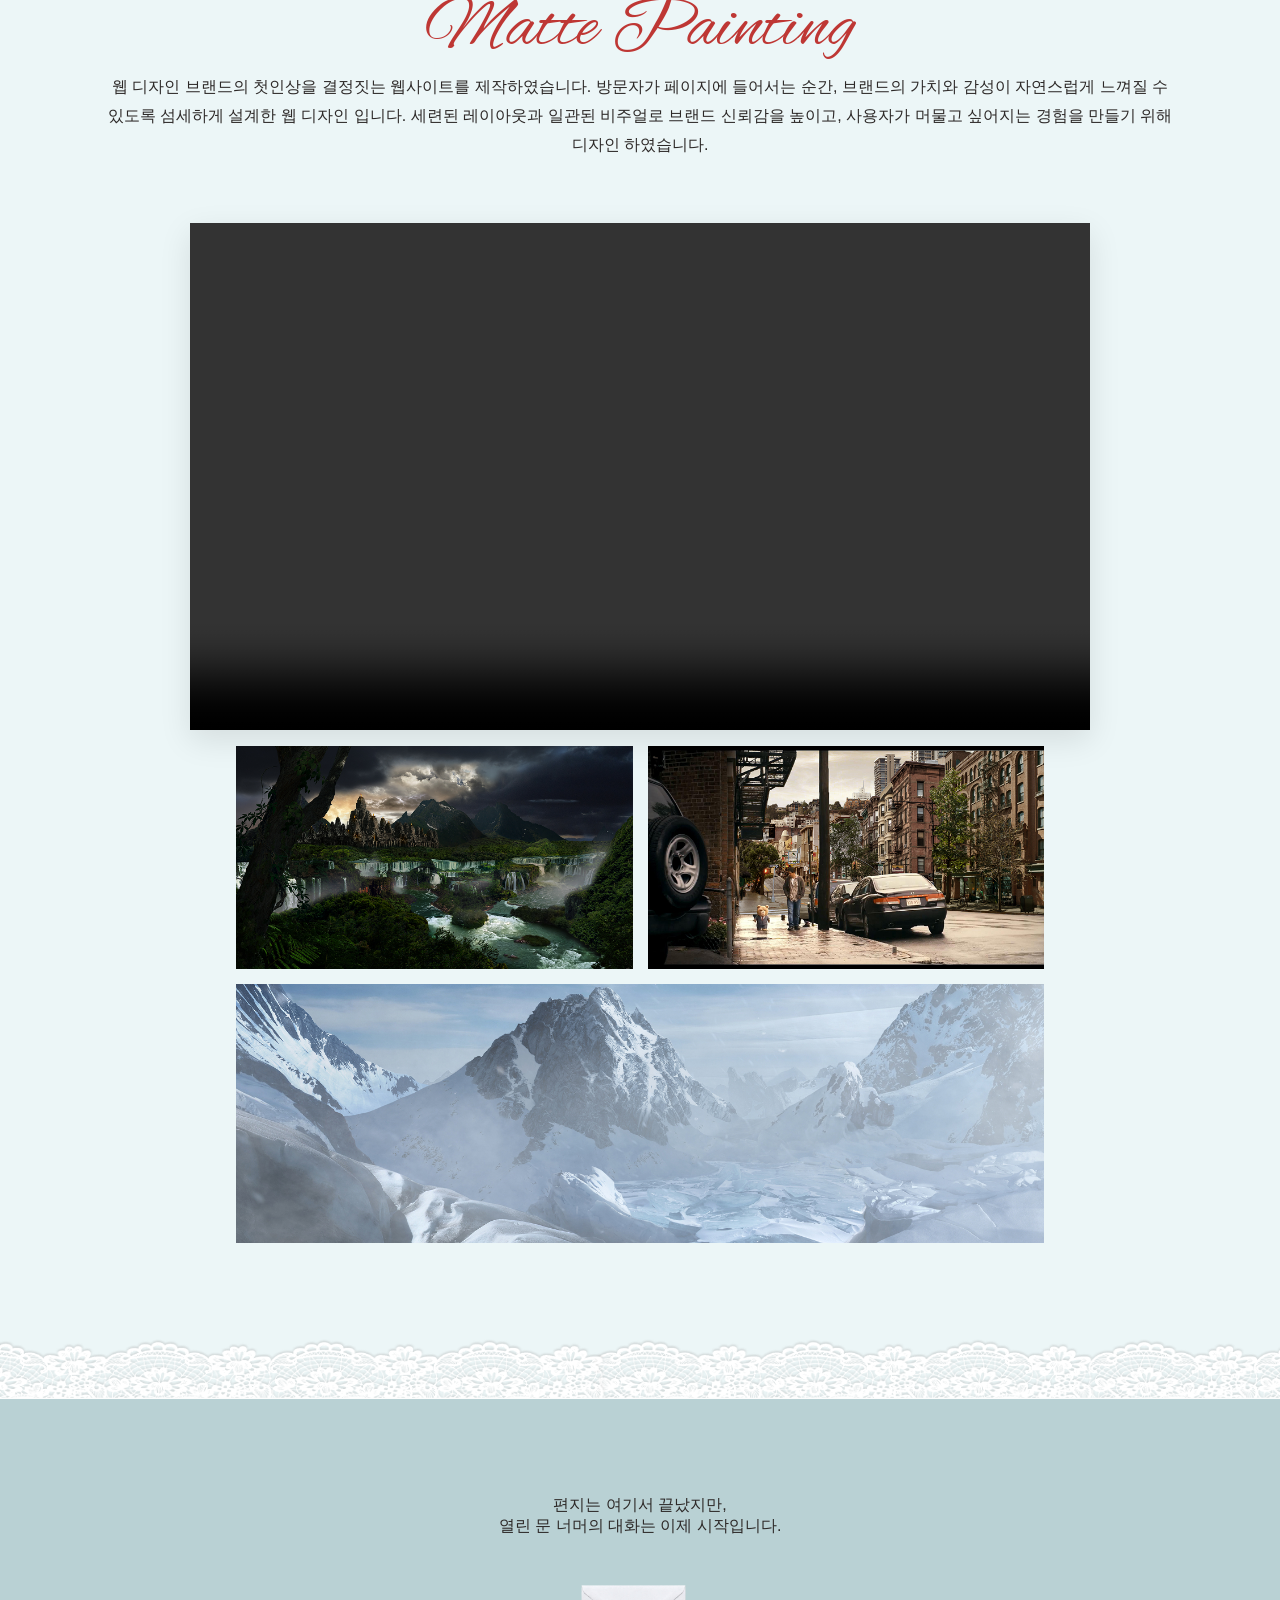
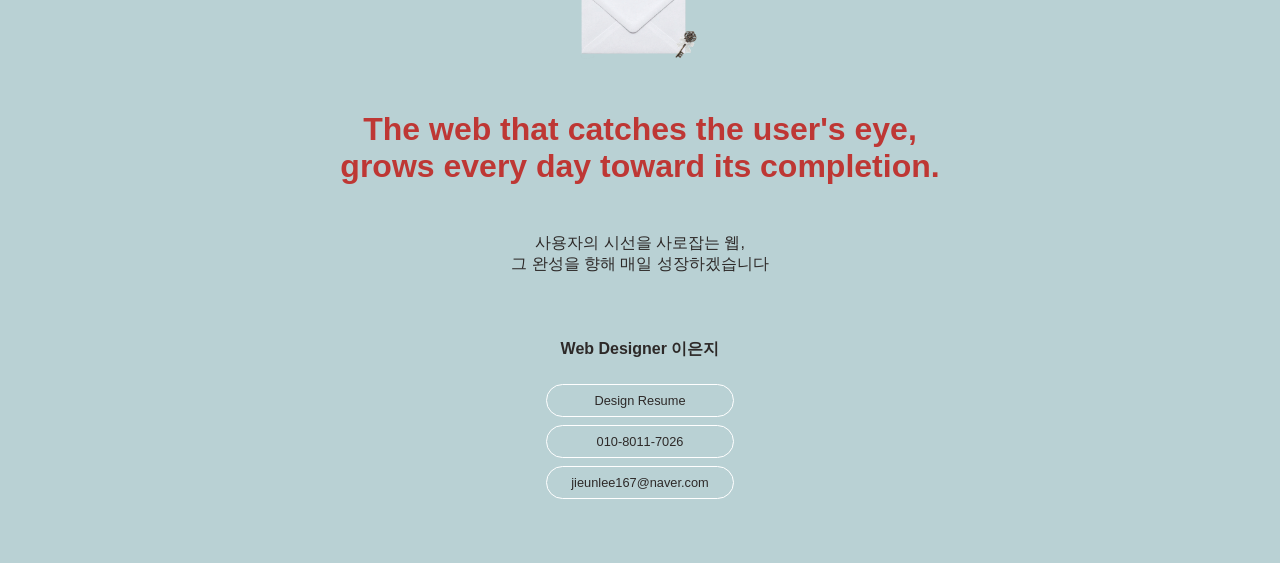
==== commit 2c212aff: "반응형 세부적으로 수정하기" ====
--- a/index.html
+++ b/index.html
@@ -9,7 +9,7 @@
     <meta name="author" content="웹디자이너 이은지">
     <!-- 검색 엔진이 페이지 색인 허용시킴(선택적으로 사용) -->
     <meta name="robots" content="index, follow">
-    <link rel="icon" sizes="32x32" type="image/png" href="./img/favicon2.png">
+    <link rel="icon" sizes="32x32" type="image/png" href="./img/favicon2.jpeg">
 
     <!-- 오픈그래프 설정(카카오톡,페이스북과 같은 곳에 링크로 공유될 때 보여지는 카드 정보 내용) -->
     <meta property="og:title" content="웹디자이너 이은지 포트폴리오 웹사이트">
@@ -20,7 +20,7 @@
     <meta charset="UTF-8">
     <meta name="viewport" content="width=device-width, initial-scale=1.0">
 
-    <title>Document</title>
+    <title>웹디자이너 이은지 포트폴리오</title>
     <link rel="stylesheet" href="./css/reset.css">
     <link rel="stylesheet" href="./css/font.css">
     <link rel="stylesheet" href="./css/system.css">
@@ -41,33 +41,53 @@
 
 </head>
 <div>
-
-     <header id="main-header">
-        <nav>
-            <ul>
-                <li><a href="#hero">HOME</a></li>
-                <li><a href="#popup">POPUP</a></li>
-                <li><a href="#banner">BANNER</a></li>
-                <li><a href="#poster">POSTER</a></li>
-                <li><a href="#detailed-page">DETAILED PAGE</a></li>
-                <li><a href="#web-design">WEB DESIGN</a></li>
-                <li><a href="#package">PACKAGE</a></li>
-                <li><a href="#mat-painting">MAT PAINTING</a></li>
-            </ul>
-        </nav>
-    </header>
-
+<header id="main-header" class="on">
+    <nav>
+        <ul>
+            <li><a href="#hero">HOME</a></li>
+            <li><a href="#popup">POPUP</a></li>
+            <li><a href="#banner">BANNER</a></li>
+            <li><a href="#poster">POSTER</a></li>
+            <li><a href="#detailed-page">DETAILED PAGE</a></li>
+            <li><a href="#web-design">WEB DESIGN</a></li>
+            <li><a href="#package">PACKAGE</a></li>
+            <li><a href="#mat-painting">MAT PAINTING</a></li>
+        </ul>
+    </nav>
+</header>
+
+<header class="header-mobile">
+    <div class="logo">PORTFOLIO</div>
+    <button class="menu-toggle" id="menuToggle">
+        <span class="bar"></span>
+        <span class="bar"></span>
+    </button>
+</header>
+
+<nav class="mobile-nav" id="mobileNav">
+    <button class="mobile-close" id="mobileClose"><img src="./img/material-symbols_close.svg" alt="메뉴 닫기버튼"></button>
+    <ul>
+        <li><a href="#hero">HOME</a></li>
+        <li><a href="#popup">POPUP</a></li>
+        <li><a href="#banner">BANNER</a></li>
+        <li><a href="#poster">POSTER</a></li>
+        <li><a href="#detailed-page">DETAILED PAGE</a></li>
+        <li><a href="#web-design">WEB DESIGN</a></li>
+        <li><a href="#package">PACKAGE</a></li>
+        <li><a href="#mat-painting">MAT PAINTING</a></li>
+    </ul>
+</nav>
     
 <!-- 히어로 섹션 ------------------------------------------------------------------------------------------------------------------------------------------>
     <section class="hero" id="hero">
-        <div class="common-fram">
+        <!-- <div class="common-fram"> -->
             <video class="bg-video-layer" autoplay loop muted playsinline>
-                <source src="./img/video.mp4" type="video/mp4">
+                <!-- <source src="./img/video.mp4" type="video/mp4"> -->
             </video>
             <figure class="key">
                  <img src="./img/hero.png" alt="">
             </figure>
-        </div> 
+        <!-- </div>  -->
 
  <!-- 버튼 레이아웃 --------------------------------------------------------------------------------------------- -->
         <h1 class="welcome-title alex fade-in-up">Welcome</h1>
@@ -176,7 +196,7 @@
                     <h2 class="alex fade-in-up">About  me</h2>
                     <h5 class="fade-in-up">사용자 경험을 기반으로 직관적이고 트렌디한 웹 디자인을 구현합니다.<br>데이터와 흐름을 고려한 설계를 통해, 사용자가 머무르고 싶은 화면을 만듭니다.<br>디자인과 사용성, 두 가지를 모두 만족시키는 결과물을 만들기 위하여 노력합니다.</h5>
     
-                    <a href="#" id="openModalBtn"><button class="fade-in-up ">profile</button></a>
+                    <a href="./img/resume.jpg" target="_blank" id="openModalBtn"><button class="fade-in-up ">profile</button></a>
                    
     
                     <div class="grid-text fade-in-up">
@@ -404,12 +424,12 @@
                 </div>
             <div class="kp-popup-showcase__header-title alex">Popup Design</div>
             <p class="kp-popup-showcase__header-description">
-                팝업 디자인 이벤트 프로모션 상황에 바로 활용할 수 있는 팝업 디자인입니다. 공지, 할인, 이벤트 참여 유도까지 다양한 목적에 맞게 여러 스타일로 제작했습니다. 깔끔하고 눈에 띄는 디자인으로 사용자의 시선을 사로잡고, 원하는 메시지를 효과적으로 전달하기 위해 디자인하였습니다.
+                팝업 디자인 이벤트 프로모션 상황에 바로 활용할 수 있는 팝업 디자인입니다. 공지, 할인, 이벤트 참여 유도까지 다양한 목적에 맞게 여러 스타일로 제작했습니다.<br>깔끔하고 눈에 띄는 디자인으로 사용자의 시선을 사로잡고, 원하는 메시지를 효과적으로 전달하기 위해 디자인하였습니다.
             </p>
         </div>
 
         <div class="kp-popup-showcase__phone-mockup">
-            <img src="./img/iPhone-16-Pro 2.png" alt="Nike Air Force Spotlight on Phone">
+            <!-- <img src="./img/iPhone-16-Pro 2.png" alt="Nike Air Force Spotlight on Phone"> -->
         </div>
 
        
@@ -535,6 +555,14 @@
                             spaceBetween: 20,
                         },
                         1440: {
+                            slidesPerView: 2.4,
+                            spaceBetween: 20,
+                        },
+                        1600:{
+                            slidesPerView: 2.2,
+                            spaceBetween: 20,
+                        },
+                        1700:{
                             slidesPerView: 3.2,
                             spaceBetween: 20,
                         },
@@ -542,7 +570,7 @@
                 });
 
                 popupSwiper.on('slideChange', function () {
-                    const activeSlide = popupSwiper.slides[popupSwiper.realIndex];
+                    const activeSlide = popupSwiper.slides[popupSwiper.activeIndex];
                     const number = activeSlide.getAttribute('data-number');
                     const title = activeSlide.getAttribute('data-title');
                     const description = activeSlide.getAttribute('data-description');
@@ -575,24 +603,31 @@
                
 
             <div class="container fade-in-up" id="boundary">
-
-            <div class="frame-inner">
-                <div class="swiper poster-mySwiper">
-                    <div class="swiper-wrapper">
-                    <div class="swiper-slide slide-1" data-title="MA CHERIE" data-desc="향수의 몽환적인 무드를 강조한 포스터 디자인으로, 부드럽고 확산되는 빛 효과를 적용해 감각적이고 신비로운 분위기를 연출하였습니다. 모델의 포즈를 제품 이미지와 조화롭게 구성하여 향수의 감성적 이미지를 시각적으로 확장하였습니다. 특히 향수 제품이 얼굴의 일부를 가리도록 하여 시선을 자연스럽게 제품으로 집중시키고, 로우 앵글 구도를 활용해 제품의 존재감을 극대화하였습니다. 타이포그래피는 세리프 계열을 사용하여 고급스럽고 우아한 브랜드 이미지를 강조하였으며, 브랜드명을 크게 배치하고 여백을 최소화하여 시각적 임팩트를 강화함으로써 브랜드 인지도를 높이는 방향으로 디자인하였습니다."><img src="./img/poster1-1.png" alt=""></div>
-                    <div class="swiper-slide slide-2" data-title="MELLO" data-desc="크림 말차 라떼 프로모션을 위한 카페 음료 포스터 디자인으로, 제품의 부드러운 크림 텍스처를 강조하기 위해 숟가락으로 크림이 떨어지는 순간을 시각적으로 표현하였습니다. 이를 통해 입안에서 부드럽게 퍼지는 질감을 직관적으로 전달하고, 제품의 촉감적 이미지를 강화하였습니다. 타이포그래피는 화이트 컬러를 기반으로 구성하고, 메인 타이포 주변에 말차 그린 계열의 반사광 효과를 적용해 신선하고 은은한 풍미를 시각화하였습니다. 전체적으로 크리미함과 말차의 조화를 강조하여, 제품의 감각적 매력을 극대화한 디자인으로 구성하였습니다."><img src="./img/poster1-2.png" alt=""></div>
-                    <div class="swiper-slide slide-3" data-title="HANDS&HOUR" data-desc="컬러풀하고 독창적인 디자인의 가구를 강조하기 위한 포스터 디자인으로, 화면 전체를 활용한 타이트한 레이아웃으로 구성하여 시각적 밀도와 에너지를 극대화하였습니다. 타이포그래피는 크게 배치하여 강한 시각적 중심을 형성하고, 제품 이미지와 자연스럽게 얽히도록 구성함으로써 전체적으로 꽉 찬 구성 속에서도 정보 위계가 명확하게 전달되도록 설계하였습니다."><img src="./img/poster1-3.png" alt=""></div>
-                    <div class="swiper-slide slide-3" data-title="NEO-FLUX" data-desc="힙한 개성을 지닌 패션 브랜드 무드를 강조하기 위해 동적인 비주얼 중심으로 포스터를 디자인하였습니다. 모델이 걸어가는 장면을 전·후면으로 분할 배치하고, 잔상 효과를 적용하여 움직임과 에너지가 느껴지는 힙한 분위기를 연출하였습니다. 착장 제품에는 박스형 그래픽 요소를 활용해 제품명을 명확히 표기함으로써 패션 아이템에 대한 정보 전달력을 강화하였습니다. 또한 인쇄물에서 사용되는 다양한 타이포 및 기호 요소를 추가하여 그래픽적인 완성도를 높이고, 스트리트 감성과 브랜드 아이덴티티가 결합된 비주얼로 구성하였습니다."><img src="./img/poster2-1.png" alt=""></div>
-                    <div class="swiper-slide slide-3" data-title="FLO" data-desc="크림 음료를 주력으로 판매하는 카페 브랜드의 무드를 알리기 위한 포스터 디자인으로, 크림이 자연스럽게 흘러내리는 비주얼을 중심으로 음료의 부드러운 질감과 즐거운 경험을 시각적으로 표현하였습니다. 서로 잔을 부딪히며 음료를 즐기는 상황을 연상시키는 구성으로, 브랜드가 지향하는 소셜한 분위기를 강화하였습니다. 상단에는 브랜드명을 크게 배치하여 인지도를 높이되, 채도를 낮춘 컬러 톤으로 처리해 크림 음료와 조화를 이루도록 설계하였습니다. 또한 노란색과 파란색 포인트 컬러를 활용해 제품 주변에 시선 유도 효과를 주고 시각적 위계를 형성하였습니다. 여기에 빈티지 텍스처를 적용해 주 고객층인 젊은 타깃층이 선호하는 레트로 감성을 더한 포스터로 완성하였습니다."><img src="./img/poster2-2.png" alt=""></div>
-                    <div class="swiper-slide slide-3" data-title="보롬왓 메밀 축제" data-desc="자연의 싱그러움을 담은 세 번째 상품 설명입니다. 스와이프하여 확인해보세요."><img src="./img/poster2-3.png" alt=""></div>
-                    </div>
-                </div>
-            </div>
-
-            <div class="glass-box" id="dragBox">
-                <h3 id="infoTitle">MA CHERIE</h3>
-                <p id="infoDesc">향수의 몽환적인 무드를 강조한 포스터 디자인으로, 부드럽고 확산되는 빛 효과를 적용해 감각적이고 신비로운 분위기를 연출하였습니다. 모델의 포즈를 제품 이미지와 조화롭게 구성하여 향수의 감성적 이미지를 시각적으로 확장하였습니다. 특히 향수 제품이 얼굴의 일부를 가리도록 하여 시선을 자연스럽게 제품으로 집중시키고, 로우 앵글 구도를 활용해 제품의 존재감을 극대화하였습니다. 타이포그래피는 세리프 계열을 사용하여 고급스럽고 우아한 브랜드 이미지를 강조하였으며, 브랜드명을 크게 배치하고 여백을 최소화하여 시각적 임팩트를 강화함으로써 브랜드 인지도를 높이는 방향으로 디자인하였습니다.
-</p>
+            <div class="common-fram">
+                <div class="frame-inner">
+                    <div class="swiper poster-mySwiper">
+                        <div class="swiper-wrapper">
+                        <div class="swiper-slide slide-1" data-title="MA CHERIE" data-desc1="향수의 몽환적인 무드를 강조한 포스터 디자인으로, 부드럽고 확산되는 빛 효과를 적용해 감각적이고 신비로운 분위기를 연출하였습니다. 모델의 포즈를 제품 이미지와 조화롭게 구성하여 향수의 감성적 이미지를 시각적으로 확장하였습니다."
+                        data-desc2="특히 향수 제품이 얼굴의 일부를 가리도록 하여 시선을 자연스럽게 제품으로 집중시키고, 로우 앵글 구도를 활용해 제품의 존재감을 극대화하였습니다. 타이포그래피는 세리프 계열을 사용하여 고급스럽고 우아한 브랜드 이미지를 강조하였으며, 브랜드명을 크게 배치하고 여백을 최소화하여 시각적 임팩트를 강화함으로써 브랜드 인지도를 높이는 방향으로 디자인하였습니다." data-mood="mid century style"><img src="./img/poster1-1.png" alt=""></div>
+                        <div class="swiper-slide slide-2" data-title="MELLO" data-desc1="크림 말차 라떼 프로모션을 위한 카페 음료 포스터 디자인으로, 제품의 부드러운 크림 텍스처를 강조하기 위해 숟가락으로 크림이 떨어지는 순간을 시각적으로 표현하였습니다. 이를 통해 입안에서 부드럽게 퍼지는 질감을 직관적으로 전달하고, 제품의 촉감적 이미지를 강화하였습니다." data-desc2="타이포그래피는 화이트 컬러를 기반으로 구성하고, 메인 타이포 주변에 말차 그린 계열의 반사광 효과를 적용해 신선하고 은은한 풍미를 시각화하였습니다. 전체적으로 크리미함과 말차의 조화를 강조하여, 제품의 감각적 매력을 극대화한 디자인으로 구성하였습니다." data-mood="creamy matcha latte"><img src="./img/poster1-2.png" alt=""></div>
+                        <div class="swiper-slide slide-3" data-title="HANDS&HOUR" data-desc1="컬러풀하고 독창적인 디자인의 가구를 강조하기 위한 포스터 디자인으로, 화면 전체를 활용한 타이트한 레이아웃으로 구성하여 시각적 밀도와 에너지를 극대화하였습니다." data-desc2="타이포그래피는 크게 배치하여 강한 시각적 중심을 형성하고, 제품 이미지와 자연스럽게 얽히도록 구성함으로써 전체적으로 꽉 찬 구성 속에서도 정보 위계가 명확하게 전달되도록 설계하였습니다." data-mood="colorful furniture"><img src="./img/poster1-3.png" alt=""></div>
+                        <div class="swiper-slide slide-3" data-title="NEO-FLUX" data-desc1="힙한 개성을 지닌 패션 브랜드 무드를 강조하기 위해 동적인 비주얼 중심으로 포스터를 디자인하였습니다. 모델이 걸어가는 장면을 전·후면으로 분할 배치하고, 잔상 효과를 적용하여 움직임과 에너지가 느껴지는 힙한 분위기를 연출하였습니다." data-desc2="착장 제품에는 박스형 그래픽 요소를 활용해 제품명을 명확히 표기함으로써 패션 아이템에 대한 정보 전달력을 강화하였습니다. 또한 인쇄물에서 사용되는 다양한 타이포 및 기호 요소를 추가하여 그래픽적인 완성도를 높이고, 스트리트 감성과 브랜드 아이덴티티가 결합된 비주얼로 구성하였습니다." data-mood="hip street fashion"><img src="./img/poster2-1.png" alt=""></div>
+                        <div class="swiper-slide slide-3" data-title="FLO" data-desc1="크림 음료를 주력으로 판매하는 카페 브랜드의 무드를 알리기 위한 포스터 디자인으로, 크림이 자연스럽게 흘러내리는 비주얼을 중심으로 음료의 부드러운 질감과 즐거운 경험을 시각적으로 표현하였습니다. 서로 잔을 부딪히며 음료를 즐기는 상황을 연상시키는 구성으로, 브랜드가 지향하는 소셜한 분위기를 강화하였습니다." data-desc2="상단에는 브랜드명을 크게 배치하여 인지도를 높이되, 채도를 낮춘 컬러 톤으로 처리해 크림 음료와 조화를 이루도록 설계하였습니다. 또한 노란색과 파란색 포인트 컬러를 활용해 제품 주변에 시선 유도 효과를 주고 시각적 위계를 형성하였습니다. 여기에 빈티지 텍스처를 적용해 주 고객층인 젊은 타깃층이 선호하는 레트로 감성을 더한 포스터로 완성하였습니다." data-mood="vintage coffee"><img src="./img/poster2-2.png" alt=""></div>
+                        <div class="swiper-slide slide-3" data-title="보롬왓 메밀 축제" data-desc1="자연의 싱그러움을 담은 세 번째 상품 설명입니다." data-desc2="스와이프하여 확인해보세요." data-mood="natural buckwheat festival"><img src="./img/poster2-3.png" alt=""></div>
+                        </div>
+                    </div>
+                </div>
+    
+                <div class="glass-box lace-style" id="dragBox">
+                    <h3 id="infoTitle">MA CHERIE</h3>
+                    <h4 id="moodTitle">mid century style</h4>
+                    <p id="infoDesc1">향수의 몽환적인 무드를 강조한 포스터 디자인으로, 부드럽고 확산되는 빛 효과를 적용해 감각적이고 신비로운 분위기를 연출하였습니다. 모델의 포즈를 제품 이미지와 조화롭게 구성하여 향수의 감성적 이미지를 시각적으로 확장하였습니다.
+                    </p>
+                    <p id="infoDesc2">
+                        특히 향수 제품이 얼굴의 일부를 가리도록 하여 시선을 자연스럽게 제품으로 집중시키고, 로우 앵글 구도를 활용해 제품의 존재감을 극대화하였습니다. 타이포그래피는 세리프 계열을 사용하여 고급스럽고 우아한 브랜드 이미지를 강조하였으며, 브랜드명을 크게 배치하고 여백을 최소화하여 시각적 임팩트를 강화함으로써 브랜드 인지도를 높이는 방향으로 디자인하였습니다.
+                    </p>
+                </div>
+
             </div>
 
         </div>
@@ -658,7 +693,7 @@
 
         <section class="bncontent-section">
             <div class="billboard-container">
-                <img src="./img/US_11 1.png" alt="Acne Studios 배너 빌보드" class="billboard-image">
+                <!-- <img src="./img/US_11 1.png" alt="Acne Studios 배너 빌보드" class="billboard-image"> -->
             </div>
            
 
@@ -785,7 +820,7 @@
             <div class="text-box">
                     <h2 class="cursive-title alex">Web Design</h2>
                     <p class="description-text">
-                        웹 디자인 브랜드의 첫인상을 결정짓는 웹사이트를 제작하였습니다. 방문자가 페이지에 들어서는 순간, 브랜드의 가치와 감성이 자연스럽게 느껴질 수 있도록 섬세하게 설계한 웹 디자인 입니다. 세련된 레이아웃과 일관된 비주얼로 브랜드 신뢰감을 높이고, 사용자가 머물고 싶어지는 경험을 만들기 위해 디자인 하였습니다.
+                        웹 디자인 브랜드의 첫인상을 결정짓는 웹사이트를 제작하였습니다. <br>방문자가 페이지에 들어서는 순간, 브랜드의 가치와 감성이 자연스럽게 느껴질 수 있도록 섬세하게 설계한 웹 디자인 입니다. <br>세련된 레이아웃과 일관된 비주얼로 브랜드 신뢰감을 높이고, 사용자가 머물고 싶어지는 경험을 만들기 위해 디자인 하였습니다.
                     </p>
                 </div>
                
@@ -816,33 +851,34 @@
             <div class="project-content">
                 <div class="common-frame">
                     <h3 class="ani1"><span>1</span>Project</h3>
-                    <h4 class="ani1">MORVA Coffee Responsive WebSite</h4>
-                    <p class="fwb ani1">커피의 화려함보다는 '본질(Flavor)'과 '휴식(Moment)'에 집중했습니다.</p>
-                    <p class="ani1">장식적인 요소를 최소화하고 화이트 스페이스(여백)를 과감하게 활용하여,<br> 사용자가 브랜드의 이미지와 콘텐츠에 온전히 몰입할 수 있는 미니멀리즘 디자인을 채택했습니다.</p>
+                    <h4 class="ani1">FLO Coffee Responsive WebSite</h4>
+                    <p class="fwb ani1">펍 카페를 발고 에너지있는 무드로 재해석 하여 제작하였습니다.</p>
+                    <p class="ani1">미니멀하면서도 임팩트 있는 UI를 통해 타겟 유저에게 에너지 넘치는 브랜드 이미지를 각인시키고,<br>오프라인 공간으로의 방문 욕구를 자극하고자 제작하였습니다.</p>
                 </div>
                 <ul class="project-sticky">
-                    <li><a href="#">Original</a></li>
-                    <li><a href="#">Renewal</a></li>
+                    <li><a href="https://eunji499.github.io/Flo--WEB/" target="_blank">Original</a></li>
+                    <!-- <li><a href="#">Renewal</a></li> -->
                 </ul>
                 <figure class="project-detail">
-                    <img src="./img/moov_pc.jpg" alt="모르바프로젝트 디테일샷 pc" class="pc">
-                    <img src="./img/moov_tab.jpg" alt="모르바프로젝트 디테일샷 mobile" class="mo">
+                    <img src="./img/flo.jpg" alt="플로우프로젝트 디테일샷 pc" class="pc">
+                    <img src="./img/flo-mo.jpg" alt="플로우프로젝트 디테일샷 mobile" class="mo">
                 </figure>
             </div>
             <div class="project-content">
                 <div class="common-frame">
                     <h3 class="ani1"><span>2</span>Project</h3>
-                    <h4 class="ani1">MORVA Coffee Responsive WebSite</h4>
+                    <h4 class="ani1">2UC Furniture brand Responsive WebSite</h4>
                     <p class="fwb ani1">커피의 화려함보다는 '본질(Flavor)'과 '휴식(Moment)'에 집중했습니다.</p>
                     <p class="ani1">장식적인 요소를 최소화하고 화이트 스페이스(여백)를 과감하게 활용하여,<br> 사용자가 브랜드의 이미지와 콘텐츠에 온전히 몰입할 수 있는 미니멀리즘 디자인을 채택했습니다.</p>
                 </div>
                 <ul class="project-sticky">
-                    <li><a href="#">Original</a></li>
-                    <li><a href="#">Renewal</a></li>
+                    <li><a href="https://backgroundseoul.cafe24.com/" target="_blank">Original</a></li>
+                    <li><a href="https://snf06103-droid.github.io/web-project-2uc/" target="_blank">Renewal</a></li>
+                    <li><a href="https://www.figma.com/proto/5nzgtv8kxDlvSI4WwopiiX/%EC%A5%90%ED%8F%AC?node-id=1268-4052&p=f&viewport=1494%2C1100%2C0.02&t=dD5G8N6FSovO8f79-1&scaling=min-zoom&content-scaling=fixed&starting-point-node-id=1268%3A4052&show-proto-sidebar=1&page-id=0%3A1" target="_blank">figma</a></li>
                 </ul>
                 <figure class="project-detail">
-                    <img src="./img/moov_pc.jpg" alt="모르바프로젝트 디테일샷 pc" class="pc">
-                    <img src="./img/moov_tab.jpg" alt="모르바프로젝트 디테일샷 mobile" class="mo">
+                    <img src="./img/2UC.jpg" alt="2UC 프로젝트 디테일샷 pc" class="pc">
+                    <img src="./img/2UC-mo.jpg" alt="2UC 프로젝트 디테일샷 mobile" class="mo">
                 </figure>
             </div>
     
@@ -876,7 +912,7 @@
                     </p>
                 </div>
 
-                <img src="./img/pak.png" alt="할라피뇨 스프레드 패키지" class="absolute-floating-image">
+                <!-- <img src="./img/pak.png" alt="할라피뇨 스프레드 패키지" class="absolute-floating-image"> -->
                 
             </div>
               <div class="swiper package-Swiper">
@@ -943,7 +979,7 @@
                         <path class="elastic-path" fill="transparent" stroke="black"></path>
                     </svg>
             </div>
-        <div class="full-width-line"></div>
+        
 
         <div class="inner-container center-content">
             
@@ -964,6 +1000,7 @@
 </section>
 
 <div class="gallery-wrapper">
+    <div class="common-fram">
         <div class="image-grid">
             
             <div class="grid-item">
@@ -980,27 +1017,28 @@
 
         </div>
     </div>
-
+</div>
 
 
 
 
 
 <div class="contact" id="sec8">
-            <div class="common-frame">
-                <p>편지는 여기서 끝났지만, 열린 문 너머의 대화는 이제 시작입니다.</p>
+     
+            <!-- <div class="common-frame"> -->
+                <p>편지는 여기서 끝났지만,<br> 열린 문 너머의 대화는 이제 시작입니다.</p>
                 <figure class="pro-img ">
                     <img src="./img/pop.png" alt="웹디자이너 이은지">
                 </figure>
                 <h2 class="ani1">The web that catches the user's eye,<br>grows every day toward its completion.</h2>
-                <p class="ani1">사용자의 시선을 사로잡는 웹, 그 완성을 향해 매일 성장하겠습니다</p>
+                <p class="ani1">사용자의 시선을 사로잡는 웹,<br> 그 완성을 향해 매일 성장하겠습니다</p>
                 <h3>Web Designer 이은지</h3>
                 <ul class="contact-menu">
-                    <li class="ani1"><a href="#">Design Resume</a></li>
+                    <li class="ani1"><a href="img/resume.jpg" target="_blank">Design Resume</a></li>
                     <li class="ani1"><a href="tel:01080117026">010-8011-7026</a></li>
                     <li class="ani1"><a href="mailto:jieunlee167@naver.com">jieunlee167@naver.com</a></li>
                 </ul>
-            </div>
+            <!-- </div> -->
         </div>
 
 
--- a/css/index.css
+++ b/css/index.css
@@ -1,7 +1,46 @@
+/* 외우지 말 것 */
+::-webkit-scrollbar{
+    width: 0.2rem;
+    height: 1rem;
+}
+
+::-webkit-scrollbar-thumb{
+    background: #BE3734;
+    border-radius: .4rem;;
+}
+
+::-webkit-scrollbar-track{
+    background-color:#efefef;
+}
+
+
+.e{
+    border: 10px solid coral;
+    width: 300px;
+    height: 100px;
+    overflow-y: scroll; }
+.e::-webkit-scrollbar{
+    width: 14px;
+    height: 14px;
+}
+
+.e::-webkit-scrollbar-thumb{
+    background: gold;
+    border-radius: 6px;
+}
+
+.e::-webkit-scrollbar-track{
+    background-color: darkgreen;
+}
+
+
+
 
 html {
     font-family: 'Suit',sans-serif;
+    color: #2D2928;
     background-color: #ECF6F7;
+    scroll-behavior: smooth;
  }
         
         /* 1. 초기 숨겨진 상태 설정 */
@@ -20,25 +59,28 @@
  
 
  /* 헤더---------------------------------------------------------------------------------------------------------------------------------------------------------------------------------------- */
-        header {
-            position: fixed; 
-            top: 40px; 
-            left: 50%; 
-            transform: translateX(-50%); 
-            padding: 12px 40px; 
-            
-            background: rgba(255, 255, 255, 0.15); 
-            backdrop-filter: blur(12px); 
-            -webkit-backdrop-filter: blur(12px); 
-            
-            border: 1px solid rgba(255, 255, 255, 0.4); 
-            border-radius: 50px; 
-            box-shadow: 0 4px 15px rgba(0, 0, 0, 0.05); 
-            
+        #main-header {
+            position: fixed;
+            top: 1rem;
+            left: 50%;
+            transform: translateX(-50%);
+            padding: 0.4rem 2rem;
+            background: rgba(255, 255, 255, 0.15);
+            backdrop-filter: blur(12px);
+            -webkit-backdrop-filter: blur(12px);
+            border: 1px solid rgba(255, 255, 255, 0.4);
+            border-radius: 50px;
+            box-shadow: 0 4px 15px rgba(0, 0, 0, 0.05);
             display: flex;
             justify-content: center;
             align-items: center;
             z-index: 100;
+            opacity: 0;
+            transition: opacity 0.3s;
+        }
+
+        #main-header.on {
+            opacity: 1;
         }
 
         header nav ul {
@@ -50,13 +92,13 @@
         }
 
         header nav ul li {
-            margin: 0 18px; 
+            margin: 0 0.8rem; 
         }
 
         header nav ul li a {
             text-decoration: none;
             color: #2D2928; 
-            font-size: 13px;
+            font-size: 0.8rem;
             font-weight: 500;
             letter-spacing: 0.5px;
             transition: color 0.3s;
@@ -65,11 +107,149 @@
         header nav ul li a:hover {
             color: #BE3734; }
 
+    /* --- 1. PC 헤더 (#main-header) --- */
+/* #main-header {
+    position: fixed;
+    top: 0;
+    width: 100%;
+    height: 70px;
+    background: #fff;
+    display: flex; /* 기본적으로 보임 */
+    /* justify-content: center;
+    align-items: center;
+    box-shadow: 0 2px 5px rgba(0,0,0,0.1);
+    z-index: 1000; */
+
+/* 
+#main-header ul {
+    display: flex;
+    gap: 20px; /* 메뉴 간격 */
+
+/* 
+#main-header ul li a {
+    font-size: 14px;
+    font-weight: bold;
+    transition: color 0.3s;
+} */ */
+ */
+
+
+/* --- 2. 모바일 헤더 (.header-mobile) --- */
+.header-mobile {
+    position: fixed;
+    top: 0;
+    width: 100%;
+    height: 60px;
+    background: #fff;
+    display: none; /* 기본적으로 숨김 (PC 우선) */
+    justify-content: space-between;
+    align-items: center;
+    padding: 0 20px;
+    box-shadow: 0 2px 5px rgba(0,0,0,0.1);
+    z-index: 1001;
+    box-sizing: border-box;
+}
+
+/* 햄버거 버튼 디자인 */
+.menu-toggle {
+    background: none;
+    border: none;
+    cursor: pointer;
+    display: flex;
+    flex-direction: column;
+    gap: 6px;
+}
+
+.bar {
+    width: 25px;
+    height: 2px;
+    background: #333;
+    transition: 0.3s;
+}
+
+/* --- 3. 모바일 메뉴 (.mobile-nav) --- */
+.mobile-nav {
+    position: fixed;
+    top: 0;
+    right: -100%; /* 화면 밖 */
+    width: 100%;
+    height: 100vh;
+    background: #fff;
+    z-index: 1000;
+    display: flex;
+    justify-content: center;
+    align-items: center;
+    transition: 0.4s ease;
+}
+
+.mobile-nav.active {
+    right: 0; /* 클릭 시 등장 */
+}
+
+.mobile-nav ul {
+    text-align: center;
+}
+
+.mobile-close {
+    position: absolute;
+    top: 40px;
+    /* right: 20px; */
+    background: none;
+    border: 0.2px solid #2D2928;
+    border-radius: 920px;
+    padding: 0px 1px;
+    font-size: 5px;
+    cursor: pointer;
+}
+
+.mobile-close:hover {
+    background: #f0f0f0;
+}
+
+.mobile-nav ul li a {
+    font-size: 1.1rem;
+    font-weight: 600;
+}
+.mobile-nav ul li a:hover {
+    color: #BE3734;
+}
+.header-mobile .logo{
+    color: #BE3734;
+}
+.header-mobile{
+    display: none;
+}
+@media (max-width: 768px) {
+    #main-header {
+        display: none; 
+    }
+    .header-mobile {
+        align-items: center;
+        display: flex;
+        justify-content: space-between;
+        padding: 2rem;
+    }
+@media (min-width: 769px) {
+    #main-header {
+        display: flex; 
+    }
+    .header-mobile {
+        display: none; 
+    }
+}
+}
+
+.mobile-nav li {
+    list-style: none;
+    margin-bottom: 1.5rem;
+}
+
+
 /* 히어로 섹션[base64] */
 
 .hero{
     height: 100vh;
-    min-height: 700px;
+    min-height: 30rem;
     margin-top: 12rem;
     
 
@@ -130,7 +310,7 @@
 }
 
 .look-wrap{
-    margin: 70rem auto 0;
+    margin: 60rem auto 0;
 }
 
 /* 어바웃 섹션------------------------------------------------------------------------------------------------------------------------------------------------------------------------------------------- */
@@ -170,7 +350,6 @@
             border-radius: 50px;
             padding: 0.5rem 6rem; 
             color: #2D2928; 
-            font-family: 'Montserrat', sans-serif;
             font-size: 0.85rem; 
             font-weight: 600; 
             letter-spacing: 0.5px;
@@ -208,12 +387,13 @@
 .grid-text li{
     font-weight: 600;
     color: #2D2928;
-    margin-bottom: 1rem;
+    margin-bottom: 2rem;
 }
 
 .grid-text li p{
     font-weight: 400;
-    font-size: 0.8rem;
+    font-size: 1rem;
+    margin-top: 0.5rem;
 }
 
 .lace-style {
@@ -231,7 +411,7 @@
 .skills-grid {
     display: grid;
     grid-template-columns: repeat(3, minmax(20px, 1fr));
-    gap: 40px 2rem;
+    gap: 2rem 2rem;
     padding: 2rem 10rem;
     background-color: #ffffff;
 }
@@ -247,7 +427,7 @@
         .skill-card {
             display: flex;
             align-items: flex-start;
-            gap: 15px; 
+            gap: 0.8rem; 
         }
 
         /* 텍스트 컨텐츠 영역 */
@@ -287,7 +467,7 @@
 
         .skill-details p {
             font-size: 0.85rem;
-            color: #555;
+            color: #2D2928;
             line-height: 1.6;
             letter-spacing: -0.5px;
         }
@@ -333,31 +513,31 @@
             transform: rotate(20deg); }
         .button-container {
             display: flex;
-            gap: 5rem;
+            gap: 2rem;
             align-items: center;
             justify-content: center;
 }
         /* 버튼 스타일 */
-        .btn {
-            appearance: none; 
-            -webkit-appearance: none; 
-            -moz-appearance: none;
-            outline: none; 
-            box-shadow: none; 
-            background: none; 
-            margin: 0;
-            background-color: #ECF6F7; 
-            border: 1px solid #2D2928; 
-            border-radius: 50px;
-            padding: 1rem 4rem; 
-            color: #2D2928; 
-            font-family: 'Montserrat', sans-serif;
-            font-size: 0.85rem; 
-            font-weight: 600; 
-            letter-spacing: 0.5px;
-            cursor: pointer; 
-            transition: all 0.3s ease;
-        }
+.btn {
+    appearance: none;
+    -webkit-appearance: none;
+    -moz-appearance: none;
+    outline: none;
+    box-shadow: none;
+    background: none;
+    margin: 0;
+    background-color: #ECF6F7;
+    border: 1px solid #2D2928;
+    border-radius: 50px;
+    padding: 0.5rem 2rem;
+    color: #2D2928;
+    font-size: 0.65rem;
+    font-weight: 600;
+    letter-spacing: 0.5px;
+    cursor: pointer;
+    transition: all 0.3s ease;
+    text-transform: uppercase;
+}
         .btn:hover { 
             background-color: #BE3734; 
             border-color: #2D2928; 
@@ -466,9 +646,8 @@
             font-size: 2.5rem; 
             color: #BE3734; }
         
-        /* 개별 폰트 적용 */
+        
         .preview-alex { font-family: 'Alex Brush', cursive; font-size: 3.5rem; } 
-        .preview-angkor { font-family: 'Angkor', serif; }
         .preview-suit { font-family: 'SUIT', sans-serif; color: #2D2928; font-weight: 500; }
         
         /* 선 및 끝의 동그라미(점)*/
@@ -494,7 +673,7 @@
             font-weight: bold;
              font-size: 1.1rem; 
              color: #2D2928; 
-             font-family: 'Montserrat', sans-serif; }
+             }
         .font-desc { 
             width: 280px; 
             font-size: 0.85rem;
@@ -542,6 +721,7 @@
 
 /* 팝업 영역 -------------------------------------------------------------------------------------------------------------------------------------------------------------------------*/
       /* 모든 탄성 선의 기본 색상 지정 */
+ 
 .elastic-path {
     stroke: #BE3734; 
     stroke-width: 1px; 
@@ -565,19 +745,19 @@
             padding-left: 6rem;
         }
 
-         .intro-box {
-            padding: 2.5rem 6rem;
-            margin-bottom: 5rem;
-            position: relative; 
-            z-index: 1; 
-        }
+       .intro-box {
+
+        margin-bottom: 5rem;
+        position: relative;
+        z-index: 1;
+    }
 
 
         .intro-box p {
             color: #2D2928;
-            font-size: 0.95rem;
+            font-size: 1rem;
             line-height: 1.8;
-            font-weight: 500;
+            font-weight: 400;
         }
         
         .portfolio-info {
@@ -610,7 +790,7 @@
             position: relative;
             width: auto;
             margin: 0 auto;
-            padding: 4rem 1rem 6rem;
+            padding: 4rem 1rem 0;
         }
 
         
@@ -627,15 +807,14 @@
             color: #BE3734;
             line-height: 1;
         }
-      .kp-popup-showcase__header-title {
-        font-size: 6rem;
+    .kp-popup-showcase__header-title {
+        font-size: 4.5rem;
         color: #BE3734;
-        margin-top: 10rem;
-}
+        margin-top: 2rem;
+    }
         .kp-popup-showcase__header-description {
-            font-size: 1.25rem;
-            color: #777;
-            max-width: 500px;
+            font-size: 1rem;
+            color: #2D2928;
             margin-left: auto;
             margin-top: 1rem;
             line-height: 1.6;
@@ -662,8 +841,8 @@
             display: flex;
             align-items: flex-start;
             justify-content: space-between;
-            gap: 40px;
-            margin-top: 200px; 
+            gap: 2rem;
+            margin: 8rem 0;
         }
 
         
@@ -674,7 +853,7 @@
             text-align: center;
         }
         .kp-popup-showcase__info-number {
-            font-size: 20px;
+            font-size: 1rem;
             font-weight: 700;
             color: #d1303c;
             margin-bottom: 20px;
@@ -684,14 +863,14 @@
             padding: 3rem;
         }
         .kp-popup-showcase__info-title {
-            font-size: 24px;
+            font-size: 1.2rem;
             font-weight: 700;
-            color: #333;
-            margin-bottom: 30px;
+            color: #2D2928;
+            margin-bottom: 1.5rem;
         }
         .kp-popup-showcase__info-description {
-            font-size: 15px;
-            color: #666;
+            font-size: 1rem;
+            color: #2D2928;
             line-height: 1.8;
             word-break: keep-all;
             text-align: left; 
@@ -705,7 +884,7 @@
         }
         .kp-popup-showcase__slider-wrapper {
             display: flex;
-            gap: 20px;
+            gap: 1rem;
 
             
             animation: slideAuto 15s linear infinite;
@@ -733,51 +912,6 @@
             0% { transform: translateX(0); }
             100% { transform: translateX(calc(-280px * 2 - 40px)); } 
         }
-
-
-
-
-
-
-
-
-
-
-
-
-
-
-
-
-
-
-
-
-
-
-
-
-
-
-
-
-
-
-
-
-
-
-
-
-
-
-
-
-
-
-
-
-
 
 
         /* 포스터 이미지 영역 -----------------------------------------------------------------------------------------------------------------------------------------------------------------*/
@@ -845,36 +979,41 @@
         margin-top: 20rem;
       }
 
-
+.swiper {
+   overflow: hidden;
+}
 
 
 /* 포스터--------------------------------------------------------------------------------------------------------------------------------------------------------------------------------------------------- */
        
 
-    .container {
-        position: relative;
-        height: 850px;
-        background: url(../img/pan.png) center / contain no-repeat;
-        border-radius: 20px;
-        display: flex;
-        justify-content: center;
-        align-items: center;
-        overflow: hidden;
-        margin-top: 10rem;
-        margin-bottom: 15rem;
+.container .common-fram {
+    /* position: relative; */
+    /* height: 850px; */
+    /* background: url(../img/pan.png) center / contain no-repeat; */
+    /* border-radius: 20px; */
+    display: flex;
+    justify-content: center;
+    align-items: center;
+    /* overflow: hidden; */
+    margin-top: 4rem;
+    gap: 5rem;
+    margin-bottom: 7rem;
 }
     
-    .frame-inner {
-      position: relative;
-      width: 1200px;  
-      height: 1050px; 
-      display: flex;
-      justify-content: center;
-      align-items: center;
-    }
-    .popup-swiper {
-        width: calc(100% - 540px);
-    }
+.frame-inner {
+    position: relative;
+    display: flex;
+    justify-content: center;
+    align-items: center;
+    /* flex: 1; */
+    background: url(../img/pan.png) center / contain no-repeat;
+    padding: 7rem 0;
+    width: 780px;
+}
+.popup-swiper {
+    width: calc(100% - 540px);
+}
 
 
     /* Swiper 스타일 -------------------------------------------------------------------------------------------------------------------------------------------------------------------- */
@@ -888,7 +1027,7 @@
       width: 100%;
       height: 100%;
       object-fit: cover; 
-      border-radius: 18px; 
+      /* border-radius: 18px;  */
       display: block;
     }
     .swiper-slide {
@@ -896,7 +1035,7 @@
       align-items: center;
       justify-content: center;
       border-radius: 18px;
-      font-size: 22px;
+      font-size: 1.2rem;
       font-weight: bold;
       color: #fff;
       
@@ -904,26 +1043,17 @@
     
 
     /* 타이포 섹션 (글래스모피즘 + 드래그)------------------------------------------------------------------------------------------------------------------------------------------------------- */
-  .glass-box {
-    position: absolute;
-    left: 70%;
-    bottom: 25%;
-    width: 280px;
-    height: 400px;
-    padding: 20px;
-    background: linear-gradient( 135deg, rgba(255, 255, 255, 0.4) 0%,rgba(255, 255, 255, 0.05) 100%);
-    backdrop-filter: blur(3px) saturate(150%);
-    -webkit-backdrop-filter: blur(16px) saturate(150%);
-    border: 1px solid rgba(255, 255, 255, 0.5);
-    border-right-color: rgba(255, 255, 255, 0.1);
-     border-bottom-color: rgba(255, 255, 255, 0.1);
-    border-radius: 16px;
-    box-shadow: 0 10px 30px rgba(0, 0, 0, 0.15),             
-     inset 0 1.5px 2px rgba(255, 255, 255, 0.8),  
-     inset 0 -1.5px 2px rgba(255, 255, 255, 0.1);
-     cursor: grab;
-     z-index: 100;
+ .glass-box {
+    flex: 1;
+    padding: 1rem;
+    z-index: 100;
     user-select: none;
+    margin: 0;
+    border: 2.6rem solid transparent;
+    border-image: url(../img/lase-toll.png) 95 round;
+    background: #ffffff;
+    background-clip: padding-box;
+    /* box-sizing: border-box; */
 }
 
     .glass-box:active {
@@ -931,16 +1061,25 @@
     }
 
     .glass-box h3 {
-      margin: 0 0 10px 0;
-      font-size: 1.25rem;
-      color: #111;
-      text-shadow: 0 1px 2px rgba(255,255,255,0.8); 
-    }
+    margin: 0 0 .5rem 0;
+    font-size: 1.25rem;
+    color: #2D2928;
+    text-shadow: 0 1px 2px rgba(255,255,255,0.8);
+    font-weight: 700;
+}
+.glass-box h4{
+    margin-bottom: 3rem;
+    font-size: 0.8rem;
+    text-transform: uppercase;
+}
+.glass-box h4+p{
+    margin-bottom: 1.5rem;
+}
 
     .glass-box p {
         margin: 0;
-        font-size: 13px;
-        color: #333;
+        font-size: 0.9rem;
+        color: #2D2928;
         line-height: 1.6;
     }
             
@@ -962,20 +1101,22 @@
 .banner-container {
     
 }
-.bncontent-section {
+/* .bncontent-section {
     display: flex;
     align-items: center;
     gap: 20rem;
     margin-bottom: 10rem;
     
-}
-
+} */
+.banner-container .content-text-container{
+    text-align: end;
+}
 .sh {
-    margin-bottom: 40px; 
+    margin-bottom: 2rem; 
 }
 
 .line {
-    margin-bottom: 10px; /* 숫자와의 간격 */
+    margin-bottom: 0.5rem; 
 }
 
 .number {
@@ -994,7 +1135,7 @@
 
 
 .bannermySwiper {
-    max-width: 80%;
+    max-width: 100%;
 }
 
 .billboard-image {
@@ -1004,27 +1145,26 @@
     margin-left: 10rem;
 }
 
-
 .content-text-container {
-    flex: 1; 
-}
-
+    margin-bottom: 2rem;
+    flex: 1;
+}
 .title {
-    font-size: 6rem;
+    font-size: 4.5rem;
     color: #BE3734;
-    margin-bottom: 20px;
-    margin-top: 10rem;
+    /* margin-bottom: 1rem; */
+    margin-top: 2rem;
 }
 
 .paragraph {
-    font-size: 1.25rem;
-    color: #333;
+    font-size: 1rem;
+    color: #2D2928;
     white-space: pre-line; 
 }
 
 .description{
-    font-size: 1.25rem;
-    color: #777;
+    font-size: 1rem;
+    color: #2D2928;
     line-height: 1.6;
 }
 
@@ -1034,8 +1174,8 @@
 .Detail-title {
     text-align: start;
     color: #BE3734;
-    font-size: 6rem;
-    margin-left: 6rem;
+    font-size: 4.5rem;
+   
 }
 
 
@@ -1045,7 +1185,7 @@
     gap: 1rem;
     width: 100%;
     max-width: 1800px;
-    margin: 40px auto 20rem;
+    margin: 2rem auto 20rem;
 }
 
 .detail-card a {
@@ -1058,7 +1198,7 @@
 .detail-card figure {
     width: 100%;
     aspect-ratio: 1 / 1.1; 
-    margin: 0 0 16px 0;
+    margin: 0 0 0.6rem 0;
     border-radius: 12px;
     overflow: hidden;
     position: relative; 
@@ -1067,7 +1207,7 @@
    
     aspect-ratio: 9 / 16; 
     
-    margin: 0 0 16px 0;
+    margin: 0 0 0.6rem 0;
     border-radius: 12px;
     overflow: hidden;
     position: relative; 
@@ -1110,8 +1250,8 @@
 
 
 .detail-card h4 {
-    margin: 0 0 8px 0;
-    font-size: 0.95rem;
+    margin: 0 0 0.5rem 0;
+    font-size: 0.8rem;
     color: #555;
     font-weight: 500;
 }
@@ -1132,7 +1272,7 @@
 }
 
 .detail h2+p{
-    margin-bottom: 3rem;
+    margin-bottom: 4rem;
 }
 .detail h2+p+p{
     margin-bottom: 3rem;
@@ -1266,13 +1406,13 @@
 
 /* 기본 버튼 스타일 */
 .web-custom-btn {
-  padding: 15px 50px; 
+  padding: 0.6rem 2.5rem; 
   min-width: 150px; 
   border-radius: 50px; 
   border: 1px solid #2D2928; 
   background-color: #ECF6F7; 
   color: #2D2928; 
-  font-size: 16px;
+  font-size: 0.8rem;
   font-weight: bold; 
   cursor: pointer; 
   transition: all 0.3s ease; 
@@ -1283,6 +1423,9 @@
   background-color: #BE3734; 
   color: #ffffff; 
   border-color: #BE3734; 
+}
+.web-design-container .text-box{
+    text-align: end;
 }
 
 /* 킾------------------------------- */
@@ -1324,6 +1467,7 @@
     margin-top: 1rem;
     margin-bottom: 0.25rem;
     text-transform: capitalize;
+    color: #2D2928;
 }
 .mo{display: none;}
 .pc{display: block;}
@@ -1348,6 +1492,7 @@
     font-size:3rem;
     font-weight: 700;
     margin-bottom: 3rem;
+    color: #BE3734;
 }
 .project-content h4+p{
     margin-bottom: 1.5rem;
@@ -1359,17 +1504,17 @@
     margin-top: 3rem;
     margin-bottom: 3rem;
     position: sticky;
-    top:1rem;
+    top:4rem;
     font-weight: 500;
 }
 .project-sticky a{
-    padding: 15px 50px;
+    padding: 0.6rem 2.5rem;
     min-width: 150px;
     border-radius: 50px;
     border: 1px solid #2D2928;
     background-color: #ECF6F7;
     color: #2D2928;
-    font-size: 16px;
+    font-size: 0.8rem;
     font-weight: bold;
     cursor: pointer;
     transition: all 0.3s ease;
@@ -1380,11 +1525,15 @@
     border-color: #BE3734;
 }
 
-.contact{
+.contact {
     background-color: #b9d1d4;
-    color:#2D2928;
-    padding:6rem 0 8rem;
+    color: #2D2928;
+    padding: 6rem 0 4rem;
     text-align: center;
+    border-top: 60px solid transparent;
+    border-image: url(../img/up-lace.png) 90 round;
+    box-sizing: content-box;
+    background-clip: padding-box;
 }
 .contact h1{
     font-size: calc(100vw / 11);
@@ -1401,6 +1550,7 @@
     font-weight: 700;
     margin-bottom: 3rem;
     margin-top: 3rem;
+    color: #BE3734;
 }
 .contact-menu{
     display: inline-flex;
@@ -1457,7 +1607,7 @@
 .all-menu{
     position: fixed;
     width:300px;
-    padding:50px 30px;
+    padding:2.5rem 1.5rem;
     left:50%;
     top:50%;
     transform:translate(-50%,-50%)scale(0.7);
@@ -1491,20 +1641,20 @@
 /* 패키지 */
 
 .package-design-section {
-    padding: 100px 0;
+    padding: 5rem 0;
 }
 
 .inner-container {
     width: 100%;
     margin: 0 auto;
-    padding: 0 40px;
+    padding: 0 2rem;
 }
 
 .section-number {
-    font-size: 80px;
+    font-size: 4rem;
     color: #cc3333;
     line-height: 1;
-    margin-bottom: 30px;
+    margin-bottom: 1.5rem;
 }
 
 
@@ -1514,19 +1664,18 @@
     position: relative;
     display: flex;
     align-items: center;
-    min-height: 350px;
-    padding: 10rem 0rem 20rem 0;
+    /* min-height: 350px; */
+    /* padding: 10rem 0rem 20rem 0; */
 }
 
 .text-box {
-    width: 55%; 
     position: relative;
     z-index: 2; 
 }
 
 
 .description-text {
-    font-size: 15px;
+    font-size: 0.8rem;
     color: #555;
     line-height: 1.8;
     word-break: keep-all;
@@ -1547,7 +1696,7 @@
       object-fit: cover;
     }
 .package-Swiper {
-    width: 60%;
+    width: 100%;
     /* margin: 0 auto; */
 }
 .pkg {
@@ -1575,8 +1724,8 @@
 /* 매트페인팅 */
 
 .video-section {
-    padding-top: 60px;
-    padding-bottom: 100px;
+    padding-top: 3rem;
+    padding-bottom: 1rem;
 }
 
 
@@ -1591,19 +1740,21 @@
     text-align: right; 
 }
 
+
 .section-number {
     font-size: 4rem;
     color: #BE3734;
     line-height: 1;
-    margin-bottom: 20px;
+    margin-bottom: 1rem;
 }
 
 
 .full-width-line {
     width: 100%;
     height: 1px;
-    margin-bottom: 80px; 
-}
+    margin-bottom: 4rem; 
+}
+
 
 /* 콘텐츠 영역 (텍스트 & 영상) */
 .center-content {
@@ -1614,19 +1765,19 @@
 }
 
 .cursive-title {
-    font-size: 6rem;
+    font-size: 4.5rem;
     color: #BE3734;
-    margin-bottom: 30px;
+    /* margin-bottom: 1.5rem; */
     line-height: 1.2;
+    margin-top: 2rem;
 }
 
 .description-text {
-    font-size: 15px;
-    color: #555;
+    font-size: 1rem;
+    color: #2D2928;
     line-height: 1.8;
-    max-width: 800px; 
     word-break: keep-all; 
-    margin-bottom: 60px;
+    margin-bottom: 5rem;
 }
 
 /* 동영상 */
@@ -1654,9 +1805,9 @@
 
 .image-grid {
     display: grid;
-    grid-template-columns: 1fr 1fr; 
-    gap: 15px; 
-    margin-bottom: 35rem;
+    grid-template-columns: 1fr 1fr;
+    gap: 15px;
+    margin-bottom: 15rem;
 }
 
 .grid-item {
@@ -1677,19 +1828,45 @@
 }
 
 
-
-
-
-
-
-
-
-
-
-
-
-
-
+/* 반응형 디자인------------------------------------------------------------------------------------------------------------- */
+
+
+
+@media (max-width: 1850px) {
+    .grid-text {
+    padding: 0 5rem 5rem;
+}
+.skills-section h2 {
+    padding-left: 5rem;
+}
+.skills-grid {
+    padding: 2rem 5rem;
+}
+.kp-popup-showcase__info-panel {
+    flex: 0 0 380px;
+    
+}
+.border-img {
+    padding: 1rem;
+}
+.kp-popup-showcase__info-description {
+    font-size: 0.9rem;
+}
+.kp-popup-showcase__content {
+    gap: 0rem;
+}
+
+}
+
+
+@media (max-width: 1600px) {
+    
+    .container .common-fram {
+        gap: 1rem;
+    }
+
+
+}
 
 
 
@@ -1697,6 +1874,16 @@
 
 
 @media (max-width: 1440px) {
+.glass-box {
+    padding: 1rem;
+    border: 1.8rem solid transparent;
+    border-image: url(../img/lase-toll.png) 95 round;
+}
+
+    .frame-inner {
+    width: 600px;
+}
+
 .kp-popup-showcase__info-panel {
     flex: 0 0 380px;
     border: 20px solid rgba(0,0,0,0.03);
@@ -1726,12 +1913,104 @@
         padding: 2rem 3rem;
         background-color: #ffffff;
     }
-}
+    .skills-section h2 {
+    padding-left: 3rem; 
+}
+.kp-popup-showcase__header-description {
+    font-size: 1rem;
+    color: #2D2928;
+    width: 800px;
+}
+
+.kp-popup-showcase {
+    padding: 0;
+}
+
+.kp-popup-showcase__content {
+    margin: 4rem 0 10rem 0;
+}
+
+.glass-box {
+    left: 64%;
+    bottom: 2%;
+}
+
+.description {
+    font-size: 1rem;
+}
+.paragraph {
+    font-size: 1rem;
+}
+.bannermySwiper {
+    max-width: none;
+}
+.intro-box p {
+    font-size: 1rem;
+}
+.detail-grid {
+    margin: 2rem auto 10rem;
+}
+.description-text {
+    font-size: 1rem;
+    
+}
+.package-design-section {
+    padding: 10rem 0;
+}
+
+.package-Swiper {
+    width: 100%;
+    /* margin: 0 auto; */
+}
+
+.image-grid {
+    margin-bottom: 6rem;
+}
+
+
+.kp-popup-showcase__content {
+    overflow: hidden;
+}
+
+.button-container {
+    gap: 2rem;
+}
+
+.look-wrap {
+    margin: 55rem auto 0;
+}
+
+.skill-details p {
+    font-size: 0.8rem;
+   
+}
+
+
+
+}
+
+
+
+
+
+
+
+
+
+
+
 @media (max-width: 1280px) {
     .lace-style {
         border: 90px solid transparent;
         margin: 0 3rem;
         border-image: url(../img/lase-toll.png) 100 round;
+    }
+
+    .lace-style.glass-box {
+        padding: 1rem;
+        border: 1.8rem solid transparent;
+        border-image: url(../img/lase-toll.png) 95 round;
+        margin:0;
     }
 
     .welcome-title {
@@ -1743,10 +2022,59 @@
     }
 
     .look-wrap {
-        margin: 40rem auto 0;
+        margin: 35rem auto 0;
+    }
+    .kp-popup-showcase__header-description {
+    width: 100%;
+}
+.about-text h2 {
+    font-size: 7rem;
+}
+.about-text h5 {
+    font-size: 0.8rem;
+}
+.grid-text h4 {
+    font-size: 2rem;
+}
+
+.grid-text li p {
+    font-size: 0.8rem;
+}
+.grid-text {
+    grid-template-columns: 1fr;
+}
+.kp-popup-showcase__header-title {
+    font-size: 4rem;
+}
+.kp-popup-showcase__header-description {
+    font-size: 0.8rem;
+}
+
+
+
+
+
+
+
+
+}
+
+@media (max-width:1240px){
+    .frame-inner {
+        width: 600px;
+    }
+}
+
+@media (max-width:1180px){
+    .frame-inner {
+        width: 500px;
+    }
+    .poster-mySwiper {
+        width: 340px;
     }
 }
 @media (max-width:1150px){
+    
 
     .skills-grid {
         display: grid;
@@ -1787,10 +2115,39 @@
     align-self: stretch;
 }
 
-}
+
+
+}
+
+@media (max-width:1080px){
+    .frame-inner {
+        width: 480px;
+    }
+    
+}
+
+@media (max-width:1050px){
+    .frame-inner {
+        width: 460px;
+    }
+    
+}
+
+
 
 /*  반응형 웹 디자인  ---------------------------------------------------------------------------------------------------------------------------------------------------------------------------- */
 @media (max-width: 1024px) {
+    .frame-inner {
+        padding: 3rem 0;
+    }
+    .glass-box {
+        padding: 1rem;
+        align-self: stretch;
+    }
+    .container .common-fram {
+        gap: 1rem;
+        flex-direction: column;
+    }
     .detail-grid {
         grid-template-columns: repeat(2, 1fr); 
     }
@@ -1799,6 +2156,13 @@
         margin: 0 3rem;
         border-image: url(../img/lase-toll.png) 100 round;
     }
+    .look img{
+        width: 10%;
+    }
+    .welcome-title {
+        font-size: 7rem;
+        margin-top: 10rem;
+}
 }
 
 @media (max-width:860px){
@@ -1817,11 +2181,109 @@
         border-image: url(../img/lase-toll.png) 90 round;
         text-align: center;
     }
+    .content-text-container {
+    margin-bottom: 5rem;
+    
+}
+.kp-popup-showcase__header-title {
+    font-size: 4rem;
+    
+}
+
+.title {
+    font-size: 4rem;
+   
+}
+.cursive-title {
+    font-size: 4rem;}
+
+.Detail-title {
+    font-size: 4rem;
+}
+
+.look-wrap {
+    margin: 30rem auto 0;
+}
+.kp-popup-showcase__header {
+    padding: 0 1rem 3rem;
+   
+}
+.popup-swiper {
+    width: 115%;
+}
+.kp-popup-showcase {
+    padding: 4rem 1rem 0rem;
+}
+.lace-style {
+    margin: 0 1rem;
+}
+.description {
+    font-size: 0.8rem;
+}
+.common-fram {
+    margin: 0 1rem;
+}
+
+.container {
+    margin-top: 5rem;
+}
+.paragraph {
+    font-size: 0.8rem;
+}
+.intro-box p {
+    font-size: 0.8rem;
+}
+.description-text {
+    font-size: 0.8rem;
+}
+
+.ani1{
+    font-size: 0.8rem;
+}
+
+.package-design-section {
+    padding: 5rem 0;
+}
+
+.contact {
+    padding: 2rem 0 2rem;
+}
+
+.kp-popup-showcase__info-description {
+    font-size: 0.9rem;
+}
+.glass-box p {
+    font-size: 0.8rem;
+}
+
 }
 
 @media (max-width: 768px) {
+    .kp-popup-showcase__header {
+    padding: 0 1rem 3rem;
+    
+}
+    .lace-style.glass-box {
+        padding: 1rem;
+        border: 1.8rem solid transparent;
+        border-image: url(../img/lase-toll.png) 95 round;
+        margin: 0;
+        padding-top: 4rem;
+        height: 240px;
+        flex: initial;
+        overflow: auto;
+    }
+    .frame-inner {
+        width: auto;
+        background: none;
+        padding: 0;
+        margin-bottom: -5rem;
+        position: relative;
+        z-index: 1222;
+    }
     .detail-grid {
-        grid-template-columns: 1fr; 
+        grid-template-columns: 1fr;
+        gap: 3rem;
     }
     .lace-style {
         border: 90px solid transparent;
@@ -1859,7 +2321,7 @@
         font-size: 6rem;
     }
     .look-wrap {
-        margin: 10rem auto 0;
+        margin: 18rem auto 0;
     }
     .about-text h2 {
         font-size: 3rem;
@@ -1891,7 +2353,7 @@
     .skills-grid {
     display: grid;
     grid-template-columns: repeat(2, minmax(20px, 1fr));
-    gap: 40px 2rem;
+    gap: 2rem 2rem;
     padding: 2rem 1rem;
     background-color: #ffffff;
 }
@@ -1925,7 +2387,7 @@
     /* margin-right: 5%; */
     padding-bottom: 15rem;
     margin-top: 9rem;
-    padding: 0 4rem 3rem;
+    padding: 0 1rem 3rem;
     align-self: stretch;
 }
 .kp-popup-showcase__header-title {
@@ -1958,25 +2420,166 @@
     align-items: center;
     overflow: hidden;
     margin-top: 3rem;
-    margin-bottom: 15rem;
-}
-}
-
-
-
-
-
-
-
-
-
-
-
-
-
-
-
-
-
-
-
+    margin-bottom: 6rem;
+}
+
+.mo{display: block;}
+.pc{display: none;}
+
+.btn {
+    padding: 0.7rem 2rem;
+}
+
+.envelope-image {
+    margin-left: 2rem;
+}
+
+
+
+}
+
+@media (max-width:340px){
+    .poster-mySwiper {
+        width: 200px;
+    }
+    .welcome-title {
+    font-size: 4rem;
+}
+.envelope-image {
+    width: 200px;
+}
+
+.btn {
+    padding: 0.5rem 1rem;
+    font-size: 0.6rem;
+}
+.look-wrap {
+    margin: 1rem auto 0;
+}
+.about-text h5 {
+    font-size: 0.7rem;
+}
+.about-text button {
+    padding: 0.3rem 3rem;
+    font-size: 0.6rem; 
+}
+
+.grid-text li p {
+    font-size: 0.7rem;
+    margin-top: 0.5rem;
+}
+.skills-grid {
+    grid-template-columns: repeat(1, minmax(20px, 1fr));
+    gap: 2rem 2rem;
+}
+.kp-popup-showcase {
+    padding: 0rem 1rem 0rem;
+}
+.skills-section h2 {
+    font-size: 2rem;
+}
+.kp-popup-showcase__header-title {
+    font-size: 2.5rem;
+}
+.kp-popup-showcase__header-description {
+    font-size: 0.7rem;
+}
+.kp-popup-showcase__info-description {
+    font-size: 0.7rem;
+}
+.kp-popup-showcase__header {
+    padding: 0 0 3rem;
+}
+.kp-popup-showcase__info-panel {
+    overflow: scroll;
+    height: 300px;
+}
+.border-img {
+    padding: 1rem;
+}
+.title {
+    font-size: 2.5rem;
+}
+.description {
+    font-size: 0.7rem;
+}
+.container {
+    margin-top: -8rem;
+    margin-bottom: -8rem;
+}
+.Detail-title {
+    font-size: 2.5rem;
+}
+.paragraph {
+    font-size: 0.7rem;
+}
+.intro-box p {
+    font-size: 0.7rem;
+}
+.cursive-title {
+    font-size: 2.5rem;
+}
+.description-text {
+    font-size: 0.7rem;
+}
+.responsive-icon {
+    width: 80%;
+}
+.project-content {
+    padding: 0 0;
+}
+.project-content h4 {
+    font-size: 2rem;
+}
+
+.common-frame .ani1 {
+    font-size: 0.7rem;
+    width: 200px;
+    margin: 0 auto;
+}
+
+.project-content .common-frame h4{
+    font-size: 2rem;
+}
+.common-frame .ani1 {
+    font-size: 0.7rem;
+    width: 200px;
+    margin: 0.5rem auto;
+}
+.project-sticky a {
+    padding: 0.3rem 1rem;
+    font-size: 0.7rem;
+   
+}
+.image-grid {
+    margin-bottom: 7rem;
+}
+.contact {
+    border-top: 29px solid transparent;
+}
+
+.contact p {
+    font-size: 0.7rem;
+
+}
+.contact h2 {
+    font-size: 1.2rem;
+}
+
+
+}
+
+
+
+
+
+
+
+
+
+
+
+
+
+
+
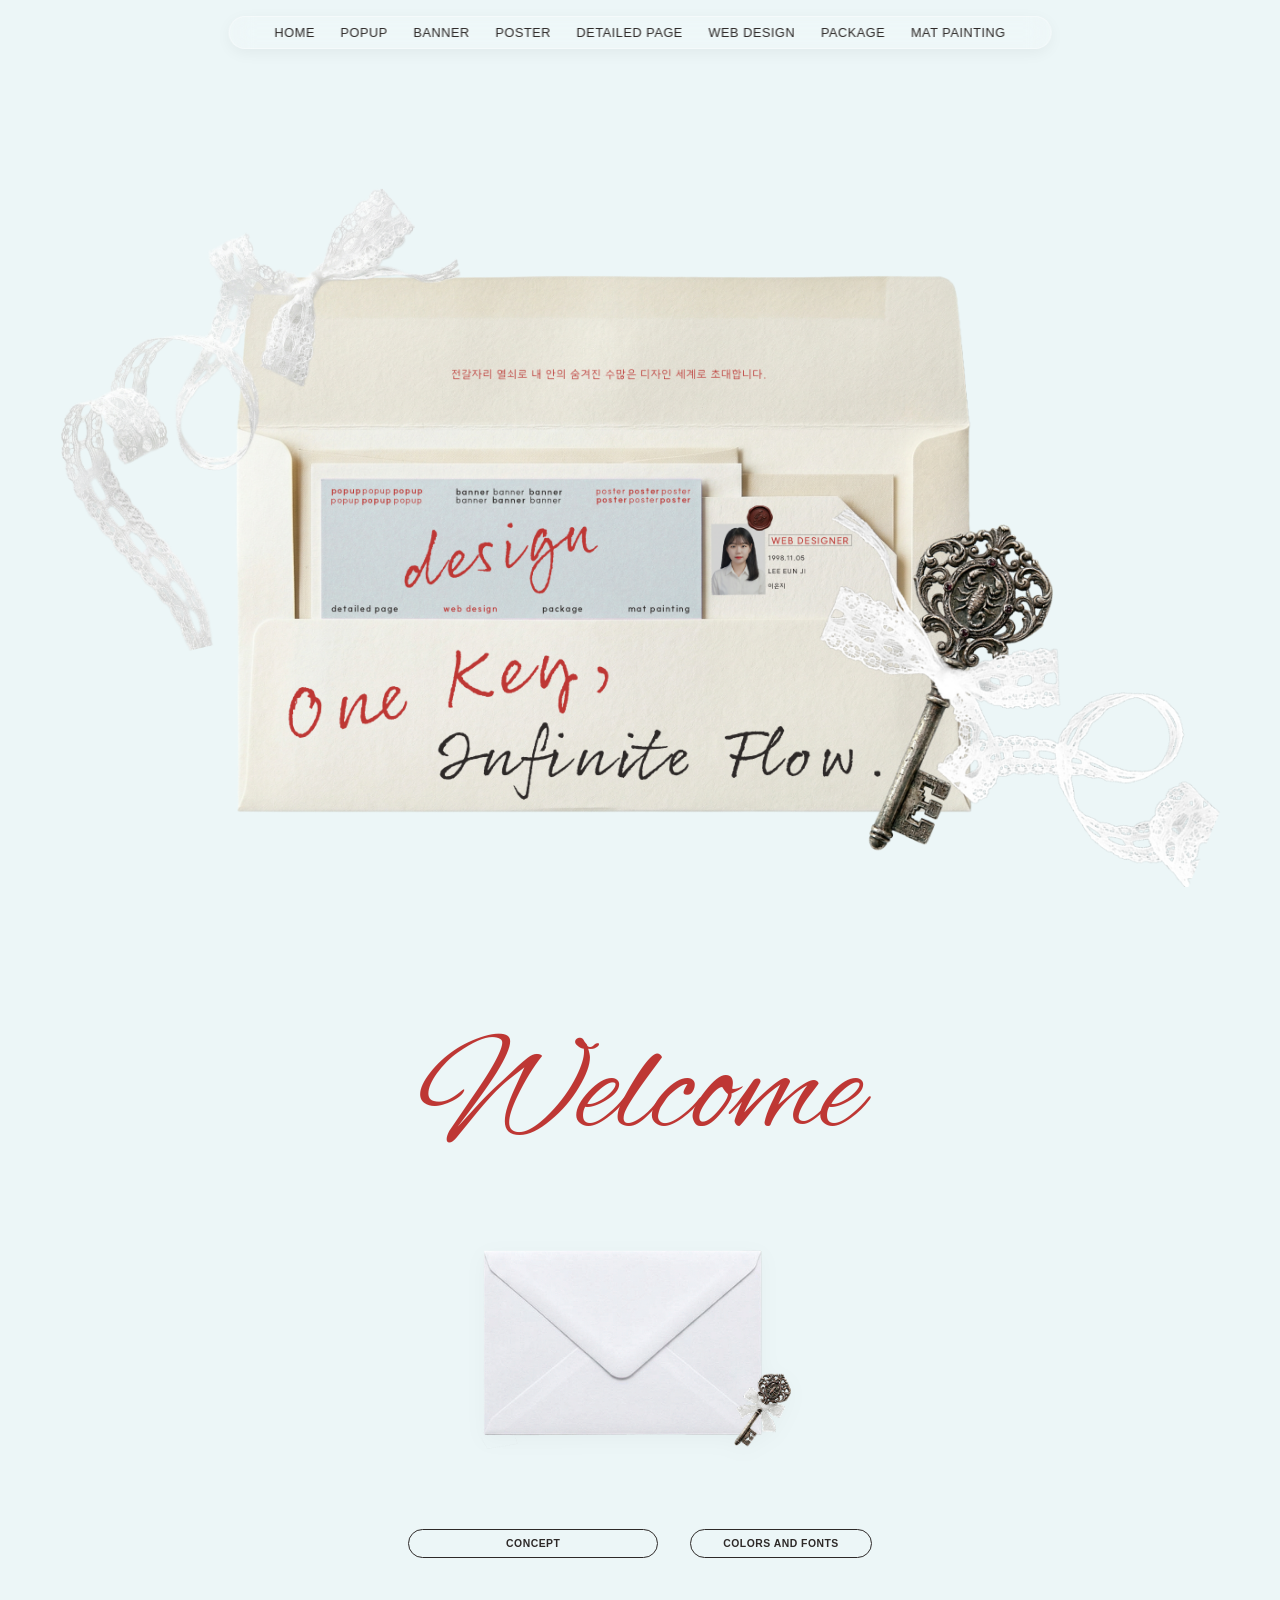
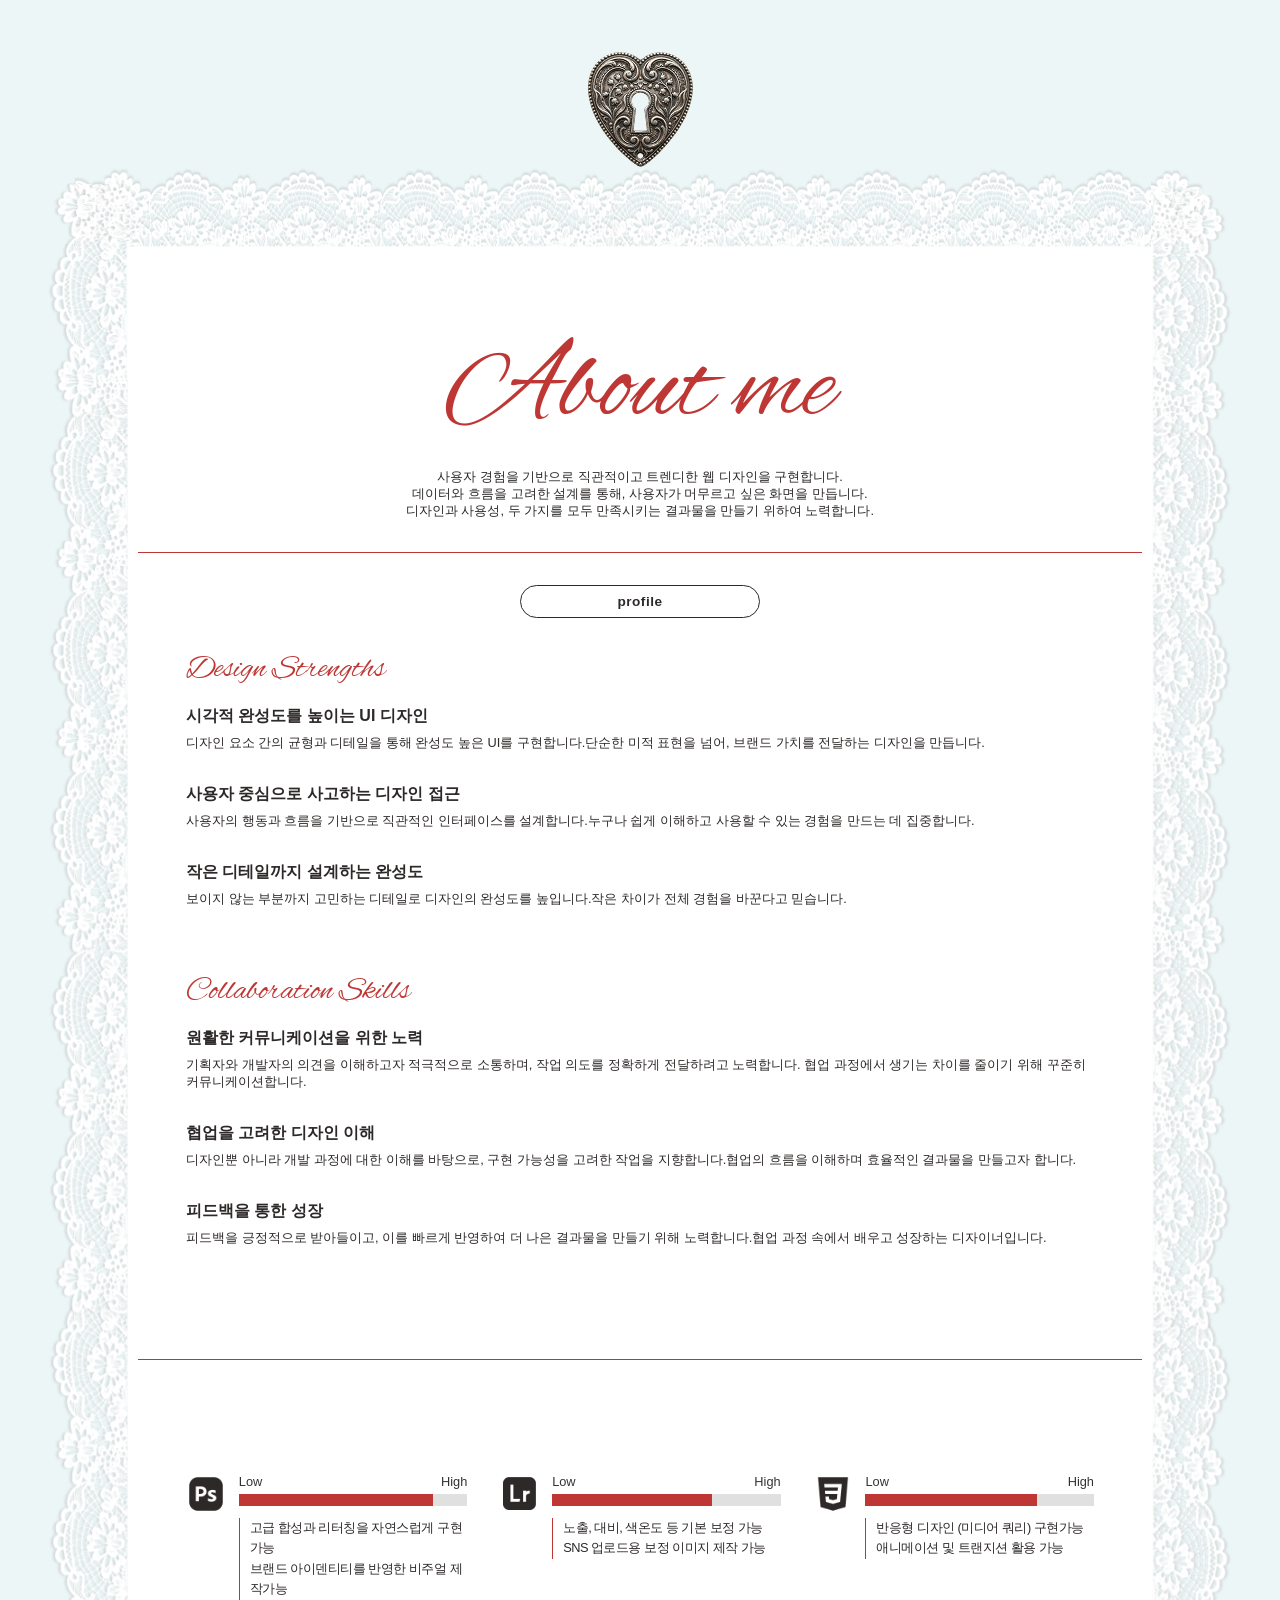
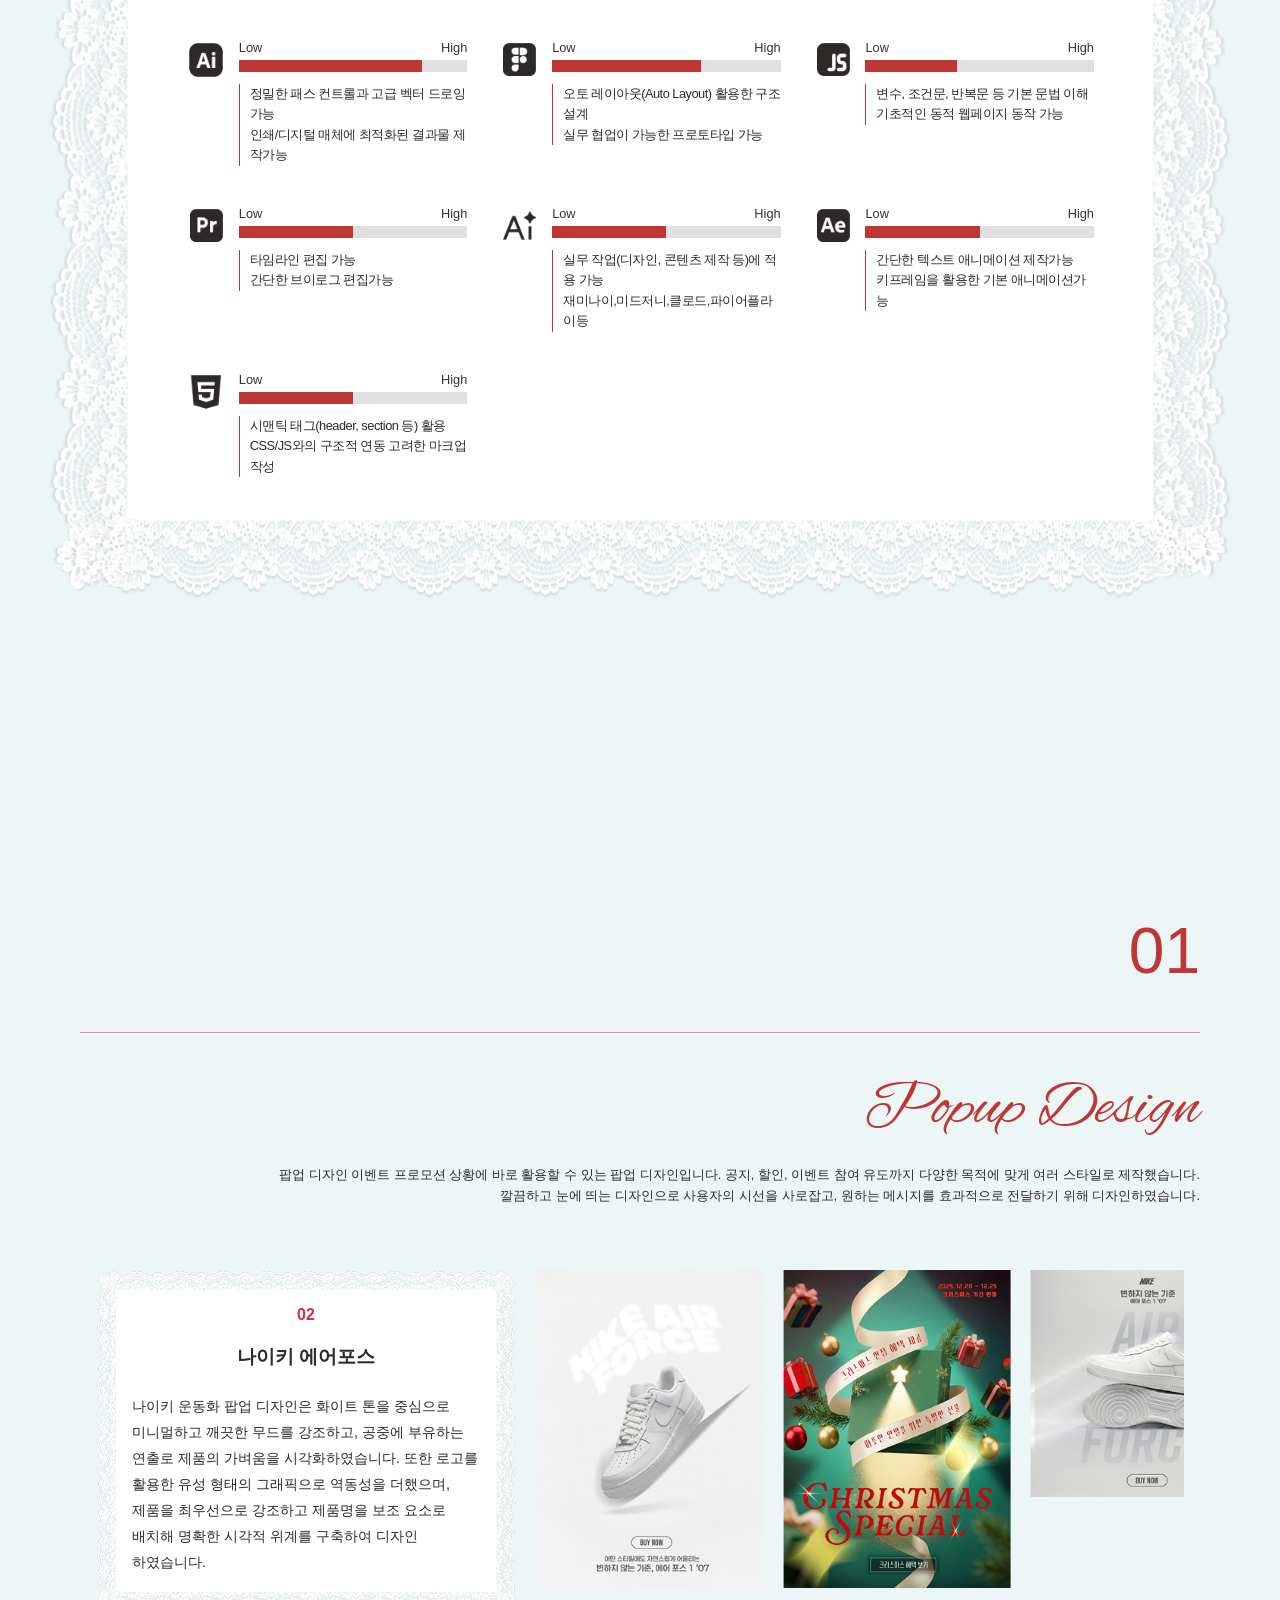
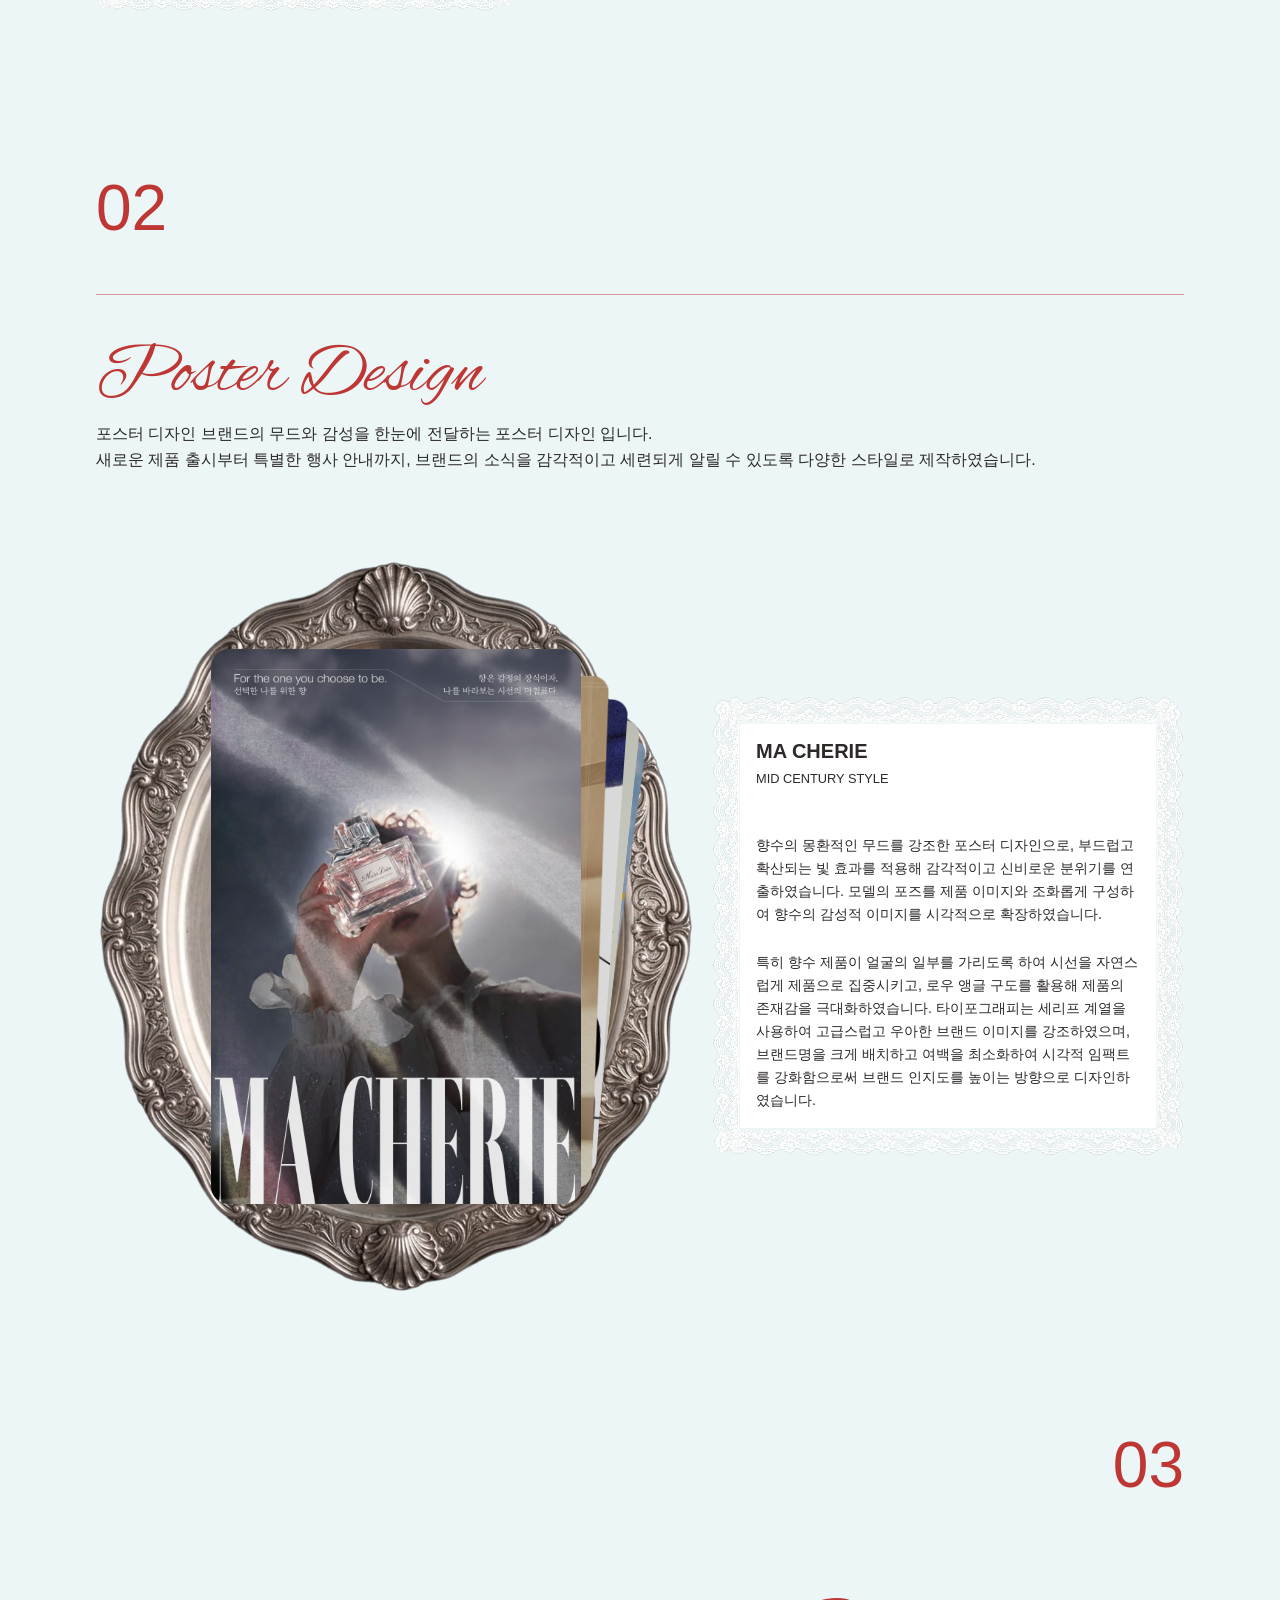
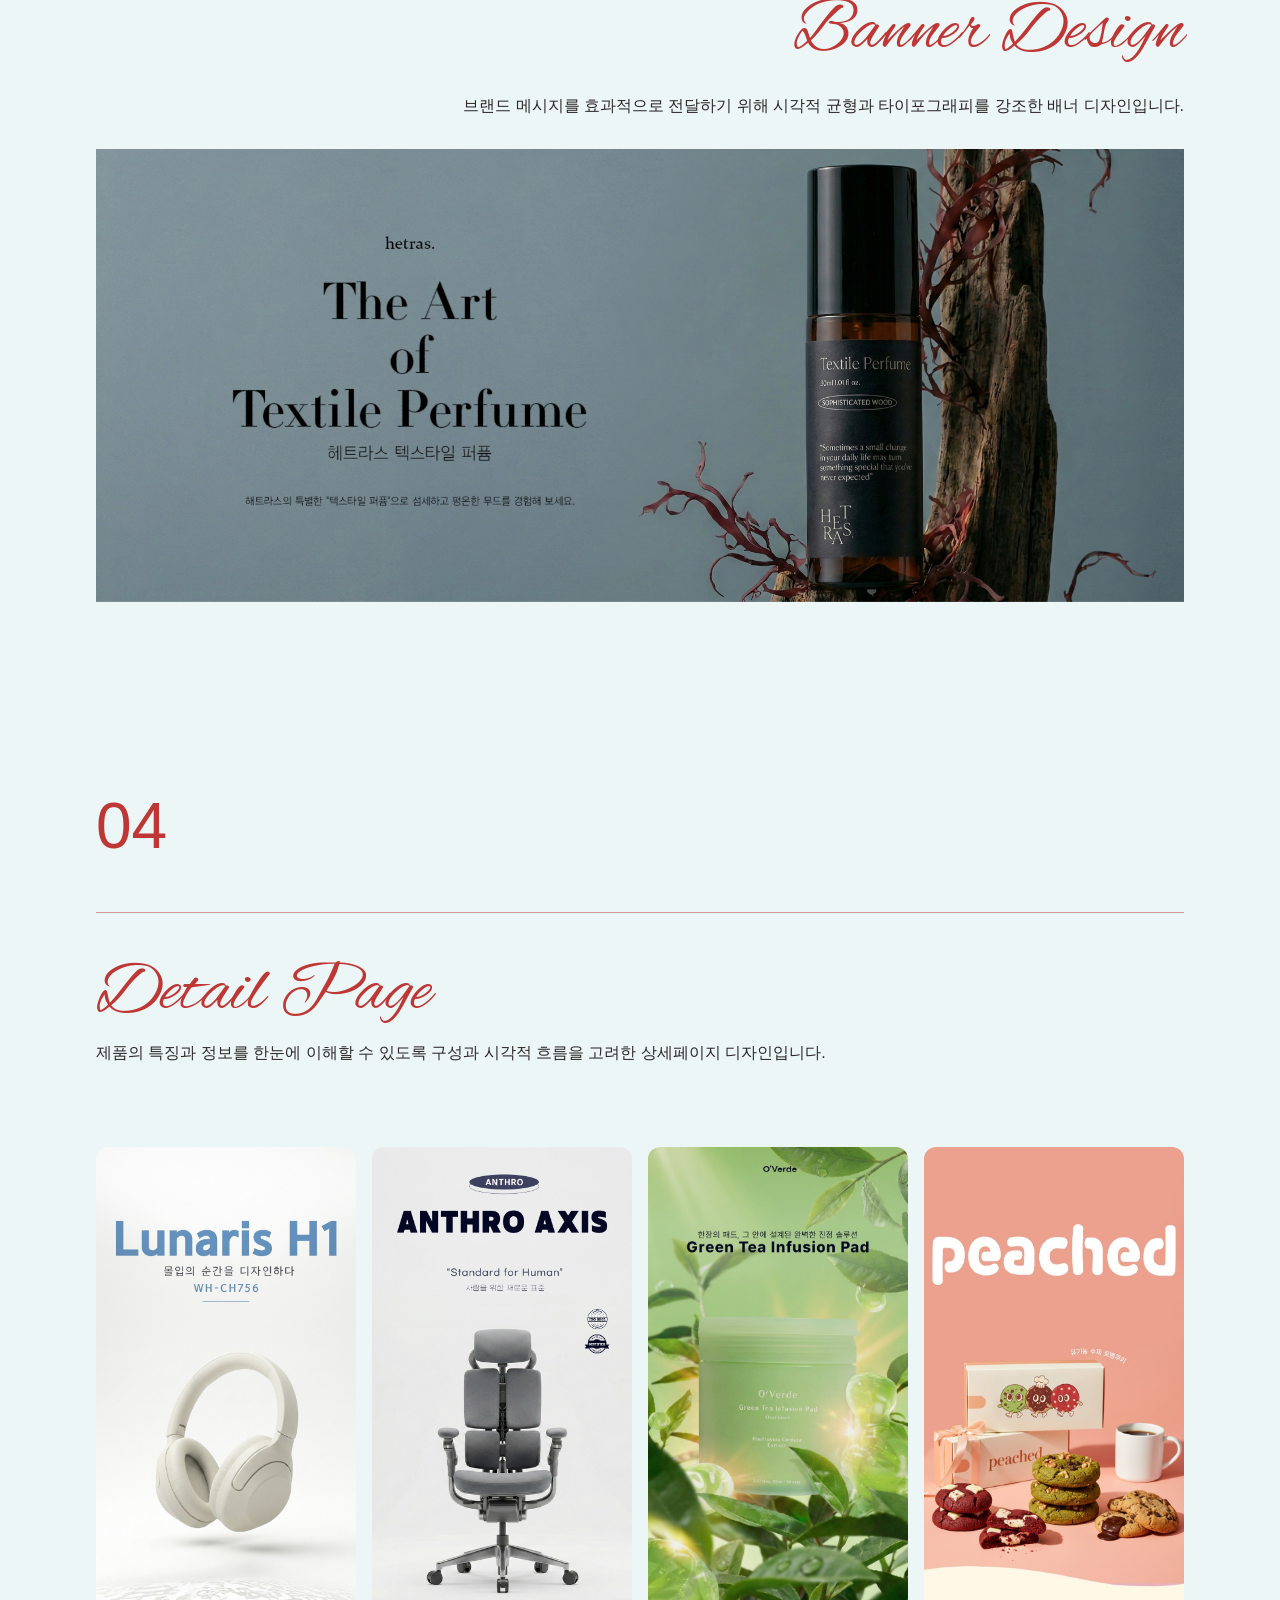
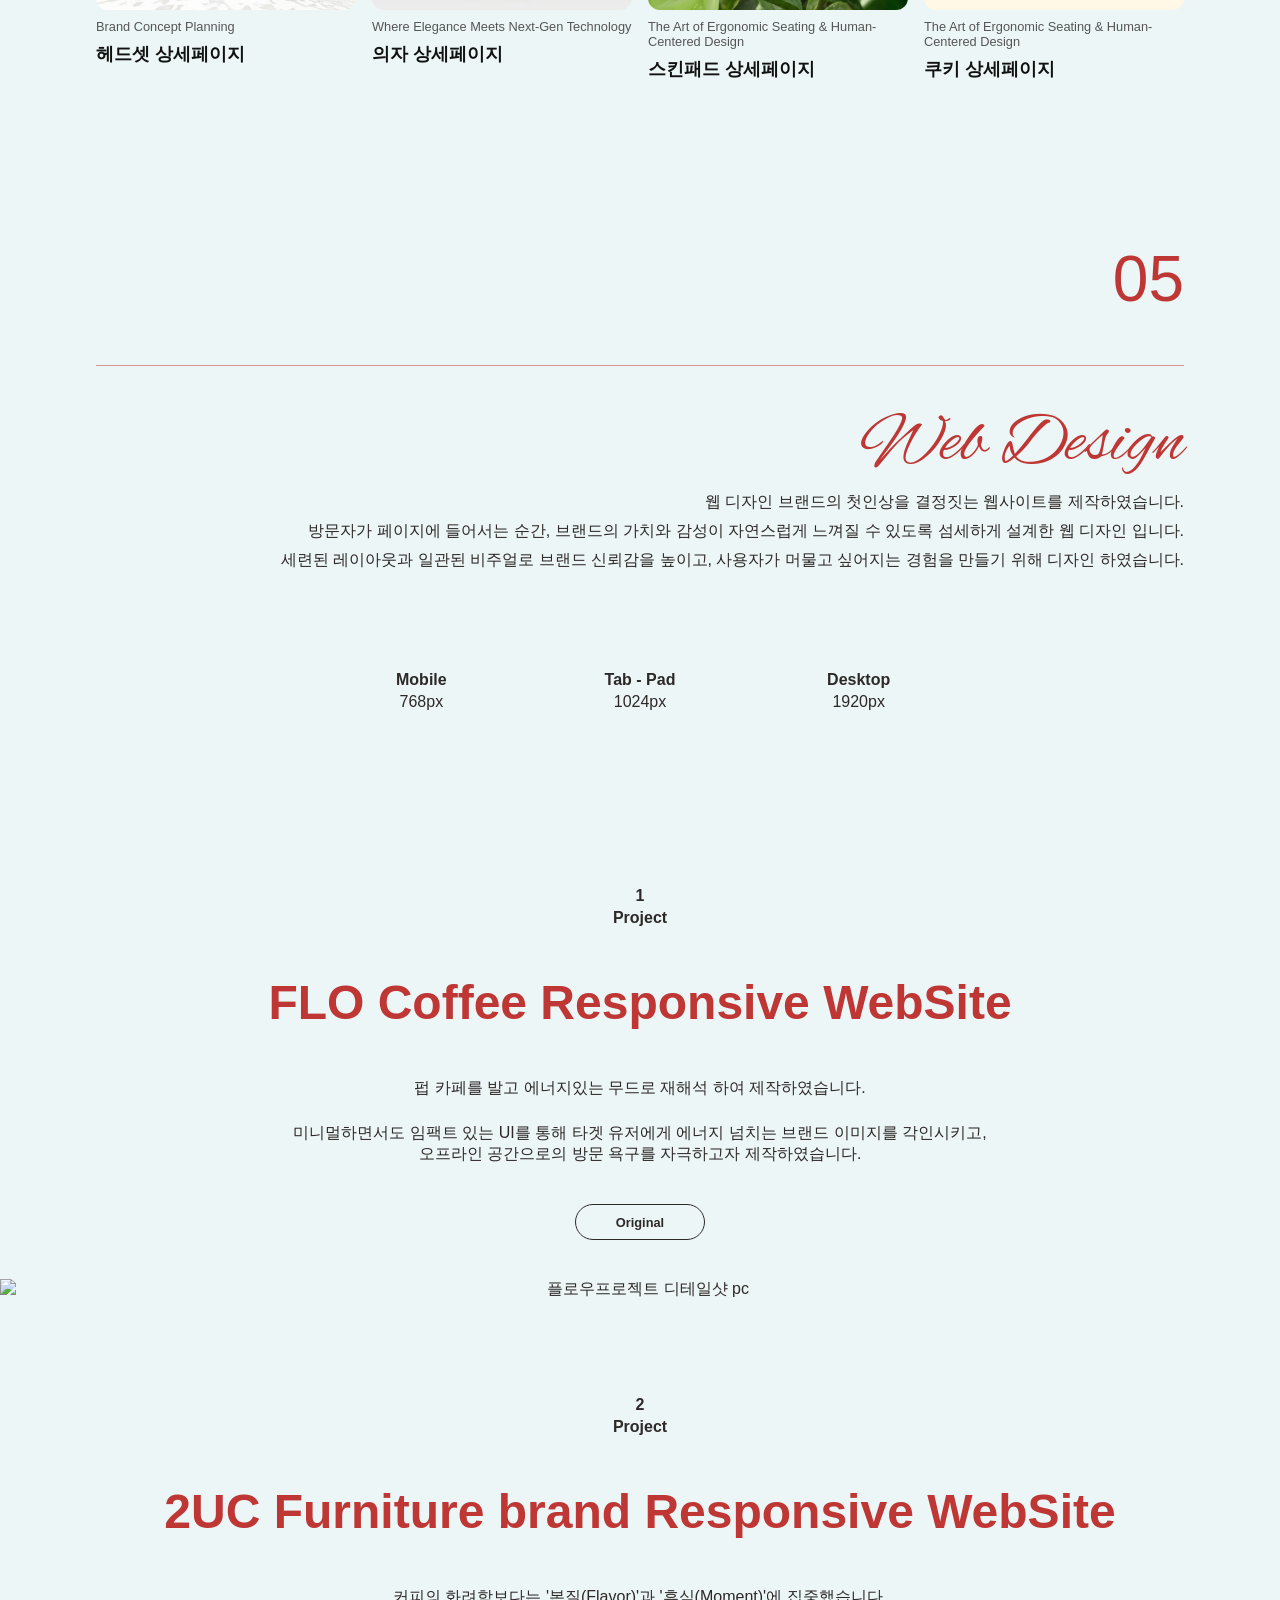
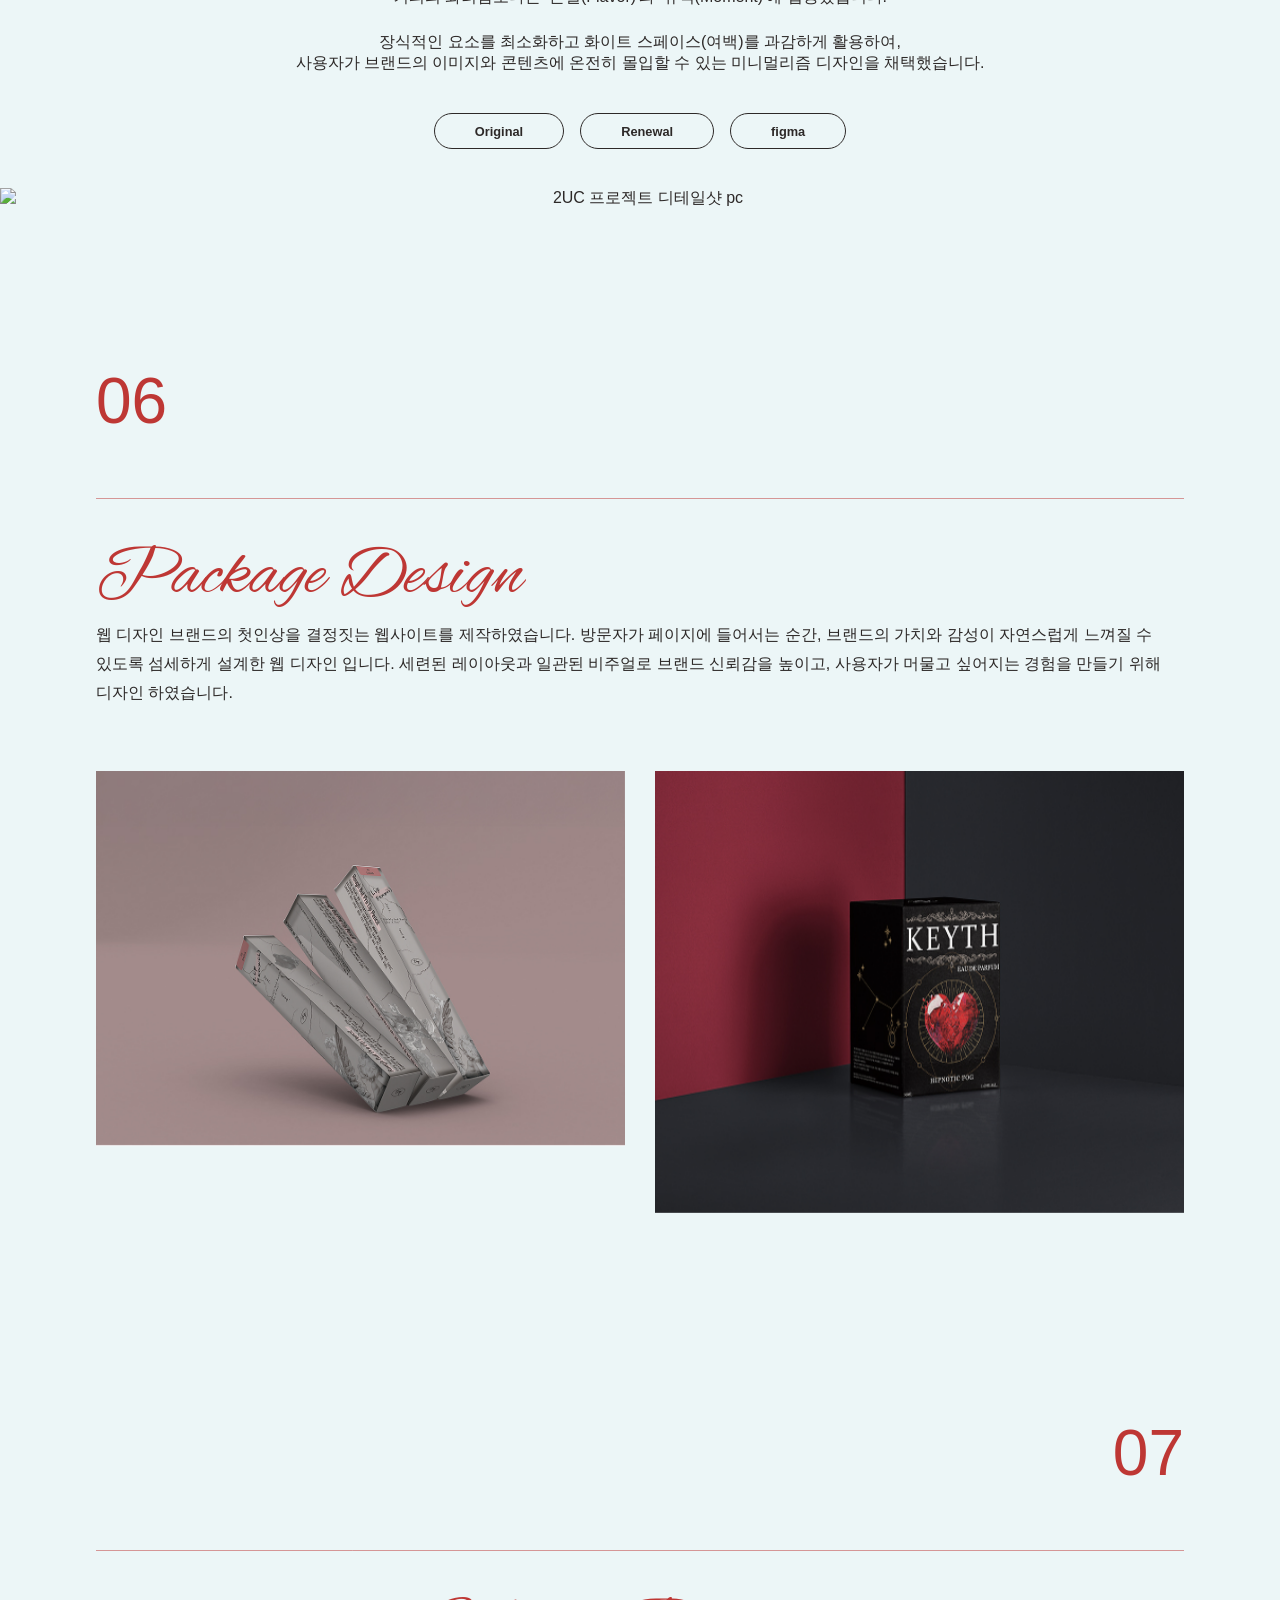
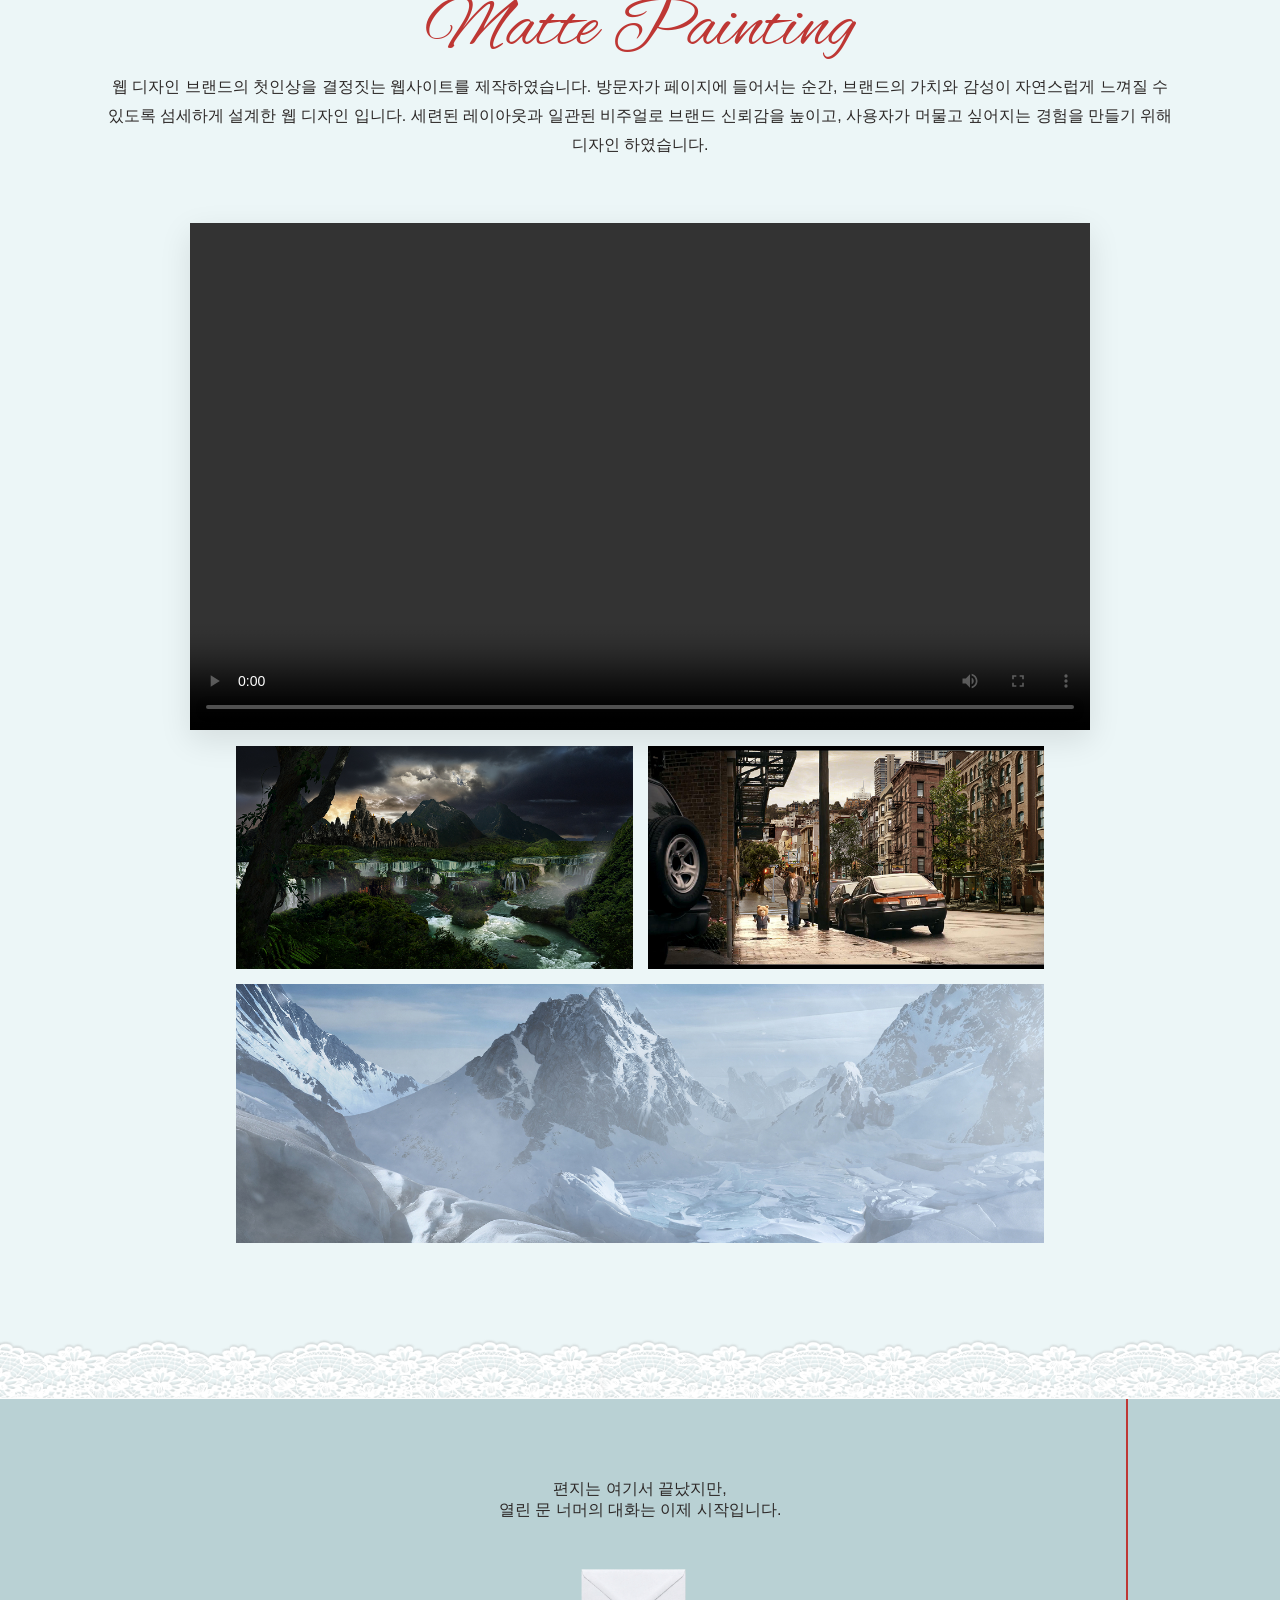
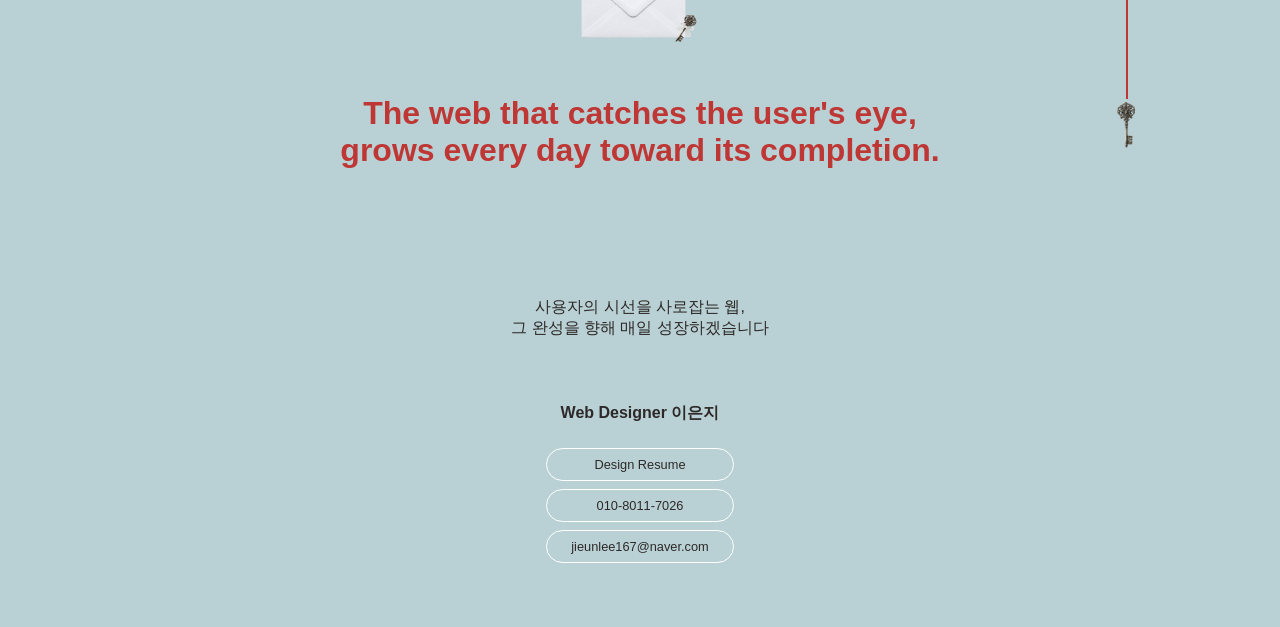
==== commit 0dd874ff: "수정" ====
--- a/index.html
+++ b/index.html
@@ -9,7 +9,7 @@
     <meta name="author" content="웹디자이너 이은지">
     <!-- 검색 엔진이 페이지 색인 허용시킴(선택적으로 사용) -->
     <meta name="robots" content="index, follow">
-    <link rel="icon" sizes="32x32" type="image/png" href="./img/favicon2.jpeg">
+    <link rel="icon" sizes="32x32" type="image/png" href="./img/favicon.png">
 
     <!-- 오픈그래프 설정(카카오톡,페이스북과 같은 곳에 링크로 공유될 때 보여지는 카드 정보 내용) -->
     <meta property="og:title" content="웹디자이너 이은지 포트폴리오 웹사이트">
@@ -1025,7 +1025,12 @@
 
 <div class="contact" id="sec8">
      
-            <!-- <div class="common-frame"> -->
+            <div class="common-frame">
+                                <!-- 기존 푸터 내부에 추가 -->
+                <div class="parallax-key-container">
+                    <div class="hanging-ribbon"></div>
+                    <img src="./img/key1.png" alt="Key" class="falling-key" id="scrollKey">
+                </div>
                 <p>편지는 여기서 끝났지만,<br> 열린 문 너머의 대화는 이제 시작입니다.</p>
                 <figure class="pro-img ">
                     <img src="./img/pop.png" alt="웹디자이너 이은지">
@@ -1038,16 +1043,8 @@
                     <li class="ani1"><a href="tel:01080117026">010-8011-7026</a></li>
                     <li class="ani1"><a href="mailto:jieunlee167@naver.com">jieunlee167@naver.com</a></li>
                 </ul>
-            <!-- </div> -->
-        </div>
-
-
-
-
-
-
-
-
+            </div>
+        </div>
 
 
 
--- a/css/index.css
+++ b/css/index.css
@@ -1528,7 +1528,7 @@
 .contact {
     background-color: #b9d1d4;
     color: #2D2928;
-    padding: 6rem 0 4rem;
+    padding: 0 0 4rem 0;
     text-align: center;
     border-top: 60px solid transparent;
     border-image: url(../img/up-lace.png) 90 round;
@@ -2571,15 +2571,37 @@
 
 
 
-
-
-
-
-
-
-
-
-
-
-
-
+/* 예시----------- */
+
+.parallax-key-container {
+    position: absolute;
+    /* top: 2px;  */
+    right: 10%;
+    z-index: 10;
+    pointer-events: none; 
+    transition: transform 0.5s cubic-bezier(0.17, 0.67, 0.83, 0.67);
+ } 
+
+.hanging-ribbon {
+    width: 2px;
+    height: 300px;
+    background: #BE3734;
+    margin: 0 auto;
+}
+
+.falling-key {
+    width: 50px;
+    height: auto;
+    transform-origin: top center;
+    animation: sway 3s ease-in-out infinite;
+} 
+
+@keyframes sway {
+    0%, 100% { transform: rotate(-5deg); }
+    50% { transform: rotate(5deg); }
+}
+
+.contact p{
+    padding-top: 5rem;
+    width: auto;
+}
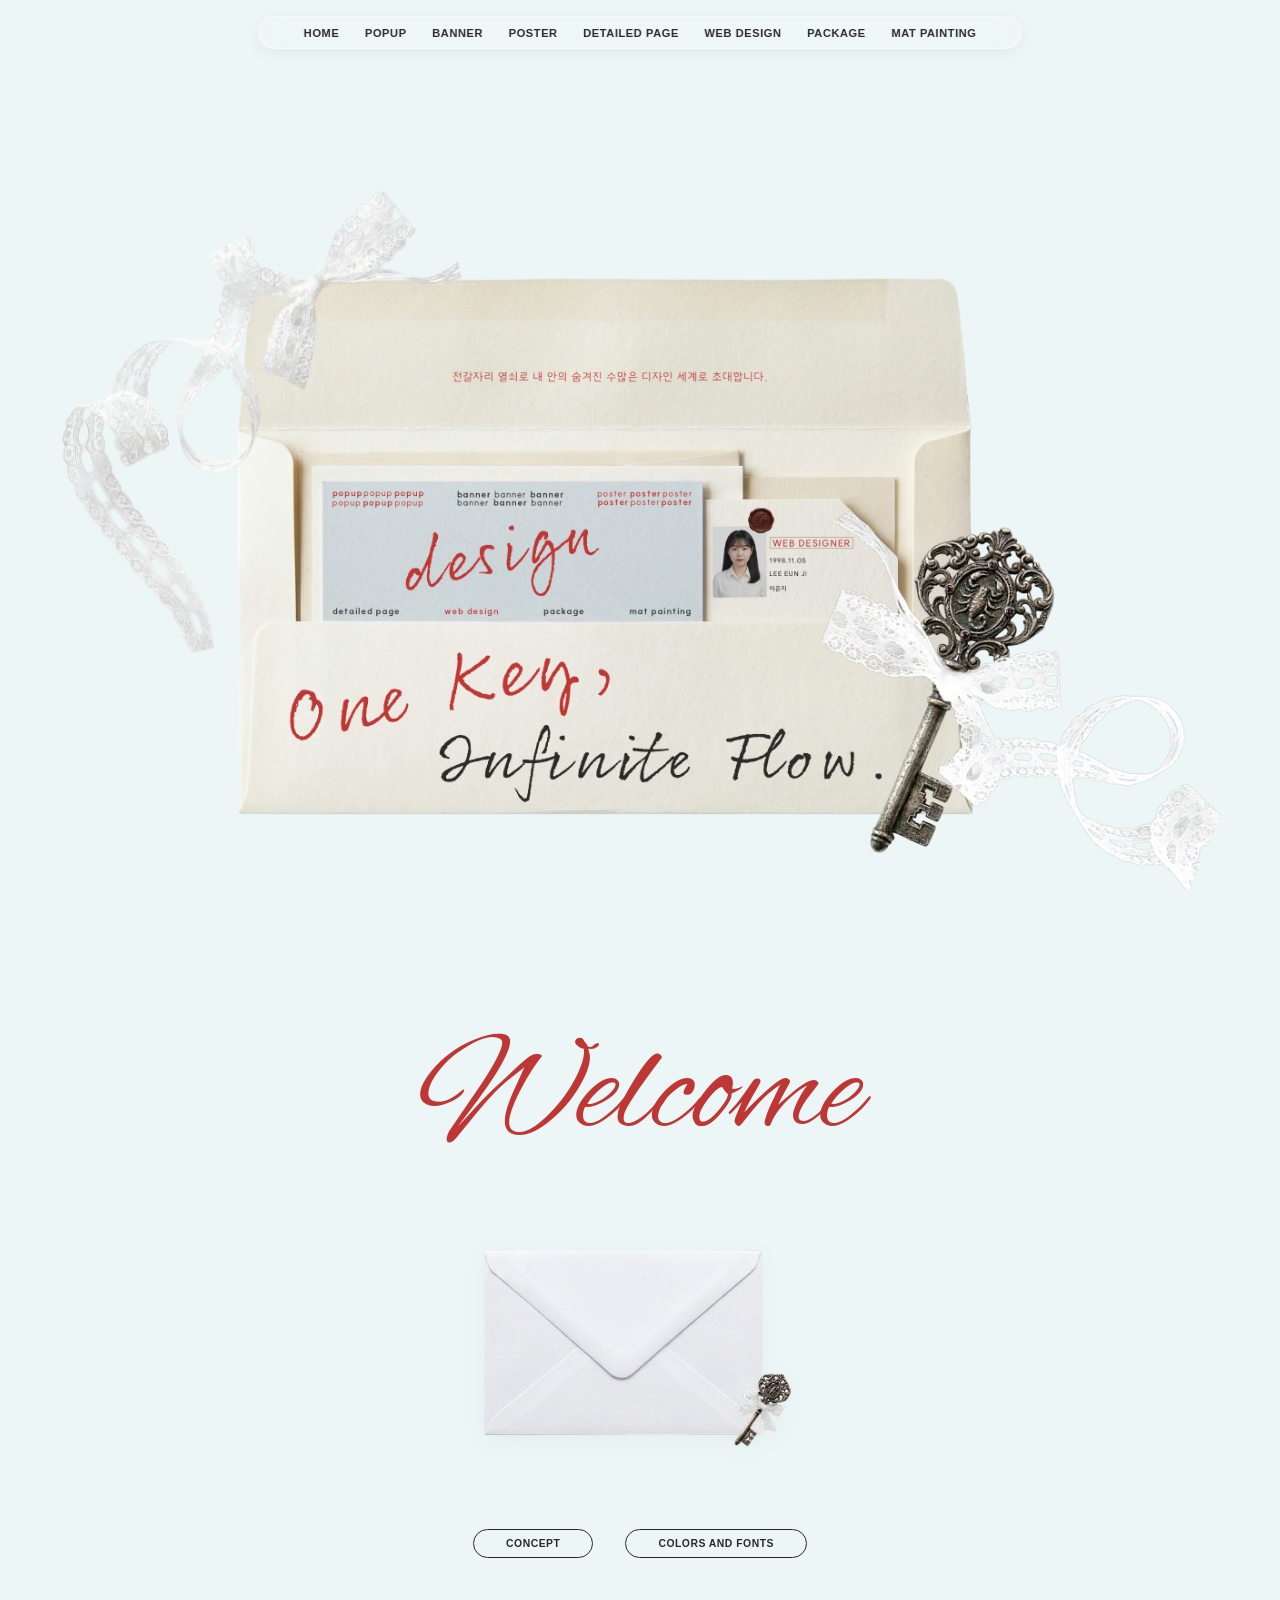
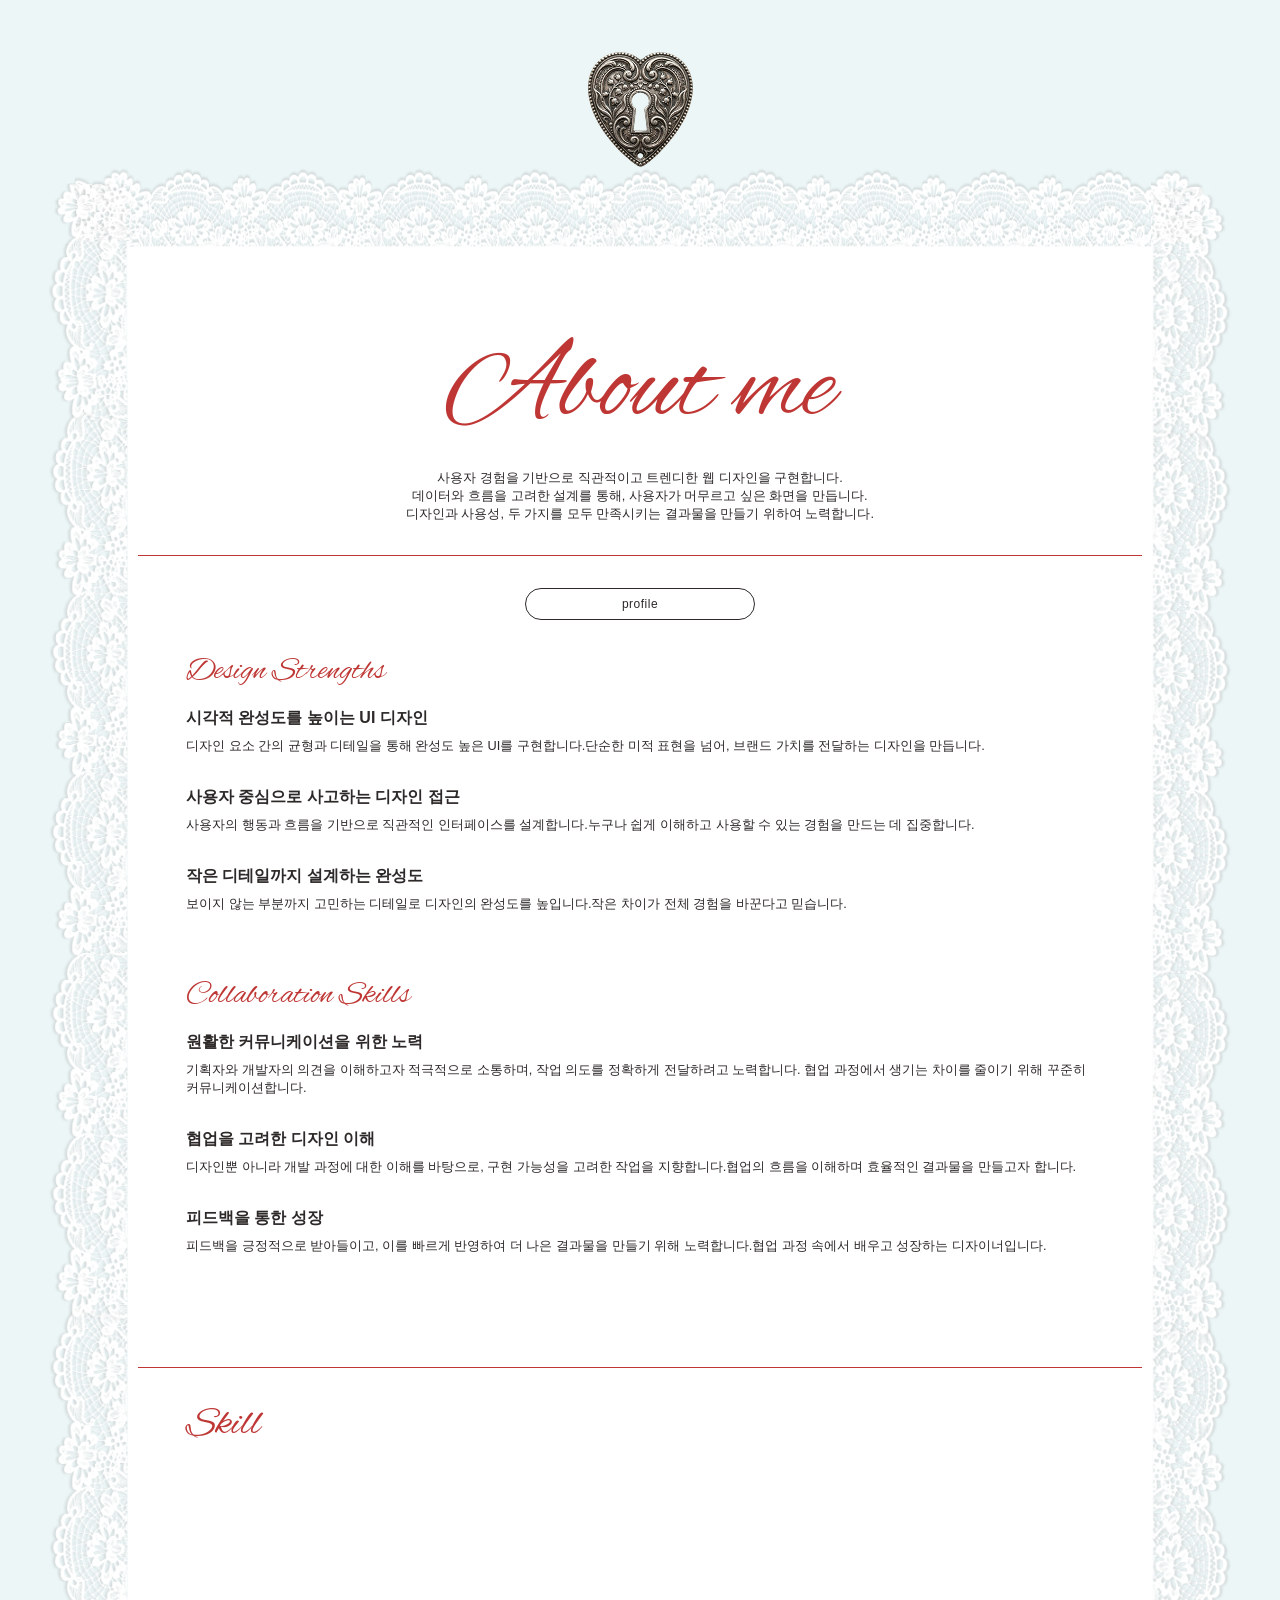
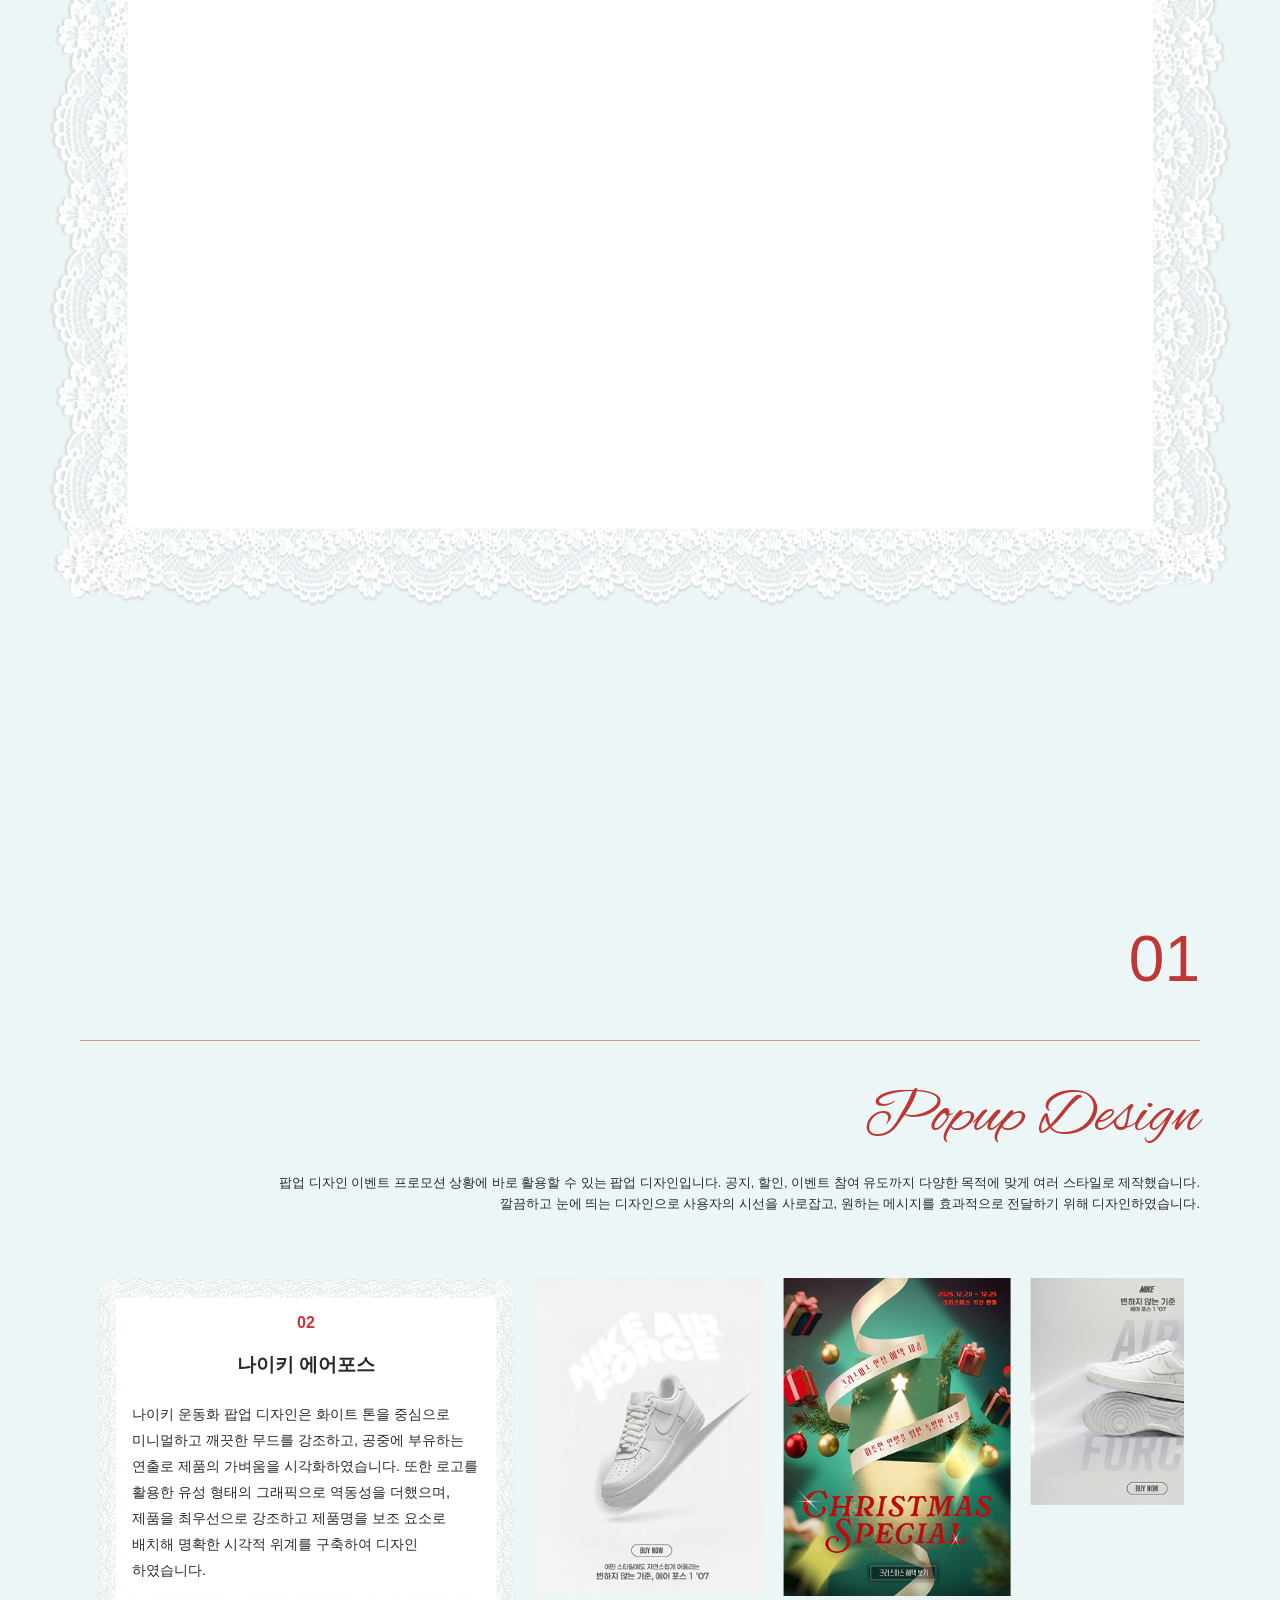
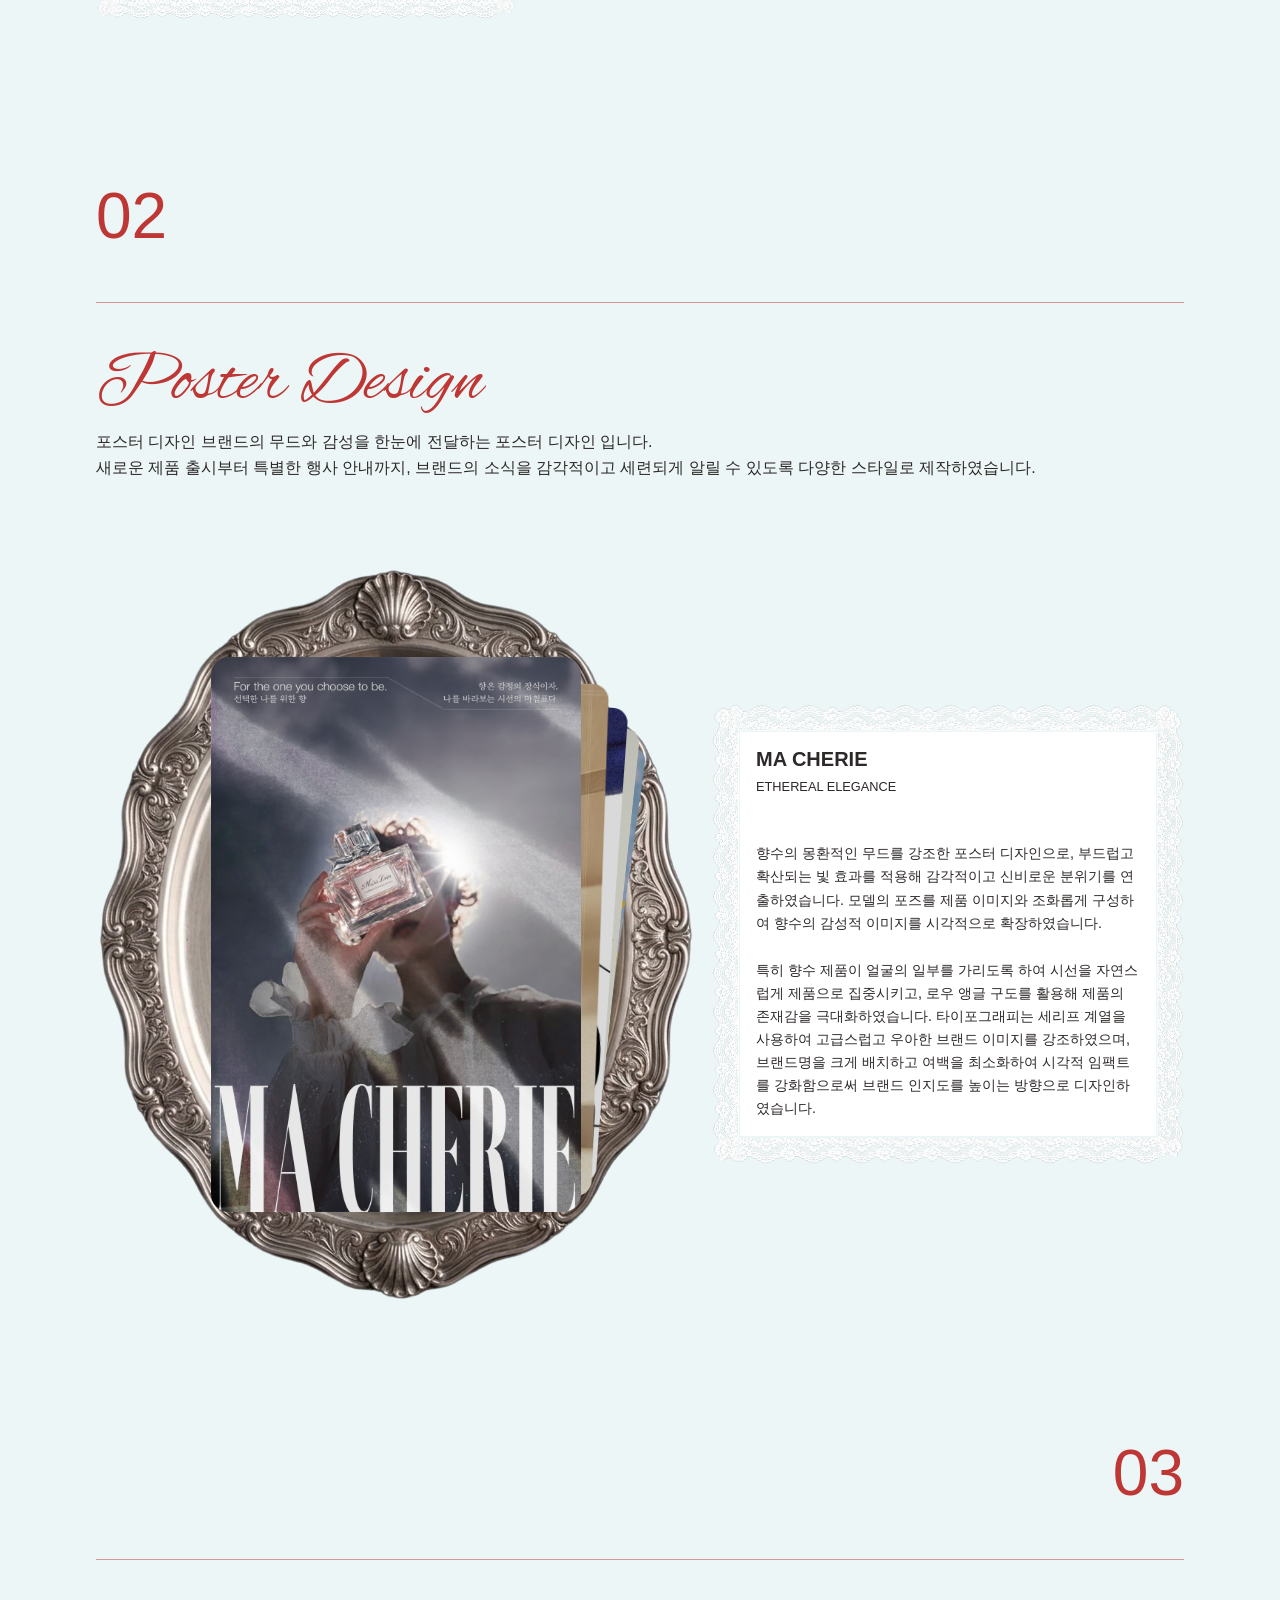
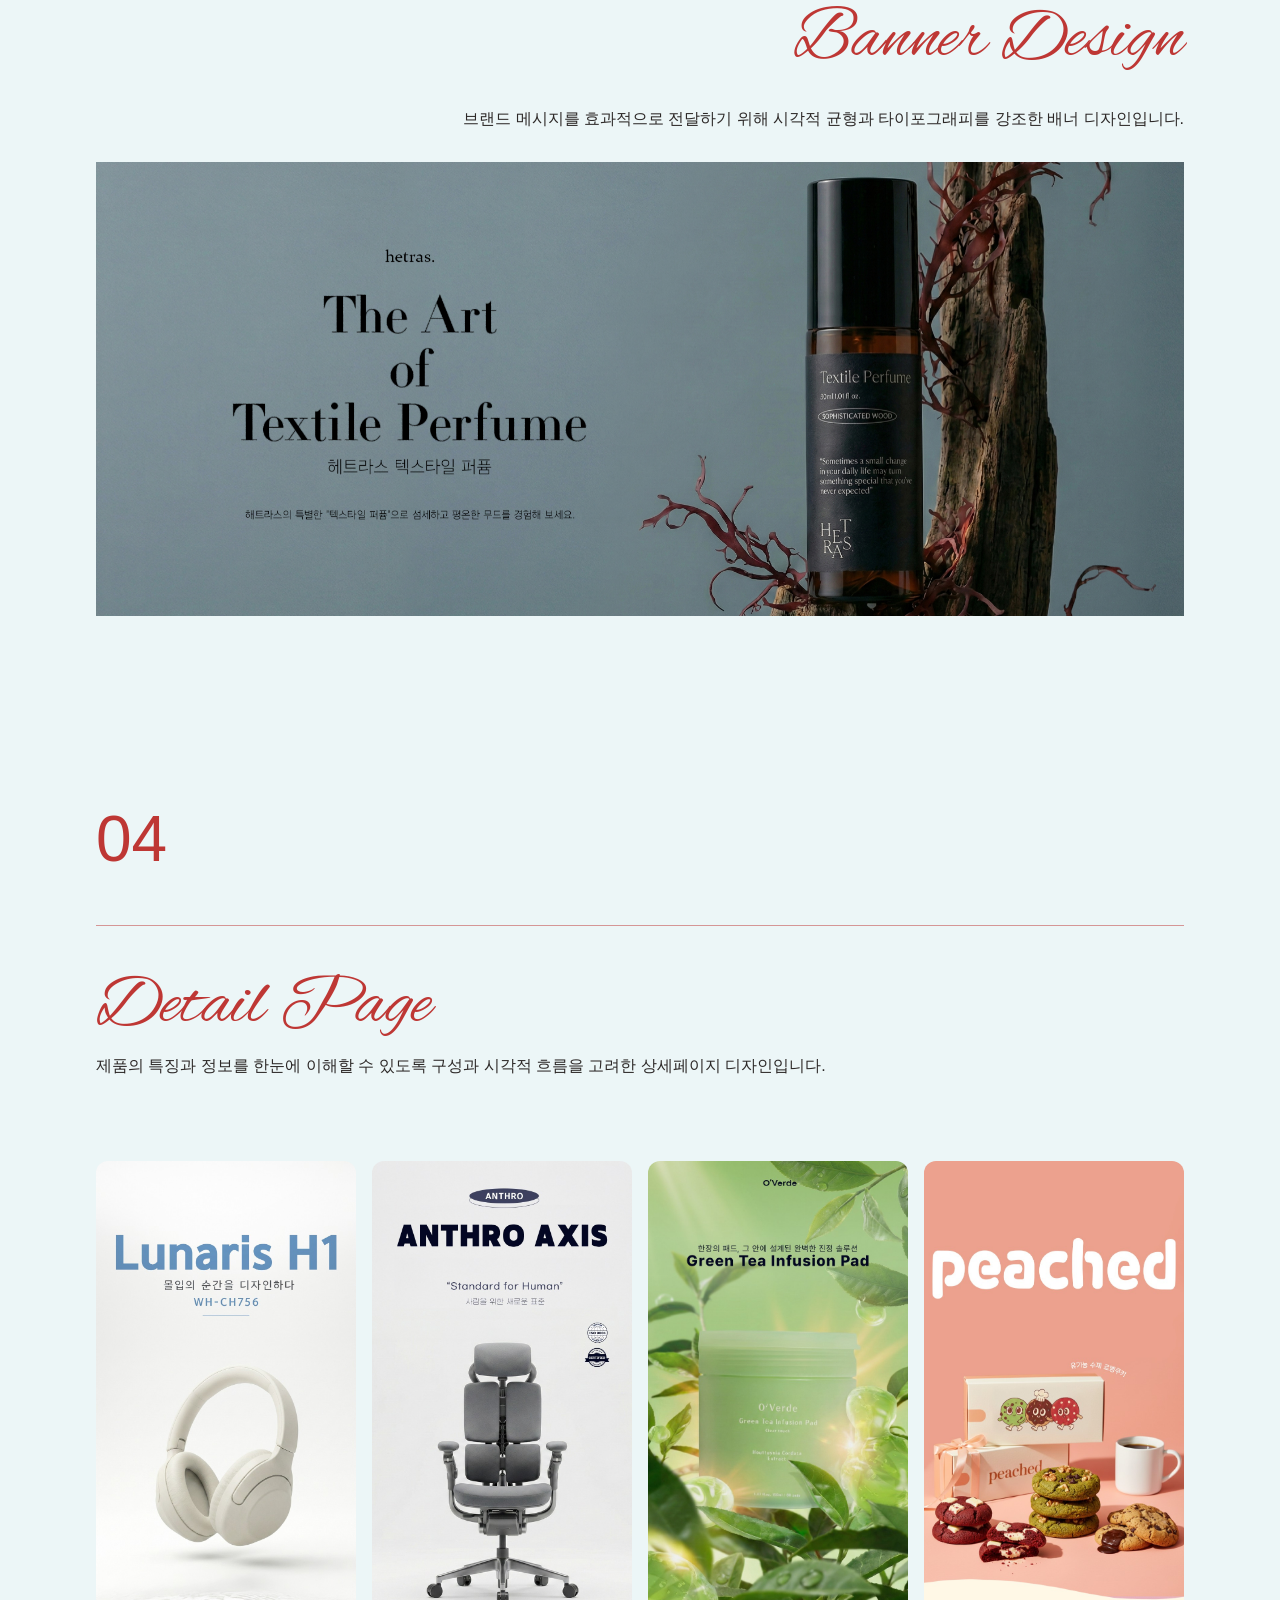
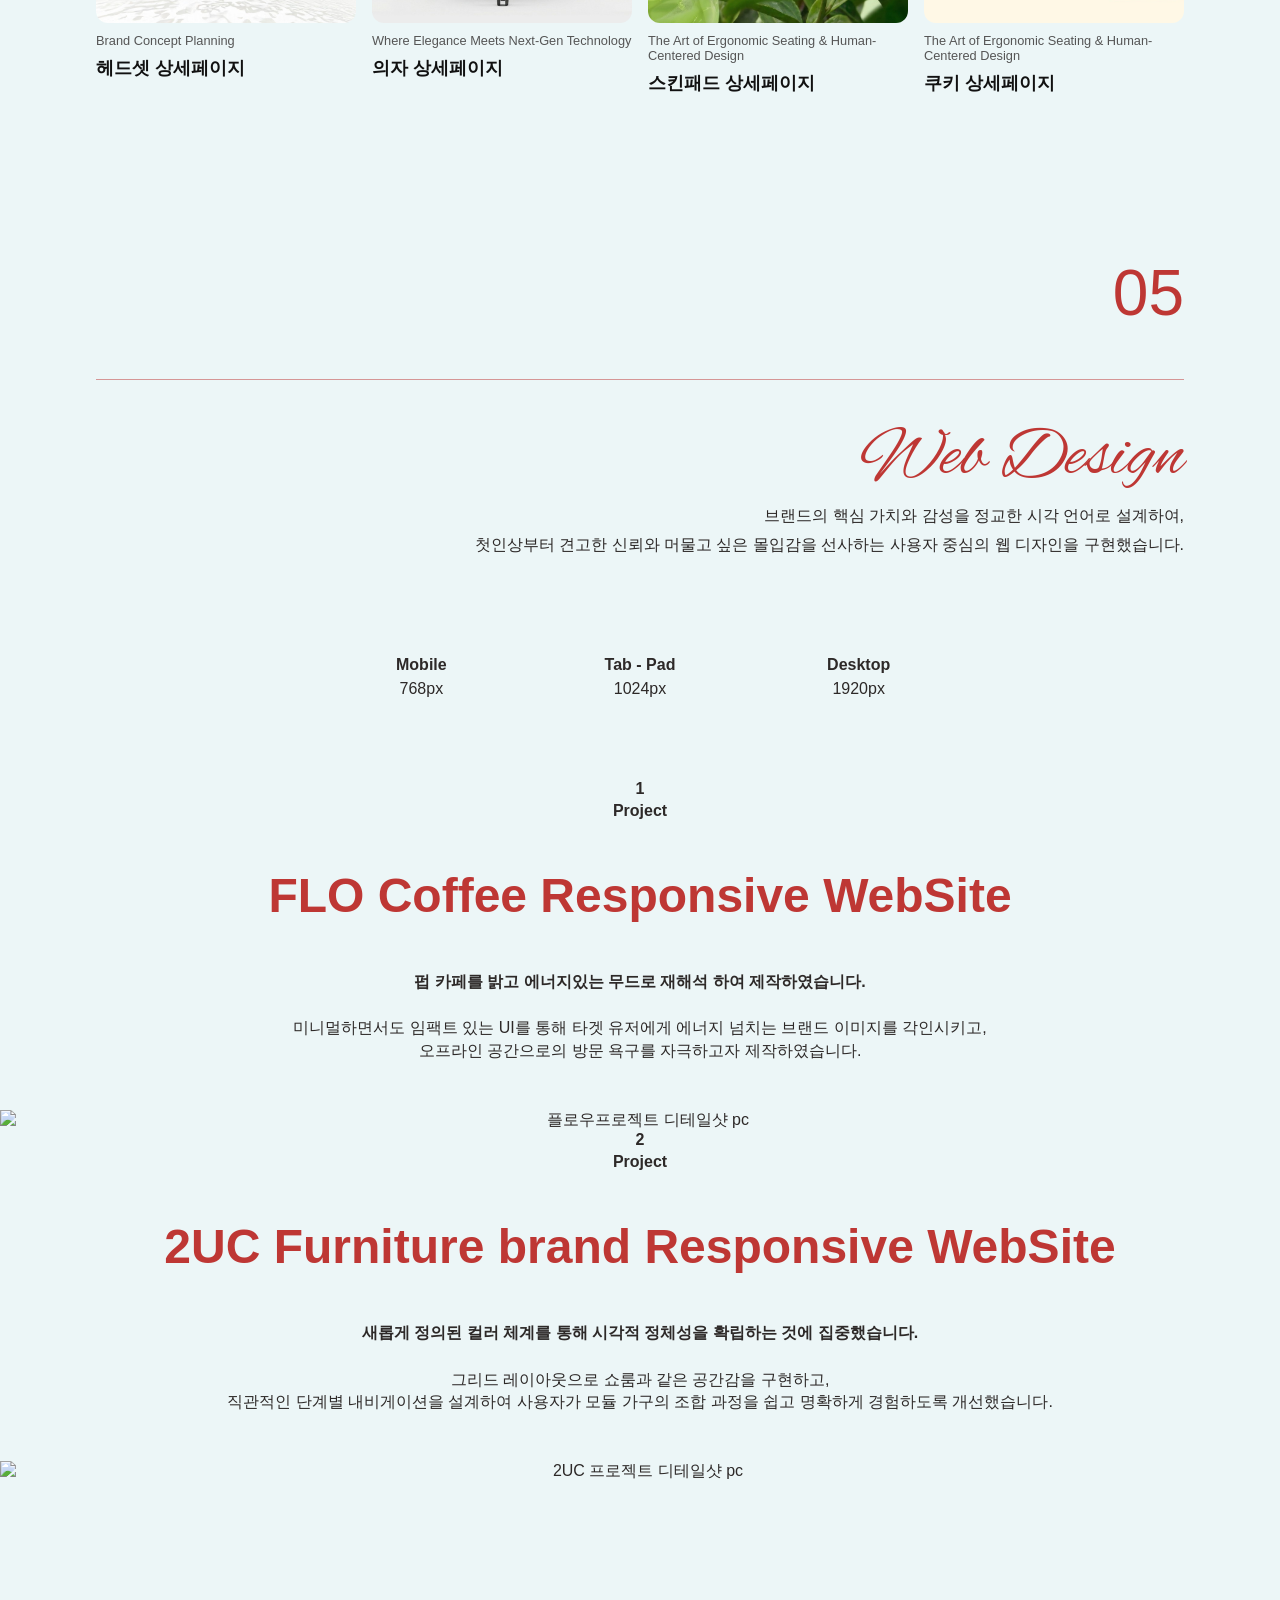
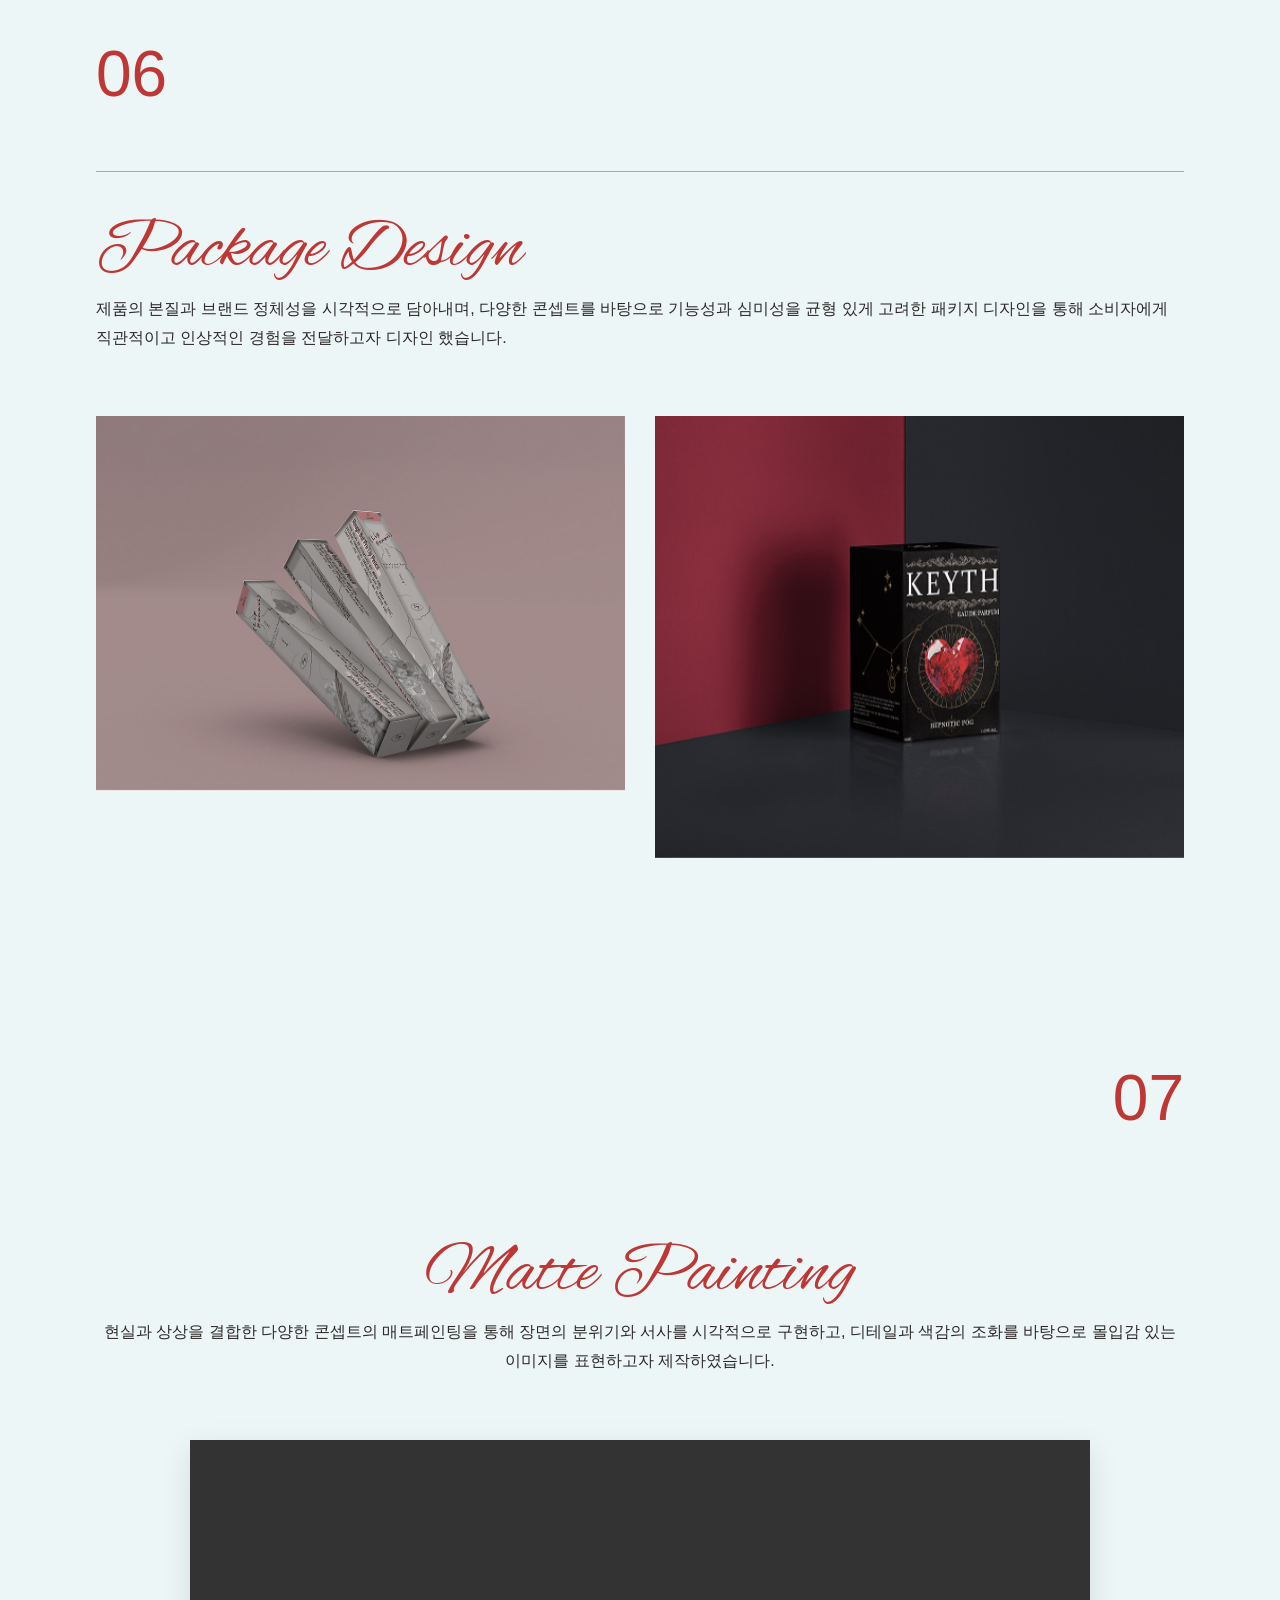
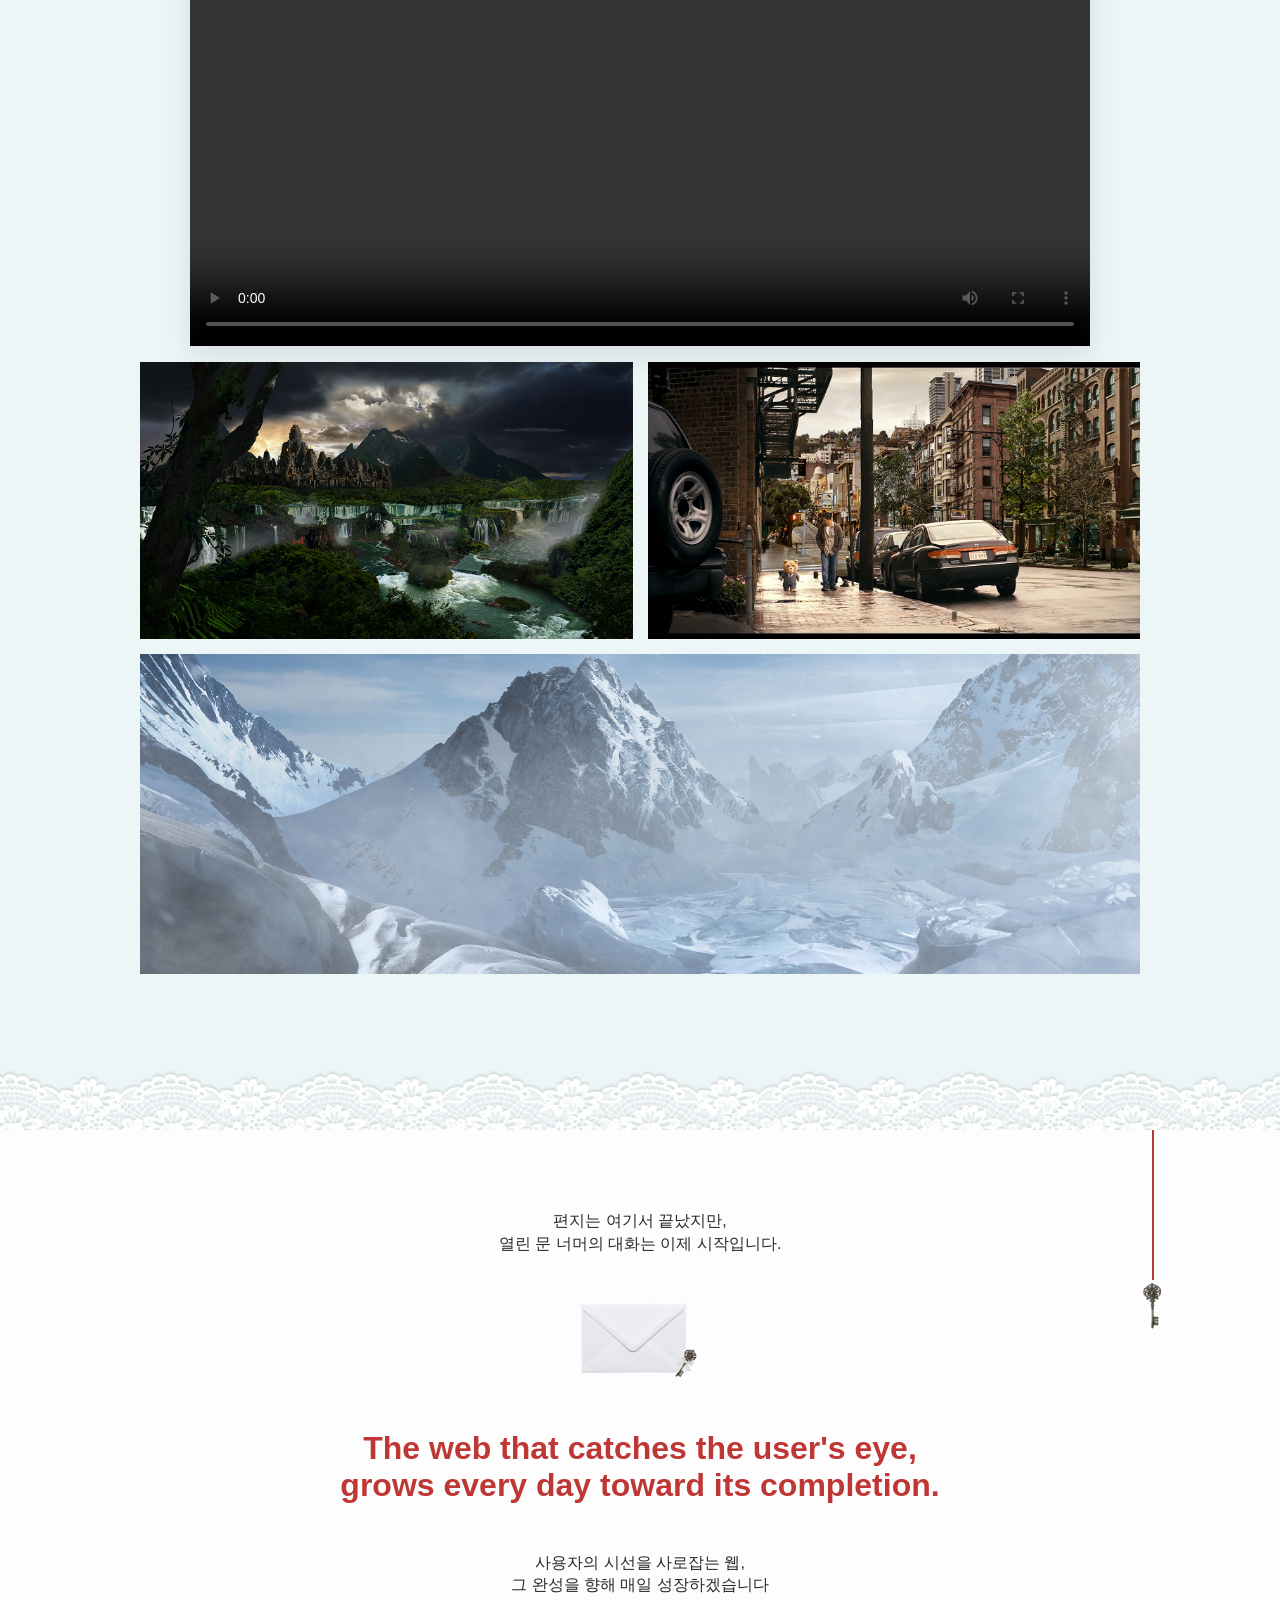
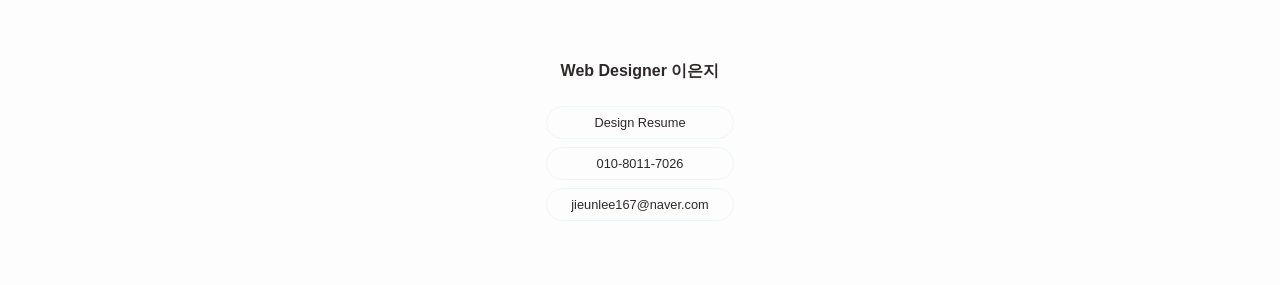
==== commit 6053260c: "finished" ====
--- a/index.html
+++ b/index.html
@@ -59,8 +59,9 @@
 <header class="header-mobile">
     <div class="logo">PORTFOLIO</div>
     <button class="menu-toggle" id="menuToggle">
-        <span class="bar"></span>
-        <span class="bar"></span>
+        <!-- <span class="bar"></span>
+        <span class="bar"></span> -->
+        <img src="./img/menu.svg" alt="메뉴바">
     </button>
 </header>
 
@@ -148,7 +149,7 @@
                             <div class="font-preview preview-alex">Scorpio</div>
                             <div class="font-line"></div>
                             <div class="font-name">[Alex Brush]</div>
-                            <div class="font-desc">"디자인 요소 간의 균형과 디테일을 통해 완성도 높은 UI를 구현합니다. 단순한 미적 표현을 넘어, 브랜드 가치를 전달하는 디자인을 만듭니다."</div>
+                            <div class="font-desc">"부드러운 곡선과 감성적인 분위기를 통해 개성을 강조하고, 전체적으로 단정한 레이아웃에 시각적 리듬과 포인트를 더해주는 역할로 선택하였습니다."</div>
                         </div>
                         <div class="font-row">
                             <div class="font-label">Main</div>
@@ -157,7 +158,7 @@
                             <div class="font-label"></div> <div class="font-preview preview-suit">Scorpio</div>
                             <div class="font-line"></div>
                             <div class="font-name">[SUIT]</div>
-                            <div class="font-desc">"디자인 요소 간의 균형과 디테일을 통해 완성도 높은 UI를 구현합니다. 단순한 미적 표현을 넘어, 브랜드 가치를 전달하는 디자인을 만듭니다."</div>
+                            <div class="font-desc">"현대적이고 깔끔한 인상을 주어 정보 전달에 적합하며 다양한 디바이스에서도 높은 가독성을 유지하는 장점이 있어 선택하게되었습니다."</div>
                         </div>
 
                         <div class="modal-header">
@@ -167,15 +168,15 @@
                         <div class="color-section">
                             <div class="color-item">
                                 <div class="color-circle circle-point">Point</div>
-                                <p class="color-desc">"디자인 요소 간의 균형과 디테일을 통해 완성도 높은 UI를 구현합니다. 단순한 미적 표현을 넘어, 브랜드 가치를 전달하는 디자인을 만듭니다."</p>
+                                <p class="color-desc">"시선을 자연스럽게 끌어 중요한 요소를 강조하며,전체적으로 단정한 분위기에 생동감을 더해주며 전갈자리의 색을 표현하는 컬러이기 때문에 선택하게되었습니다."</p>
                             </div>
                             <div class="color-item">
                                 <div class="color-circle circle-typo">Typography</div>
-                                <p class="color-desc">"디자인 요소 간의 균형과 디테일을 통해 완성도 높은 UI를 구현합니다. 단순한 미적 표현을 넘어, 브랜드 가치를 전달하는 디자인을 만듭니다."</p>
+                                <p class="color-desc">"강한 대비를 주지 않으면서도 가독성을 유지해 장시간 사용에도 부담이 없도록 고려하며 무드와 어울리는 컬러로 선택하였습니다."</p>
                             </div>
                             <div class="color-item">
                                 <div class="color-circle circle-bg">Background</div>
-                                <p class="color-desc">"디자인 요소 간의 균형과 디테일을 통해 완성도 높은 UI를 구현합니다. 단순한 미적 표현을 넘어, 브랜드 가치를 전달하는 디자인을 만듭니다."</p>
+                                <p class="color-desc">"배경 컬러 #ECF6F7은 밝고 깨끗한 느낌을 주어 콘텐츠를 편안하게 읽을 수 있는 환경을 만들기 위해 선택하였습니다."</p>
                             </div>
                         </div>
                     </div>
@@ -608,19 +609,19 @@
                     <div class="swiper poster-mySwiper">
                         <div class="swiper-wrapper">
                         <div class="swiper-slide slide-1" data-title="MA CHERIE" data-desc1="향수의 몽환적인 무드를 강조한 포스터 디자인으로, 부드럽고 확산되는 빛 효과를 적용해 감각적이고 신비로운 분위기를 연출하였습니다. 모델의 포즈를 제품 이미지와 조화롭게 구성하여 향수의 감성적 이미지를 시각적으로 확장하였습니다."
-                        data-desc2="특히 향수 제품이 얼굴의 일부를 가리도록 하여 시선을 자연스럽게 제품으로 집중시키고, 로우 앵글 구도를 활용해 제품의 존재감을 극대화하였습니다. 타이포그래피는 세리프 계열을 사용하여 고급스럽고 우아한 브랜드 이미지를 강조하였으며, 브랜드명을 크게 배치하고 여백을 최소화하여 시각적 임팩트를 강화함으로써 브랜드 인지도를 높이는 방향으로 디자인하였습니다." data-mood="mid century style"><img src="./img/poster1-1.png" alt=""></div>
-                        <div class="swiper-slide slide-2" data-title="MELLO" data-desc1="크림 말차 라떼 프로모션을 위한 카페 음료 포스터 디자인으로, 제품의 부드러운 크림 텍스처를 강조하기 위해 숟가락으로 크림이 떨어지는 순간을 시각적으로 표현하였습니다. 이를 통해 입안에서 부드럽게 퍼지는 질감을 직관적으로 전달하고, 제품의 촉감적 이미지를 강화하였습니다." data-desc2="타이포그래피는 화이트 컬러를 기반으로 구성하고, 메인 타이포 주변에 말차 그린 계열의 반사광 효과를 적용해 신선하고 은은한 풍미를 시각화하였습니다. 전체적으로 크리미함과 말차의 조화를 강조하여, 제품의 감각적 매력을 극대화한 디자인으로 구성하였습니다." data-mood="creamy matcha latte"><img src="./img/poster1-2.png" alt=""></div>
-                        <div class="swiper-slide slide-3" data-title="HANDS&HOUR" data-desc1="컬러풀하고 독창적인 디자인의 가구를 강조하기 위한 포스터 디자인으로, 화면 전체를 활용한 타이트한 레이아웃으로 구성하여 시각적 밀도와 에너지를 극대화하였습니다." data-desc2="타이포그래피는 크게 배치하여 강한 시각적 중심을 형성하고, 제품 이미지와 자연스럽게 얽히도록 구성함으로써 전체적으로 꽉 찬 구성 속에서도 정보 위계가 명확하게 전달되도록 설계하였습니다." data-mood="colorful furniture"><img src="./img/poster1-3.png" alt=""></div>
-                        <div class="swiper-slide slide-3" data-title="NEO-FLUX" data-desc1="힙한 개성을 지닌 패션 브랜드 무드를 강조하기 위해 동적인 비주얼 중심으로 포스터를 디자인하였습니다. 모델이 걸어가는 장면을 전·후면으로 분할 배치하고, 잔상 효과를 적용하여 움직임과 에너지가 느껴지는 힙한 분위기를 연출하였습니다." data-desc2="착장 제품에는 박스형 그래픽 요소를 활용해 제품명을 명확히 표기함으로써 패션 아이템에 대한 정보 전달력을 강화하였습니다. 또한 인쇄물에서 사용되는 다양한 타이포 및 기호 요소를 추가하여 그래픽적인 완성도를 높이고, 스트리트 감성과 브랜드 아이덴티티가 결합된 비주얼로 구성하였습니다." data-mood="hip street fashion"><img src="./img/poster2-1.png" alt=""></div>
-                        <div class="swiper-slide slide-3" data-title="FLO" data-desc1="크림 음료를 주력으로 판매하는 카페 브랜드의 무드를 알리기 위한 포스터 디자인으로, 크림이 자연스럽게 흘러내리는 비주얼을 중심으로 음료의 부드러운 질감과 즐거운 경험을 시각적으로 표현하였습니다. 서로 잔을 부딪히며 음료를 즐기는 상황을 연상시키는 구성으로, 브랜드가 지향하는 소셜한 분위기를 강화하였습니다." data-desc2="상단에는 브랜드명을 크게 배치하여 인지도를 높이되, 채도를 낮춘 컬러 톤으로 처리해 크림 음료와 조화를 이루도록 설계하였습니다. 또한 노란색과 파란색 포인트 컬러를 활용해 제품 주변에 시선 유도 효과를 주고 시각적 위계를 형성하였습니다. 여기에 빈티지 텍스처를 적용해 주 고객층인 젊은 타깃층이 선호하는 레트로 감성을 더한 포스터로 완성하였습니다." data-mood="vintage coffee"><img src="./img/poster2-2.png" alt=""></div>
-                        <div class="swiper-slide slide-3" data-title="보롬왓 메밀 축제" data-desc1="자연의 싱그러움을 담은 세 번째 상품 설명입니다." data-desc2="스와이프하여 확인해보세요." data-mood="natural buckwheat festival"><img src="./img/poster2-3.png" alt=""></div>
+                        data-desc2="특히 향수 제품이 얼굴의 일부를 가리도록 하여 시선을 자연스럽게 제품으로 집중시키고, 로우 앵글 구도를 활용해 제품의 존재감을 극대화하였습니다. 타이포그래피는 세리프 계열을 사용하여 고급스럽고 우아한 브랜드 이미지를 강조하였으며, 브랜드명을 크게 배치하고 여백을 최소화하여 시각적 임팩트를 강화함으로써 브랜드 인지도를 높이는 방향으로 디자인하였습니다." data-mood="Ethereal Elegance"><img src="./img/poster1-1.png" alt=""></div>
+                        <div class="swiper-slide slide-2" data-title="MELLO" data-desc1="크림 말차 라떼 프로모션을 위한 카페 음료 포스터 디자인으로, 제품의 부드러운 크림 텍스처를 강조하기 위해 숟가락으로 크림이 떨어지는 순간을 시각적으로 표현하였습니다. 이를 통해 입안에서 부드럽게 퍼지는 질감을 직관적으로 전달하고, 제품의 촉감적 이미지를 강화하였습니다." data-desc2="타이포그래피는 화이트 컬러를 기반으로 구성하고, 메인 타이포 주변에 말차 그린 계열의 반사광 효과를 적용해 신선하고 은은한 풍미를 시각화하였습니다. 전체적으로 크리미함과 말차의 조화를 강조하여, 제품의 감각적 매력을 극대화한 디자인으로 구성하였습니다." data-mood="Tactile Minimalism"><img src="./img/poster1-2.png" alt=""></div>
+                        <div class="swiper-slide slide-3" data-title="HANDS&HOUR" data-desc1="컬러풀하고 독창적인 디자인의 가구를 강조하기 위한 포스터 디자인으로, 화면 전체를 활용한 타이트한 레이아웃으로 구성하여 시각적 밀도와 에너지를 극대화하였습니다." data-desc2="타이포그래피는 크게 배치하여 강한 시각적 중심을 형성하고, 제품 이미지와 자연스럽게 얽히도록 구성함으로써 전체적으로 꽉 찬 구성 속에서도 정보 위계가 명확하게 전달되도록 설계하였습니다." data-mood="Graphic Pop Modernism"><img src="./img/poster1-3.png" alt=""></div>
+                        <div class="swiper-slide slide-3" data-title="NEO-FLUX" data-desc1="힙한 개성을 지닌 패션 브랜드 무드를 강조하기 위해 동적인 비주얼 중심으로 포스터를 디자인하였습니다. 모델이 걸어가는 장면을 전·후면으로 분할 배치하고, 잔상 효과를 적용하여 움직임과 에너지가 느껴지는 힙한 분위기를 연출하였습니다." data-desc2="착장 제품에는 박스형 그래픽 요소를 활용해 제품명을 명확히 표기함으로써 패션 아이템에 대한 정보 전달력을 강화하였습니다. 또한 인쇄물에서 사용되는 다양한 타이포 및 기호 요소를 추가하여 그래픽적인 완성도를 높이고, 스트리트 감성과 브랜드 아이덴티티가 결합된 비주얼로 구성하였습니다." data-mood="Cyber-Street Futurism"><img src="./img/poster2-1.png" alt=""></div>
+                        <div class="swiper-slide slide-3" data-title="FLO" data-desc1="크림 음료를 주력으로 판매하는 카페 브랜드의 무드를 알리기 위한 포스터 디자인으로, 크림이 자연스럽게 흘러내리는 비주얼을 중심으로 음료의 부드러운 질감과 즐거운 경험을 시각적으로 표현하였습니다. 서로 잔을 부딪히며 음료를 즐기는 상황을 연상시키는 구성으로, 브랜드가 지향하는 소셜한 분위기를 강화하였습니다." data-desc2="상단에는 브랜드명을 크게 배치하여 인지도를 높이되, 채도를 낮춘 컬러 톤으로 처리해 크림 음료와 조화를 이루도록 설계하였습니다. 또한 노란색과 파란색 포인트 컬러를 활용해 제품 주변에 시선 유도 효과를 주고 시각적 위계를 형성하였습니다. 여기에 빈티지 텍스처를 적용해 주 고객층인 젊은 타깃층이 선호하는 레트로 감성을 더한 포스터로 완성하였습니다." data-mood="Vibrant Retro Social"><img src="./img/poster2-2.png" alt=""></div>
+                        <div class="swiper-slide slide-3" data-title="보롬왓 메밀 축제" data-desc1="메밀꽃과 함께 소중한 순간을 기록하는 방문객의 행태에 주목했습니다. 기존 디자인의 정적인 이미지에서 벗어나, 축제의 본질인 ‘밝고 즐거운 경험’을 전달하는 데 집중했습니다. 데이터가 증명하는 주 타겟(연인·가족)의 감성을 공략하기 위해 아날로그적인 기록 요소와 밝은 색감을 결합하여, 포스터 자체에서 축제의 설렘이 느껴지도록 재설계했습니다." data-desc2="폴라로이드와 메모 요소를 배치해 방문객이 현장의 설렘을 개인의 소중한 기록처럼 느낄 수 있도록 디자인했습니다. 단순한 정보 전달을 넘어, 축제라는 물리적 경험을 정서적 추억으로 치환하여 긴 잔상을 남기려는 의도를 담았습니다." data-mood="‘바람이 머무는 기억’"><img src="./img/poster2-3.png" alt=""></div>
                         </div>
                     </div>
                 </div>
     
                 <div class="glass-box lace-style" id="dragBox">
                     <h3 id="infoTitle">MA CHERIE</h3>
-                    <h4 id="moodTitle">mid century style</h4>
+                    <h4 id="moodTitle">Ethereal Elegance</h4>
                     <p id="infoDesc1">향수의 몽환적인 무드를 강조한 포스터 디자인으로, 부드럽고 확산되는 빛 효과를 적용해 감각적이고 신비로운 분위기를 연출하였습니다. 모델의 포즈를 제품 이미지와 조화롭게 구성하여 향수의 감성적 이미지를 시각적으로 확장하였습니다.
                     </p>
                     <p id="infoDesc2">
@@ -820,7 +821,7 @@
             <div class="text-box">
                     <h2 class="cursive-title alex">Web Design</h2>
                     <p class="description-text">
-                        웹 디자인 브랜드의 첫인상을 결정짓는 웹사이트를 제작하였습니다. <br>방문자가 페이지에 들어서는 순간, 브랜드의 가치와 감성이 자연스럽게 느껴질 수 있도록 섬세하게 설계한 웹 디자인 입니다. <br>세련된 레이아웃과 일관된 비주얼로 브랜드 신뢰감을 높이고, 사용자가 머물고 싶어지는 경험을 만들기 위해 디자인 하였습니다.
+                        브랜드의 핵심 가치와 감성을 정교한 시각 언어로 설계하여,<br>첫인상부터 견고한 신뢰와 머물고 싶은 몰입감을 선사하는 사용자 중심의 웹 디자인을 구현했습니다.
                     </p>
                 </div>
                
@@ -852,11 +853,11 @@
                 <div class="common-frame">
                     <h3 class="ani1"><span>1</span>Project</h3>
                     <h4 class="ani1">FLO Coffee Responsive WebSite</h4>
-                    <p class="fwb ani1">펍 카페를 발고 에너지있는 무드로 재해석 하여 제작하였습니다.</p>
+                    <p class="fwb ani1">펍 카페를 밝고 에너지있는 무드로 재해석 하여 제작하였습니다.</p>
                     <p class="ani1">미니멀하면서도 임팩트 있는 UI를 통해 타겟 유저에게 에너지 넘치는 브랜드 이미지를 각인시키고,<br>오프라인 공간으로의 방문 욕구를 자극하고자 제작하였습니다.</p>
                 </div>
                 <ul class="project-sticky">
-                    <li><a href="https://eunji499.github.io/Flo--WEB/" target="_blank">Original</a></li>
+                    <li><a href="https://eunji499.github.io/Flo--WEB/" target="_blank">New branding</a></li>
                     <!-- <li><a href="#">Renewal</a></li> -->
                 </ul>
                 <figure class="project-detail">
@@ -868,8 +869,8 @@
                 <div class="common-frame">
                     <h3 class="ani1"><span>2</span>Project</h3>
                     <h4 class="ani1">2UC Furniture brand Responsive WebSite</h4>
-                    <p class="fwb ani1">커피의 화려함보다는 '본질(Flavor)'과 '휴식(Moment)'에 집중했습니다.</p>
-                    <p class="ani1">장식적인 요소를 최소화하고 화이트 스페이스(여백)를 과감하게 활용하여,<br> 사용자가 브랜드의 이미지와 콘텐츠에 온전히 몰입할 수 있는 미니멀리즘 디자인을 채택했습니다.</p>
+                    <p class="fwb ani1">새롭게 정의된 컬러 체계를 통해 시각적 정체성을 확립하는 것에 집중했습니다.</p>
+                    <p class="ani1">그리드 레이아웃으로 쇼룸과 같은 공간감을 구현하고,<br> 직관적인 단계별 내비게이션을 설계하여 사용자가 모듈 가구의 조합 과정을 쉽고 명확하게 경험하도록 개선했습니다.</p>
                 </div>
                 <ul class="project-sticky">
                     <li><a href="https://backgroundseoul.cafe24.com/" target="_blank">Original</a></li>
@@ -908,7 +909,7 @@
                 <div class="text-box">
                     <h2 class="cursive-title alex">Package Design</h2>
                     <p class="description-text">
-                        웹 디자인 브랜드의 첫인상을 결정짓는 웹사이트를 제작하였습니다. 방문자가 페이지에 들어서는 순간, 브랜드의 가치와 감성이 자연스럽게 느껴질 수 있도록 섬세하게 설계한 웹 디자인 입니다. 세련된 레이아웃과 일관된 비주얼로 브랜드 신뢰감을 높이고, 사용자가 머물고 싶어지는 경험을 만들기 위해 디자인 하였습니다.
+                        제품의 본질과 브랜드 정체성을 시각적으로 담아내며, 다양한 콘셉트를 바탕으로 기능성과 심미성을 균형 있게 고려한 패키지 디자인을 통해 소비자에게 직관적이고 인상적인 경험을 전달하고자 디자인 했습니다.
                     </p>
                 </div>
 
@@ -925,7 +926,6 @@
                 <div class="swiper-slide pkg"><img src="./img/pak-6.jpg" alt="패키지 디자인 6"></div>
                 <div class="swiper-slide pkg"><img src="./img/pak-7.jpg" alt="패키지 디자인 7"></div>
                 </div>
-                
             </div>      
             <script>
                 var swiper = new Swiper(".package-Swiper", {
@@ -941,6 +941,10 @@
                     clickable: true,
                 },
                 breakpoints: {
+                    280: {
+                        slidesPerView: 1,
+                        spaceBetween: 20,
+                    },
                     320: {
                         slidesPerView: 1,
                         spaceBetween: 20,
@@ -985,7 +989,7 @@
             
             <h2 class="cursive-title alex">Matte Painting</h2>
             <p class="description-text">
-                웹 디자인 브랜드의 첫인상을 결정짓는 웹사이트를 제작하였습니다. 방문자가 페이지에 들어서는 순간, 브랜드의 가치와 감성이 자연스럽게 느껴질 수 있도록 섬세하게 설계한 웹 디자인 입니다. 세련된 레이아웃과 일관된 비주얼로 브랜드 신뢰감을 높이고, 사용자가 머물고 싶어지는 경험을 만들기 위해 디자인 하였습니다.
+                현실과 상상을 결합한 다양한 콘셉트의 매트페인팅을 통해 장면의 분위기와 서사를 시각적으로 구현하고, 디테일과 색감의 조화를 바탕으로 몰입감 있는 이미지를 표현하고자 제작하였습니다.
             </p>
 
             <div class="video-wrapper">
@@ -1000,7 +1004,7 @@
 </section>
 
 <div class="gallery-wrapper">
-    <div class="common-fram">
+    
         <div class="image-grid">
             
             <div class="grid-item">
@@ -1016,7 +1020,7 @@
             </div>
 
         </div>
-    </div>
+    
 </div>
 
 
@@ -1026,7 +1030,6 @@
 <div class="contact" id="sec8">
      
             <div class="common-frame">
-                                <!-- 기존 푸터 내부에 추가 -->
                 <div class="parallax-key-container">
                     <div class="hanging-ribbon"></div>
                     <img src="./img/key1.png" alt="Key" class="falling-key" id="scrollKey">
--- a/css/index.css
+++ b/css/index.css
@@ -1,4 +1,4 @@
-/* 외우지 말 것 */
+/* 공통 */
 ::-webkit-scrollbar{
     width: 0.2rem;
     height: 1rem;
@@ -43,14 +43,14 @@
     scroll-behavior: smooth;
  }
         
-        /* 1. 초기 숨겨진 상태 설정 */
+        
         .fade-in-up {
-            opacity: 0; /* 완전히 투명하게 만듦 */
-            transform: translateY(50px); /* 원래 위치보다 50px 아래로 내려놓음 */
-            transition: opacity 0.8s ease-out, transform 0.8s ease-out; /* 0.8초 동안 부드럽게 변하도록 설정 */
-        }
-
-        /* 2. 화면에 나타날 때의 상태 설정 (JS가 이 클래스를 추가합니다) */
+            opacity: 0; 
+            transform: translateY(50px); 
+            transition: opacity 0.8s ease-out, transform 0.8s ease-out; 
+        }
+
+        
       .fade-in-up.visible {
             opacity: 1;
             transform: translateY(0);
@@ -96,52 +96,26 @@
         }
 
         header nav ul li a {
-            text-decoration: none;
-            color: #2D2928; 
-            font-size: 0.8rem;
-            font-weight: 500;
-            letter-spacing: 0.5px;
-            transition: color 0.3s;
-        }
+    text-decoration: none;
+    color: #2D2928;
+    font-size: 0.7rem;
+    font-weight: 700;
+    letter-spacing: 0.5px;
+    transition: color 0.3s;
+}
 
         header nav ul li a:hover {
             color: #BE3734; }
 
-    /* --- 1. PC 헤더 (#main-header) --- */
-/* #main-header {
-    position: fixed;
-    top: 0;
-    width: 100%;
-    height: 70px;
-    background: #fff;
-    display: flex; /* 기본적으로 보임 */
-    /* justify-content: center;
-    align-items: center;
-    box-shadow: 0 2px 5px rgba(0,0,0,0.1);
-    z-index: 1000; */
-
-/* 
-#main-header ul {
-    display: flex;
-    gap: 20px; /* 메뉴 간격 */
-
-/* 
-#main-header ul li a {
-    font-size: 14px;
-    font-weight: bold;
-    transition: color 0.3s;
-} */ */
- */
-
-
-/* --- 2. 모바일 헤더 (.header-mobile) --- */
+
+/* 모바일 헤더 */
 .header-mobile {
     position: fixed;
     top: 0;
     width: 100%;
     height: 60px;
     background: #fff;
-    display: none; /* 기본적으로 숨김 (PC 우선) */
+    display: none; 
     justify-content: space-between;
     align-items: center;
     padding: 0 20px;
@@ -167,7 +141,7 @@
     transition: 0.3s;
 }
 
-/* --- 3. 모바일 메뉴 (.mobile-nav) --- */
+/* 모바일 메뉴 */
 .mobile-nav {
     position: fixed;
     top: 0;
@@ -183,7 +157,7 @@
 }
 
 .mobile-nav.active {
-    right: 0; /* 클릭 시 등장 */
+    right: 0; 
 }
 
 .mobile-nav ul {
@@ -219,25 +193,7 @@
 .header-mobile{
     display: none;
 }
-@media (max-width: 768px) {
-    #main-header {
-        display: none; 
-    }
-    .header-mobile {
-        align-items: center;
-        display: flex;
-        justify-content: space-between;
-        padding: 2rem;
-    }
-@media (min-width: 769px) {
-    #main-header {
-        display: flex; 
-    }
-    .header-mobile {
-        display: none; 
-    }
-}
-}
+
 
 .mobile-nav li {
     list-style: none;
@@ -312,7 +268,9 @@
 .look-wrap{
     margin: 60rem auto 0;
 }
-
+p{
+    line-height: 140%;;
+}
 /* 어바웃 섹션------------------------------------------------------------------------------------------------------------------------------------------------------------------------------------------- */
 /* 모달 배경 스타일 (기본적으로 숨겨짐) */
 
@@ -330,12 +288,13 @@
     margin-bottom: 0.5rem;
 }
 
-.about-text h5{
+.about-text h5 {
     font-size: 1rem;
     color: #2D2928;
     font-weight: 500;
     padding-bottom: 2rem;
     border-bottom: 1px solid #BE3734;
+    line-height: 140%;
 }
 
 .about-text button{
@@ -350,8 +309,8 @@
             border-radius: 50px;
             padding: 0.5rem 6rem; 
             color: #2D2928; 
-            font-size: 0.85rem; 
-            font-weight: 600; 
+            font-size: 0.75rem; 
+            font-weight: 500; 
             letter-spacing: 0.5px;
             cursor: pointer; 
             transition: all 0.3s ease;
@@ -511,12 +470,13 @@
             width: 75px; 
             height: auto; 
             transform: rotate(20deg); }
-        .button-container {
-            display: flex;
-            gap: 2rem;
-            align-items: center;
-            justify-content: center;
-}
+.button-container {
+    display: flex;
+    gap: 1rem;
+    align-items: center;
+    justify-content: center;
+}
+.button-container .btn{}
         /* 버튼 스타일 */
 .btn {
     appearance: none;
@@ -543,7 +503,7 @@
             border-color: #2D2928; 
             color: #ffffff; }
         #btnConcept{
-            width: 250px;
+            /* width: 250px; */
         }
         /* 모달 공통 스타일 */
         .modal-overlay {
@@ -564,7 +524,7 @@
             background-color: #ffffff; 
             width: 1000px; 
             max-width: 95%; 
-            padding: 3rem 4rem; 
+            padding: 3rem 1rem; 
             box-shadow: 0 10px 30px rgba(0,0,0,0.1);
             transform: translateY(50px); 
             transition: transform 0.4s ease, opacity 0.4s ease;
@@ -671,8 +631,9 @@
         .font-name { 
             width: 120px; 
             font-weight: bold;
-             font-size: 1.1rem; 
-             color: #2D2928; 
+            font-size: 1.1rem; 
+            color: #2D2928;
+            text-align: center;
              }
         .font-desc { 
             width: 280px; 
@@ -1396,6 +1357,7 @@
 .detail-dl dt span{
     display: block;
     margin-bottom: 0.5rem;
+    color: #BE3734;
 }
 .detail-dl dd{
     margin-bottom: 3rem;
@@ -1477,7 +1439,7 @@
 }
 .project-content{
     background-color: #ECF6F7;
-    padding:6rem 0;
+    /* padding:6rem 0; */
     text-align: center;
     padding-bottom: 0;
 }
@@ -1494,44 +1456,67 @@
     margin-bottom: 3rem;
     color: #BE3734;
 }
-.project-content h4+p{
+.project-content h4+p {
     margin-bottom: 1.5rem;
-}
-.project-sticky{
+    font-weight: 700;
+}
+
+
+
+.project-sticky {
     display: flex;
     justify-content: center;
-    gap:1rem;
+    gap: 0.3rem;
+    position: fixed;
+    top: 1rem;
+    flex-direction: column;
+    font-weight: 500;
+    align-items: stretch;
+    right: 1rem;
+    width: 180px;
+    transform: translateX(calc(100% + 1rem));
+    transition: all 0.7s ease 0s;
+    z-index: 333;
+}
+
+.project-content.on .project-sticky {
+    transform: translateX(0);
+}
+
+.project-detail{
     margin-top: 3rem;
-    margin-bottom: 3rem;
-    position: sticky;
-    top:4rem;
-    font-weight: 500;
-}
-.project-sticky a{
-    padding: 0.6rem 2.5rem;
+}
+
+
+
+.project-sticky>li {
     min-width: 150px;
     border-radius: 50px;
     border: 1px solid #2D2928;
     background-color: #ECF6F7;
     color: #2D2928;
-    font-size: 0.8rem;
-    font-weight: bold;
+    font-size: 0.7rem;
+    font-weight: 700;
     cursor: pointer;
     transition: all 0.3s ease;
 }
-.project-sticky a:hover{
+.project-sticky a{
+    display: block;
+    padding: 0.6rem 2.5rem;
+}
+.project-sticky li:hover{
     background-color: #BE3734;
     color: #ffffff;
     border-color: #BE3734;
 }
 
 .contact {
-    background-color: #b9d1d4;
+    background-color: #fdfdfd;
     color: #2D2928;
     padding: 0 0 4rem 0;
     text-align: center;
     border-top: 60px solid transparent;
-    border-image: url(../img/up-lace.png) 90 round;
+    border-image: url(../img/up-lace.png) 72 round;
     box-sizing: content-box;
     background-clip: padding-box;
 }
@@ -1562,11 +1547,11 @@
     padding:0.5rem 1.5rem;
     font-size: 0.8rem;
     font-weight: 500;
-    border:1px solid #fff;
+    border:1px solid #ECF6F7;
     border-radius: 100px;
 }
 .contact-menu a:hover{
-    background-color: #fff;
+    background-color: #d6e7f1;
     color:#000;
 }
 
@@ -1807,7 +1792,7 @@
     display: grid;
     grid-template-columns: 1fr 1fr;
     gap: 15px;
-    margin-bottom: 15rem;
+    margin-bottom: 10rem;
 }
 
 .grid-item {
@@ -2116,9 +2101,10 @@
 }
 
 
-
-}
-
+}
+
+
+/*  반응형 웹 디자인  -------------------------------------------------------------------------------------------------------------------------- */
 @media (max-width:1080px){
     .frame-inner {
         width: 480px;
@@ -2134,8 +2120,6 @@
 }
 
 
-
-/*  반응형 웹 디자인  ---------------------------------------------------------------------------------------------------------------------------------------------------------------------------- */
 @media (max-width: 1024px) {
     .frame-inner {
         padding: 3rem 0;
@@ -2163,7 +2147,58 @@
         font-size: 7rem;
         margin-top: 10rem;
 }
-}
+
+.detail-dl {
+    width: 700px;
+    margin: 0 auto;
+}
+
+}
+@media (max-width: 970px) {
+    #main-header {
+        display: none; 
+    }
+    .header-mobile {
+        align-items: center;
+        display: flex;
+        justify-content: space-between;
+        padding: 2rem;
+    }
+    .project-sticky a {
+        display: block;
+        padding: 0.5rem 1.5rem;
+    }
+    .project-sticky>li {
+    min-width: initial;
+    border-radius: 50px;
+    border: 1px solid #2D2928;
+    background-color: #ECF6F7;
+    color: #2D2928;
+    font-size: 0.8rem;
+    font-weight: bold;
+    cursor: pointer;
+    transition: all 0.3s ease;
+}
+.project-sticky {
+    display: flex;
+    justify-content: center;
+    gap: 0.3rem;
+    position: fixed;
+    top: 4.4rem;
+    flex-direction: column;
+    font-weight: 500;
+    align-items: stretch;
+    right: 1rem;
+    width: auto;
+    transform: translateX(calc(100% + 1rem));
+    transition: all 0.7s ease 0s;
+    z-index: 333;
+}
+
+
+}
+
+
 
 @media (max-width:860px){
     .kp-popup-showcase__content {
@@ -2238,7 +2273,7 @@
 }
 
 .ani1{
-    font-size: 0.8rem;
+    font-size: 1rem;
 }
 
 .package-design-section {
@@ -2246,7 +2281,7 @@
 }
 
 .contact {
-    padding: 2rem 0 2rem;
+    padding: 0rem 0 2rem;
 }
 
 .kp-popup-showcase__info-description {
@@ -2256,9 +2291,27 @@
     font-size: 0.8rem;
 }
 
-}
+
+.detail-dl {
+    width: 600px;
+    margin: 0 auto;
+}
+.icon-circle {
+    width: 80px;
+    height: 80px;
+}
+.visual-equation {
+    gap: 1rem;
+}
+
+}
+
+
 
 @media (max-width: 768px) {
+    .font-row {
+    flex-direction: column;
+}
     .kp-popup-showcase__header {
     padding: 0 1rem 3rem;
     
@@ -2438,7 +2491,38 @@
 
 }
 
+@media (max-width:640px){
+    .color-section {
+    flex-direction: column;
+    align-items: anchor-center;
+}
+    .detail-dl {
+    width: 450px;
+    margin: 0 auto;
+}
+.icon-circle {
+    width: 45px;
+    height: 45px;
+}
+
+}
+@media (max-width:450px){
+    .detail-dl {
+    width: 250px;
+    margin: 0 auto;
+}
+.color-section {
+    flex-direction: column;
+    align-items: anchor-center;
+}
+}
+
 @media (max-width:340px){
+    .font-desc {
+        width: 250px;
+        text-align: center;
+    }
+    
     .poster-mySwiper {
         width: 200px;
     }
@@ -2542,7 +2626,7 @@
     font-size: 2rem;
 }
 .common-frame .ani1 {
-    font-size: 0.7rem;
+    font-size: 0.9rem;
     width: 200px;
     margin: 0.5rem auto;
 }
@@ -2566,7 +2650,6 @@
     font-size: 1.2rem;
 }
 
-
 }
 
 
@@ -2576,7 +2659,7 @@
 .parallax-key-container {
     position: absolute;
     /* top: 2px;  */
-    right: 10%;
+    right: 8%;
     z-index: 10;
     pointer-events: none; 
     transition: transform 0.5s cubic-bezier(0.17, 0.67, 0.83, 0.67);
@@ -2584,7 +2667,7 @@
 
 .hanging-ribbon {
     width: 2px;
-    height: 300px;
+    height: 150px;
     background: #BE3734;
     margin: 0 auto;
 }
@@ -2601,7 +2684,7 @@
     50% { transform: rotate(5deg); }
 }
 
-.contact p{
+.contact .common-frame > :nth-child(2){
     padding-top: 5rem;
     width: auto;
 }
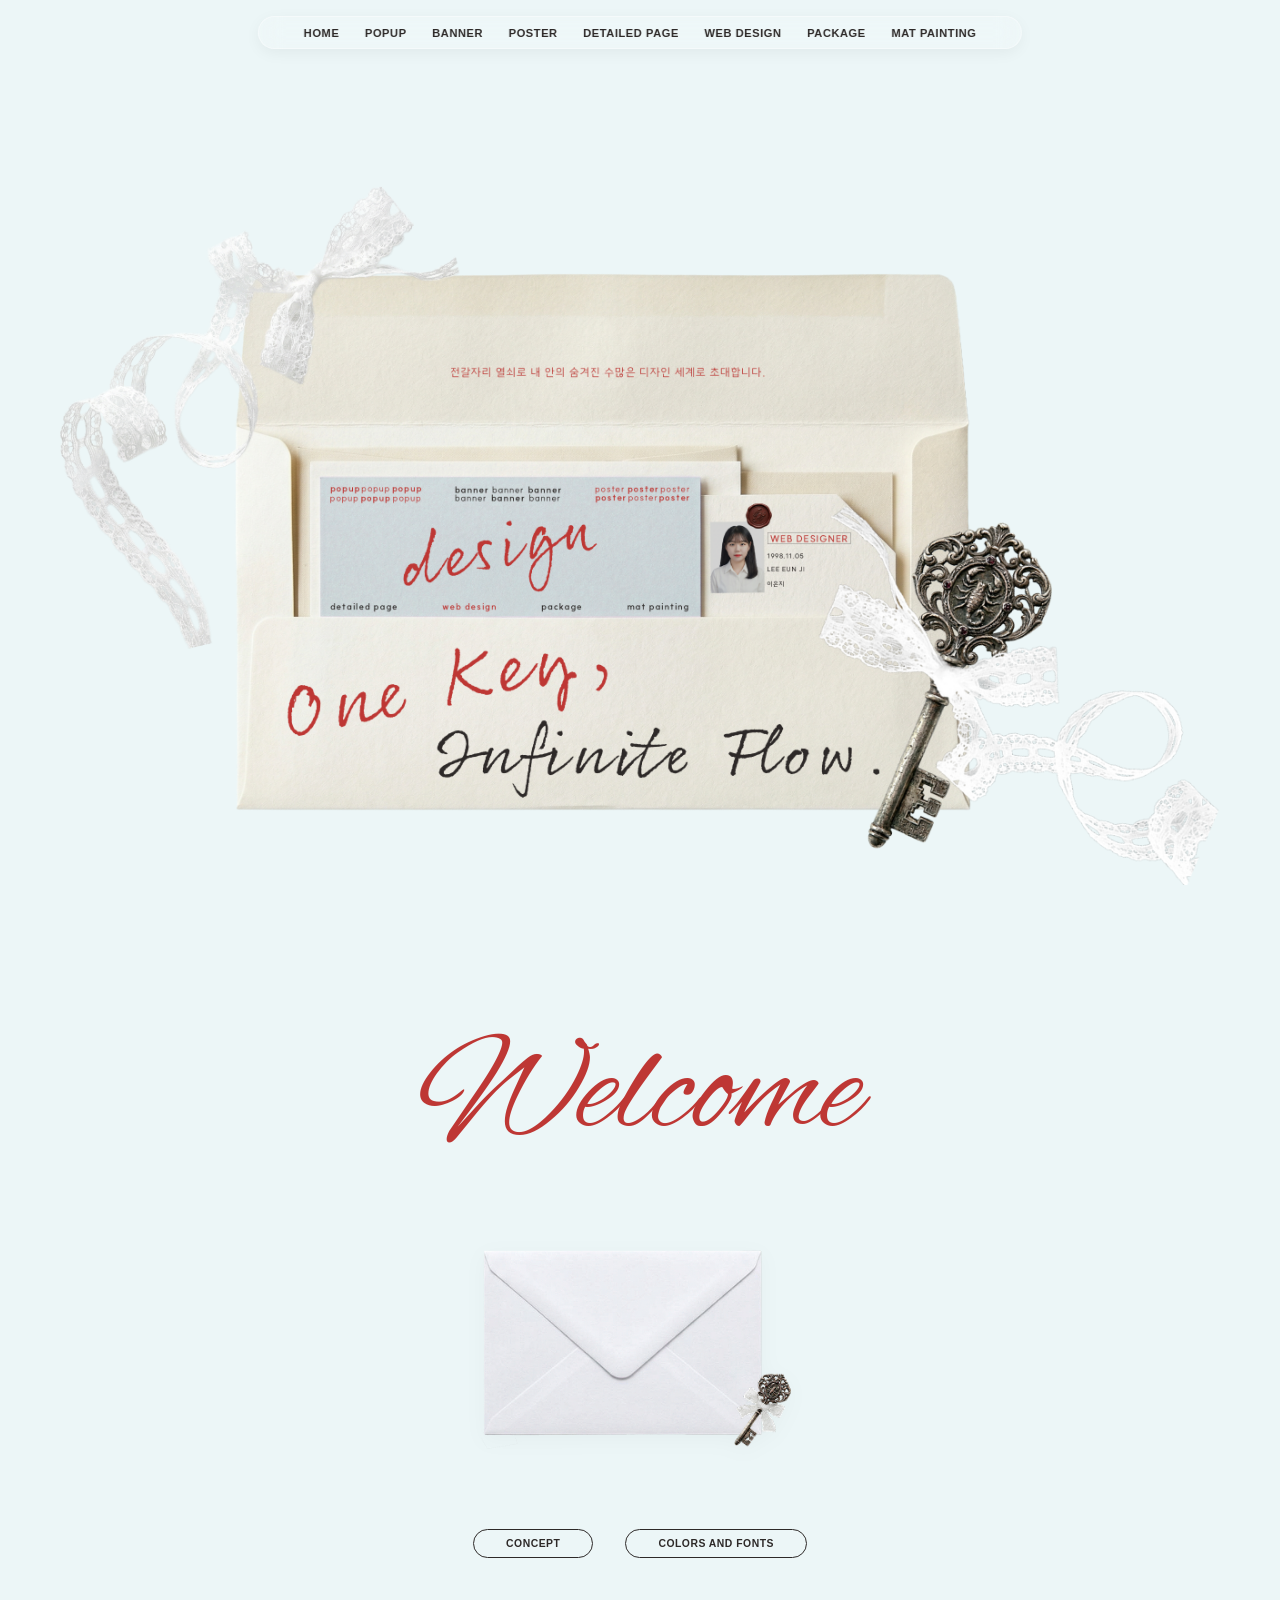
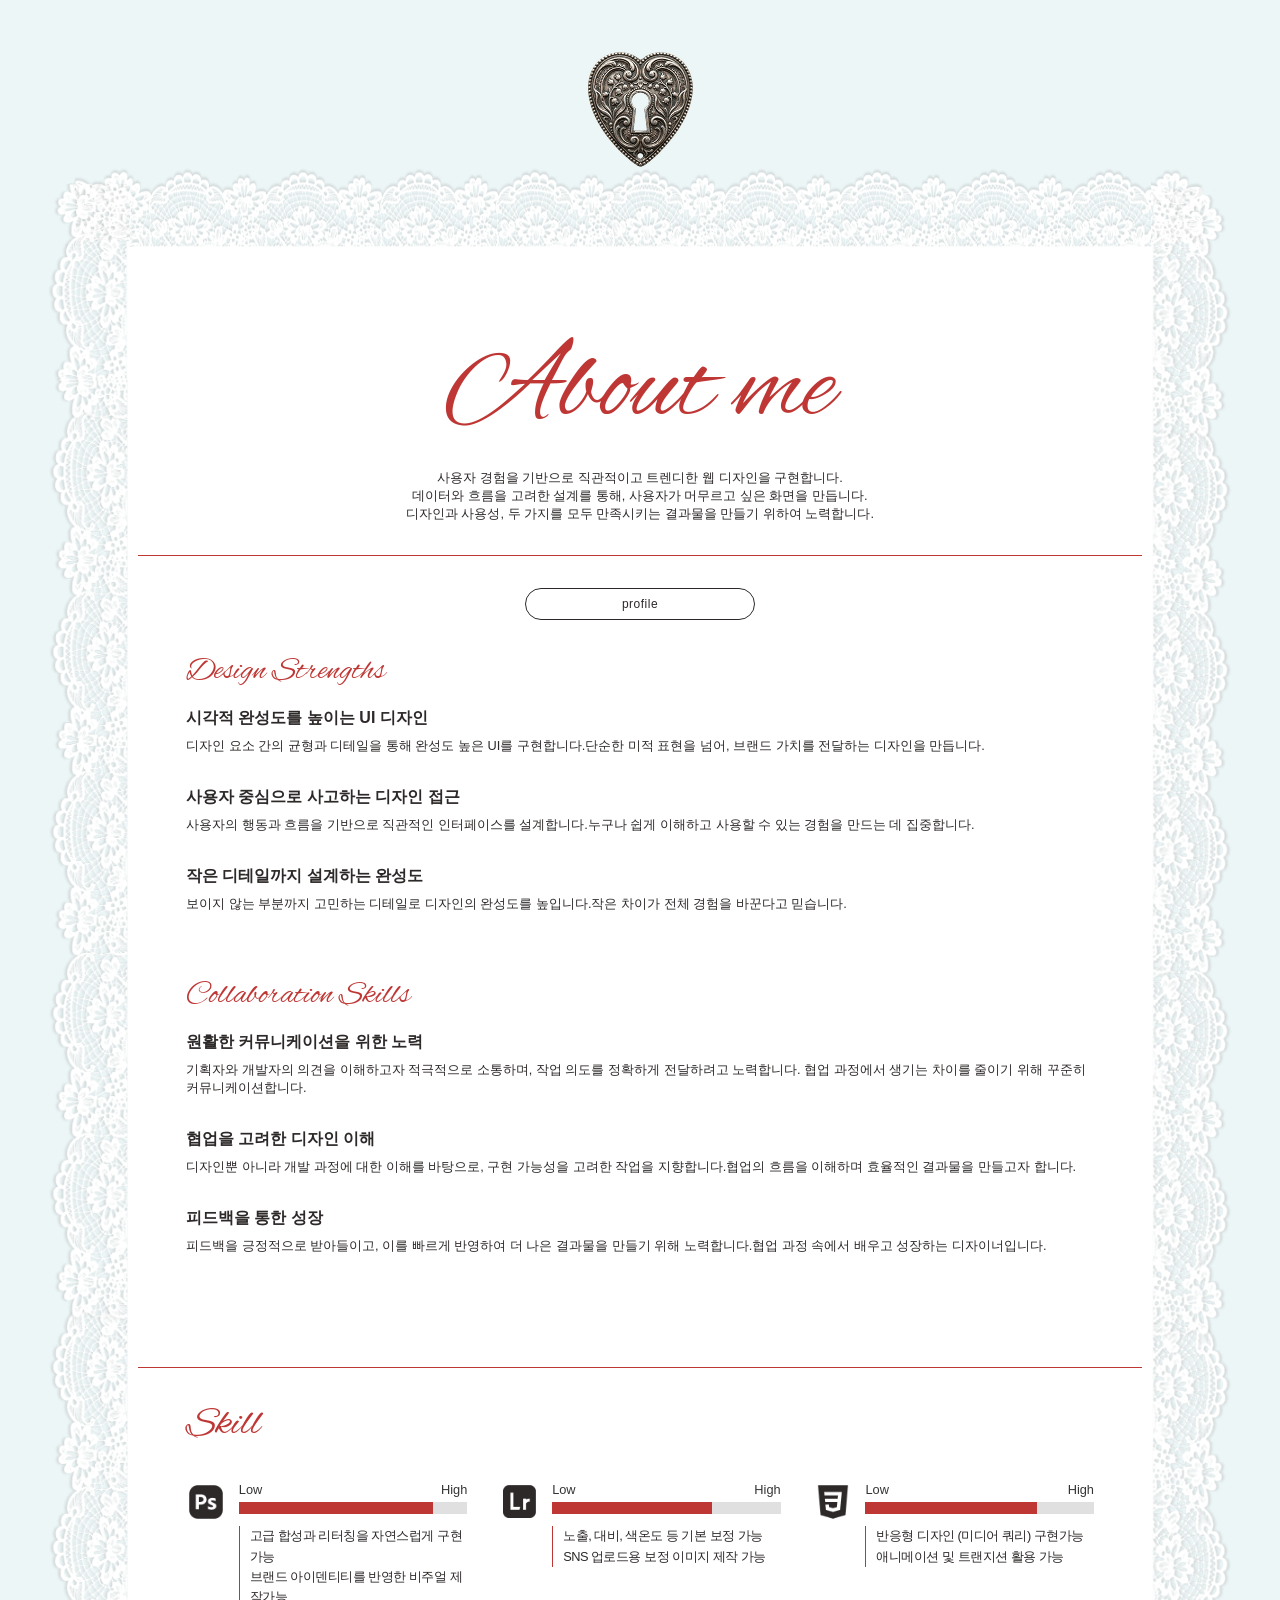
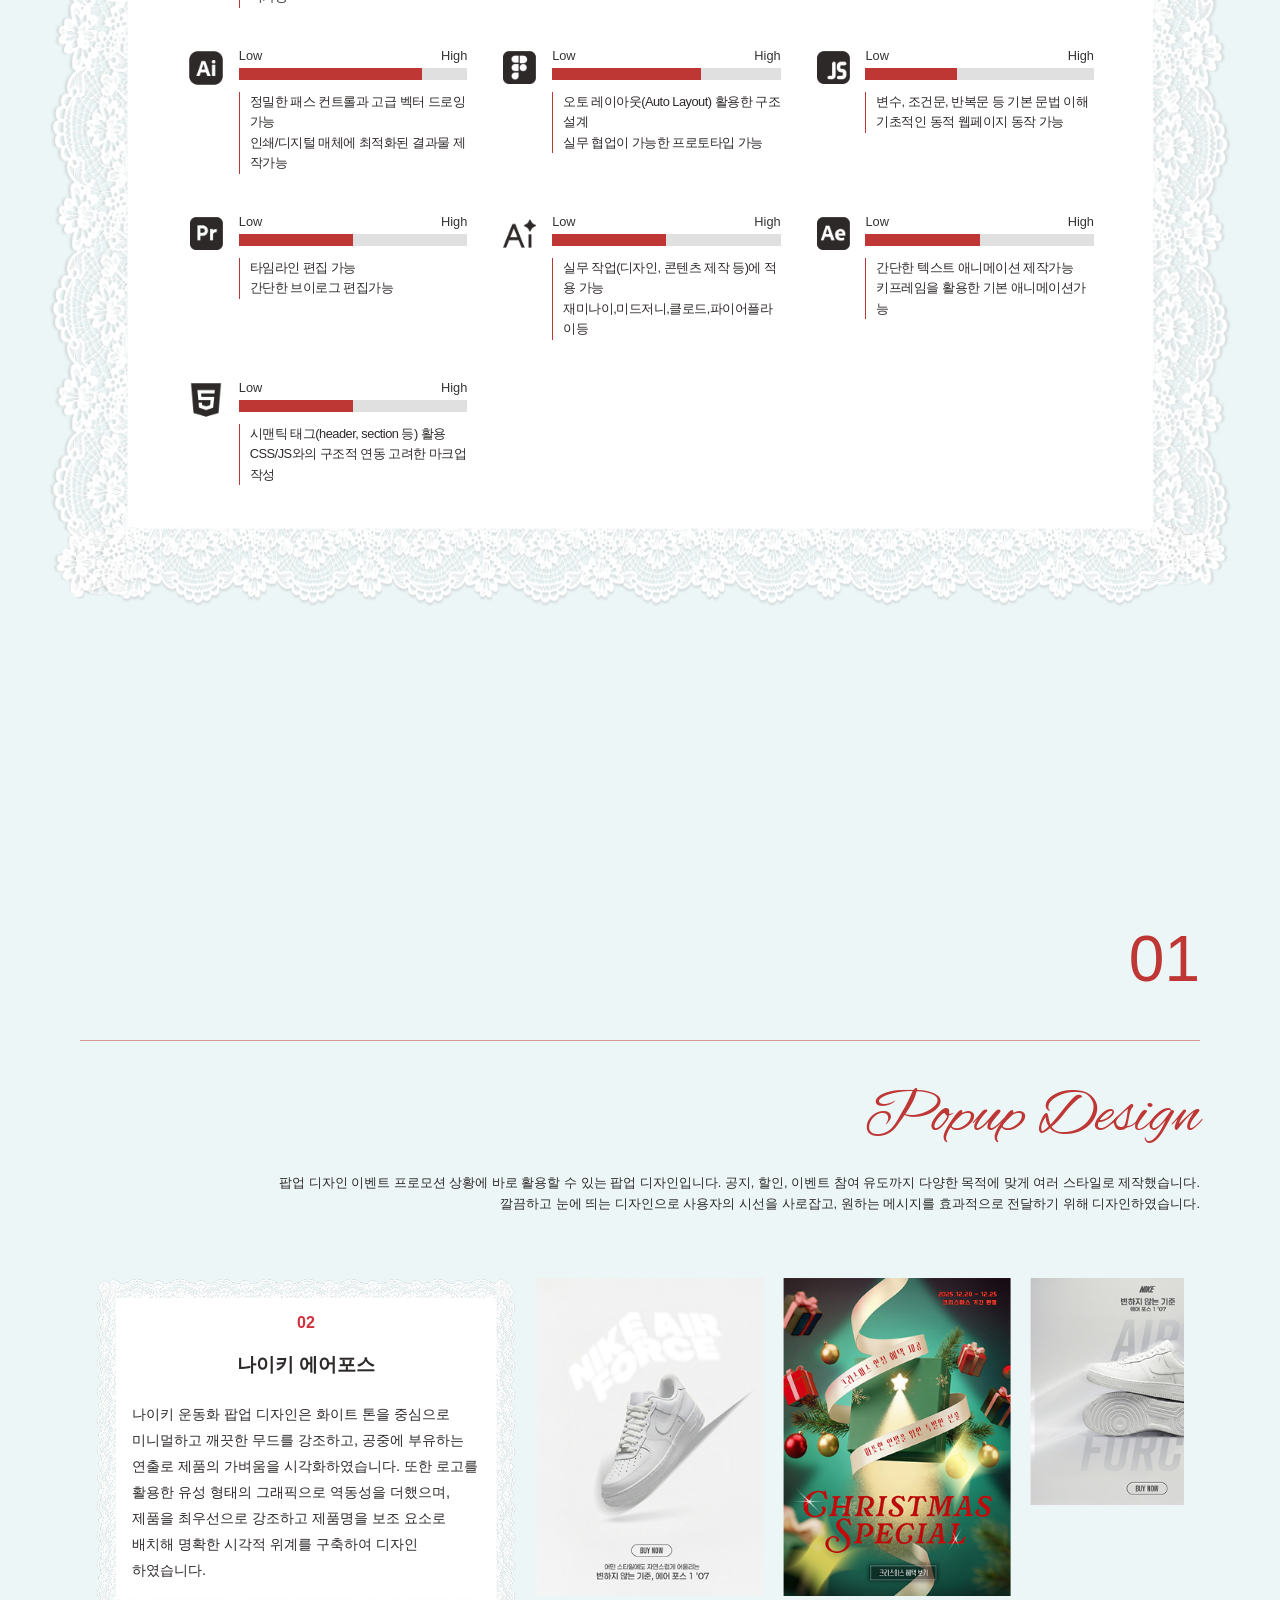
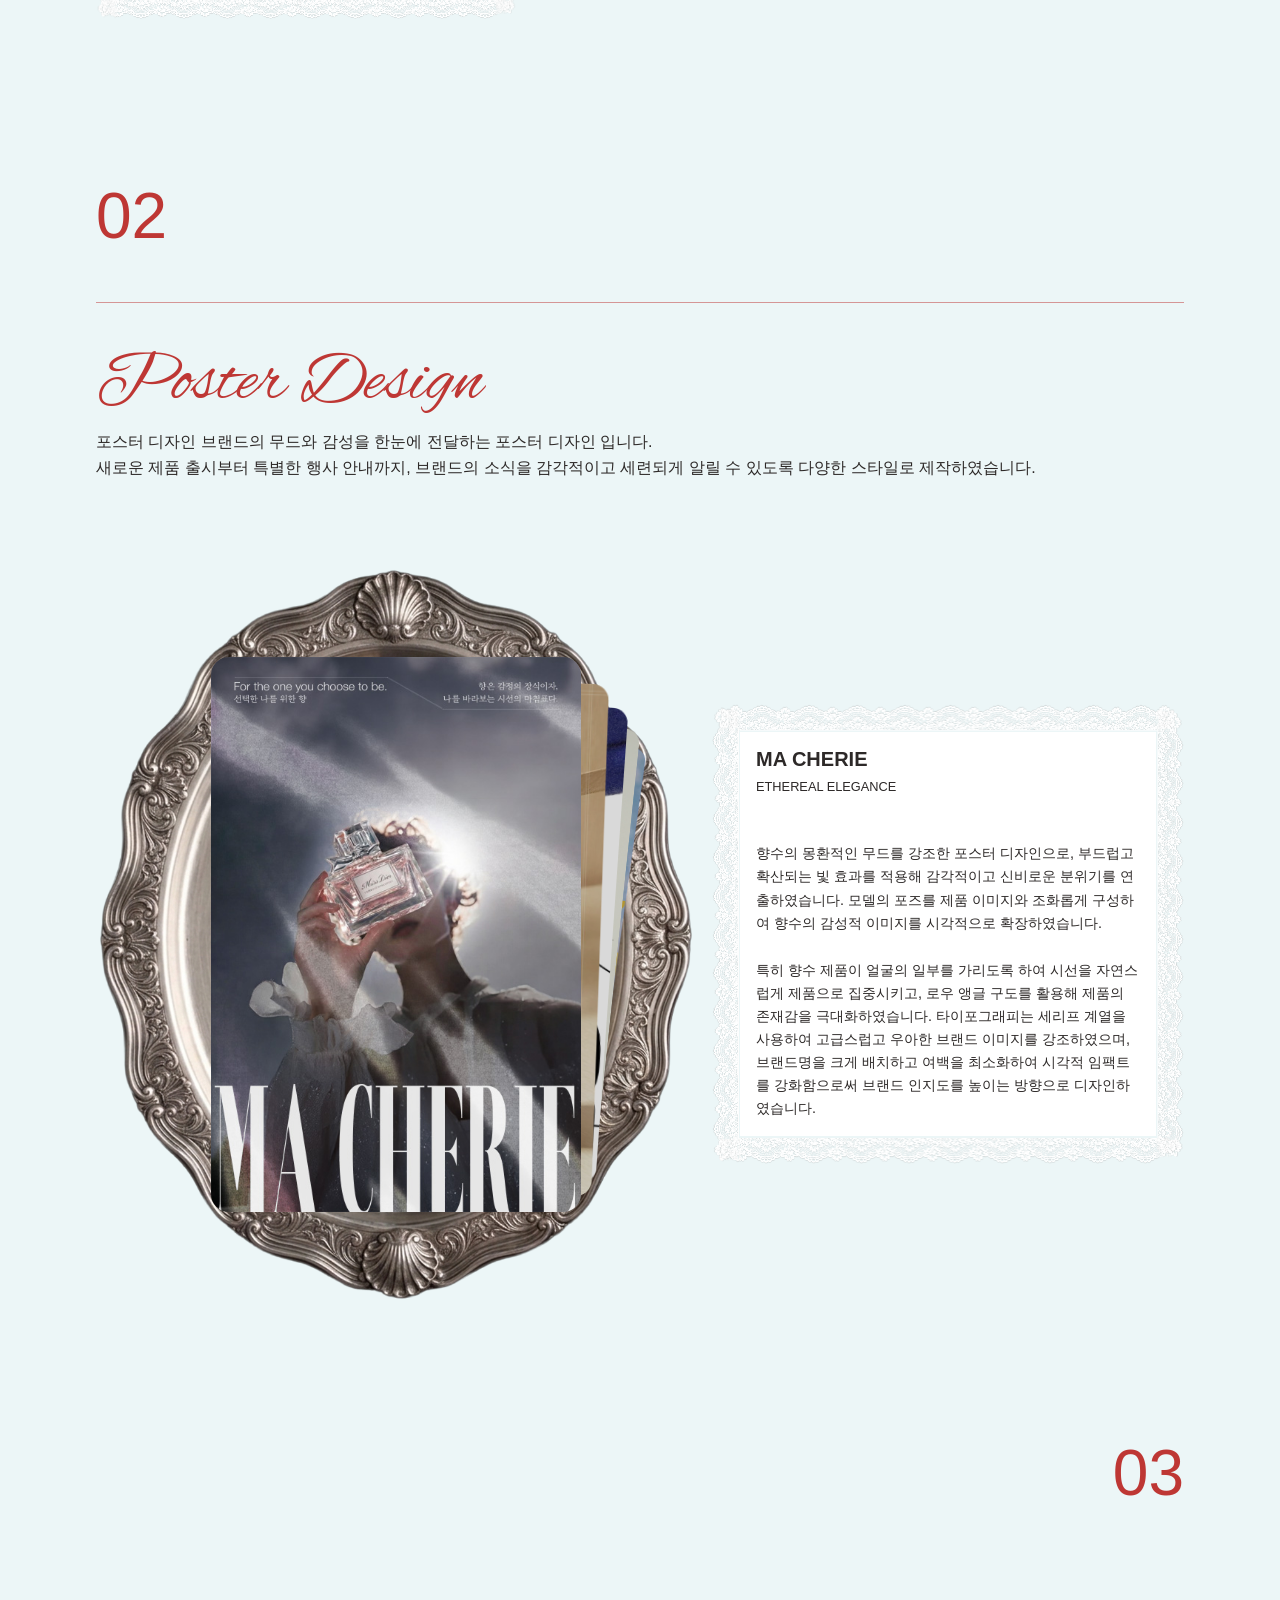
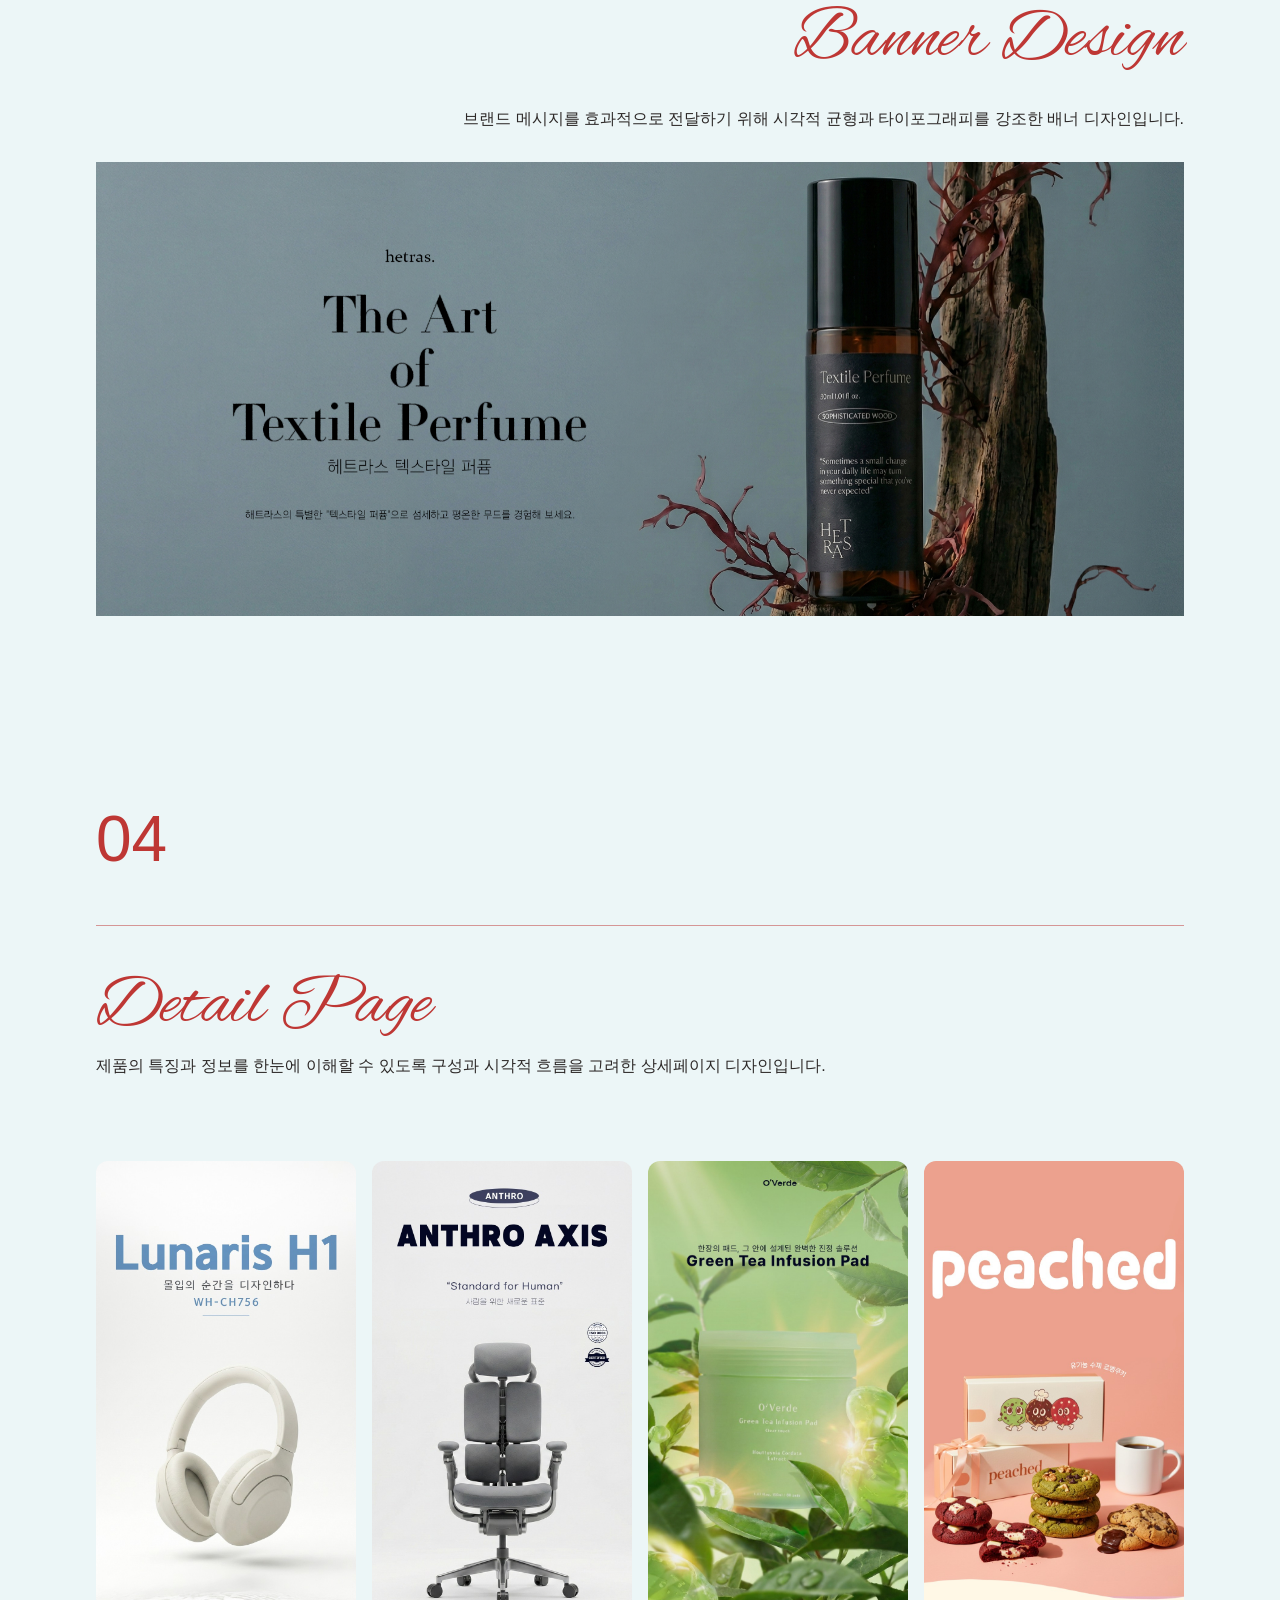
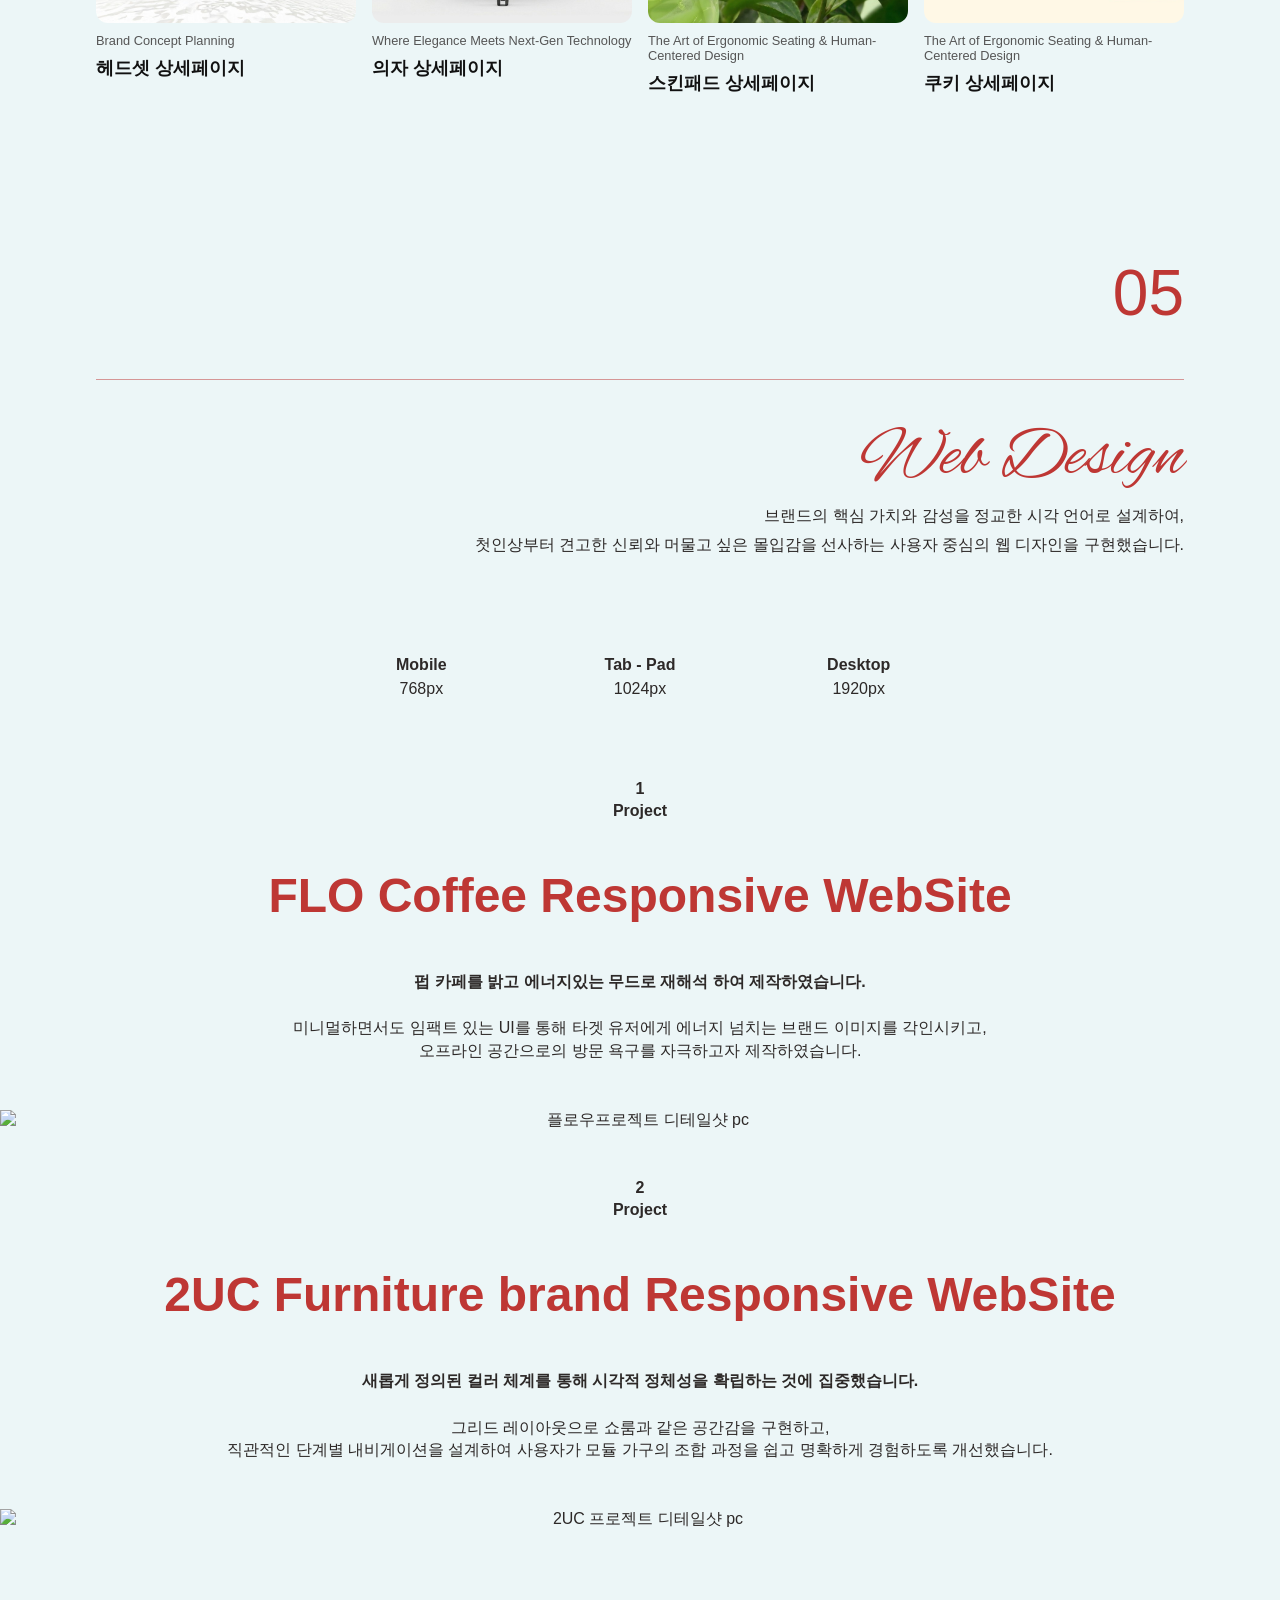
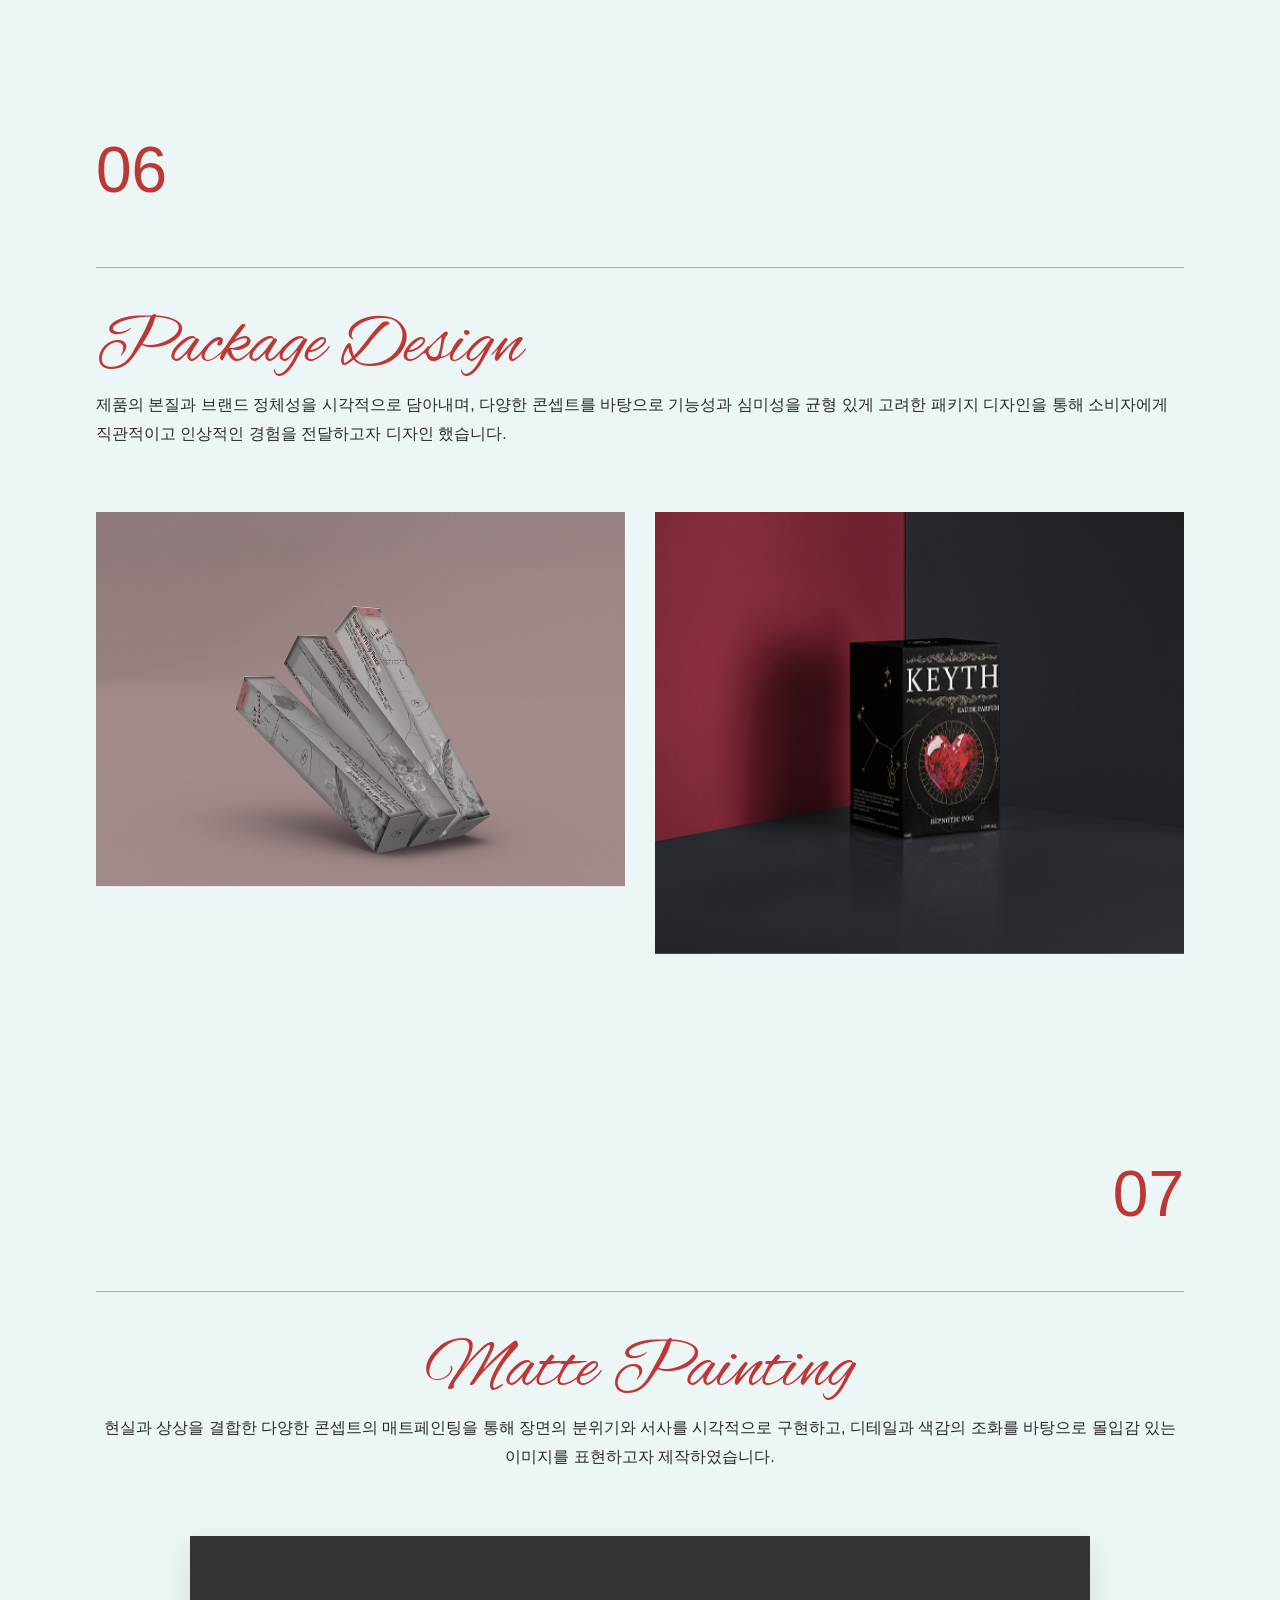
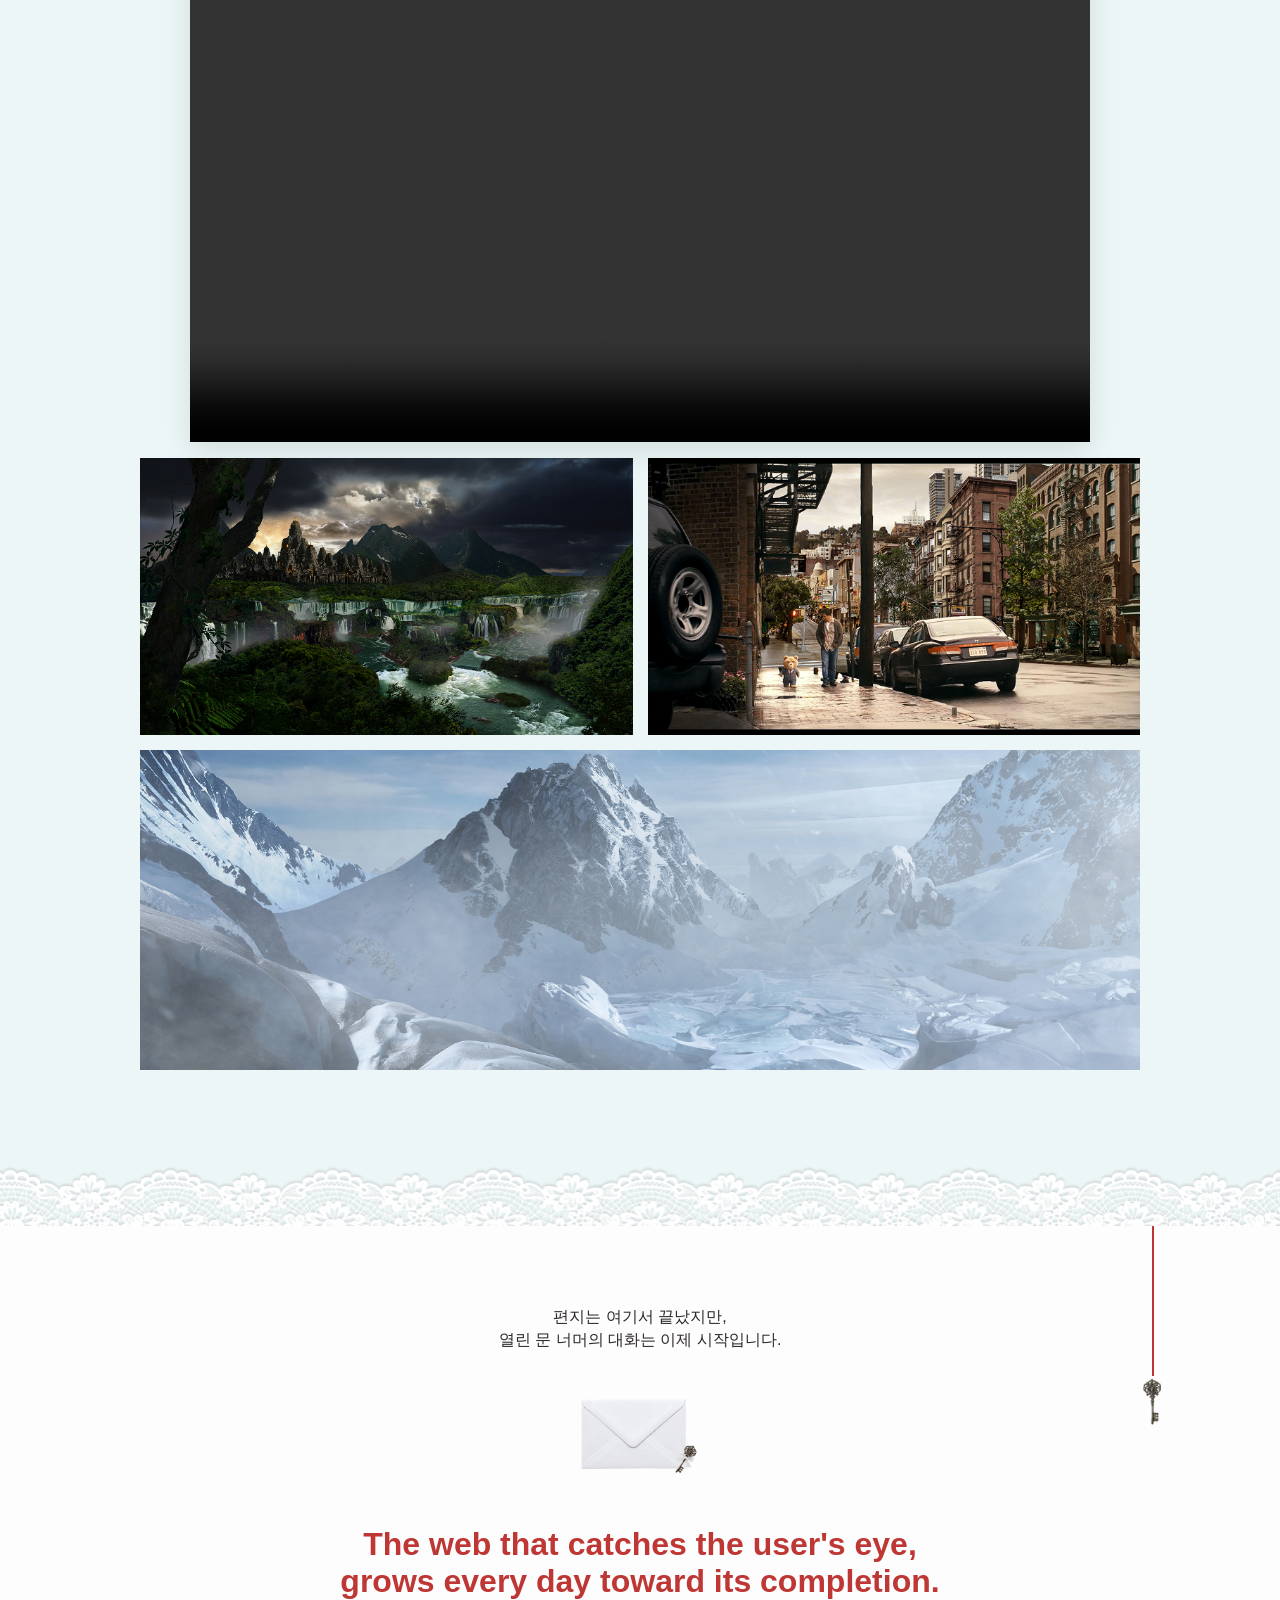
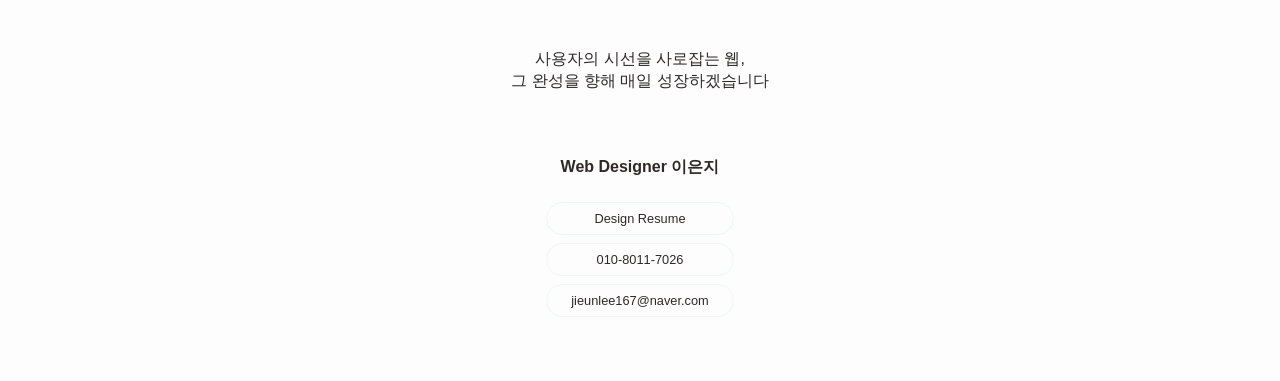
==== commit e8cc8c48: "완성" ====
--- a/index.html
+++ b/index.html
@@ -168,11 +168,11 @@
                         <div class="color-section">
                             <div class="color-item">
                                 <div class="color-circle circle-point">Point</div>
-                                <p class="color-desc">"시선을 자연스럽게 끌어 중요한 요소를 강조하며,전체적으로 단정한 분위기에 생동감을 더해주며 전갈자리의 색을 표현하는 컬러이기 때문에 선택하게되었습니다."</p>
+                                <p class="color-desc">"컬러 #BE3734는 시선을 자연스럽게 끌어 중요한 요소를 강조하며,전체적으로 단정한 분위기에 생동감을 더해주며 전갈자리의 색을 표현하는 컬러이기 때문에 선택하게되었습니다."</p>
                             </div>
                             <div class="color-item">
                                 <div class="color-circle circle-typo">Typography</div>
-                                <p class="color-desc">"강한 대비를 주지 않으면서도 가독성을 유지해 장시간 사용에도 부담이 없도록 고려하며 무드와 어울리는 컬러로 선택하였습니다."</p>
+                                <p class="color-desc">"컬러 #2D2928는 강한 대비를 주지 않으면서도 가독성을 유지해 장시간 사용에도 부담이 없도록 고려하며 무드와 어울리는 컬러로 선택하였습니다."</p>
                             </div>
                             <div class="color-item">
                                 <div class="color-circle circle-bg">Background</div>
@@ -487,7 +487,7 @@
                     <div class="swiper-slide" 
                          data-number="06"
                          data-title="크리스마스 이벤트 팝업"
-                         data-description="크리스마스 시즌을 위한 1:1 비율의 팝업 디자인으로, 일러스트 기반의 그래픽을 활용해 전체적으로 따뜻하고 귀여운 무드를 형성하였습니다. 페이퍼 아트 질감을 적용하여 레이어드된 입체감과 수공예적인 감성을 강조함으로써 크리스마스 특유의 아늑한 분위기를 효과적으로 전달하였습니다. 타이포그래피는 고딕과 세리프 스타일을 조합해 메인 타이포를 구성하고, 가독성과 개성을 보여주었으며 비주얼 요소와 타이포 간의 균형을 고려해 시각적 완성도를 높이고, 시즌 프로모션 분위기가 자연스럽게 전달되도록 설계하였다.">
+                         data-description="크리스마스 시즌을 위한 1:1 비율의 팝업 디자인으로, 일러스트 기반의 그래픽을 활용해 전체적으로 따뜻하고 귀여운 무드를 형성하였습니다. 페이퍼 아트 질감을 적용하여 레이어드된 입체감과 수공예적인 감성을 강조함으로써 크리스마스 특유의 아늑한 분위기를 효과적으로 전달하였습니다. 타이포그래피는 고딕과 세리프 스타일을 조합해 메인 타이포를 구성하고, 가독성과 개성을 보여주었으며 비주얼 요소와 타이포 간의 균형을 고려해 시각적 완성도를 높이고, 시즌 프로모션 분위기가 자연스럽게 전달되도록 설계하였습니다.">
                         <img src="./img/popup6.png" alt="Black Friday Poster Copy">
                     </div>
 
--- a/css/index.css
+++ b/css/index.css
@@ -124,15 +124,7 @@
     box-sizing: border-box;
 }
 
-/* 햄버거 버튼 디자인 */
-.menu-toggle {
-    background: none;
-    border: none;
-    cursor: pointer;
-    display: flex;
-    flex-direction: column;
-    gap: 6px;
-}
+
 
 .bar {
     width: 25px;
@@ -145,7 +137,7 @@
 .mobile-nav {
     position: fixed;
     top: 0;
-    right: -100%; /* 화면 밖 */
+    right: -100%; 
     width: 100%;
     height: 100vh;
     background: #fff;
@@ -272,7 +264,7 @@
     line-height: 140%;;
 }
 /* 어바웃 섹션------------------------------------------------------------------------------------------------------------------------------------------------------------------------------------------- */
-/* 모달 배경 스타일 (기본적으로 숨겨짐) */
+/* 모달 배경 스타일  */
 
 .about-text {
     width: auto;
@@ -1014,7 +1006,7 @@
     border-image: url(../img/lase-toll.png) 95 round;
     background: #ffffff;
     background-clip: padding-box;
-    /* box-sizing: border-box; */
+    
 }
 
     .glass-box:active {
@@ -1059,16 +1051,7 @@
  /* 배너 섹션[base64] */
 
 
-.banner-container {
-    
-}
-/* .bncontent-section {
-    display: flex;
-    align-items: center;
-    gap: 20rem;
-    margin-bottom: 10rem;
-    
-} */
+
 .banner-container .content-text-container{
     text-align: end;
 }
@@ -1380,7 +1363,7 @@
   transition: all 0.3s ease; 
 }
 
-/* 마우스를 올렸을 때(Hover)의 효과 */
+
 .web-custom-btn:hover {
   background-color: #BE3734; 
   color: #ffffff; 
@@ -1389,8 +1372,6 @@
 .web-design-container .text-box{
     text-align: end;
 }
-
-/* 킾------------------------------- */
 
 .project h2{
     font-size:5rem;
@@ -1439,7 +1420,6 @@
 }
 .project-content{
     background-color: #ECF6F7;
-    /* padding:6rem 0; */
     text-align: center;
     padding-bottom: 0;
 }
@@ -1483,8 +1463,9 @@
     transform: translateX(0);
 }
 
-.project-detail{
+.project-detail {
     margin-top: 3rem;
+    margin-bottom: 3rem;
 }
 
 
@@ -1575,7 +1556,6 @@
     display: flex;
     justify-content: center;
     align-items: center;
-    /* border:1px solid #000; */
     border-radius: 50%;
     background-color: #fff;
     box-shadow: 0 0 10px rgba(0, 0, 0, 0.1);
@@ -1620,7 +1600,7 @@
     display: flex;
     flex-direction: column;
     gap:1rem;
-    /* padding:20vh 0; */
+    
 }
 
 /* 패키지 */
@@ -1649,8 +1629,7 @@
     position: relative;
     display: flex;
     align-items: center;
-    /* min-height: 350px; */
-    /* padding: 10rem 0rem 20rem 0; */
+
 }
 
 .text-box {
@@ -1741,7 +1720,7 @@
 }
 
 
-/* 콘텐츠 영역 (텍스트 & 영상) */
+/* 콘텐츠 영역 */
 .center-content {
     display: flex;
     flex-direction: column; 
@@ -1752,7 +1731,6 @@
 .cursive-title {
     font-size: 4.5rem;
     color: #BE3734;
-    /* margin-bottom: 1.5rem; */
     line-height: 1.2;
     margin-top: 2rem;
 }
@@ -1810,6 +1788,41 @@
 
 .item-full {
     grid-column: 1 / -1; 
+}
+
+
+
+.parallax-key-container {
+    position: absolute;
+    /* top: 2px;  */
+    right: 8%;
+    z-index: 10;
+    pointer-events: none; 
+    transition: transform 0.5s cubic-bezier(0.17, 0.67, 0.83, 0.67);
+ } 
+
+.hanging-ribbon {
+    width: 2px;
+    height: 150px;
+    background: #BE3734;
+    margin: 0 auto;
+}
+
+.falling-key {
+    width: 50px;
+    height: auto;
+    transform-origin: top center;
+    animation: sway 3s ease-in-out infinite;
+} 
+
+@keyframes sway {
+    0%, 100% { transform: rotate(-5deg); }
+    50% { transform: rotate(5deg); }
+}
+
+.contact .common-frame > :nth-child(2){
+    padding-top: 5rem;
+    width: auto;
 }
 
 
@@ -2104,7 +2117,6 @@
 }
 
 
-/*  반응형 웹 디자인  -------------------------------------------------------------------------------------------------------------------------- */
 @media (max-width:1080px){
     .frame-inner {
         width: 480px;
@@ -2302,6 +2314,7 @@
 }
 .visual-equation {
     gap: 1rem;
+    display: none;
 }
 
 }
@@ -2311,6 +2324,13 @@
 @media (max-width: 768px) {
     .font-row {
     flex-direction: column;
+}
+.color-item {
+    display: flex;
+    flex-direction: column;
+    align-items: center;
+    text-align: center;
+    width: auto;
 }
     .kp-popup-showcase__header {
     padding: 0 1rem 3rem;
@@ -2517,7 +2537,7 @@
 }
 }
 
-@media (max-width:340px){
+@media (max-width:402px){
     .font-desc {
         width: 250px;
         text-align: center;
@@ -2617,9 +2637,9 @@
 }
 
 .common-frame .ani1 {
-    font-size: 0.7rem;
-    width: 200px;
-    margin: 0 auto;
+    font-size: 0.9rem;
+    width: auto;
+    margin: 0.5rem 1rem;
 }
 
 .project-content .common-frame h4{
@@ -2654,37 +2674,3 @@
 
 
 
-/* 예시----------- */
-
-.parallax-key-container {
-    position: absolute;
-    /* top: 2px;  */
-    right: 8%;
-    z-index: 10;
-    pointer-events: none; 
-    transition: transform 0.5s cubic-bezier(0.17, 0.67, 0.83, 0.67);
- } 
-
-.hanging-ribbon {
-    width: 2px;
-    height: 150px;
-    background: #BE3734;
-    margin: 0 auto;
-}
-
-.falling-key {
-    width: 50px;
-    height: auto;
-    transform-origin: top center;
-    animation: sway 3s ease-in-out infinite;
-} 
-
-@keyframes sway {
-    0%, 100% { transform: rotate(-5deg); }
-    50% { transform: rotate(5deg); }
-}
-
-.contact .common-frame > :nth-child(2){
-    padding-top: 5rem;
-    width: auto;
-}
